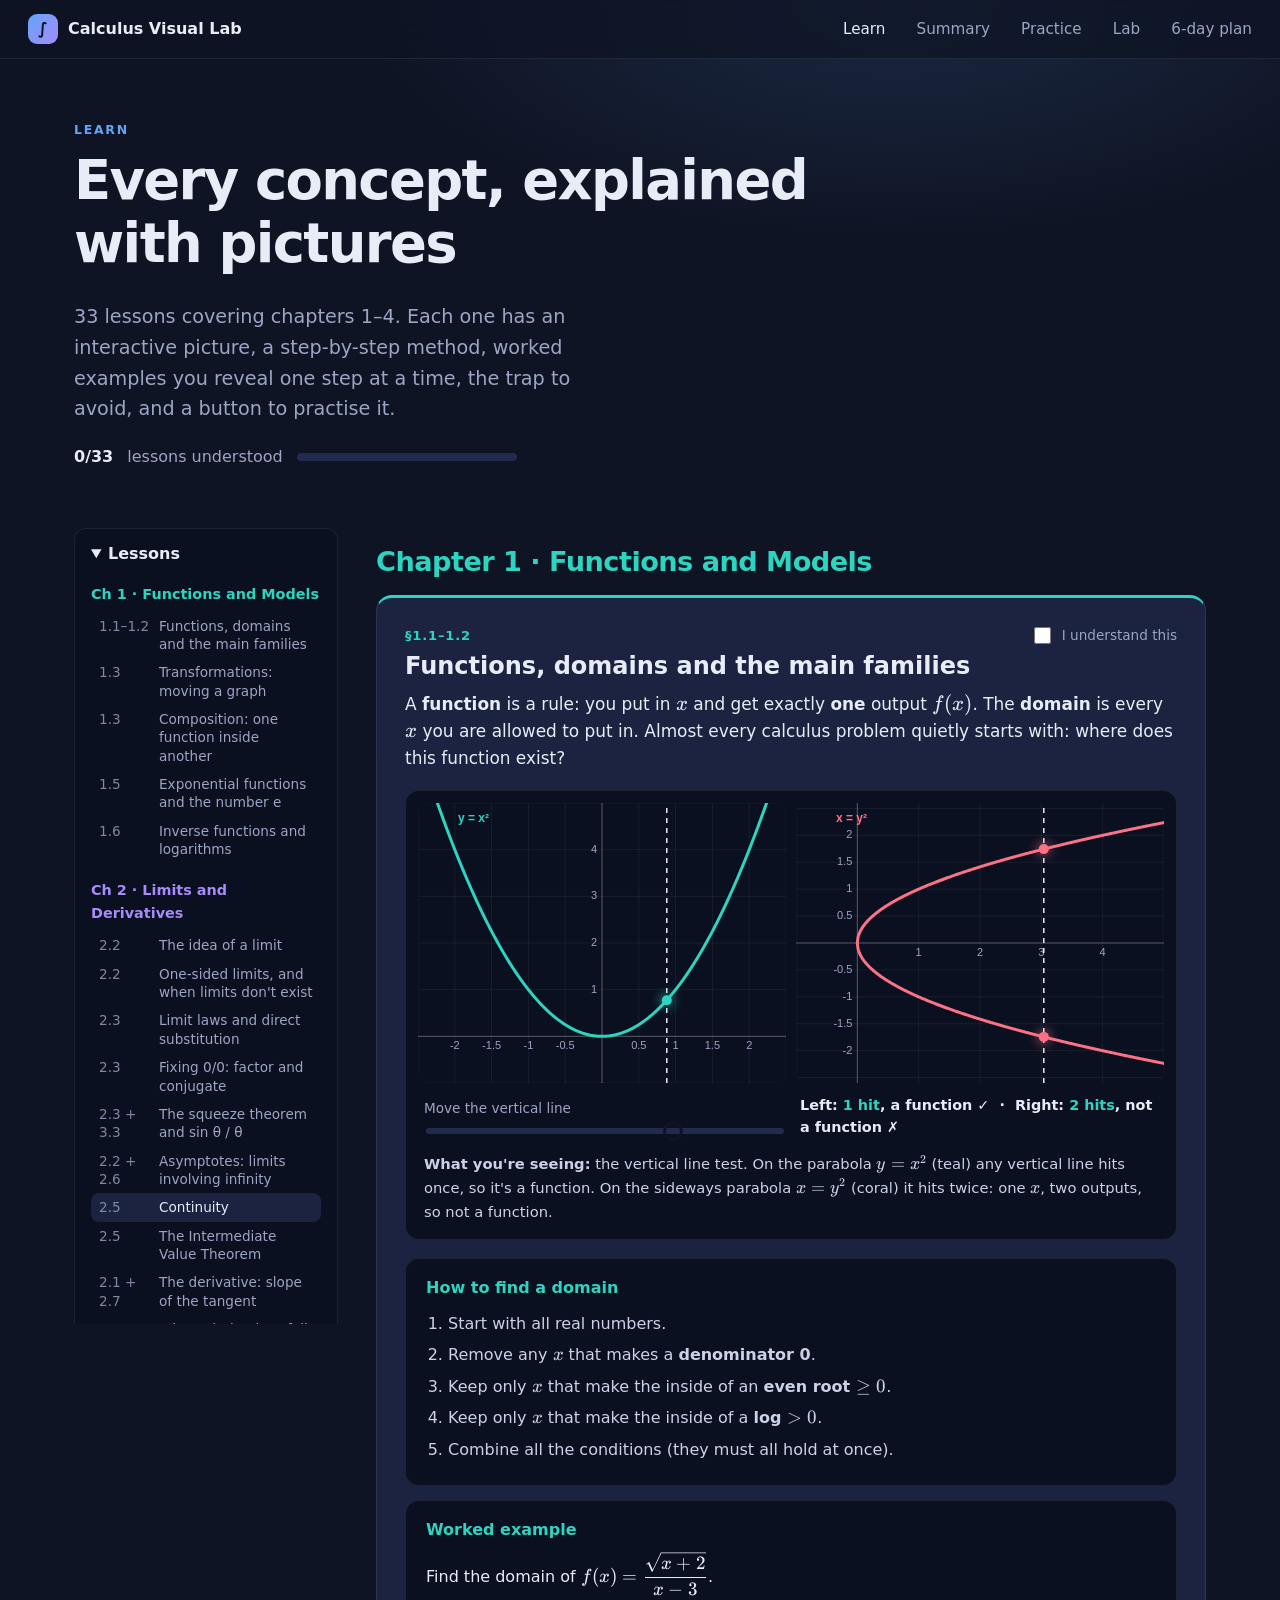
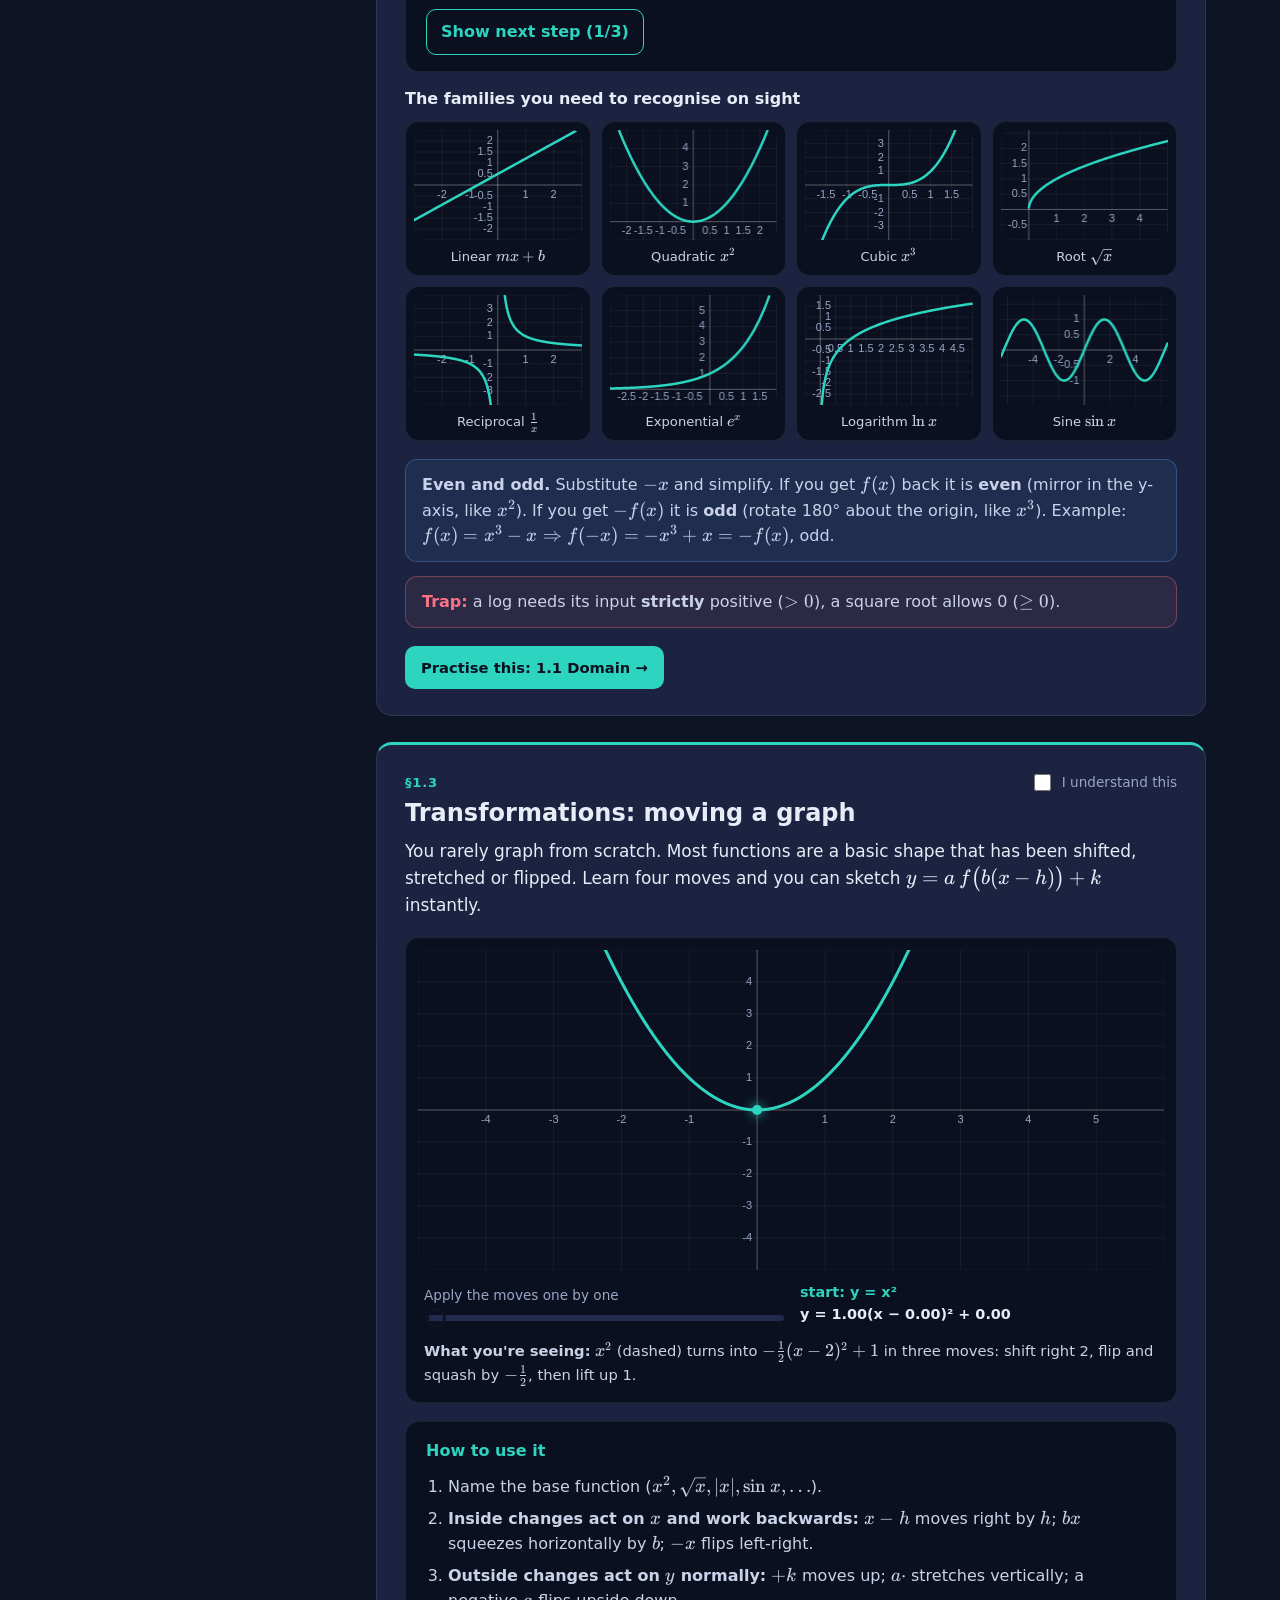
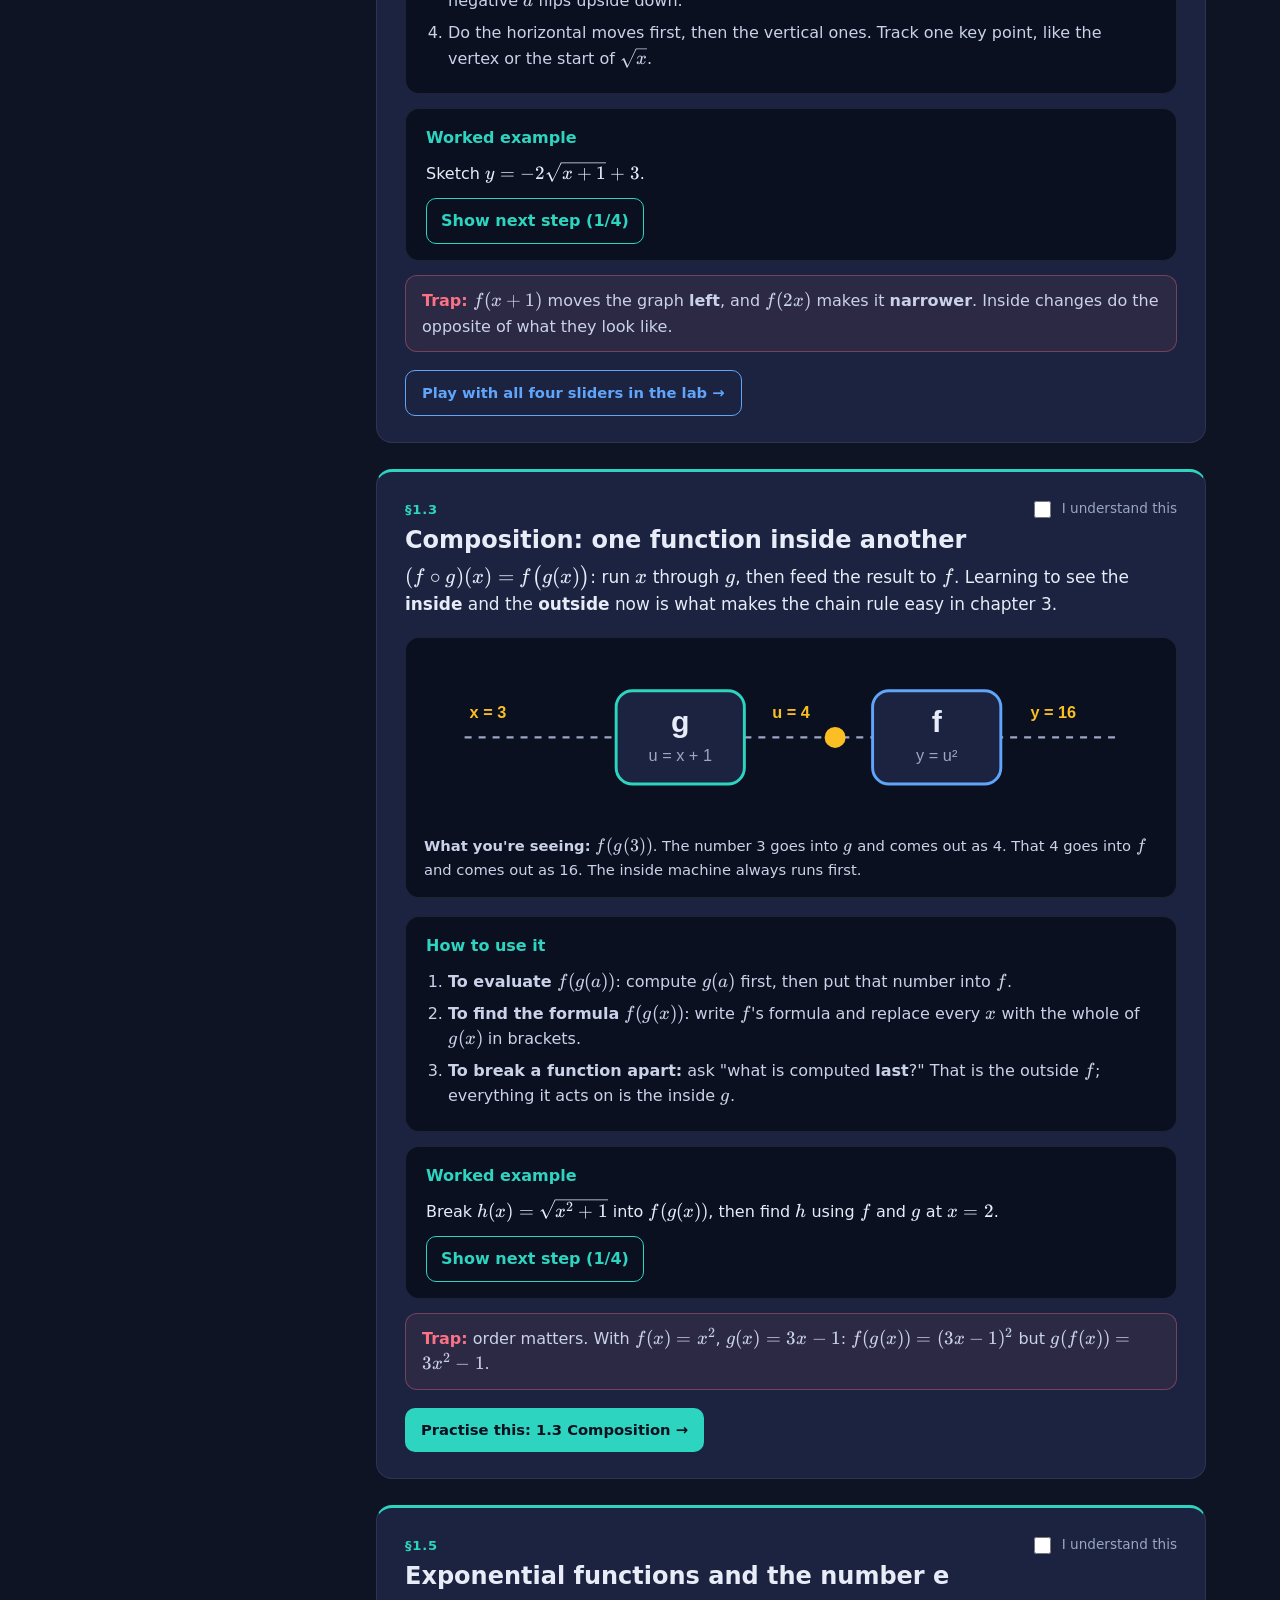
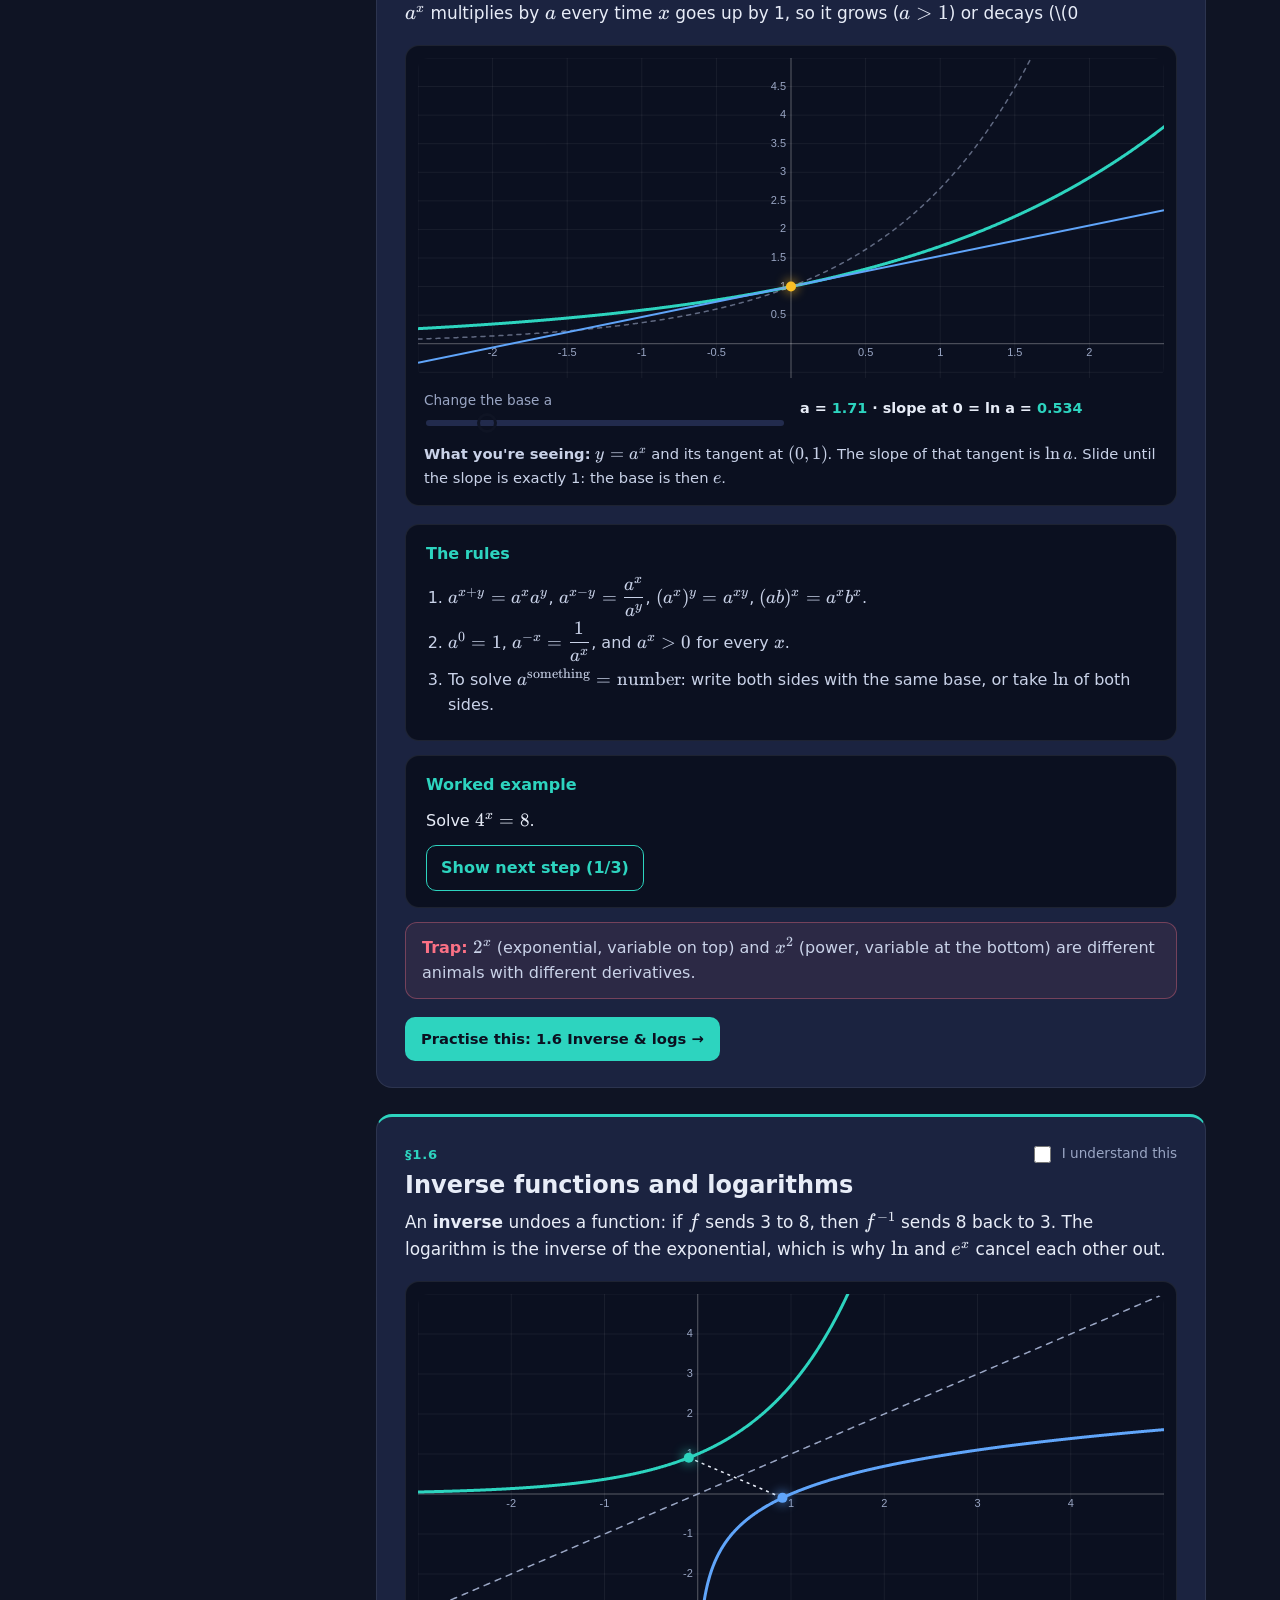
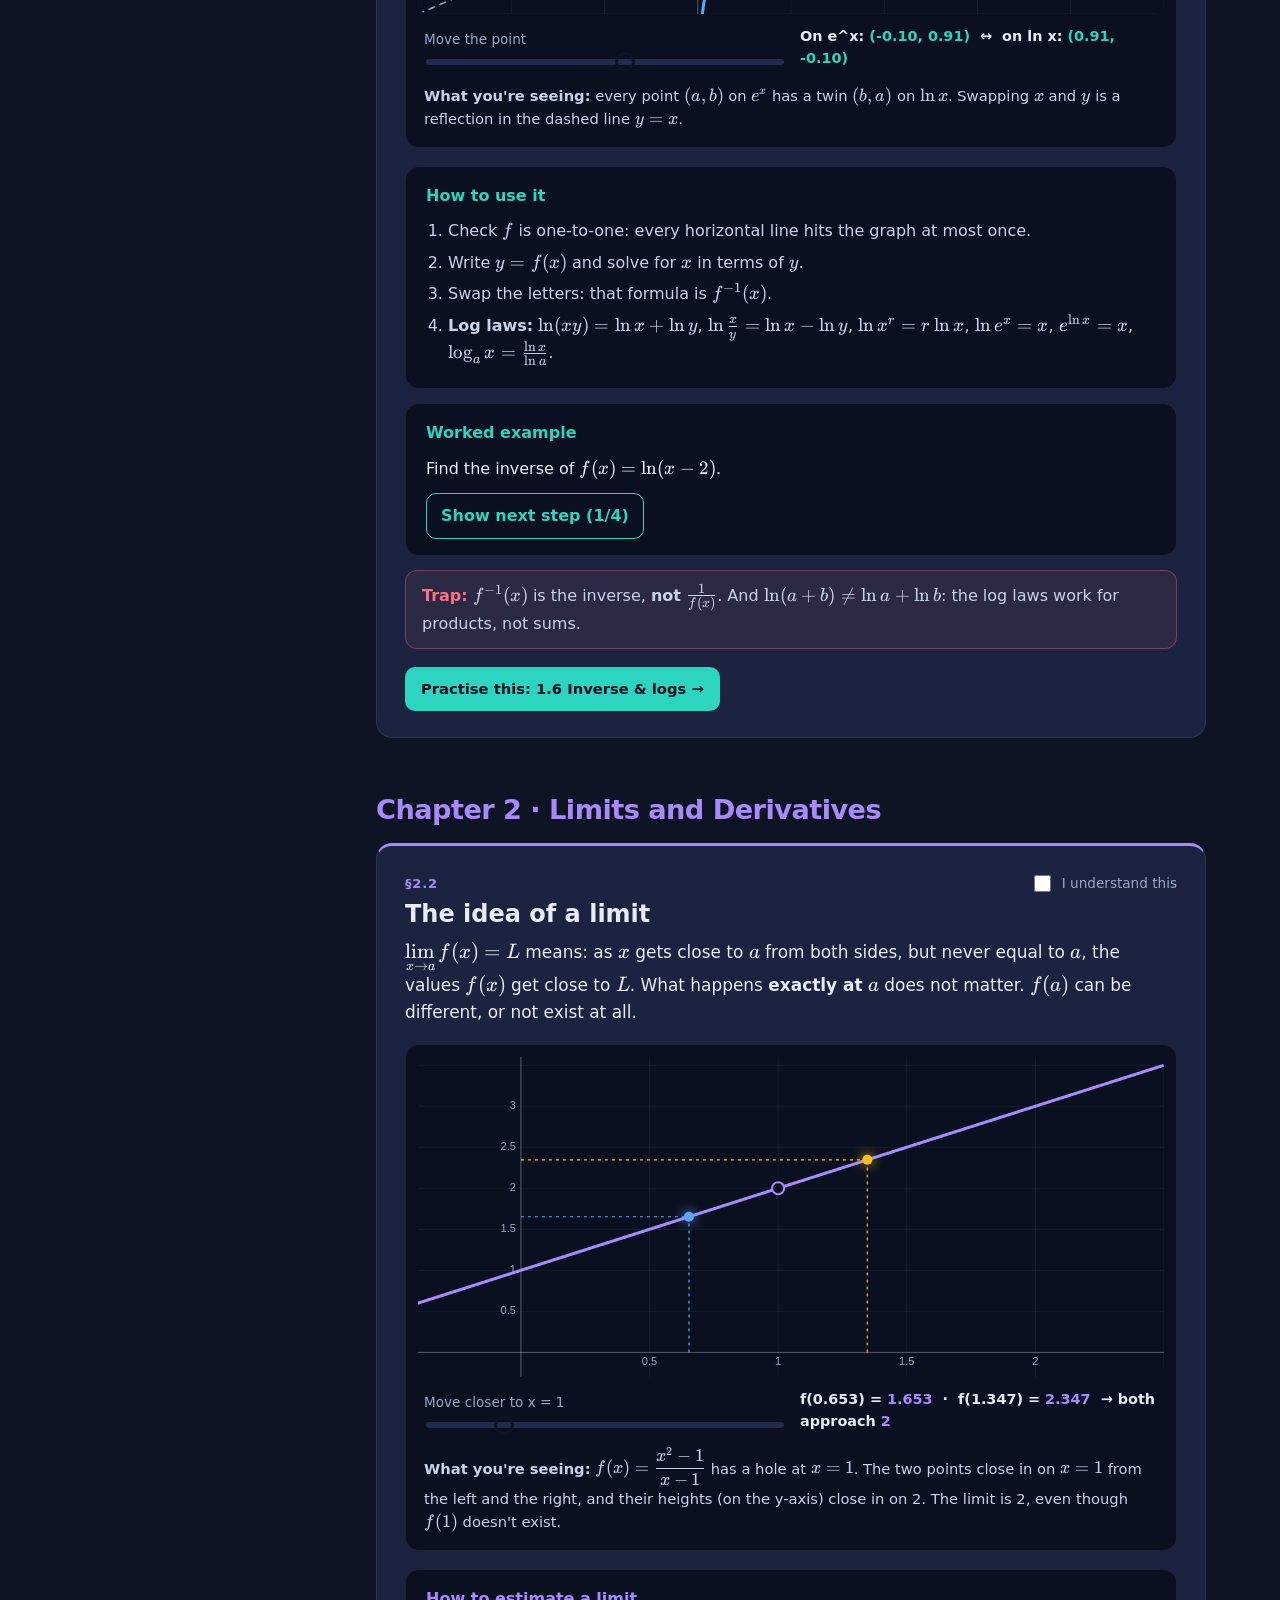
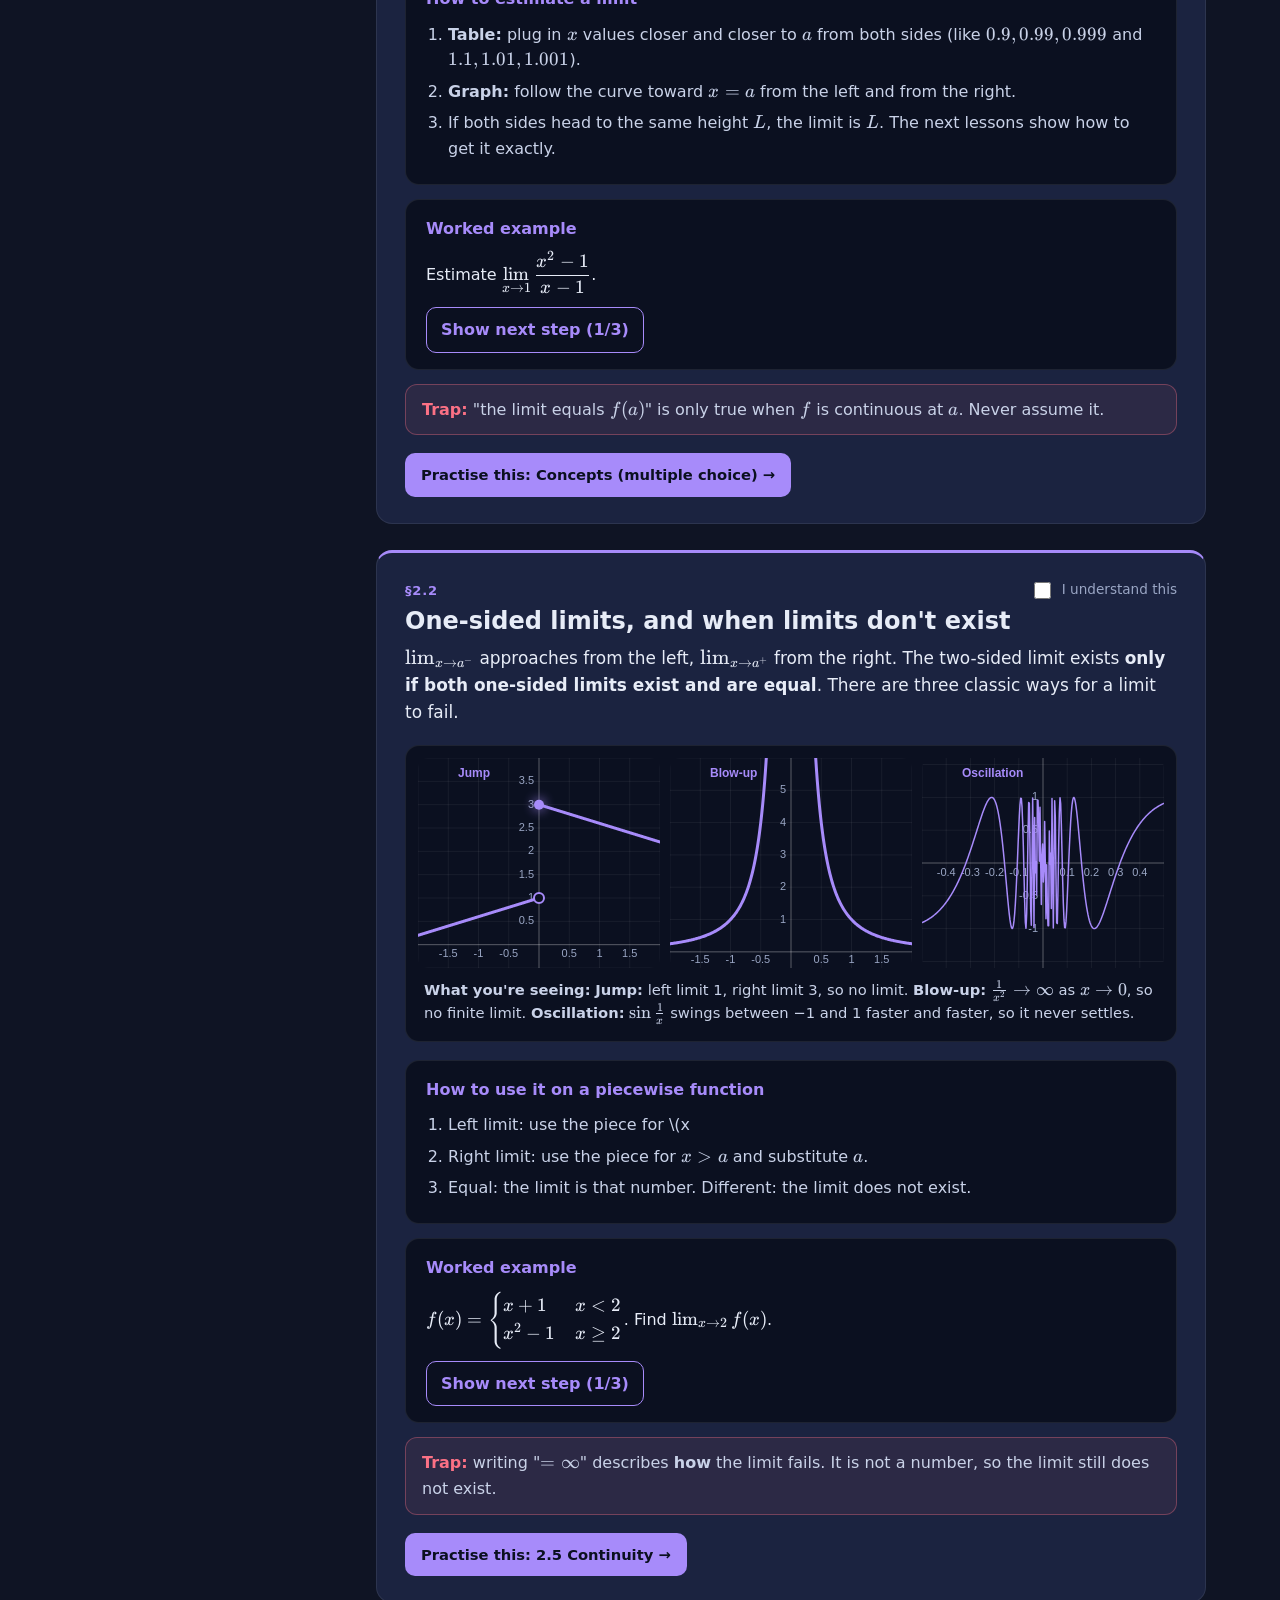
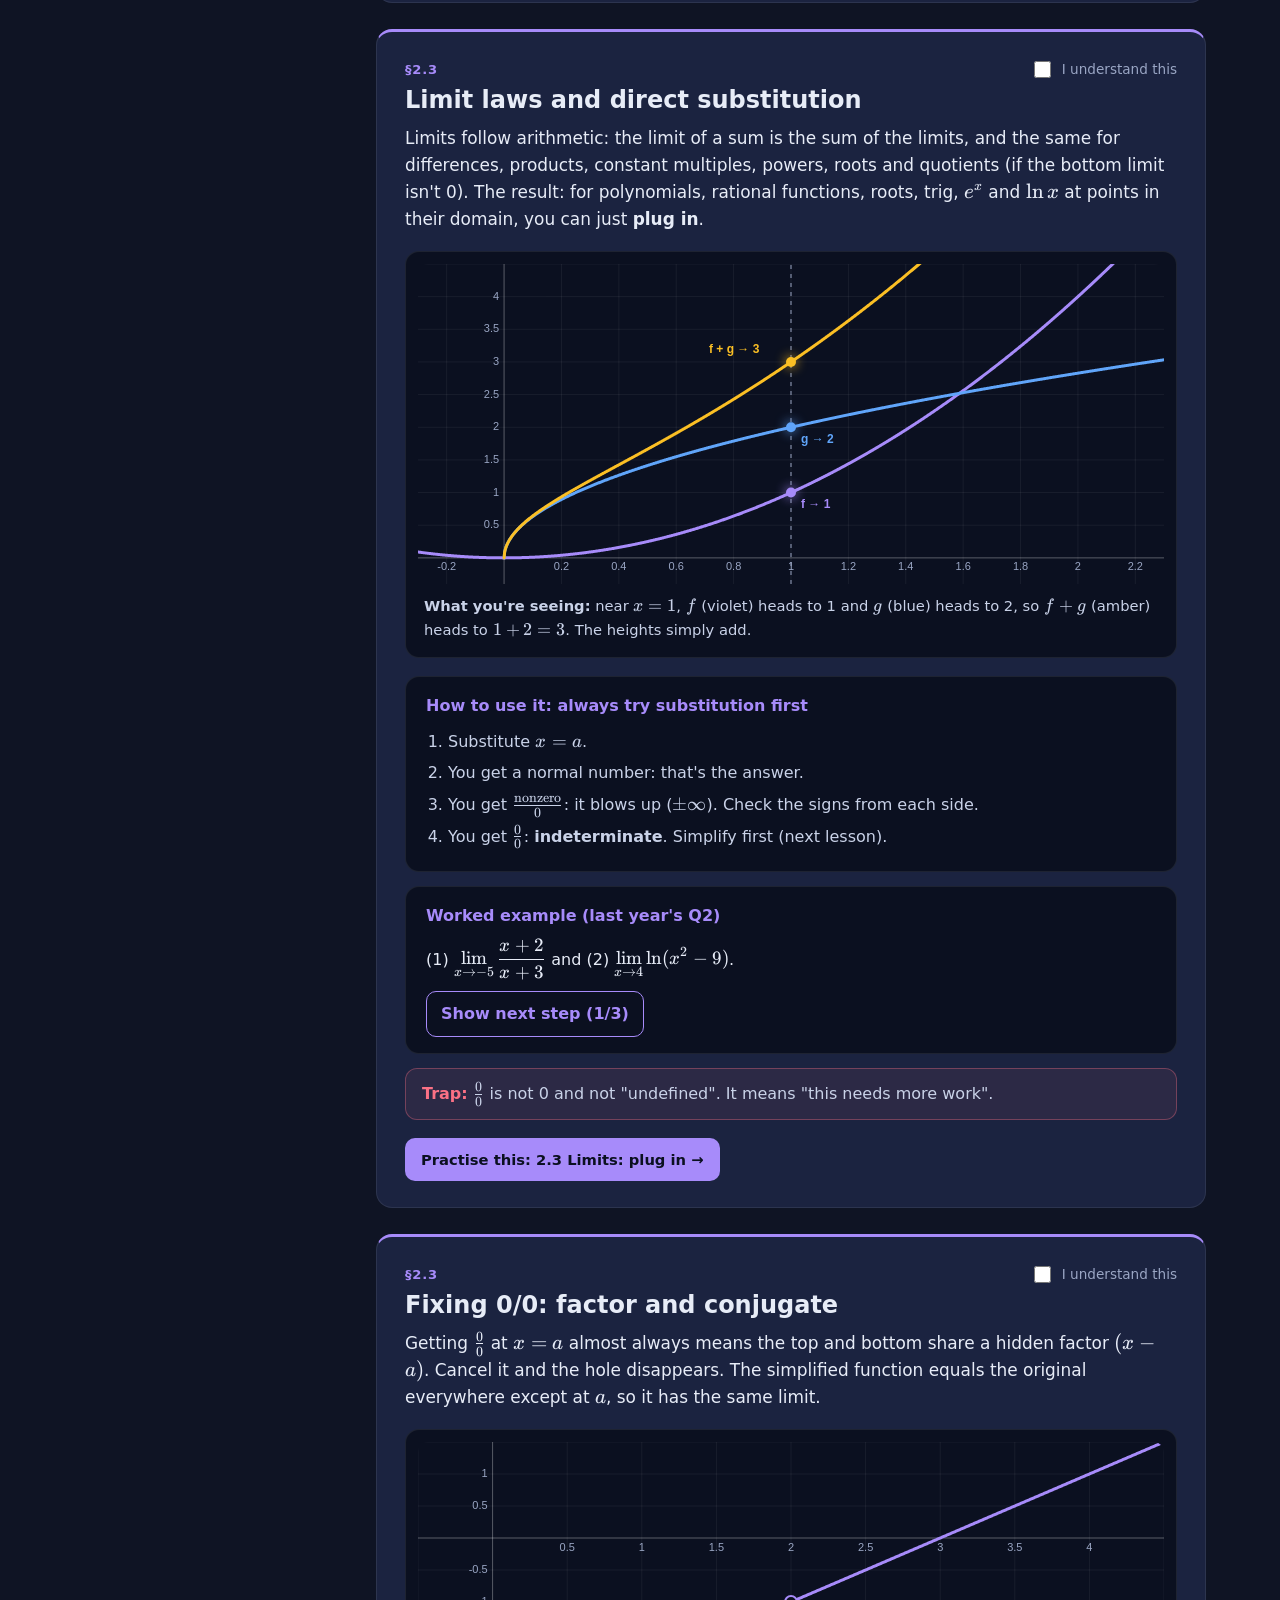
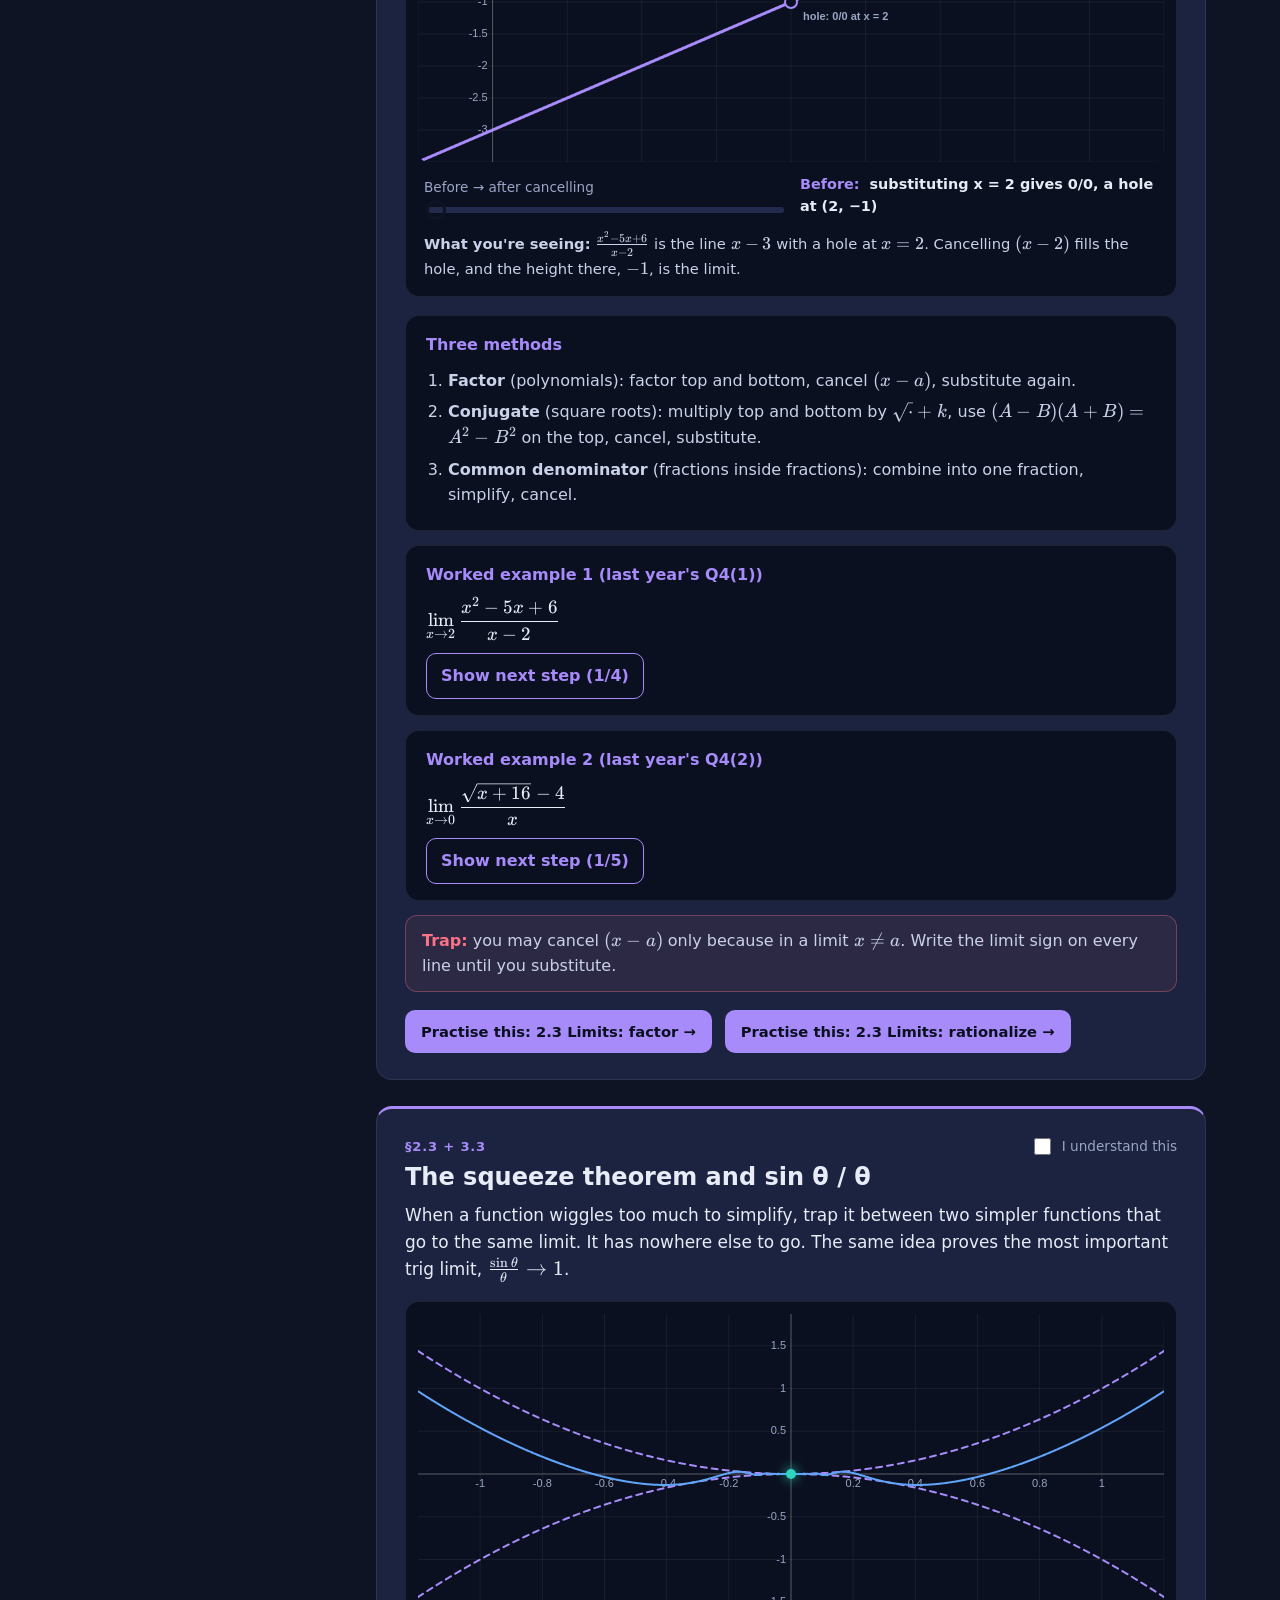
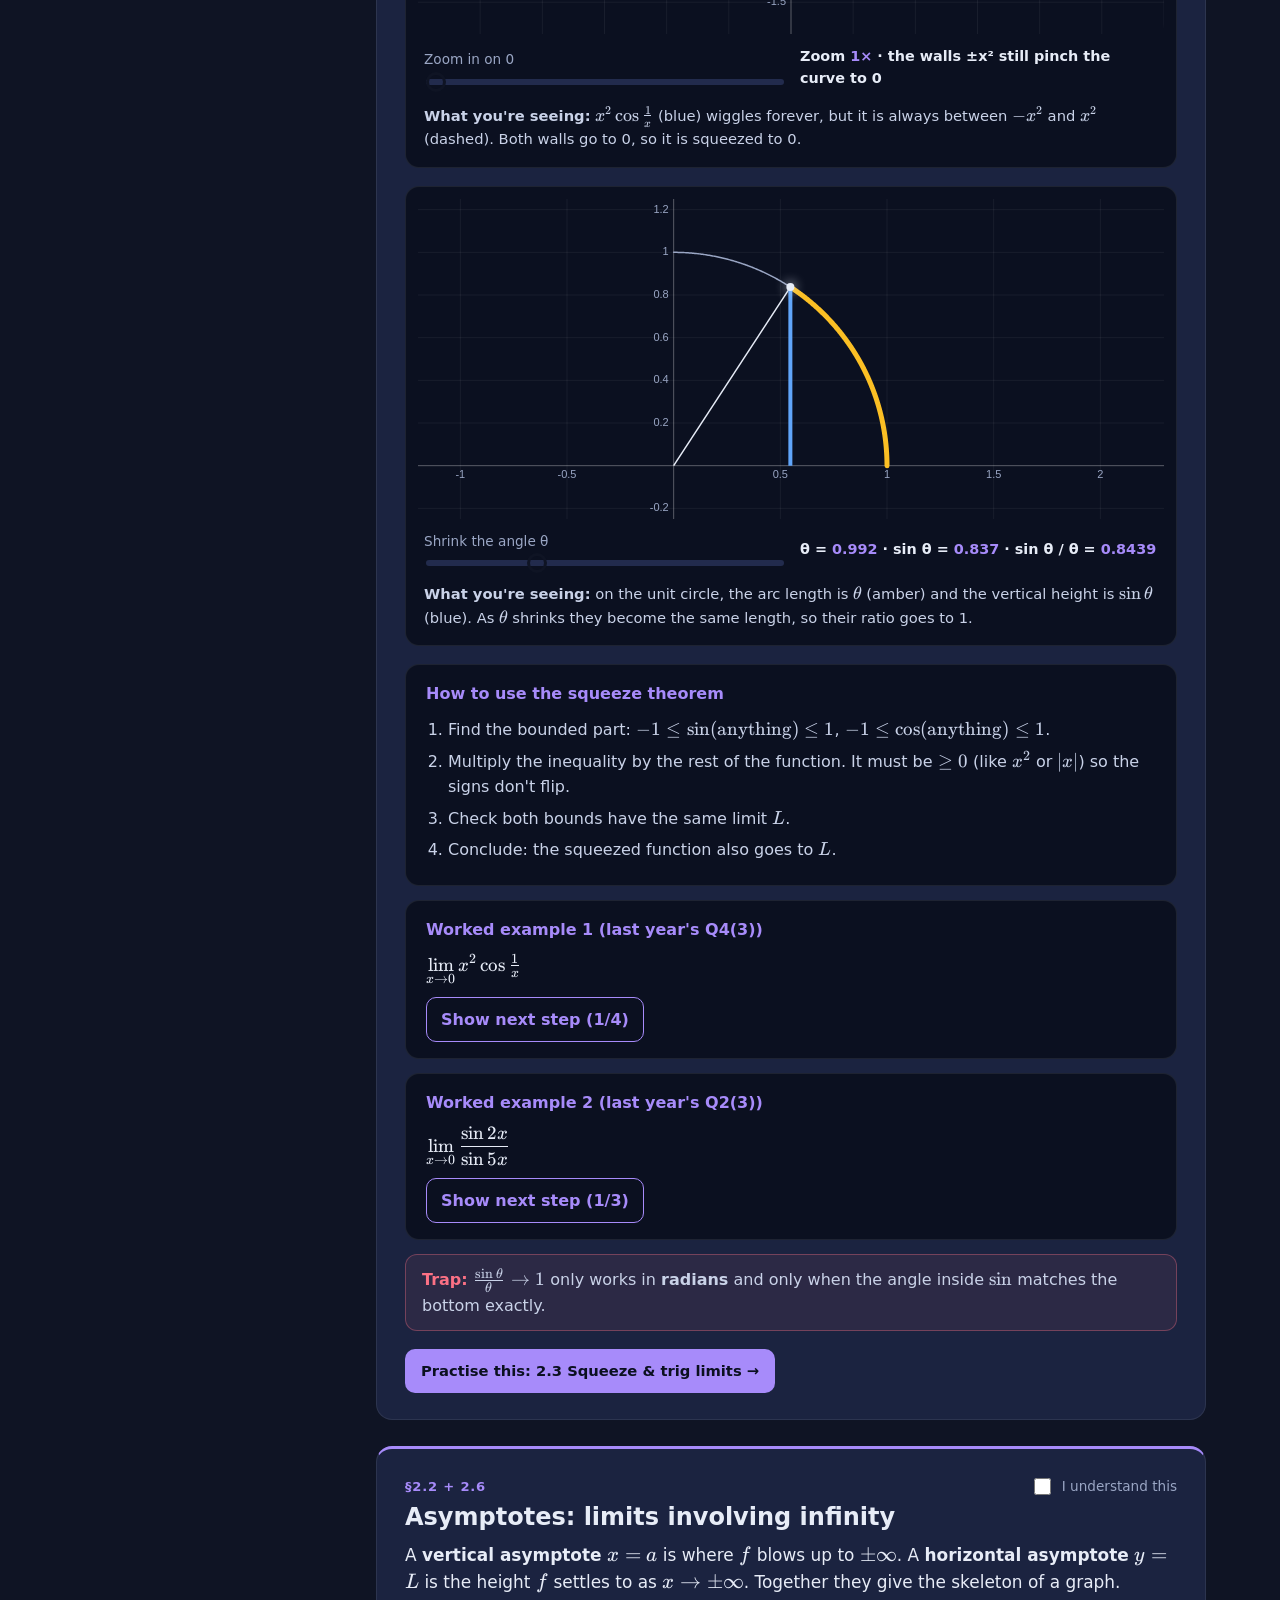
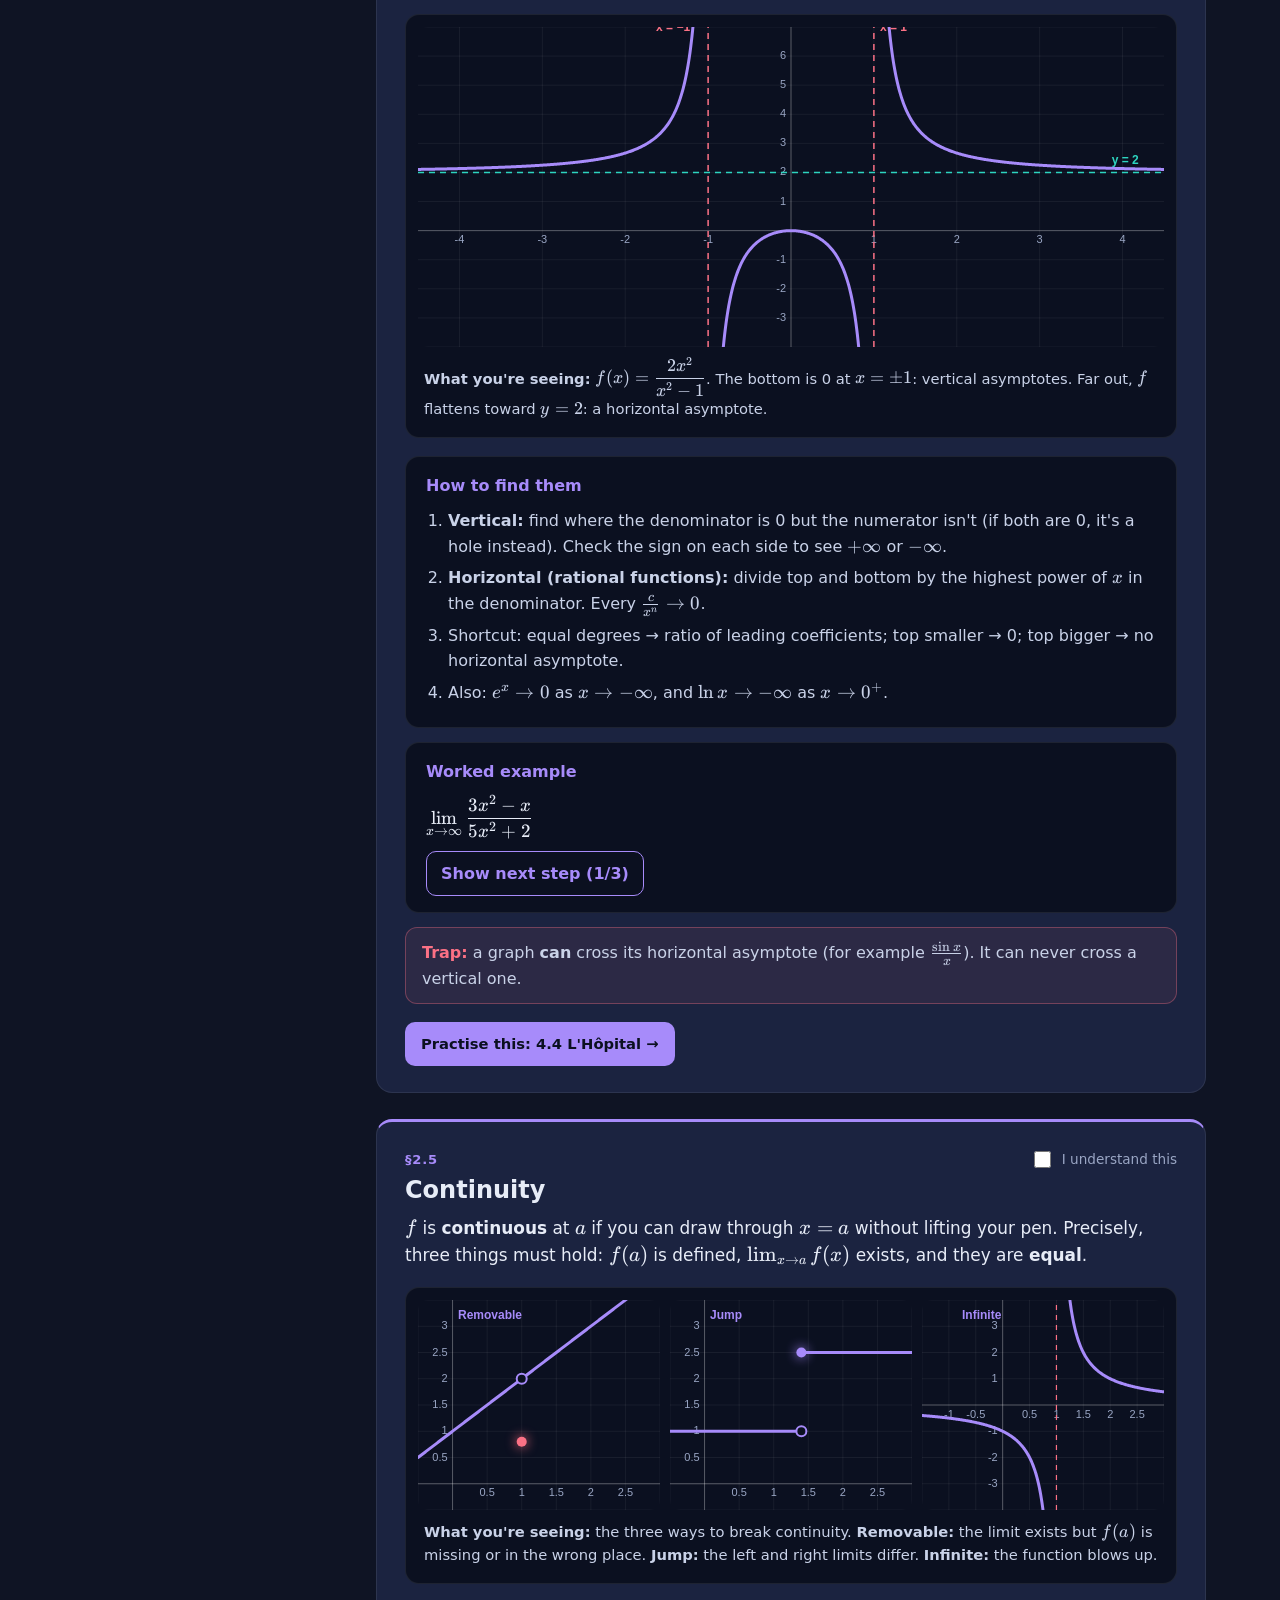
==== learn.html @ 1eda1a78 "Add Learn page: 33 visual lessons for chapters 1-4 with interactive figures, methods, step-by-step w" ====
<!DOCTYPE html>
<html lang="en">
<head>
<meta charset="utf-8">
<meta name="viewport" content="width=device-width, initial-scale=1">
<title>Calculus Lessons · Chapters 1–4</title>
<meta name="description" content="Every concept of Calculus chapters 1–4 explained visually, with methods, worked examples and practice.">
<link rel="icon" href="data:image/svg+xml,%3Csvg xmlns='http://www.w3.org/2000/svg' viewBox='0 0 32 32'%3E%3Crect width='32' height='32' rx='8' fill='%2360a5fa'/%3E%3Ctext x='16' y='23' font-size='20' text-anchor='middle' fill='%230f1424' font-family='serif' font-weight='bold'%3E%E2%88%AB%3C/text%3E%3C/svg%3E">
<link rel="stylesheet" href="vendor/katex/katex.min.css">
<link rel="stylesheet" href="styles.css">
</head>
<body class="learn-page">
<div class="progress" aria-hidden="true"><span id="progress-bar"></span></div>

<header class="topbar">
  <a class="brand" href="index.html"><span class="brand-mark">∫</span> Calculus Visual Lab</a>
  <button class="menu-btn" id="menu-btn" aria-label="Open menu" aria-expanded="false"><span></span><span></span><span></span></button>
  <nav id="nav" aria-label="Sections">
    <a href="learn.html" class="active">Learn</a>
    <a href="index.html#summary">Summary</a>
    <a href="index.html#practice">Practice</a>
    <a href="index.html#lab">Lab</a>
    <a href="index.html#plan">6-day plan</a>
  </nav>
</header>

<div class="learn-hero">
  <div class="wrap">
    <p class="eyebrow">Learn</p>
    <h1>Every concept, explained with pictures</h1>
    <p class="lead">33 lessons covering chapters 1–4. Each one has an interactive picture, a step-by-step method, worked examples you reveal one step at a time, the trap to avoid, and a button to practise it.</p>
    <p class="learn-progress" id="learn-progress"></p>
  </div>
</div>

<div class="learn-layout wrap">
  <aside class="toc" id="toc" aria-label="Lessons"></aside>

  <main class="lessons" id="lessons">

<!-- ===================== CHAPTER 1 ===================== -->
<h2 class="ch-title ch1" id="ch1">Chapter 1 · Functions and Models</h2>

<article class="lesson ch1" id="l-functions" data-num="1.1–1.2">
  <h3>Functions, domains and the main families</h3>
  <p class="lead2">A <b>function</b> is a rule: you put in \(x\) and get exactly <b>one</b> output \(f(x)\). The <b>domain</b> is every \(x\) you are allowed to put in. Almost every calculus problem quietly starts with: where does this function exist?</p>
  <figure class="lf double" data-fig="vlt"><div class="duo"><canvas></canvas><canvas></canvas></div>
    <div class="lf-ctl"><label>Move the vertical line <input type="range" class="lf-k" min="0" max="1000" value="700"></label><output class="lf-out"></output></div>
    <figcaption><b>What you're seeing:</b> the vertical line test. On the parabola \(y=x^2\) (teal) any vertical line hits once, so it's a function. On the sideways parabola \(x=y^2\) (coral) it hits twice: one \(x\), two outputs, so not a function.</figcaption>
  </figure>
  <div class="how"><h4>How to find a domain</h4><ol>
    <li>Start with all real numbers.</li>
    <li>Remove any \(x\) that makes a <b>denominator 0</b>.</li>
    <li>Keep only \(x\) that make the inside of an <b>even root \(\ge 0\)</b>.</li>
    <li>Keep only \(x\) that make the inside of a <b>log \(> 0\)</b>.</li>
    <li>Combine all the conditions (they must all hold at once).</li>
  </ol></div>
  <div class="ex"><h4>Worked example</h4><p>Find the domain of \(f(x)=\dfrac{\sqrt{x+2}}{x-3}\).</p><ol class="steps">
    <li>Root: \(x+2\ge0\Rightarrow x\ge-2\).</li>
    <li>Denominator: \(x-3\ne0\Rightarrow x\ne3\).</li>
    <li>Both together: \(x\ge-2\) but not 3, so the domain is \([-2,3)\cup(3,\infty)\).</li>
  </ol><button class="ghost next-step">Show next step</button></div>
  <p class="mini-title">The families you need to recognise on sight</p>
  <div class="catalog">
    <figure class="lf mini" data-fig="mini" data-fn="lin"><canvas></canvas><figcaption>Linear \(mx+b\)</figcaption></figure>
    <figure class="lf mini" data-fig="mini" data-fn="sq"><canvas></canvas><figcaption>Quadratic \(x^2\)</figcaption></figure>
    <figure class="lf mini" data-fig="mini" data-fn="cube"><canvas></canvas><figcaption>Cubic \(x^3\)</figcaption></figure>
    <figure class="lf mini" data-fig="mini" data-fn="sqrt"><canvas></canvas><figcaption>Root \(\sqrt x\)</figcaption></figure>
    <figure class="lf mini" data-fig="mini" data-fn="recip"><canvas></canvas><figcaption>Reciprocal \(\tfrac1x\)</figcaption></figure>
    <figure class="lf mini" data-fig="mini" data-fn="exp"><canvas></canvas><figcaption>Exponential \(e^x\)</figcaption></figure>
    <figure class="lf mini" data-fig="mini" data-fn="ln"><canvas></canvas><figcaption>Logarithm \(\ln x\)</figcaption></figure>
    <figure class="lf mini" data-fig="mini" data-fn="sin"><canvas></canvas><figcaption>Sine \(\sin x\)</figcaption></figure>
  </div>
  <div class="note-box"><b>Even and odd.</b> Substitute \(-x\) and simplify. If you get \(f(x)\) back it is <b>even</b> (mirror in the y-axis, like \(x^2\)). If you get \(-f(x)\) it is <b>odd</b> (rotate 180° about the origin, like \(x^3\)). Example: \(f(x)=x^3-x\Rightarrow f(-x)=-x^3+x=-f(x)\), odd.</div>
  <div class="trap"><b>Trap:</b> a log needs its input <b>strictly</b> positive (\(>0\)), a square root allows 0 (\(\ge0\)).</div>
  <a class="try" data-t="1.1 Domain"></a>
</article>

<article class="lesson ch1" id="l-transform" data-num="1.3">
  <h3>Transformations: moving a graph</h3>
  <p class="lead2">You rarely graph from scratch. Most functions are a basic shape that has been shifted, stretched or flipped. Learn four moves and you can sketch \(y=a\,f\big(b(x-h)\big)+k\) instantly.</p>
  <figure class="lf" data-fig="trans"><canvas></canvas>
    <div class="lf-ctl"><label>Apply the moves one by one <input type="range" class="lf-k" min="0" max="1000" value="0"></label><output class="lf-out"></output></div>
    <figcaption><b>What you're seeing:</b> \(x^2\) (dashed) turns into \(-\tfrac12(x-2)^2+1\) in three moves: shift right 2, flip and squash by \(-\tfrac12\), then lift up 1.</figcaption>
  </figure>
  <div class="how"><h4>How to use it</h4><ol>
    <li>Name the base function (\(x^2,\sqrt x,|x|,\sin x,\dots\)).</li>
    <li><b>Inside changes act on \(x\) and work backwards:</b> \(x-h\) moves right by \(h\); \(bx\) squeezes horizontally by \(b\); \(-x\) flips left-right.</li>
    <li><b>Outside changes act on \(y\) normally:</b> \(+k\) moves up; \(a\cdot\) stretches vertically; a negative \(a\) flips upside down.</li>
    <li>Do the horizontal moves first, then the vertical ones. Track one key point, like the vertex or the start of \(\sqrt x\).</li>
  </ol></div>
  <div class="ex"><h4>Worked example</h4><p>Sketch \(y=-2\sqrt{x+1}+3\).</p><ol class="steps">
    <li>Base \(\sqrt x\): starts at \((0,0)\), rises to the right.</li>
    <li>\(x+1\) inside: shift <b>left</b> 1. Start point \((-1,0)\).</li>
    <li>\(\times2\): twice as steep. The minus sign flips it, so it now falls to the right.</li>
    <li>\(+3\): lift up 3. Start point \((-1,3)\), heading down-right. Domain \(x\ge-1\), range \(y\le3\).</li>
  </ol><button class="ghost next-step">Show next step</button></div>
  <div class="trap"><b>Trap:</b> \(f(x+1)\) moves the graph <b>left</b>, and \(f(2x)\) makes it <b>narrower</b>. Inside changes do the opposite of what they look like.</div>
  <a class="try lab" href="index.html#lab">Play with all four sliders in the lab →</a>
</article>

<article class="lesson ch1" id="l-compose" data-num="1.3">
  <h3>Composition: one function inside another</h3>
  <p class="lead2">\((f\circ g)(x)=f\big(g(x)\big)\): run \(x\) through \(g\), then feed the result to \(f\). Learning to see the <b>inside</b> and the <b>outside</b> now is what makes the chain rule easy in chapter 3.</p>
  <figure class="lf svgfig">
    <svg viewBox="0 0 640 150" class="machine" role="img" aria-label="x equals 3 enters machine g which adds 1 giving 4, which enters machine f which squares giving 16">
      <line x1="40" y1="75" x2="600" y2="75" class="wire"/>
      <rect x="170" y="35" width="110" height="80" rx="14" class="box g"/><text x="225" y="70" class="bt">g</text><text x="225" y="95" class="bs">u = x + 1</text>
      <rect x="390" y="35" width="110" height="80" rx="14" class="box f"/><text x="445" y="70" class="bt">f</text><text x="445" y="95" class="bs">y = u²</text>
      <text x="60" y="58" class="lbl">x = 3</text><text x="320" y="58" class="lbl">u = 4</text><text x="545" y="58" class="lbl">y = 16</text>
      <circle r="9" class="ball"><animateMotion dur="3.2s" repeatCount="indefinite" path="M40,75 L600,75"/></circle>
    </svg>
    <figcaption><b>What you're seeing:</b> \(f(g(3))\). The number 3 goes into \(g\) and comes out as 4. That 4 goes into \(f\) and comes out as 16. The inside machine always runs first.</figcaption>
  </figure>
  <div class="how"><h4>How to use it</h4><ol>
    <li><b>To evaluate</b> \(f(g(a))\): compute \(g(a)\) first, then put that number into \(f\).</li>
    <li><b>To find the formula</b> \(f(g(x))\): write \(f\)'s formula and replace every \(x\) with the whole of \(g(x)\) in brackets.</li>
    <li><b>To break a function apart:</b> ask "what is computed <b>last</b>?" That is the outside \(f\); everything it acts on is the inside \(g\).</li>
  </ol></div>
  <div class="ex"><h4>Worked example</h4><p>Break \(h(x)=\sqrt{x^2+1}\) into \(f(g(x))\), then find \(h\) using \(f\) and \(g\) at \(x=2\).</p><ol class="steps">
    <li>The last operation is the square root, so the outside is \(f(u)=\sqrt u\).</li>
    <li>What the root acts on is the inside: \(g(x)=x^2+1\).</li>
    <li>Check: \(f(g(x))=\sqrt{x^2+1}\) ✓.</li>
    <li>At 2: \(g(2)=5\), then \(f(5)=\sqrt5\).</li>
  </ol><button class="ghost next-step">Show next step</button></div>
  <div class="trap"><b>Trap:</b> order matters. With \(f(x)=x^2\), \(g(x)=3x-1\): \(f(g(x))=(3x-1)^2\) but \(g(f(x))=3x^2-1\).</div>
  <a class="try" data-t="1.3 Composition"></a>
</article>

<article class="lesson ch1" id="l-exp" data-num="1.5">
  <h3>Exponential functions and the number e</h3>
  <p class="lead2">\(a^x\) multiplies by \(a\) every time \(x\) goes up by 1, so it grows (\(a>1\)) or decays (\(0<a<1\)) faster than any polynomial. Of all the bases, exactly one makes the slope at \(x=0\) equal to 1: \(e\approx2.71828\). That is why \(e\) is everywhere in calculus.</p>
  <figure class="lf" data-fig="expbase"><canvas></canvas>
    <div class="lf-ctl"><label>Change the base a <input type="range" class="lf-k" min="0" max="1000" value="150"></label><output class="lf-out"></output></div>
    <figcaption><b>What you're seeing:</b> \(y=a^x\) and its tangent at \((0,1)\). The slope of that tangent is \(\ln a\). Slide until the slope is exactly 1: the base is then \(e\).</figcaption>
  </figure>
  <div class="how"><h4>The rules</h4><ol>
    <li>\(a^{x+y}=a^xa^y\), \(a^{x-y}=\dfrac{a^x}{a^y}\), \((a^x)^y=a^{xy}\), \((ab)^x=a^xb^x\).</li>
    <li>\(a^0=1\), \(a^{-x}=\dfrac1{a^x}\), and \(a^x>0\) for every \(x\).</li>
    <li>To solve \(a^{\text{something}}=\text{number}\): write both sides with the same base, or take \(\ln\) of both sides.</li>
  </ol></div>
  <div class="ex"><h4>Worked example</h4><p>Solve \(4^x=8\).</p><ol class="steps">
    <li>Both are powers of 2: \(4=2^2\), \(8=2^3\).</li>
    <li>\((2^2)^x=2^3\Rightarrow 2^{2x}=2^3\).</li>
    <li>Same base, so the powers match: \(2x=3\Rightarrow x=\tfrac32\).</li>
  </ol><button class="ghost next-step">Show next step</button></div>
  <div class="trap"><b>Trap:</b> \(2^x\) (exponential, variable on top) and \(x^2\) (power, variable at the bottom) are different animals with different derivatives.</div>
  <a class="try" data-t="1.6 Inverse & logs"></a>
</article>

<article class="lesson ch1" id="l-inverse" data-num="1.6">
  <h3>Inverse functions and logarithms</h3>
  <p class="lead2">An <b>inverse</b> undoes a function: if \(f\) sends 3 to 8, then \(f^{-1}\) sends 8 back to 3. The logarithm is the inverse of the exponential, which is why \(\ln\) and \(e^x\) cancel each other out.</p>
  <figure class="lf" data-fig="inverse"><canvas></canvas>
    <div class="lf-ctl"><label>Move the point <input type="range" class="lf-k" min="0" max="1000" value="560"></label><output class="lf-out"></output></div>
    <figcaption><b>What you're seeing:</b> every point \((a,b)\) on \(e^x\) has a twin \((b,a)\) on \(\ln x\). Swapping \(x\) and \(y\) is a reflection in the dashed line \(y=x\).</figcaption>
  </figure>
  <div class="how"><h4>How to use it</h4><ol>
    <li>Check \(f\) is one-to-one: every horizontal line hits the graph at most once.</li>
    <li>Write \(y=f(x)\) and solve for \(x\) in terms of \(y\).</li>
    <li>Swap the letters: that formula is \(f^{-1}(x)\).</li>
    <li><b>Log laws:</b> \(\ln(xy)=\ln x+\ln y\), \(\ln\tfrac xy=\ln x-\ln y\), \(\ln x^r=r\ln x\), \(\ln e^x=x\), \(e^{\ln x}=x\), \(\log_ax=\tfrac{\ln x}{\ln a}\).</li>
  </ol></div>
  <div class="ex"><h4>Worked example</h4><p>Find the inverse of \(f(x)=\ln(x-2)\).</p><ol class="steps">
    <li>Write \(y=\ln(x-2)\).</li>
    <li>Undo the log by raising \(e\) to both sides: \(e^y=x-2\).</li>
    <li>Solve: \(x=e^y+2\).</li>
    <li>Swap: \(f^{-1}(x)=e^x+2\). Check: \(f(f^{-1}(x))=\ln(e^x)=x\) ✓.</li>
  </ol><button class="ghost next-step">Show next step</button></div>
  <div class="trap"><b>Trap:</b> \(f^{-1}(x)\) is the inverse, <b>not</b> \(\tfrac1{f(x)}\). And \(\ln(a+b)\ne\ln a+\ln b\): the log laws work for products, not sums.</div>
  <a class="try" data-t="1.6 Inverse & logs"></a>
</article>

<!-- ===================== CHAPTER 2 ===================== -->
<h2 class="ch-title ch2" id="ch2">Chapter 2 · Limits and Derivatives</h2>

<article class="lesson ch2" id="l-limit" data-num="2.2">
  <h3>The idea of a limit</h3>
  <p class="lead2">\(\displaystyle\lim_{x\to a}f(x)=L\) means: as \(x\) gets close to \(a\) from both sides, but never equal to \(a\), the values \(f(x)\) get close to \(L\). What happens <b>exactly at</b> \(a\) does not matter. \(f(a)\) can be different, or not exist at all.</p>
  <figure class="lf" data-fig="approach"><canvas></canvas>
    <div class="lf-ctl"><label>Move closer to x = 1 <input type="range" class="lf-k" min="0" max="1000" value="200"></label><output class="lf-out"></output></div>
    <figcaption><b>What you're seeing:</b> \(f(x)=\dfrac{x^2-1}{x-1}\) has a hole at \(x=1\). The two points close in on \(x=1\) from the left and the right, and their heights (on the y-axis) close in on 2. The limit is 2, even though \(f(1)\) doesn't exist.</figcaption>
  </figure>
  <div class="how"><h4>How to estimate a limit</h4><ol>
    <li><b>Table:</b> plug in \(x\) values closer and closer to \(a\) from both sides (like \(0.9, 0.99, 0.999\) and \(1.1, 1.01, 1.001\)).</li>
    <li><b>Graph:</b> follow the curve toward \(x=a\) from the left and from the right.</li>
    <li>If both sides head to the same height \(L\), the limit is \(L\). The next lessons show how to get it exactly.</li>
  </ol></div>
  <div class="ex"><h4>Worked example</h4><p>Estimate \(\displaystyle\lim_{x\to1}\frac{x^2-1}{x-1}\).</p><ol class="steps">
    <li>Left side: \(f(0.9)=1.9\), \(f(0.99)=1.99\), \(f(0.999)=1.999\).</li>
    <li>Right side: \(f(1.1)=2.1\), \(f(1.01)=2.01\), \(f(1.001)=2.001\).</li>
    <li>Both sides approach 2, so the limit is 2. (Exactly: \(\tfrac{(x-1)(x+1)}{x-1}=x+1\to2\).)</li>
  </ol><button class="ghost next-step">Show next step</button></div>
  <div class="trap"><b>Trap:</b> "the limit equals \(f(a)\)" is only true when \(f\) is continuous at \(a\). Never assume it.</div>
  <a class="try" data-t="Concepts (multiple choice)"></a>
</article>

<article class="lesson ch2" id="l-onesided" data-num="2.2">
  <h3>One-sided limits, and when limits don't exist</h3>
  <p class="lead2">\(\lim_{x\to a^-}\) approaches from the left, \(\lim_{x\to a^+}\) from the right. The two-sided limit exists <b>only if both one-sided limits exist and are equal</b>. There are three classic ways for a limit to fail.</p>
  <figure class="lf triple" data-fig="fail"><div class="tri"><canvas></canvas><canvas></canvas><canvas></canvas></div>
    <figcaption><b>What you're seeing:</b> <b>Jump:</b> left limit 1, right limit 3, so no limit. <b>Blow-up:</b> \(\tfrac1{x^2}\to\infty\) as \(x\to0\), so no finite limit. <b>Oscillation:</b> \(\sin\tfrac1x\) swings between −1 and 1 faster and faster, so it never settles.</figcaption>
  </figure>
  <div class="how"><h4>How to use it on a piecewise function</h4><ol>
    <li>Left limit: use the piece for \(x<a\) and substitute \(a\).</li>
    <li>Right limit: use the piece for \(x>a\) and substitute \(a\).</li>
    <li>Equal: the limit is that number. Different: the limit does not exist.</li>
  </ol></div>
  <div class="ex"><h4>Worked example</h4><p>\(f(x)=\begin{cases}x+1 & x<2\\ x^2-1 & x\ge2\end{cases}\). Find \(\lim_{x\to2}f(x)\).</p><ol class="steps">
    <li>Left: \(\lim_{x\to2^-}(x+1)=3\).</li>
    <li>Right: \(\lim_{x\to2^+}(x^2-1)=3\).</li>
    <li>Equal, so \(\lim_{x\to2}f(x)=3\). (If the right piece were \(x^2\), the right limit would be 4 and the limit would not exist.)</li>
  </ol><button class="ghost next-step">Show next step</button></div>
  <div class="trap"><b>Trap:</b> writing "\(=\infty\)" describes <b>how</b> the limit fails. It is not a number, so the limit still does not exist.</div>
  <a class="try" data-t="2.5 Continuity"></a>
</article>

<article class="lesson ch2" id="l-laws" data-num="2.3">
  <h3>Limit laws and direct substitution</h3>
  <p class="lead2">Limits follow arithmetic: the limit of a sum is the sum of the limits, and the same for differences, products, constant multiples, powers, roots and quotients (if the bottom limit isn't 0). The result: for polynomials, rational functions, roots, trig, \(e^x\) and \(\ln x\) at points in their domain, you can just <b>plug in</b>.</p>
  <figure class="lf" data-fig="laws"><canvas></canvas>
    <figcaption><b>What you're seeing:</b> near \(x=1\), \(f\) (violet) heads to 1 and \(g\) (blue) heads to 2, so \(f+g\) (amber) heads to \(1+2=3\). The heights simply add.</figcaption>
  </figure>
  <div class="how"><h4>How to use it: always try substitution first</h4><ol>
    <li>Substitute \(x=a\).</li>
    <li>You get a normal number: that's the answer.</li>
    <li>You get \(\tfrac{\text{nonzero}}{0}\): it blows up (\(\pm\infty\)). Check the signs from each side.</li>
    <li>You get \(\tfrac00\): <b>indeterminate</b>. Simplify first (next lesson).</li>
  </ol></div>
  <div class="ex"><h4>Worked example (last year's Q2)</h4><p>(1) \(\displaystyle\lim_{x\to-5}\frac{x+2}{x+3}\) and (2) \(\displaystyle\lim_{x\to4}\ln(x^2-9)\).</p><ol class="steps">
    <li>(1) Substitute: \(\dfrac{-5+2}{-5+3}=\dfrac{-3}{-2}=\dfrac32\). The denominator isn't 0, so done.</li>
    <li>(2) \(\ln\) is continuous where its input is positive: \(4^2-9=7>0\).</li>
    <li>So the limit is \(\ln7\).</li>
  </ol><button class="ghost next-step">Show next step</button></div>
  <div class="trap"><b>Trap:</b> \(\tfrac00\) is not 0 and not "undefined". It means "this needs more work".</div>
  <a class="try" data-t="2.3 Limits: plug in"></a>
</article>

<article class="lesson ch2" id="l-zerozero" data-num="2.3">
  <h3>Fixing 0/0: factor and conjugate</h3>
  <p class="lead2">Getting \(\tfrac00\) at \(x=a\) almost always means the top and bottom share a hidden factor \((x-a)\). Cancel it and the hole disappears. The simplified function equals the original everywhere except at \(a\), so it has the same limit.</p>
  <figure class="lf" data-fig="cancel"><canvas></canvas>
    <div class="lf-ctl"><label>Before → after cancelling <input type="range" class="lf-k" min="0" max="1000" value="0"></label><output class="lf-out"></output></div>
    <figcaption><b>What you're seeing:</b> \(\tfrac{x^2-5x+6}{x-2}\) is the line \(x-3\) with a hole at \(x=2\). Cancelling \((x-2)\) fills the hole, and the height there, \(-1\), is the limit.</figcaption>
  </figure>
  <div class="how"><h4>Three methods</h4><ol>
    <li><b>Factor</b> (polynomials): factor top and bottom, cancel \((x-a)\), substitute again.</li>
    <li><b>Conjugate</b> (square roots): multiply top and bottom by \(\sqrt{\cdot}+k\), use \((A-B)(A+B)=A^2-B^2\) on the top, cancel, substitute.</li>
    <li><b>Common denominator</b> (fractions inside fractions): combine into one fraction, simplify, cancel.</li>
  </ol></div>
  <div class="ex"><h4>Worked example 1 (last year's Q4(1))</h4><p>\(\displaystyle\lim_{x\to2}\frac{x^2-5x+6}{x-2}\)</p><ol class="steps">
    <li>Substitute: \(\tfrac{4-10+6}{0}=\tfrac00\). Simplify.</li>
    <li>Factor: \(x^2-5x+6=(x-2)(x-3)\).</li>
    <li>Cancel: \(\dfrac{(x-2)(x-3)}{x-2}=x-3\) for \(x\ne2\).</li>
    <li>Substitute: \(2-3=-1\).</li>
  </ol><button class="ghost next-step">Show next step</button></div>
  <div class="ex"><h4>Worked example 2 (last year's Q4(2))</h4><p>\(\displaystyle\lim_{x\to0}\frac{\sqrt{x+16}-4}{x}\)</p><ol class="steps">
    <li>Substitute: \(\tfrac{4-4}{0}=\tfrac00\).</li>
    <li>Multiply top and bottom by the conjugate \(\sqrt{x+16}+4\).</li>
    <li>Top: \((\sqrt{x+16})^2-4^2=x+16-16=x\).</li>
    <li>So \(\dfrac{x}{x(\sqrt{x+16}+4)}=\dfrac1{\sqrt{x+16}+4}\).</li>
    <li>Substitute: \(\dfrac1{4+4}=\dfrac18\).</li>
  </ol><button class="ghost next-step">Show next step</button></div>
  <div class="trap"><b>Trap:</b> you may cancel \((x-a)\) only because in a limit \(x\ne a\). Write the limit sign on every line until you substitute.</div>
  <a class="try" data-t="2.3 Limits: factor"></a> <a class="try" data-t="2.3 Limits: rationalize"></a>
</article>

<article class="lesson ch2" id="l-squeeze" data-num="2.3 + 3.3">
  <h3>The squeeze theorem and sin θ / θ</h3>
  <p class="lead2">When a function wiggles too much to simplify, trap it between two simpler functions that go to the same limit. It has nowhere else to go. The same idea proves the most important trig limit, \(\tfrac{\sin\theta}{\theta}\to1\).</p>
  <figure class="lf" data-fig="squeeze"><canvas></canvas>
    <div class="lf-ctl"><label>Zoom in on 0 <input type="range" class="lf-k" min="0" max="1000" value="0"></label><output class="lf-out"></output></div>
    <figcaption><b>What you're seeing:</b> \(x^2\cos\tfrac1x\) (blue) wiggles forever, but it is always between \(-x^2\) and \(x^2\) (dashed). Both walls go to 0, so it is squeezed to 0.</figcaption>
  </figure>
  <figure class="lf" data-fig="unit"><canvas></canvas>
    <div class="lf-ctl"><label>Shrink the angle θ <input type="range" class="lf-k" min="0" max="1000" value="300"></label><output class="lf-out"></output></div>
    <figcaption><b>What you're seeing:</b> on the unit circle, the arc length is \(\theta\) (amber) and the vertical height is \(\sin\theta\) (blue). As \(\theta\) shrinks they become the same length, so their ratio goes to 1.</figcaption>
  </figure>
  <div class="how"><h4>How to use the squeeze theorem</h4><ol>
    <li>Find the bounded part: \(-1\le\sin(\text{anything})\le1\), \(-1\le\cos(\text{anything})\le1\).</li>
    <li>Multiply the inequality by the rest of the function. It must be \(\ge0\) (like \(x^2\) or \(|x|\)) so the signs don't flip.</li>
    <li>Check both bounds have the same limit \(L\).</li>
    <li>Conclude: the squeezed function also goes to \(L\).</li>
  </ol></div>
  <div class="ex"><h4>Worked example 1 (last year's Q4(3))</h4><p>\(\displaystyle\lim_{x\to0}x^2\cos\tfrac1x\)</p><ol class="steps">
    <li>\(-1\le\cos\tfrac1x\le1\) for all \(x\ne0\).</li>
    <li>Multiply by \(x^2\ge0\): \(-x^2\le x^2\cos\tfrac1x\le x^2\).</li>
    <li>\(\lim_{x\to0}(-x^2)=0\) and \(\lim_{x\to0}x^2=0\).</li>
    <li>By the squeeze theorem the limit is \(0\).</li>
  </ol><button class="ghost next-step">Show next step</button></div>
  <div class="ex"><h4>Worked example 2 (last year's Q2(3))</h4><p>\(\displaystyle\lim_{x\to0}\frac{\sin2x}{\sin5x}\)</p><ol class="steps">
    <li>Make the pattern \(\tfrac{\sin u}{u}\) appear: \(\dfrac{\sin2x}{\sin5x}=\dfrac{\sin2x}{2x}\cdot\dfrac{5x}{\sin5x}\cdot\dfrac{2x}{5x}\).</li>
    <li>As \(x\to0\): \(\tfrac{\sin2x}{2x}\to1\) and \(\tfrac{5x}{\sin5x}\to1\).</li>
    <li>What's left: \(\tfrac{2x}{5x}=\tfrac25\). The limit is \(\tfrac25\).</li>
  </ol><button class="ghost next-step">Show next step</button></div>
  <div class="trap"><b>Trap:</b> \(\tfrac{\sin\theta}{\theta}\to1\) only works in <b>radians</b> and only when the angle inside \(\sin\) matches the bottom exactly.</div>
  <a class="try" data-t="2.3 Squeeze & trig limits"></a>
</article>

<article class="lesson ch2" id="l-asym" data-num="2.2 + 2.6">
  <h3>Asymptotes: limits involving infinity</h3>
  <p class="lead2">A <b>vertical asymptote</b> \(x=a\) is where \(f\) blows up to \(\pm\infty\). A <b>horizontal asymptote</b> \(y=L\) is the height \(f\) settles to as \(x\to\pm\infty\). Together they give the skeleton of a graph.</p>
  <figure class="lf" data-fig="asym"><canvas></canvas>
    <figcaption><b>What you're seeing:</b> \(f(x)=\dfrac{2x^2}{x^2-1}\). The bottom is 0 at \(x=\pm1\): vertical asymptotes. Far out, \(f\) flattens toward \(y=2\): a horizontal asymptote.</figcaption>
  </figure>
  <div class="how"><h4>How to find them</h4><ol>
    <li><b>Vertical:</b> find where the denominator is 0 but the numerator isn't (if both are 0, it's a hole instead). Check the sign on each side to see \(+\infty\) or \(-\infty\).</li>
    <li><b>Horizontal (rational functions):</b> divide top and bottom by the highest power of \(x\) in the denominator. Every \(\tfrac{c}{x^n}\to0\).</li>
    <li>Shortcut: equal degrees → ratio of leading coefficients; top smaller → 0; top bigger → no horizontal asymptote.</li>
    <li>Also: \(e^x\to0\) as \(x\to-\infty\), and \(\ln x\to-\infty\) as \(x\to0^+\).</li>
  </ol></div>
  <div class="ex"><h4>Worked example</h4><p>\(\displaystyle\lim_{x\to\infty}\frac{3x^2-x}{5x^2+2}\)</p><ol class="steps">
    <li>Divide every term by \(x^2\): \(\dfrac{3-\tfrac1x}{5+\tfrac2{x^2}}\).</li>
    <li>As \(x\to\infty\): \(\tfrac1x\to0\) and \(\tfrac2{x^2}\to0\).</li>
    <li>The limit is \(\tfrac35\), so \(y=\tfrac35\) is a horizontal asymptote.</li>
  </ol><button class="ghost next-step">Show next step</button></div>
  <div class="trap"><b>Trap:</b> a graph <b>can</b> cross its horizontal asymptote (for example \(\tfrac{\sin x}x\)). It can never cross a vertical one.</div>
  <a class="try" data-t="4.4 L'Hôpital"></a>
</article>

<article class="lesson ch2" id="l-cont" data-num="2.5">
  <h3>Continuity</h3>
  <p class="lead2">\(f\) is <b>continuous</b> at \(a\) if you can draw through \(x=a\) without lifting your pen. Precisely, three things must hold: \(f(a)\) is defined, \(\lim_{x\to a}f(x)\) exists, and they are <b>equal</b>.</p>
  <figure class="lf triple" data-fig="disc"><div class="tri"><canvas></canvas><canvas></canvas><canvas></canvas></div>
    <figcaption><b>What you're seeing:</b> the three ways to break continuity. <b>Removable:</b> the limit exists but \(f(a)\) is missing or in the wrong place. <b>Jump:</b> the left and right limits differ. <b>Infinite:</b> the function blows up.</figcaption>
  </figure>
  <div class="how"><h4>How to check continuity at a point</h4><ol>
    <li>Compute \(f(a)\) using the piece that includes \(x=a\).</li>
    <li>Compute the left limit and the right limit using the correct pieces.</li>
    <li>All three equal: continuous. Otherwise say which condition fails.</li>
    <li><b>To make it continuous</b> (find a constant \(k\)): set left limit = right limit and solve for \(k\).</li>
  </ol></div>
  <div class="ex"><h4>Worked example (last year's Q3)</h4><p>\(f(x)=\begin{cases}x-1 & x<0\\ -1 & x=0\\ \cos(\pi-x) & x>0\end{cases}\). Is \(f\) continuous at 0?</p><ol class="steps">
    <li>Value: \(f(0)=-1\).</li>
    <li>Left: \(\lim_{x\to0^-}(x-1)=-1\).</li>
    <li>Right: \(\lim_{x\to0^+}\cos(\pi-x)=\cos\pi=-1\).</li>
    <li>\(\lim_{x\to0}f(x)=-1=f(0)\), so \(f\) is continuous at 0 by the definition.</li>
  </ol><button class="ghost next-step">Show next step</button></div>
  <div class="trap"><b>Trap:</b> the question says "using the definition", so write all three checks. A correct answer with no justification loses marks.</div>
  <a class="try" data-t="2.5 Continuity"></a>
</article>

<article class="lesson ch2" id="l-ivt" data-num="2.5">
  <h3>The Intermediate Value Theorem</h3>
  <p class="lead2">A continuous function can't skip values. If it goes from \(f(a)\) to \(f(b)\), it passes through every value in between. This is how you prove an equation has a solution without solving it.</p>
  <figure class="lf" data-fig="ivt"><canvas></canvas>
    <div class="lf-ctl"><label>Choose a value N between f(a) and f(b) <input type="range" class="lf-k" min="0" max="1000" value="500"></label><output class="lf-out"></output></div>
    <figcaption><b>What you're seeing:</b> whatever height \(N\) you pick between \(f(a)\) and \(f(b)\), the unbroken curve must cross the line \(y=N\) somewhere: that's the \(c\).</figcaption>
  </figure>
  <div class="how"><h4>How to use it to prove a root exists</h4><ol>
    <li>Say why \(f\) is <b>continuous on \([a,b]\)</b> (polynomial, sum of continuous functions, …).</li>
    <li>Compute \(f(a)\) and \(f(b)\).</li>
    <li>Show \(N\) (usually 0) is between them. For roots this means a sign change.</li>
    <li>Conclude: by the IVT there is a \(c\in(a,b)\) with \(f(c)=N\).</li>
  </ol></div>
  <div class="ex"><h4>Worked example</h4><p>Show \(x^3+x-1=0\) has a solution in \((0,1)\).</p><ol class="steps">
    <li>\(f(x)=x^3+x-1\) is a polynomial, so it is continuous on \([0,1]\).</li>
    <li>\(f(0)=-1<0\) and \(f(1)=1>0\).</li>
    <li>0 is between \(-1\) and 1.</li>
    <li>By the IVT, some \(c\in(0,1)\) has \(f(c)=0\).</li>
  </ol><button class="ghost next-step">Show next step</button></div>
  <div class="trap"><b>Trap:</b> without continuity it fails: \(\tfrac1x\) is \(-1\) at \(x=-1\) and \(1\) at \(x=1\) but never 0. Last year's Q1(2) option A was the IVT.</div>
  <a class="try" data-t="Concepts (multiple choice)"></a>
</article>

<article class="lesson ch2" id="l-deriv" data-num="2.1 + 2.7">
  <h3>The derivative: slope of the tangent</h3>
  <p class="lead2">The derivative \(f'(a)\) is the slope of the curve at a single point. You get it as the limit of slopes of secant lines as the second point slides into the first. It is also the <b>instantaneous rate of change</b>, like a speedometer reading.</p>
  <figure class="lf" data-fig="secant"><canvas></canvas>
    <div class="lf-ctl"><label>Slide h toward 0 <input type="range" class="lf-k" min="0" max="1000" value="200"></label><output class="lf-out"></output></div>
    <figcaption><b>What you're seeing:</b> for \(f(x)=x^2\) at \(a=1\), the secant through \((1,1)\) and \((1+h,(1+h)^2)\) has slope \(2+h\). As \(h\to0\) it turns into the tangent, slope 2.</figcaption>
  </figure>
  <div class="how"><h4>How to use the definition</h4><ol>
    <li>Write \(f(a+h)\) and expand it.</li>
    <li>Subtract \(f(a)\) and simplify. Every remaining term should contain \(h\).</li>
    <li>Divide by \(h\) (cancel it).</li>
    <li>Let \(h\to0\). That number is \(f'(a)\).</li>
    <li>Tangent line: \(y-f(a)=f'(a)(x-a)\).</li>
  </ol></div>
  <div class="ex"><h4>Worked example</h4><p>Use the definition to find \(f'(3)\) for \(f(x)=x^2\), then the tangent line at \(x=3\).</p><ol class="steps">
    <li>\(f(3+h)=9+6h+h^2\).</li>
    <li>\(f(3+h)-f(3)=6h+h^2\).</li>
    <li>Divide by \(h\): \(6+h\).</li>
    <li>\(h\to0\): \(f'(3)=6\).</li>
    <li>Tangent: \(y-9=6(x-3)\), so \(y=6x-9\).</li>
  </ol><button class="ghost next-step">Show next step</button></div>
  <div class="trap"><b>Trap:</b> don't let \(h\to0\) before cancelling \(h\), or you get \(\tfrac00\) again.</div>
  <a class="try" data-t="2.7 Derivative definition"></a>
</article>

<article class="lesson ch2" id="l-diff" data-num="2.8">
  <h3>Where derivatives fail</h3>
  <p class="lead2">\(f'(x)\) is itself a function: the slope of \(f\) at every \(x\). <b>Differentiable implies continuous</b>, but not the other way round. A graph can be unbroken and still have no single slope at a point.</p>
  <figure class="lf triple" data-fig="nodiff"><div class="tri"><canvas></canvas><canvas></canvas><canvas></canvas></div>
    <figcaption><b>What you're seeing:</b> continuous but not differentiable at 0. <b>Corner</b> \(|x|\): the slope jumps from −1 to 1. <b>Cusp</b> \(x^{2/3}\): the slopes shoot to \(\pm\infty\). <b>Vertical tangent</b> \(x^{1/3}\): the slope is infinite.</figcaption>
  </figure>
  <div class="how"><h4>How to use it</h4><ol>
    <li><b>Reading \(f'\) from a graph of \(f\):</b> rising means \(f'>0\), falling means \(f'<0\), flat (peak or valley) means \(f'=0\).</li>
    <li><b>Checking differentiability at \(a\):</b> compute the slope limit from the left and from the right. They must be equal and finite.</li>
    <li>Not continuous at \(a\) means automatically not differentiable at \(a\).</li>
  </ol></div>
  <div class="ex"><h4>Worked example</h4><p>Is \(f(x)=|x|\) differentiable at 0?</p><ol class="steps">
    <li>Slope quotient: \(\dfrac{f(0+h)-f(0)}{h}=\dfrac{|h|}{h}\).</li>
    <li>For \(h>0\) it is 1; for \(h<0\) it is −1.</li>
    <li>The one-sided limits differ, so \(f'(0)\) does not exist, even though \(f\) is continuous at 0.</li>
  </ol><button class="ghost next-step">Show next step</button></div>
  <div class="trap"><b>Last year's Q1(1):</b> continuous does <b>not</b> imply differentiable, and a limit existing does not imply continuity. But differentiable ⇒ continuous ⇒ the limit exists, so the true statement was D.</div>
  <a class="try" data-t="Concepts (multiple choice)"></a>
</article>

<!-- ===================== CHAPTER 3 ===================== -->
<h2 class="ch-title ch3" id="ch3">Chapter 3 · Differentiation Rules</h2>

<article class="lesson ch3" id="l-power" data-num="3.1">
  <h3>Power, sum and exponential rules</h3>
  <p class="lead2">Instead of the limit definition, use rules. The <b>power rule</b> \((x^n)'=nx^{n-1}\) works for every power, including roots and negative powers once you rewrite them. And \(e^x\) is the function that is its own derivative.</p>
  <figure class="lf" data-fig="power"><canvas></canvas>
    <div class="lf-ctl"><label>Move along the curve <input type="range" class="lf-k" min="0" max="1000" value="700"></label><output class="lf-out"></output></div>
    <figcaption><b>What you're seeing:</b> the tangent to \(y=x^3\). The measured slope always equals the power rule's prediction \(3x^2\).</figcaption>
  </figure>
  <div class="how"><h4>How to use it</h4><ol>
    <li>Rewrite first: \(\sqrt x=x^{1/2}\), \(\tfrac1{x^3}=x^{-3}\), \(\tfrac{1}{\sqrt x}=x^{-1/2}\).</li>
    <li>Bring the power down in front, then subtract 1 from the power.</li>
    <li>Constants multiply through: \((5x^4)'=20x^3\). A lone constant has derivative 0.</li>
    <li>Sums: differentiate term by term.</li>
    <li>\((e^x)'=e^x\) and \((a^x)'=a^x\ln a\).</li>
  </ol></div>
  <div class="ex"><h4>Worked example (last year's Q2(4) and Q2(6))</h4><p>Differentiate \(g(t)=3t^{-1/4}\) and \(f(x)=2x+e^{3.6}\).</p><ol class="steps">
    <li>\(g'(t)=3\cdot\left(-\tfrac14\right)t^{-1/4-1}=-\tfrac34t^{-5/4}\).</li>
    <li>\(e^{3.6}\) has no \(x\) in it: it is just a number, so its derivative is 0.</li>
    <li>\(f'(x)=2\).</li>
  </ol><button class="ghost next-step">Show next step</button></div>
  <div class="trap"><b>Trap:</b> \(e^{3.6}\), \(\pi^2\), \(\ln5\) are constants. Their derivative is 0, not "themselves".</div>
  <a class="try" data-t="3.1 Power rule"></a>
</article>

<article class="lesson ch3" id="l-product" data-num="3.2">
  <h3>Product and quotient rules</h3>
  <p class="lead2">The derivative of a product is <b>not</b> the product of the derivatives. Picture a rectangle with sides \(u\) and \(v\). When both sides grow a little, the area grows by two strips, \(u\,dv\) and \(v\,du\), plus a tiny corner that vanishes in the limit.</p>
  <figure class="lf svgfig">
    <svg viewBox="0 0 560 300" class="prodrule" role="img" aria-label="Rectangle u by v with extra strips v du on the right and u dv on top and a tiny corner du dv">
      <rect x="60" y="80" width="300" height="180" class="pr-main"/>
      <rect x="360" y="80" width="70" height="180" class="pr-a"/>
      <rect x="60" y="40" width="300" height="40" class="pr-b"/>
      <rect x="360" y="40" width="70" height="40" class="pr-c"/>
      <text x="210" y="175" class="pt">u · v</text>
      <text x="395" y="175" class="pt small">v·du</text>
      <text x="210" y="66" class="pt small">u·dv</text>
      <text x="395" y="66" class="pt tiny">du·dv</text>
      <text x="210" y="285" class="pl">u</text><text x="395" y="285" class="pl">du</text>
      <text x="38" y="175" class="pl">v</text><text x="38" y="66" class="pl">dv</text>
    </svg>
    <figcaption><b>What you're seeing:</b> the change in area is \(v\,du+u\,dv+du\,dv\). Divide by \(dx\) and let the changes shrink: the tiny corner disappears, leaving \((uv)'=u'v+uv'\).</figcaption>
  </figure>
  <div class="how"><h4>How to use them</h4><ol>
    <li><b>Product:</b> \((uv)'=u'v+uv'\). Derivative of the first times the second, plus the first times the derivative of the second.</li>
    <li><b>Quotient:</b> \(\left(\dfrac uv\right)'=\dfrac{u'v-uv'}{v^2}\). "Low d-high minus high d-low, over low squared."</li>
    <li>Simplify first when you can: \(\tfrac{x^2+x}{x}=x+1\) needs no quotient rule.</li>
  </ol></div>
  <div class="ex"><h4>Worked example</h4><p>Differentiate \(f(x)=x^2e^x\) and \(g(x)=\dfrac{x}{x^2+1}\).</p><ol class="steps">
    <li>Product: \(u=x^2,\ v=e^x\), so \(f'=2x\,e^x+x^2e^x=xe^x(x+2)\).</li>
    <li>Quotient: \(u=x,\ u'=1,\ v=x^2+1,\ v'=2x\).</li>
    <li>\(g'=\dfrac{1\cdot(x^2+1)-x\cdot2x}{(x^2+1)^2}=\dfrac{1-x^2}{(x^2+1)^2}\).</li>
  </ol><button class="ghost next-step">Show next step</button></div>
  <div class="trap"><b>Trap:</b> in the quotient rule the order matters because of the minus sign: top's derivative comes <b>first</b>.</div>
  <a class="try" data-t="3.2 Product & quotient"></a>
</article>

<article class="lesson ch3" id="l-trig" data-num="3.3">
  <h3>Derivatives of trig functions</h3>
  <p class="lead2">Watch the slope of \(\sin x\) as you move along it: it traces out \(\cos x\) exactly. Where \(\sin\) peaks, its slope is 0, and that is where \(\cos\) crosses zero.</p>
  <figure class="lf" data-fig="sinslope"><canvas></canvas>
    <div class="lf-ctl"><label>Move along sin x <input type="range" class="lf-k" min="0" max="1000" value="350"></label><output class="lf-out"></output></div>
    <figcaption><b>What you're seeing:</b> the tangent to \(\sin x\) (amber) and its slope plotted as a dot (blue). The dots fill in the curve \(\cos x\).</figcaption>
  </figure>
  <div class="how"><h4>How to use them</h4><ol>
    <li>Memorise: \((\sin x)'=\cos x\), \((\cos x)'=-\sin x\), \((\tan x)'=\sec^2x\).</li>
    <li>And: \((\sec x)'=\sec x\tan x\), \((\csc x)'=-\csc x\cot x\), \((\cot x)'=-\csc^2x\). The "co" ones all get a minus.</li>
    <li>Repeated derivatives cycle every 4: \(\sin\to\cos\to-\sin\to-\cos\to\sin\). For the \(n\)th derivative, use \(n\bmod4\).</li>
    <li>These formulas only hold in <b>radians</b>.</li>
  </ol></div>
  <div class="ex"><h4>Worked example (last year's Q2(8))</h4><p>\(u(x)=\cos x\). Find \(u^{(17)}\!\left(\tfrac\pi3\right)\).</p><ol class="steps">
    <li>The cycle for \(\cos\): \(u'=-\sin x,\ u''=-\cos x,\ u'''=\sin x,\ u^{(4)}=\cos x\).</li>
    <li>\(17=4\cdot4+1\), so \(u^{(17)}=u'=-\sin x\).</li>
    <li>\(-\sin\tfrac\pi3=-\tfrac{\sqrt3}2\).</li>
  </ol><button class="ghost next-step">Show next step</button></div>
  <div class="ex"><h4>Worked example (last year's Q2(5))</h4><p>\(f(x)=\tfrac12\cot x\). Find \(f'(x)\).</p><ol class="steps">
    <li>Constant multiple: \(f'=\tfrac12(\cot x)'\).</li>
    <li>\((\cot x)'=-\csc^2x\), so \(f'(x)=-\tfrac12\csc^2x\).</li>
  </ol><button class="ghost next-step">Show next step</button></div>
  <div class="trap"><b>Trap:</b> the minus in \((\cos x)'=-\sin x\) is the most-lost sign in the whole course.</div>
  <a class="try" data-t="3.3 Trig derivatives"></a>
</article>

<article class="lesson ch3" id="l-chain" data-num="3.4">
  <h3>The chain rule</h3>
  <p class="lead2">For a composition \(y=f(g(x))\), <b>rates multiply</b>. If \(u\) changes 2 times as fast as \(x\), and \(y\) changes 3 times as fast as \(u\), then \(y\) changes \(2\times3=6\) times as fast as \(x\): \(\dfrac{dy}{dx}=\dfrac{dy}{du}\cdot\dfrac{du}{dx}\).</p>
  <figure class="lf svgfig">
    <svg viewBox="0 0 600 220" class="gears" role="img" aria-label="Three gears: x turns once, u turns twice as fast, y turns three times as fast as u">
      <g transform="translate(110,110)"><g class="gear g1"><circle r="70"/><line x1="0" y1="-70" x2="0" y2="70"/><line x1="-70" y1="0" x2="70" y2="0"/></g></g>
      <g transform="translate(290,110)"><g class="gear g2"><circle r="45"/><line x1="0" y1="-45" x2="0" y2="45"/><line x1="-45" y1="0" x2="45" y2="0"/></g></g>
      <g transform="translate(450,110)"><g class="gear g3"><circle r="22"/><line x1="0" y1="-22" x2="0" y2="22"/><line x1="-22" y1="0" x2="22" y2="0"/></g></g>
      <text x="110" y="205" class="gl">x: speed 1</text><text x="290" y="205" class="gl">u: 2 × faster</text><text x="450" y="205" class="gl">y: 3 × faster than u</text>
      <text x="200" y="30" class="gr">du/dx = 2</text><text x="370" y="30" class="gr">dy/du = 3</text><text x="540" y="110" class="gr big">dy/dx = 6</text>
    </svg>
    <figcaption><b>What you're seeing:</b> linked gears. The small gear turns 6 times for each turn of the big one. Each link multiplies the speed, just as the chain rule multiplies derivatives.</figcaption>
  </figure>
  <div class="how"><h4>How to use it</h4><ol>
    <li>Spot the outside function \(f\) and the inside \(g\) (lesson "Composition").</li>
    <li>Differentiate the <b>outside</b>, leaving the inside untouched: \(f'(g(x))\).</li>
    <li>Multiply by the derivative of the <b>inside</b>: \(\cdot\,g'(x)\).</li>
    <li>Several layers? Peel them one at a time, outside to inside, multiplying as you go.</li>
    <li>Useful forms: \((u^n)'=nu^{n-1}u'\), \((e^u)'=e^uu'\), \((\sin u)'=\cos u\cdot u'\), \((\ln u)'=\tfrac{u'}u\).</li>
  </ol></div>
  <div class="ex"><h4>Worked example 1</h4><p>\(y=(x^2+1)^5\)</p><ol class="steps">
    <li>Outside: \((\ )^5\). Inside: \(u=x^2+1\).</li>
    <li>Outside derivative: \(5(x^2+1)^4\).</li>
    <li>Times inside derivative \(2x\): \(y'=10x(x^2+1)^4\).</li>
  </ol><button class="ghost next-step">Show next step</button></div>
  <div class="ex"><h4>Worked example 2 (last year's Q5(2))</h4><p>\(f(x)=\sin\!\left(\dfrac{x-1}{x+1}\right)\)</p><ol class="steps">
    <li>Outside: \(\sin(\ )\). Inside: \(u=\dfrac{x-1}{x+1}\).</li>
    <li>Inside derivative (quotient rule): \(u'=\dfrac{(x+1)-(x-1)}{(x+1)^2}=\dfrac{2}{(x+1)^2}\).</li>
    <li>\(f'(x)=\cos\!\left(\dfrac{x-1}{x+1}\right)\cdot\dfrac{2}{(x+1)^2}\).</li>
  </ol><button class="ghost next-step">Show next step</button></div>
  <div class="trap"><b>Trap:</b> forgetting to multiply by the inside derivative. If there is something other than plain \(x\) inside, there is a chain rule.</div>
  <a class="try" data-t="3.4 Chain rule"></a>
</article>

<article class="lesson ch3" id="l-implicit" data-num="3.5">
  <h3>Implicit differentiation</h3>
  <p class="lead2">Some curves, like circles, can't be written as one \(y=f(x)\). Differentiate the equation as it stands, treating \(y\) as an unknown function of \(x\). Every \(y\)-term picks up a \(y'\) from the chain rule.</p>
  <figure class="lf" data-fig="circle"><canvas></canvas>
    <div class="lf-ctl"><label>Move around the circle <input type="range" class="lf-k" min="0" max="1000" value="150"></label><output class="lf-out"></output></div>
    <figcaption><b>What you're seeing:</b> the circle \(x^2+y^2=25\) and its tangent. Implicit differentiation gives \(y'=-\tfrac xy\) at any point, top or bottom half, without solving for \(y\).</figcaption>
  </figure>
  <div class="how"><h4>How to use it</h4><ol>
    <li>Apply \(\tfrac{d}{dx}\) to both sides.</li>
    <li>\(x\)-terms: as usual. \(y\)-terms: chain rule, \((y^n)'=ny^{n-1}\,y'\).</li>
    <li>Mixed terms like \(xy\): product rule, \((xy)'=y+xy'\).</li>
    <li>Move all \(y'\) terms to one side, factor out \(y'\), divide.</li>
    <li>Plug in the point to get the slope; then \(y-y_0=m(x-x_0)\).</li>
  </ol></div>
  <div class="ex"><h4>Worked example (last year's Q6)</h4><p>Tangent line to \(x^2+2y^3=3xy\) at \((1,1)\).</p><ol class="steps">
    <li>Differentiate: \(2x+6y^2y'=3y+3xy'\).</li>
    <li>Collect: \(6y^2y'-3xy'=3y-2x\).</li>
    <li>Factor: \(y'(6y^2-3x)=3y-2x\Rightarrow y'=\dfrac{3y-2x}{6y^2-3x}\).</li>
    <li>At \((1,1)\): \(y'=\dfrac{3-2}{6-3}=\dfrac13\).</li>
    <li>Tangent: \(y-1=\tfrac13(x-1)\), so \(y=\tfrac13x+\tfrac23\).</li>
  </ol><button class="ghost next-step">Show next step</button></div>
  <div class="trap"><b>Trap:</b> \((y^3)'\) is \(3y^2y'\), not \(3y^2\). And \(3xy\) needs the product rule.</div>
  <a class="try" data-t="3.5 Implicit"></a>
</article>

<article class="lesson ch3" id="l-log" data-num="3.6">
  <h3>Log derivatives and logarithmic differentiation</h3>
  <p class="lead2">The slope of \(\ln x\) at \(x\) is \(\tfrac1x\): steep near 0, flatter further out. Logs also turn products into sums and powers into multiplication. That is the trick behind <b>logarithmic differentiation</b>, the only way to handle \(x^{x}\)-type functions.</p>
  <figure class="lf" data-fig="lnslope"><canvas></canvas>
    <div class="lf-ctl"><label>Move along ln x <input type="range" class="lf-k" min="0" max="1000" value="200"></label><output class="lf-out"></output></div>
    <figcaption><b>What you're seeing:</b> the tangent to \(\ln x\). Its slope is always \(\tfrac1x\): 2 at \(x=\tfrac12\), 1 at \(x=1\), \(\tfrac14\) at \(x=4\).</figcaption>
  </figure>
  <div class="how"><h4>How to use it</h4><ol>
    <li>\((\ln u)'=\dfrac{u'}{u}\), \((\ln|x|)'=\dfrac1x\), \((\log_ax)'=\dfrac1{x\ln a}\).</li>
    <li>Simplify with log laws <b>before</b> differentiating: \(\ln(x^2\sqrt{x+1})=2\ln x+\tfrac12\ln(x+1)\).</li>
    <li><b>Logarithmic differentiation</b> for \(y=f(x)^{g(x)}\): take \(\ln\): \(\ln y=g(x)\ln f(x)\).</li>
    <li>Differentiate both sides: \(\tfrac{y'}y=\dots\) (product rule on the right).</li>
    <li>Multiply by \(y\), then substitute \(y\) back.</li>
  </ol></div>
  <div class="ex"><h4>Worked example (last year's Q5(3))</h4><p>\(y=x^{\cos x}\)</p><ol class="steps">
    <li>Take logs: \(\ln y=\cos x\,\ln x\).</li>
    <li>Differentiate (product rule): \(\dfrac{y'}{y}=-\sin x\,\ln x+\cos x\cdot\dfrac1x\).</li>
    <li>Multiply by \(y\): \(y'=x^{\cos x}\left(\dfrac{\cos x}{x}-\sin x\ln x\right)\).</li>
  </ol><button class="ghost next-step">Show next step</button></div>
  <div class="ex"><h4>Worked example (last year's Q5(1))</h4><p>\(f(x)=\sqrt x\,\ln(x^2+1)\)</p><ol class="steps">
    <li>Product rule with \(u=\sqrt x\), \(v=\ln(x^2+1)\).</li>
    <li>\(u'=\dfrac1{2\sqrt x}\); \(v'=\dfrac{2x}{x^2+1}\) (chain rule).</li>
    <li>\(f'(x)=\dfrac{\ln(x^2+1)}{2\sqrt x}+\dfrac{2x\sqrt x}{x^2+1}\).</li>
  </ol><button class="ghost next-step">Show next step</button></div>
  <div class="trap"><b>Trap:</b> \((x^x)'\ne x\cdot x^{x-1}\) (power rule) and \(\ne x^x\ln x\) (exponential rule). With \(x\) in both base and exponent you need logs.</div>
  <a class="try" data-t="3.6 Log differentiation"></a>
</article>

<article class="lesson ch3" id="l-related" data-num="3.9">
  <h3>Related rates</h3>
  <p class="lead2">When quantities are linked by an equation and they change over time, their rates of change are linked too. Differentiate the equation with respect to time \(t\), and the known rate gives you the unknown one.</p>
  <figure class="lf" data-fig="ladder"><canvas></canvas>
    <div class="lf-ctl"><label>Slide the ladder <input type="range" class="lf-k" min="0" max="1000" value="400"></label><output class="lf-out"></output></div>
    <figcaption><b>What you're seeing:</b> a 5 m ladder whose foot moves away at 1 m/s. \(x^2+y^2=25\) links the two ends. The top falls slowly at first, then faster and faster as it nears the ground.</figcaption>
  </figure>
  <div class="how"><h4>How to use it: 6 steps</h4><ol>
    <li>Draw the situation. Label changing quantities with letters, fixed ones with numbers.</li>
    <li>Write what you know and what you want as derivatives (\(\tfrac{dx}{dt}=1\), find \(\tfrac{dy}{dt}\)).</li>
    <li>Find an equation linking the variables (Pythagoras, area, volume, similar triangles).</li>
    <li>Differentiate with respect to \(t\), using the chain rule on every variable.</li>
    <li><b>Now</b> substitute the numbers for that instant.</li>
    <li>Solve, and give units and the meaning of the sign.</li>
  </ol></div>
  <div class="ex"><h4>Worked example</h4><p>The 5 m ladder's foot slides out at 1 m/s. How fast is the top falling when the foot is 3 m from the wall?</p><ol class="steps">
    <li>Equation: \(x^2+y^2=25\). Known: \(x'=1\).</li>
    <li>Differentiate in \(t\): \(2x\,x'+2y\,y'=0\).</li>
    <li>When \(x=3\): \(y=\sqrt{25-9}=4\).</li>
    <li>\(2(3)(1)+2(4)y'=0\Rightarrow y'=-\tfrac34\).</li>
    <li>The top is falling at \(0.75\) m/s (negative: \(y\) is decreasing).</li>
  </ol><button class="ghost next-step">Show next step</button></div>
  <div class="trap"><b>Trap:</b> substituting \(x=3\) <b>before</b> differentiating turns \(x\) into a constant with derivative 0, and the answer collapses.</div>
  <a class="try" data-t="3.9 Related rates"></a>
</article>

<article class="lesson ch3" id="l-linear" data-num="3.10">
  <h3>Linear approximation</h3>
  <p class="lead2">Zoom in far enough on any smooth curve and it looks like its tangent line. So near \(x=a\): \(f(x)\approx L(x)=f(a)+f'(a)(x-a)\). That turns hard values into easy arithmetic.</p>
  <figure class="lf" data-fig="linear"><canvas></canvas>
    <div class="lf-ctl"><label>Zoom in on x = 4 <input type="range" class="lf-k" min="0" max="1000" value="0"></label><output class="lf-out"></output></div>
    <figcaption><b>What you're seeing:</b> \(\sqrt x\) (amber) and its tangent at \(x=4\) (blue). Zoom in and the two become impossible to tell apart.</figcaption>
  </figure>
  <div class="how"><h4>How to use it</h4><ol>
    <li>Pick an easy point \(a\) near the value you want (a perfect square, 0, …).</li>
    <li>Compute \(f(a)\) and \(f'(a)\).</li>
    <li>Build \(L(x)=f(a)+f'(a)(x-a)\).</li>
    <li>Evaluate \(L\) at your \(x\). The differential version is \(dy=f'(x)\,dx\).</li>
  </ol></div>
  <div class="ex"><h4>Worked example</h4><p>Estimate \(\sqrt{4.1}\).</p><ol class="steps">
    <li>\(f(x)=\sqrt x\), \(a=4\): \(f(4)=2\).</li>
    <li>\(f'(x)=\dfrac1{2\sqrt x}\Rightarrow f'(4)=\dfrac14\).</li>
    <li>\(L(x)=2+\tfrac14(x-4)\).</li>
    <li>\(L(4.1)=2+\tfrac14(0.1)=2.025\). The true value is \(2.0248\dots\)</li>
  </ol><button class="ghost next-step">Show next step</button></div>
  <div class="trap"><b>Trap:</b> the approximation is only good <b>near</b> \(a\). Choose \(a\) as close as possible.</div>
</article>

<article class="lesson ch3" id="l-growth" data-num="3.7–3.8">
  <h3>Rates of change and exponential growth</h3>
  <p class="lead2">Derivatives measure change in the real world: position → velocity → acceleration. And when a quantity grows at a rate proportional to its size, \(\tfrac{dy}{dt}=ky\), the solution is always an exponential, \(y=y_0e^{kt}\).</p>
  <figure class="lf" data-fig="growth"><canvas></canvas>
    <div class="lf-ctl"><label>Change the rate k <input type="range" class="lf-k" min="0" max="1000" value="750"></label><output class="lf-out"></output></div>
    <figcaption><b>What you're seeing:</b> \(y=y_0e^{kt}\) with \(y_0=1\). Positive \(k\): growth that keeps speeding up. Negative \(k\): decay that slows down toward 0.</figcaption>
  </figure>
  <div class="how"><h4>How to use it</h4><ol>
    <li><b>Motion:</b> \(v(t)=s'(t)\), \(a(t)=v'(t)\). Speeding up when \(v\) and \(a\) have the same sign.</li>
    <li><b>Growth/decay:</b> write \(y=y_0e^{kt}\) with \(y_0\) the starting amount.</li>
    <li>Find \(k\) from a second data point: \(y_1=y_0e^{kt_1}\Rightarrow k=\dfrac{\ln(y_1/y_0)}{t_1}\).</li>
    <li>Half-life (decay): \(t_{1/2}=\dfrac{\ln2}{|k|}\).</li>
  </ol></div>
  <div class="ex"><h4>Worked example</h4><p>A culture grows from 100 to 300 bacteria in 2 hours. How many after 5 hours?</p><ol class="steps">
    <li>\(300=100e^{2k}\Rightarrow e^{2k}=3\Rightarrow k=\tfrac{\ln3}2\approx0.549\).</li>
    <li>\(y(5)=100e^{5k}=100\left(e^{2k}\right)^{5/2}=100\cdot3^{2.5}\).</li>
    <li>\(\approx 1559\) bacteria.</li>
  </ol><button class="ghost next-step">Show next step</button></div>
  <div class="trap"><b>Trap:</b> use the natural log \(\ln\) to solve for \(k\), and keep \(k\) in "per hour" (or whatever time unit the data uses).</div>
</article>

<!-- ===================== CHAPTER 4 ===================== -->
<h2 class="ch-title ch4" id="ch4">Chapter 4 · Applications of Differentiation</h2>

<article class="lesson ch4" id="l-extrema" data-num="4.1">
  <h3>Extreme values and critical numbers</h3>
  <p class="lead2">An <b>absolute</b> max is the highest point on the whole interval. A <b>local</b> max is just higher than its neighbours. Extrema can only happen at <b>critical numbers</b> (where \(f'=0\) or \(f'\) doesn't exist) or at the <b>endpoints</b>.</p>
  <figure class="lf" data-fig="extint"><canvas></canvas>
    <div class="lf-ctl"><label>Stretch the interval's right end b <input type="range" class="lf-k" min="0" max="1000" value="450"></label><output class="lf-out"></output></div>
    <figcaption><b>What you're seeing:</b> \(f(x)=x^3-3x\) on \([-2,b]\). The local max \((-1,2)\) and local min \((1,-2)\) never move, but which point is the <b>absolute</b> max or min changes as the interval grows. Sometimes it's an endpoint.</figcaption>
  </figure>
  <div class="how"><h4>How to use it</h4><ol>
    <li>Find \(f'(x)\).</li>
    <li>Solve \(f'(x)=0\).</li>
    <li>Also find where \(f'\) is undefined but \(f\) is defined (corners, cusps).</li>
    <li>Those \(x\) values are the critical numbers: the only places a local extremum can be.</li>
    <li><b>Extreme Value Theorem:</b> if \(f\) is continuous on a <b>closed</b> interval \([a,b]\), an absolute max and min are guaranteed.</li>
  </ol></div>
  <div class="ex"><h4>Worked example</h4><p>Find the critical numbers of \(f(x)=x^3-3x\) and of \(g(x)=|x|\).</p><ol class="steps">
    <li>\(f'(x)=3x^2-3=3(x-1)(x+1)\).</li>
    <li>\(f'=0\) at \(x=\pm1\). \(f'\) exists everywhere, so the critical numbers are \(-1\) and \(1\).</li>
    <li>\(g'(x)\) is \(-1\) for \(x<0\) and \(1\) for \(x>0\), and doesn't exist at 0.</li>
    <li>So \(x=0\) is a critical number of \(|x|\) (and it is the minimum).</li>
  </ol><button class="ghost next-step">Show next step</button></div>
  <div class="trap"><b>Trap:</b> \(f'(c)=0\) does not guarantee an extremum: \(x^3\) has \(f'(0)=0\) but keeps rising. And on an open interval like \((0,1)\), \(f(x)=x\) has no max at all.</div>
  <a class="try" data-t="4.3 Critical points & shape"></a>
</article>

<article class="lesson ch4" id="l-cim" data-num="4.1">
  <h3>The closed interval method</h3>
  <p class="lead2">On \([a,b]\), the absolute max and min are always among a short list: the endpoints and the critical numbers inside. Evaluate \(f\) at every one of them and compare. No guessing from the picture.</p>
  <figure class="lf" data-fig="cim"><canvas></canvas>
    <div class="lf-ctl"><label>Test a point x <input type="range" class="lf-k" min="0" max="1000" value="250"></label><output class="lf-out"></output></div>
    <figcaption><b>What you're seeing:</b> last year's Q7, \(f(x)=\tfrac{x^2+3}{1+x}\) on \([0,2]\). The three candidates are marked. The highest one, \(f(0)=3\), is the absolute max; the lowest, \(f(1)=2\), is the absolute min.</figcaption>
  </figure>
  <div class="how"><h4>How to use it</h4><ol>
    <li>Find \(f'(x)\) and the critical numbers.</li>
    <li>Throw away critical numbers <b>outside</b> \([a,b]\).</li>
    <li>Make a table: \(f\) at each remaining critical number <b>and</b> at \(a\) and \(b\).</li>
    <li>Biggest value = absolute max; smallest = absolute min. State both the value and where it happens.</li>
  </ol></div>
  <div class="ex"><h4>Worked example (last year's Q7)</h4><p>Absolute max and min of \(f(x)=\dfrac{x^2+3}{1+x}\) on \([0,2]\).</p><ol class="steps">
    <li>Quotient rule: \(f'(x)=\dfrac{2x(1+x)-(x^2+3)}{(1+x)^2}=\dfrac{x^2+2x-3}{(1+x)^2}\).</li>
    <li>Factor: \(\dfrac{(x+3)(x-1)}{(1+x)^2}=0\Rightarrow x=1\) or \(x=-3\). Only \(x=1\) is in \([0,2]\).</li>
    <li>Table: \(f(0)=3\), \(f(1)=\tfrac42=2\), \(f(2)=\tfrac73\approx2.33\).</li>
    <li>Absolute max \(3\) at \(x=0\); absolute min \(2\) at \(x=1\).</li>
  </ol><button class="ghost next-step">Show next step</button></div>
  <div class="trap"><b>Trap:</b> forgetting the endpoints. Here the maximum <b>is</b> an endpoint.</div>
  <a class="try" data-t="4.1 Absolute extrema"></a>
</article>

<article class="lesson ch4" id="l-mvt" data-num="4.2">
  <h3>Rolle's theorem and the Mean Value Theorem</h3>
  <p class="lead2">Somewhere between \(a\) and \(b\), the instantaneous slope equals the average slope. If you drive 120 km in 1.5 hours, at some moment your speedometer read exactly 80 km/h.</p>
  <figure class="lf" data-fig="mvt"><canvas></canvas>
    <div class="lf-ctl"><label>Move the right end b <input type="range" class="lf-k" min="0" max="1000" value="800"></label><output class="lf-out"></output></div>
    <figcaption><b>What you're seeing:</b> the secant from \(a\) to \(b\) (blue) and a tangent with the same slope (orange) at the point \(c\) the MVT promises.</figcaption>
  </figure>
  <div class="how"><h4>How to use it</h4><ol>
    <li>Check condition 1: \(f\) is continuous on \([a,b]\).</li>
    <li>Check condition 2: \(f\) is differentiable on \((a,b)\).</li>
    <li>Average slope: \(m=\dfrac{f(b)-f(a)}{b-a}\).</li>
    <li>Solve \(f'(c)=m\) and keep only \(c\) strictly between \(a\) and \(b\).</li>
    <li><b>Rolle</b> is the special case \(f(a)=f(b)\), which gives \(f'(c)=0\).</li>
  </ol></div>
  <div class="ex"><h4>Worked example</h4><p>Find the \(c\) for \(f(x)=x^3-2x^2+x\) on \([0,2]\).</p><ol class="steps">
    <li>A polynomial is continuous and differentiable everywhere, so the MVT applies.</li>
    <li>\(m=\dfrac{f(2)-f(0)}{2-0}=\dfrac{2-0}{2}=1\).</li>
    <li>\(f'(c)=3c^2-4c+1=1\Rightarrow c(3c-4)=0\).</li>
    <li>\(c=0\) is an endpoint, not inside, so \(c=\tfrac43\).</li>
  </ol><button class="ghost next-step">Show next step</button></div>
  <div class="trap"><b>Last year's Q1(2):</b> with \(f(0)=10\) and \(f(8)=30\) the MVT gives \(f'(c)=\tfrac{30-10}{8}=2.5\). Option B said 2, which is not guaranteed.</div>
  <a class="try" data-t="4.2 Mean Value Theorem"></a>
</article>

<article class="lesson ch4" id="l-shape" data-num="4.3">
  <h3>Increasing, decreasing and the first derivative test</h3>
  <p class="lead2">The sign of \(f'\) is the direction of the graph: positive means going up, negative means going down. A <b>local max</b> is where \(f'\) switches from + to −, and a <b>local min</b> where it switches from − to +.</p>
  <figure class="lf" data-fig="sign"><canvas></canvas>
    <div class="lf-ctl"><label>Move the test point <input type="range" class="lf-k" min="0" max="1000" value="150"></label><output class="lf-out"></output></div>
    <figcaption><b>What you're seeing:</b> last year's Q8, \(f(x)=x^3-2x^2+x\). Teal where it rises (\(f'>0\)), coral where it falls (\(f'<0\)). The colour changes exactly at the critical numbers \(\tfrac13\) and \(1\).</figcaption>
  </figure>
  <div class="how"><h4>How to use it</h4><ol>
    <li>Find \(f'\) and factor it.</li>
    <li>Find the critical numbers and mark them on a number line.</li>
    <li>Pick a test point in each interval and find the <b>sign</b> of \(f'\) there.</li>
    <li>\(+\): increasing on that interval; \(-\): decreasing.</li>
    <li>Sign change \(+\to-\): local max; \(-\to+\): local min; no change: neither.</li>
  </ol></div>
  <div class="ex"><h4>Worked example (last year's Q8)</h4><p>\(f(x)=x^3-2x^2+x\): critical points, increasing/decreasing, local extrema.</p><ol class="steps">
    <li>\(f'(x)=3x^2-4x+1=(3x-1)(x-1)\). Critical points: \(x=\tfrac13\), \(x=1\).</li>
    <li>Test \(x=0\): \((-1)(-1)=+\). Test \(x=\tfrac12\): \((\tfrac12)(-\tfrac12)=-\). Test \(x=2\): \((5)(1)=+\).</li>
    <li>Increasing on \((-\infty,\tfrac13)\) and \((1,\infty)\); decreasing on \((\tfrac13,1)\).</li>
    <li>Local max at \(x=\tfrac13\): \(f(\tfrac13)=\tfrac1{27}-\tfrac29+\tfrac13=\tfrac4{27}\).</li>
    <li>Local min at \(x=1\): \(f(1)=0\).</li>
  </ol><button class="ghost next-step">Show next step</button></div>
  <div class="trap"><b>Trap:</b> answer with <b>intervals</b> for increasing/decreasing and <b>points</b> (with the value) for extrema. Use test points, not guesses.</div>
  <a class="try" data-t="4.3 Critical points & shape"></a>
</article>

<article class="lesson ch4" id="l-concave" data-num="4.3">
  <h3>Concavity and the second derivative test</h3>
  <p class="lead2">\(f''\) tells you how the slope is changing. \(f''>0\): the slope increases, so the curve bends up like a cup ∪ and tangents lie <b>below</b> it. \(f''<0\): it bends down like a cap ∩. An <b>inflection point</b> is where the bending flips.</p>
  <figure class="lf" data-fig="concave"><canvas></canvas>
    <div class="lf-ctl"><label>Move the tangent <input type="range" class="lf-k" min="0" max="1000" value="250"></label><output class="lf-out"></output></div>
    <figcaption><b>What you're seeing:</b> \(f(x)=x^3-3x^2\). Violet part concave down (tangent above the curve), amber part concave up (tangent below). They meet at the inflection point \((1,-2)\).</figcaption>
  </figure>
  <div class="how"><h4>How to use it</h4><ol>
    <li>Find \(f''(x)\).</li>
    <li>Solve \(f''=0\) (and where \(f''\) is undefined).</li>
    <li>Sign chart of \(f''\): \(+\) concave up, \(-\) concave down.</li>
    <li>Inflection point where the sign of \(f''\) actually changes (and \(f\) is defined there).</li>
    <li><b>Second derivative test</b> at a critical point \(c\) (\(f'(c)=0\)): \(f''(c)>0\) local min, \(f''(c)<0\) local max, \(f''(c)=0\) no conclusion.</li>
  </ol></div>
  <div class="ex"><h4>Worked example</h4><p>\(f(x)=x^3-3x^2\): classify the critical points and find the inflection point.</p><ol class="steps">
    <li>\(f'=3x^2-6x=3x(x-2)\): critical points 0 and 2.</li>
    <li>\(f''=6x-6\).</li>
    <li>\(f''(0)=-6<0\): local max \(f(0)=0\). \(f''(2)=6>0\): local min \(f(2)=-4\).</li>
    <li>\(f''=0\) at \(x=1\), and the sign changes there: inflection point \((1,-2)\).</li>
  </ol><button class="ghost next-step">Show next step</button></div>
  <div class="trap"><b>Trap:</b> \(f''(c)=0\) does not mean inflection: \(x^4\) has \(f''(0)=0\) but is concave up on both sides.</div>
  <a class="try" data-t="4.3 Critical points & shape"></a>
</article>

<article class="lesson ch4" id="l-lhopital" data-num="4.4">
  <h3>L'Hôpital's rule</h3>
  <p class="lead2">When \(f\) and \(g\) are both 0 at a point, zoom in: each one looks like its tangent line, so \(\tfrac{f}{g}\) behaves like the ratio of their slopes, \(\tfrac{f'}{g'}\). That is L'Hôpital's rule.</p>
  <figure class="lf" data-fig="lhop"><canvas></canvas>
    <div class="lf-ctl"><label>Zoom in on 0 <input type="range" class="lf-k" min="0" max="1000" value="0"></label><output class="lf-out"></output></div>
    <figcaption><b>What you're seeing:</b> \(f(x)=\sin2x\) (coral) and \(g(x)=x\) (blue). Zoomed in, both are straight lines through 0 with slopes 2 and 1, so \(\tfrac{\sin2x}{x}\to\tfrac21=2\).</figcaption>
  </figure>
  <div class="how"><h4>How to use it</h4><ol>
    <li>Substitute first. It must be \(\tfrac00\) or \(\tfrac\infty\infty\); otherwise the rule does not apply.</li>
    <li>Differentiate the top and the bottom <b>separately</b>.</li>
    <li>Take the limit of \(\tfrac{f'}{g'}\). Still \(\tfrac00\)? Apply again.</li>
    <li>Other forms: \(0\cdot\infty\) → rewrite as a fraction; \(\infty-\infty\) → common denominator; \(1^\infty,0^0,\infty^0\) → take \(\ln\) first.</li>
  </ol></div>
  <div class="ex"><h4>Worked example 1</h4><p>\(\displaystyle\lim_{x\to0}\frac{1-\cos x}{x^2}\)</p><ol class="steps">
    <li>Substitute: \(\tfrac{0}{0}\). OK to use L'Hôpital.</li>
    <li>\(\dfrac{\sin x}{2x}\): still \(\tfrac00\).</li>
    <li>Again: \(\dfrac{\cos x}{2}\to\dfrac12\).</li>
  </ol><button class="ghost next-step">Show next step</button></div>
  <div class="ex"><h4>Worked example 2</h4><p>\(\displaystyle\lim_{x\to0^+}x\ln x\) (form \(0\cdot(-\infty)\))</p><ol class="steps">
    <li>Rewrite as a fraction: \(\dfrac{\ln x}{1/x}\), form \(\tfrac{-\infty}{\infty}\).</li>
    <li>Differentiate top and bottom: \(\dfrac{1/x}{-1/x^2}=-x\).</li>
    <li>\(-x\to0\). The limit is \(0\).</li>
  </ol><button class="ghost next-step">Show next step</button></div>
  <div class="trap"><b>Trap:</b> it is <b>not</b> the quotient rule. And using it on a limit that isn't \(\tfrac00\) or \(\tfrac\infty\infty\) gives wrong answers.</div>
  <a class="try" data-t="4.4 L'Hôpital"></a>
</article>

<article class="lesson ch4" id="l-sketch" data-num="4.5">
  <h3>Curve sketching</h3>
  <p class="lead2">Everything together. Each step adds one piece of information, and after the last step the shape of the graph is forced. Use the slider to build the sketch one layer at a time.</p>
  <figure class="lf" data-fig="sketch"><canvas></canvas>
    <div class="lf-ctl"><label>Add the next step <input type="range" class="lf-k" min="0" max="1000" value="0"></label><output class="lf-out"></output></div>
    <figcaption><b>What you're seeing:</b> sketching \(f(x)=x^3-3x^2\) from its intercepts, its increasing/decreasing pieces, its extrema and its concavity.</figcaption>
  </figure>
  <div class="how"><h4>The checklist</h4><ol>
    <li><b>Domain.</b> Where is \(f\) defined?</li>
    <li><b>Intercepts.</b> \(y\)-intercept \(f(0)\); \(x\)-intercepts solve \(f(x)=0\).</li>
    <li><b>Symmetry.</b> Even, odd, periodic?</li>
    <li><b>Asymptotes.</b> Vertical and horizontal.</li>
    <li><b>Increasing / decreasing</b> from the sign of \(f'\).</li>
    <li><b>Local max / min</b> from the sign changes.</li>
    <li><b>Concavity and inflection</b> from the sign of \(f''\).</li>
    <li><b>Sketch,</b> joining everything smoothly.</li>
  </ol></div>
  <div class="ex"><h4>Worked example</h4><p>Sketch \(f(x)=x^3-3x^2\).</p><ol class="steps">
    <li>Domain: all real numbers. No symmetry, no asymptotes (it's a polynomial).</li>
    <li>Intercepts: \(f(0)=0\); \(x^2(x-3)=0\Rightarrow x=0,3\).</li>
    <li>\(f'=3x(x-2)\): increasing on \((-\infty,0)\) and \((2,\infty)\), decreasing on \((0,2)\).</li>
    <li>Local max \((0,0)\), local min \((2,-4)\).</li>
    <li>\(f''=6x-6\): concave down for \(x<1\), up for \(x>1\); inflection \((1,-2)\).</li>
  </ol><button class="ghost next-step">Show next step</button></div>
  <a class="try" data-t="4.3 Critical points & shape"></a>
</article>

<article class="lesson ch4" id="l-optim" data-num="4.7">
  <h3>Optimization</h3>
  <p class="lead2">Real problems ask for the biggest or smallest something: area, volume, cost, time. Turn the words into a function of <b>one</b> variable, and it becomes the closed interval method again.</p>
  <figure class="lf double" data-fig="box"><div class="duo"><canvas></canvas><canvas></canvas></div>
    <div class="lf-ctl"><label>Cut size x (cm) <input type="range" class="lf-k" min="0" max="1000" value="200"></label><output class="lf-out"></output></div>
    <figcaption><b>What you're seeing:</b> cut \(x\times x\) squares from the corners of a 12 cm sheet and fold up the sides. Small cuts make a flat box, big cuts a narrow one. The volume curve \(V(x)\) peaks at \(x=2\).</figcaption>
  </figure>
  <div class="how"><h4>How to use it</h4><ol>
    <li>Read carefully and draw a picture.</li>
    <li>Name the variables. Write the quantity \(Q\) you want to maximize or minimize.</li>
    <li>Use the constraint (the fixed amount) to write \(Q\) using <b>one</b> variable.</li>
    <li>Find the domain (physical limits like \(0\le x\le6\)).</li>
    <li>Find critical numbers and compare with the endpoints (or use the first derivative test).</li>
    <li>Answer the question that was asked, with units.</li>
  </ol></div>
  <div class="ex"><h4>Worked example</h4><p>From a 12 cm × 12 cm sheet, cut equal squares from the corners and fold an open box. Find the largest volume.</p><ol class="steps">
    <li>Cut size \(x\). Base \((12-2x)\times(12-2x)\), height \(x\): \(V=x(12-2x)^2\), with \(0\le x\le6\).</li>
    <li>\(V'=(12-2x)^2+x\cdot2(12-2x)(-2)=(12-2x)(12-6x)\).</li>
    <li>\(V'=0\Rightarrow x=6\) or \(x=2\).</li>
    <li>Compare: \(V(0)=0\), \(V(6)=0\), \(V(2)=2\cdot8^2=128\).</li>
    <li>The largest volume is \(128\text{ cm}^3\), with \(2\) cm squares cut out.</li>
  </ol><button class="ghost next-step">Show next step</button></div>
  <div class="trap"><b>Trap:</b> answer what was asked (the volume, or the dimensions?) and remember the endpoints.</div>
  <a class="try" data-t="4.7 Optimization"></a>
</article>

<article class="lesson ch4" id="l-newton" data-num="4.8–4.9">
  <h3>Newton's method and antiderivatives</h3>
  <p class="lead2"><b>Newton's method</b> finds roots: follow the tangent line down to the x-axis to get a better guess, then repeat. <b>Antiderivatives</b> run differentiation backwards: find \(F\) with \(F'=f\). They lead straight into chapter 5.</p>
  <figure class="lf" data-fig="newton"><canvas></canvas>
    <div class="lf-ctl"><label>Run more steps <input type="range" class="lf-k" min="0" max="1000" value="250"></label><output class="lf-out"></output></div>
    <figcaption><b>What you're seeing:</b> Newton's method on \(f(x)=x^2-2\) starting at \(x_0=3\). Each tangent line hits the axis closer to \(\sqrt2\approx1.41421\).</figcaption>
  </figure>
  <div class="how"><h4>How to use them</h4><ol>
    <li><b>Newton:</b> \(x_{n+1}=x_n-\dfrac{f(x_n)}{f'(x_n)}\). Start near the root and repeat until the digits stop changing.</li>
    <li><b>Antiderivatives:</b> reverse each rule. \(x^n\to\dfrac{x^{n+1}}{n+1}\) (\(n\ne-1\)), \(\tfrac1x\to\ln|x|\), \(e^x\to e^x\), \(\cos x\to\sin x\), \(\sin x\to-\cos x\), \(\sec^2x\to\tan x\).</li>
    <li>Always add \(+C\). If you're given a value like \(f(0)=5\), use it to find \(C\).</li>
  </ol></div>
  <div class="ex"><h4>Worked example</h4><p>(1) Two Newton steps for \(x^2-2=0\) from \(x_0=3\). (2) Find \(f\) if \(f'(x)=3x^2+2\) and \(f(0)=5\).</p><ol class="steps">
    <li>\(f'(x)=2x\). \(x_1=3-\dfrac{7}{6}\approx1.8333\).</li>
    <li>\(x_2=1.8333-\dfrac{1.8333^2-2}{2(1.8333)}\approx1.4621\). Already close to \(1.4142\).</li>
    <li>(2) Reverse the power rule: \(f(x)=x^3+2x+C\).</li>
    <li>\(f(0)=C=5\), so \(f(x)=x^3+2x+5\).</li>
  </ol><button class="ghost next-step">Show next step</button></div>
  <div class="trap"><b>Trap:</b> forgetting \(+C\), and \(\int\sin x\,dx=-\cos x+C\) (the minus moves to the other side compared with derivatives).</div>
</article>

  </main>
</div>

<footer class="foot">
  <p>Lessons follow Stewart, <em>Calculus: Early Transcendentals</em>, 7th ed., chapters 1–4. <a href="index.html">Back to the lab</a>.</p>
</footer>

<script src="vendor/katex/katex.min.js" defer></script>
<script src="vendor/katex/auto-render.min.js" defer></script>
<script type="module" src="js/learn.js"></script>
</body>
</html>
---- styles.css ----
:root {
  --bg: #0f1424;
  --bg2: #0b1020;
  --panel: #1b2340;
  --panel2: #222b4d;
  --line: rgba(255, 255, 255, 0.08);
  --text: #e7ecf7;
  --muted: #9aa6c4;
  --brand: #60a5fa;
  --ch1: #2dd4bf;
  --ch2: #a78bfa;
  --ch3: #fbbf24;
  --ch4: #fb7185;
  --radius: 16px;
}

* { box-sizing: border-box; }
[hidden] { display: none !important; }
html { scroll-behavior: smooth; scroll-padding-top: 72px; }
body {
  margin: 0;
  background: var(--bg);
  color: var(--text);
  font: 16px/1.6 "Inter", "Segoe UI", system-ui, -apple-system, "PingFang SC", "Microsoft YaHei", sans-serif;
  -webkit-font-smoothing: antialiased;
}
a { color: var(--brand); }
h1, h2, h3 { line-height: 1.15; margin: 0 0 0.5em; }
h2 { font-size: clamp(1.8rem, 3.5vw, 2.6rem); font-weight: 800; letter-spacing: -0.02em; }
h3 { font-size: 1.1rem; font-weight: 700; }
.wrap { max-width: 1180px; margin: 0 auto; padding: 0 24px; }
.wrap.narrow { max-width: 820px; }
.section { padding: 110px 0 40px; }
.eyebrow { text-transform: uppercase; letter-spacing: 0.14em; font-size: 0.78rem; font-weight: 600; color: var(--brand); margin: 0 0 10px; }
.section-lead { color: var(--muted); max-width: 680px; font-size: 1.05rem; margin-bottom: 36px; }
.src { color: var(--muted); font-size: 0.8rem; margin: 10px 0 0; }

/* progress + top bar */
.progress { position: fixed; top: 0; left: 0; right: 0; height: 3px; z-index: 60; }
.progress span { display: block; height: 100%; width: 0; background: linear-gradient(90deg, var(--ch1), var(--ch2), var(--ch3), var(--ch4)); }
.topbar {
  position: fixed; top: 0; left: 0; right: 0; z-index: 50;
  display: flex; align-items: center; justify-content: space-between;
  padding: 14px 28px; background: rgba(15, 20, 36, 0.72);
  backdrop-filter: blur(14px); -webkit-backdrop-filter: blur(14px);
  border-bottom: 1px solid var(--line);
}
.brand { color: var(--text); text-decoration: none; font-weight: 700; display: flex; align-items: center; gap: 10px; }
.brand-mark { display: grid; place-items: center; width: 30px; height: 30px; border-radius: 9px; background: linear-gradient(135deg, var(--brand), var(--ch2)); color: #0f1424; font-weight: 800; }
nav a { color: var(--muted); text-decoration: none; margin-left: 26px; font-weight: 500; font-size: 0.95rem; transition: color 0.2s; }
nav a:hover, nav a.active { color: var(--text); }
.menu-btn { display: none; background: none; border: 0; padding: 6px; cursor: pointer; }
.menu-btn span { display: block; width: 22px; height: 2px; background: var(--text); margin: 5px 0; border-radius: 2px; transition: transform 0.25s, opacity 0.25s; }

/* hero */
.hero { position: relative; min-height: 100vh; display: flex; align-items: center; overflow: hidden;
  background: radial-gradient(1200px 600px at 70% 40%, rgba(96, 165, 250, 0.16), transparent 60%),
              radial-gradient(900px 500px at 15% 80%, rgba(167, 139, 250, 0.14), transparent 60%), var(--bg); }
#hero3d { position: absolute; inset: 0; width: 100%; height: 100%; }
.hero-inner { position: relative; max-width: 1180px; width: 100%; margin: 0 auto; padding: 120px 24px 80px; pointer-events: none; }
.hero-inner a, .hero-inner .countdown { pointer-events: auto; }
.hero h1 { font-size: clamp(2.6rem, 7vw, 5.2rem); font-weight: 800; letter-spacing: -0.035em; max-width: 760px; }
.grad { background: linear-gradient(90deg, var(--ch1), var(--brand) 45%, var(--ch2)); -webkit-background-clip: text; background-clip: text; color: transparent; }
.lead { color: var(--muted); font-size: 1.2rem; max-width: 520px; }
.hero-row { display: flex; align-items: center; gap: 28px; flex-wrap: wrap; margin-top: 30px; }
.btn { display: inline-block; padding: 14px 26px; border-radius: 12px; background: var(--brand); color: #0b1020; font-weight: 700; text-decoration: none; box-shadow: 0 10px 30px rgba(96, 165, 250, 0.35); transition: transform 0.2s, box-shadow 0.2s; }
.btn:hover { transform: translateY(-2px); box-shadow: 0 14px 36px rgba(96, 165, 250, 0.45); }
.countdown { display: flex; align-items: baseline; gap: 10px; color: var(--muted); }
.countdown b { font-size: 2.2rem; color: var(--text); font-weight: 800; }
.scroll-hint { position: absolute; bottom: 26px; left: 50%; transform: translateX(-50%); color: var(--muted); font-size: 0.75rem; letter-spacing: 0.2em; text-transform: uppercase; animation: bob 2s ease-in-out infinite; }
@keyframes bob { 50% { transform: translate(-50%, 6px); } }

/* strategy cards */
.cards { display: grid; grid-template-columns: repeat(auto-fill, minmax(260px, 1fr)); gap: 18px; }
.card { background: var(--panel); border: 1px solid var(--line); border-radius: var(--radius); padding: 22px; transition: transform 0.25s, border-color 0.25s; }
.card:hover { transform: translateY(-4px); border-color: rgba(96, 165, 250, 0.4); }
.card p { margin: 0 0 8px; color: #c9d2e8; font-size: 0.95rem; }
.card .today { background: rgba(96, 165, 250, 0.1); border-radius: 10px; padding: 10px 12px; color: var(--text); }
.icon { width: 48px; height: 48px; margin-bottom: 14px; }
.icon svg { width: 100%; height: 100%; fill: none; stroke: var(--brand); stroke-width: 2.2; stroke-linecap: round; stroke-linejoin: round; }
.icon .draw { stroke-dasharray: 80; animation: draw 3s ease-in-out infinite; }
@keyframes draw { 0% { stroke-dashoffset: 80; } 60%, 100% { stroke-dashoffset: 0; } }
.icon .fade { animation: fadeStep 3s infinite; }
@keyframes fadeStep { 0%, 30% { opacity: 1; } 60%, 100% { opacity: 0.15; } }
.icon .flip { animation: flip 3s ease-in-out infinite; transform-origin: 28px 28px; }
@keyframes flip { 0%, 40% { transform: none; } 60%, 100% { transform: translate(-6px, -6px); } }
.icon .pulse { fill: var(--brand); animation: pulse 2.4s infinite; }
.icon .d1 { animation-delay: 0.4s; } .icon .d2 { animation-delay: 0.8s; }
@keyframes pulse { 0%, 100% { opacity: 0.3; } 30% { opacity: 1; } }
.icon .c1 { stroke: var(--ch1); } .icon .c2 { stroke: var(--ch3); } .icon .c3 { stroke: var(--ch4); }
.icon rect.c1, .icon rect.c2, .icon rect.c3 { animation: shuffle 3s ease-in-out infinite; }
.icon .c2 { animation-delay: 0.3s !important; } .icon .c3 { animation-delay: 0.6s !important; }
@keyframes shuffle { 50% { transform: translateY(-5px); } }
.icon .type { stroke-dasharray: 20; animation: draw 2.5s infinite; }
.icon .check { stroke: var(--ch1); stroke-dasharray: 20; animation: draw 2.5s infinite; }
.note { margin-top: 28px; padding: 22px 24px; border-radius: var(--radius); border: 1px dashed rgba(167, 139, 250, 0.5); background: rgba(167, 139, 250, 0.07); }
.note p { margin: 0; color: #c9d2e8; }

/* lab */
.tag { display: inline-block; font-size: 0.7rem; font-weight: 700; letter-spacing: 0.05em; text-transform: uppercase; padding: 3px 8px; border-radius: 6px; background: rgba(251, 113, 133, 0.15); color: var(--ch4); vertical-align: middle; margin-left: 6px; }
.chapter-tabs { display: flex; gap: 10px; flex-wrap: wrap; margin-bottom: 26px; }
.tab { --c: var(--brand); background: var(--panel); color: var(--muted); border: 1px solid var(--line); padding: 10px 18px; border-radius: 999px; font: inherit; font-weight: 600; cursor: pointer; transition: all 0.2s; }
.tab.ch1 { --c: var(--ch1); } .tab.ch2 { --c: var(--ch2); } .tab.ch3 { --c: var(--ch3); } .tab.ch4 { --c: var(--ch4); }
.tab:hover { color: var(--text); }
.tab.active { color: #0b1020; background: var(--c); border-color: var(--c); }
.chapter { display: grid; gap: 22px; }
.chapter.show { animation: rise 0.45s ease both; }
.lab { --c: var(--brand); background: var(--panel); border: 1px solid var(--line); border-top: 3px solid var(--c); border-radius: var(--radius); padding: 22px; }
.lab.ch1 { --c: var(--ch1); } .lab.ch2 { --c: var(--ch2); } .lab.ch3 { --c: var(--ch3); } .lab.ch4 { --c: var(--ch4); }
.lab header { display: flex; justify-content: space-between; align-items: baseline; gap: 12px; flex-wrap: wrap; margin-bottom: 14px; }
.lab header h3 { margin: 0; font-size: 1.2rem; }
.ref { color: var(--muted); font-size: 0.82rem; }
.lab-body { display: grid; grid-template-columns: 1.6fr 1fr; gap: 22px; align-items: start; }
.lab canvas { width: 100%; height: 340px; display: block; border-radius: 12px; background: var(--bg2); border: 1px solid var(--line); touch-action: none; }
.stack { display: grid; gap: 10px; }
.stack canvas { height: 210px; }
.controls { display: flex; flex-direction: column; gap: 14px; }
.controls label { display: flex; flex-direction: column; gap: 6px; font-size: 0.9rem; color: var(--muted); }
.controls label:has(input[type="checkbox"]) { flex-direction: row; align-items: center; gap: 10px; color: var(--text); cursor: pointer; }
output { color: var(--text); font-weight: 600; font-variant-numeric: tabular-nums; }
select { background: var(--panel2); color: var(--text); border: 1px solid var(--line); border-radius: 10px; padding: 9px 10px; font: inherit; }
input[type="range"] { -webkit-appearance: none; appearance: none; width: 100%; height: 6px; border-radius: 6px; background: var(--panel2); outline: none; }
input[type="range"]::-webkit-slider-thumb { -webkit-appearance: none; width: 20px; height: 20px; border-radius: 50%; background: var(--c); border: 3px solid var(--bg); box-shadow: 0 0 0 2px var(--c); cursor: grab; }
input[type="range"]::-moz-range-thumb { width: 16px; height: 16px; border-radius: 50%; background: var(--c); border: 3px solid var(--bg); cursor: grab; }
input[type="checkbox"] { accent-color: var(--c); width: 18px; height: 18px; }
.formula { margin: 0; padding: 12px 14px; background: var(--bg2); border-radius: 10px; overflow-x: auto; }
.readout { margin: 0; font-size: 0.92rem; color: var(--text); background: rgba(255, 255, 255, 0.04); border-radius: 10px; padding: 10px 12px; font-variant-numeric: tabular-nums; }
.readout b { color: var(--c); }
.hint { margin: 0; font-size: 0.82rem; color: var(--muted); }
.ghost { background: transparent; color: var(--c); border: 1px solid var(--c); border-radius: 10px; padding: 9px 14px; font: inherit; font-weight: 600; cursor: pointer; }
.ghost:hover { background: rgba(255, 255, 255, 0.05); }
.mini { width: 100%; border-collapse: collapse; font-size: 0.85rem; font-variant-numeric: tabular-nums; }
.mini th, .mini td { padding: 5px 8px; text-align: right; border-bottom: 1px solid var(--line); }
.mini th { color: var(--muted); font-weight: 500; }
.meters { display: grid; gap: 10px; }
.meter { font-size: 0.85rem; color: var(--muted); }
.meter .bar { position: relative; height: 10px; background: var(--panel2); border-radius: 6px; margin-top: 4px; overflow: hidden; }
.meter .bar i { position: absolute; top: 0; bottom: 0; left: 50%; background: var(--c); border-radius: 6px; transition: all 0.08s; }
.meter .bar::after { content: ""; position: absolute; left: 50%; top: -2px; bottom: -2px; width: 1px; background: var(--muted); }
.signchart { display: grid; grid-template-columns: 1fr auto 1fr auto 1fr; align-items: center; text-align: center; font-size: 0.8rem; font-weight: 600; border-radius: 10px; overflow: hidden; }
.signchart span { padding: 10px 4px; }
.signchart .pos { background: rgba(45, 212, 191, 0.18); color: var(--ch1); }
.signchart .neg { background: rgba(251, 113, 133, 0.18); color: var(--ch4); }
.signchart i { font-style: normal; padding: 0 8px; color: var(--text); }
.notice { margin: 16px 0 0; color: #c9d2e8; font-size: 0.95rem; }
details { margin-top: 12px; background: var(--bg2); border-radius: 12px; padding: 12px 16px; border: 1px solid var(--line); }
summary { cursor: pointer; color: var(--c); font-weight: 600; }
details p { margin: 10px 0 2px; }

/* summary */
.sum-bar { display: flex; flex-wrap: wrap; gap: 10px; align-items: center; margin-bottom: 26px; }
.chip { --c: var(--brand); text-decoration: none; color: var(--c); border: 1px solid var(--c); padding: 8px 16px; border-radius: 999px; font-weight: 600; font-size: 0.92rem; }
.chip.ch1 { --c: var(--ch1); } .chip.ch2 { --c: var(--ch2); } .chip.ch3 { --c: var(--ch3); } .chip.ch4 { --c: var(--ch4); }
.chip:hover { background: rgba(255, 255, 255, 0.05); }
.sum-bar .ghost { --c: var(--brand); margin-left: auto; }
.sum { --c: var(--brand); background: var(--panel); border: 1px solid var(--line); border-left: 4px solid var(--c); border-radius: var(--radius); padding: 26px; margin-bottom: 24px; scroll-margin-top: 80px; }
.sum.ch1 { --c: var(--ch1); } .sum.ch2 { --c: var(--ch2); } .sum.ch3 { --c: var(--ch3); } .sum.ch4 { --c: var(--ch4); }
.sum header { display: flex; justify-content: space-between; align-items: baseline; flex-wrap: wrap; gap: 10px; margin-bottom: 10px; }
.sum header h3 { font-size: 1.45rem; margin: 0; color: var(--c); }
.sum-learn { font-size: 0.85rem; font-weight: 600; margin-left: 10px; color: var(--c); text-decoration: none; border: 1px solid var(--c); padding: 3px 10px; border-radius: 999px; vertical-align: middle; }
.sum-learn:hover { background: rgba(255, 255, 255, 0.05); }
.sum-big { font-size: 1.08rem; color: var(--text); max-width: 860px; margin: 0 0 20px; }
.sum-grid { display: grid; grid-template-columns: repeat(auto-fill, minmax(300px, 1fr)); gap: 14px; }
.sc { background: var(--bg2); border: 1px solid var(--line); border-radius: 12px; padding: 16px 18px; }
.sc h4 { margin: 0 0 8px; font-size: 1rem; color: var(--c); }
.sc p, .sc li { margin: 0 0 8px; color: #c9d2e8; font-size: 0.93rem; }
.sc ul, .sc ol { margin: 0; padding-left: 20px; }
.sc .f .katex { white-space: nowrap; display: inline-block; margin: 3px 0; }
.sc .f .gap { display: inline-block; width: 1.2em; }
.sc .f { line-height: 1.5; color: var(--text); background: rgba(255, 255, 255, 0.04); border-radius: 8px; padding: 8px 10px; overflow-x: auto; }
.sum-foot { display: grid; grid-template-columns: 1.3fr 1fr; gap: 14px; margin-top: 16px; }
.sum-foot h4 { margin: 0 0 8px; font-size: 0.95rem; }
.mist, .exam { border-radius: 12px; padding: 14px 18px; }
.mist { background: rgba(251, 113, 133, 0.08); border: 1px solid rgba(251, 113, 133, 0.3); }
.mist h4 { color: var(--ch4); }
.mist ul { margin: 0; padding-left: 20px; color: #c9d2e8; font-size: 0.93rem; }
.exam { background: rgba(96, 165, 250, 0.08); border: 1px solid rgba(96, 165, 250, 0.3); }
.exam h4 { color: var(--brand); }
.exam p { margin: 0; color: #c9d2e8; font-size: 0.93rem; }
.sum-next { text-align: center; color: var(--muted); }
.sum-next a { font-weight: 600; text-decoration: none; }

/* practice */
.btn-ghost { background: transparent; color: var(--text); border: 1px solid rgba(255, 255, 255, 0.25); box-shadow: none; }
.btn-ghost:hover { box-shadow: none; border-color: var(--brand); }
code { background: var(--panel2); padding: 1px 6px; border-radius: 6px; font-size: 0.9em; color: var(--text); }
.pr-modes { display: flex; flex-wrap: wrap; gap: 10px; margin-bottom: 20px; }
.pr-mode { background: var(--panel); color: var(--muted); border: 1px solid var(--line); padding: 10px 16px; border-radius: 999px; font: inherit; font-weight: 600; cursor: pointer; }
.pr-mode:hover { color: var(--text); }
.pr-mode.active { background: var(--brand); color: #0b1020; border-color: var(--brand); }
.pr-layout { display: grid; grid-template-columns: 1.7fr 1fr; gap: 20px; align-items: start; }
.pr-card { --c: var(--brand); background: var(--panel); border: 1px solid var(--line); border-top: 3px solid var(--brand); border-radius: var(--radius); padding: 26px; min-height: 360px; }
.pr-mock-bar { display: flex; justify-content: space-between; background: rgba(251, 113, 133, 0.12); color: var(--ch4); font-weight: 700; padding: 10px 14px; border-radius: 10px; margin-bottom: 14px; font-variant-numeric: tabular-nums; }
.pr-topic-label { margin: 0 0 6px; color: var(--brand); font-size: 0.8rem; font-weight: 700; text-transform: uppercase; letter-spacing: 0.08em; }
.pr-q { font-size: 1.2rem; line-height: 1.7; margin-bottom: 20px; }
.pr-q .katex { font-size: 1.12em; }
.pr-input-row { display: flex; gap: 10px; }
.pr-input-row input { flex: 1; min-width: 0; background: var(--bg2); color: var(--text); border: 1px solid rgba(255, 255, 255, 0.18); border-radius: 12px; padding: 13px 16px; font: inherit; font-size: 1.05rem; outline: none; }
.pr-input-row input:focus { border-color: var(--brand); box-shadow: 0 0 0 3px rgba(96, 165, 250, 0.2); }
.pr-input-row .btn { border: 0; cursor: pointer; font: inherit; font-weight: 700; padding: 13px 22px; }
.pr-choices { display: grid; gap: 10px; }
.pr-choice { text-align: left; background: var(--bg2); color: var(--text); border: 1px solid rgba(255, 255, 255, 0.14); border-radius: 12px; padding: 12px 16px; font: inherit; cursor: pointer; transition: border-color 0.2s; }
.pr-choice:hover:not(:disabled) { border-color: var(--brand); }
.pr-choice.right { border-color: var(--ch1); background: rgba(45, 212, 191, 0.12); }
.pr-choice.wrong { border-color: var(--ch4); background: rgba(251, 113, 133, 0.12); }
.pr-feedback { min-height: 26px; margin: 16px 0 6px; font-weight: 600; }
.pr-feedback.ok { color: var(--ch1); }
.pr-feedback.bad { color: var(--ch4); }
.pr-feedback.warn { color: var(--ch3); }
.pr-actions { display: flex; gap: 10px; flex-wrap: wrap; }
.ghost.primary { background: var(--brand); color: #0b1020; margin-left: auto; }
.pr-box { margin-top: 14px; padding: 14px 16px; border-radius: 12px; background: var(--bg2); border: 1px solid var(--line); line-height: 1.8; }
.pr-box.hint::before { content: "Hint · "; color: var(--ch3); font-weight: 700; }
.pr-box.steps::before { content: "Solution · "; color: var(--ch1); font-weight: 700; }
.pr-side { background: var(--panel); border: 1px solid var(--line); border-radius: var(--radius); padding: 18px; }
.pr-stats { display: flex; justify-content: space-between; align-items: baseline; margin-bottom: 8px; }
.pr-stats span { color: var(--muted); font-size: 0.85rem; }
.pr-side-title { color: var(--muted); font-size: 0.82rem; margin: 0 0 10px; }
.pr-topics { display: grid; gap: 6px; max-height: 470px; overflow-y: auto; padding-right: 4px; }
.pr-topic { --c: var(--brand); position: relative; overflow: hidden; display: flex; justify-content: space-between; gap: 8px; text-align: left; background: var(--bg2); color: var(--text); border: 1px solid var(--line); border-radius: 10px; padding: 9px 12px; font: inherit; font-size: 0.88rem; cursor: pointer; }
.pr-topic.ch1 { --c: var(--ch1); } .pr-topic.ch2 { --c: var(--ch2); } .pr-topic.ch3 { --c: var(--ch3); } .pr-topic.ch4 { --c: var(--ch4); }
.pr-topic:hover { border-color: var(--c); }
.pr-topic small { color: var(--muted); white-space: nowrap; }
.pr-topic i { position: absolute; left: 0; bottom: 0; height: 3px; background: var(--c); transition: width 0.4s; }
.pr-reset { margin-top: 12px; background: none; border: 0; color: var(--muted); font: inherit; font-size: 0.8rem; cursor: pointer; text-decoration: underline; }
.pr-bookwrap { margin-top: 40px; }
.pr-bookwrap h3 { font-size: 1.4rem; }
.pr-book-count { font-size: 0.85rem; color: var(--ch1); font-weight: 600; margin-left: 8px; }
.pr-book { display: grid; grid-template-columns: repeat(auto-fill, minmax(330px, 1fr)); gap: 10px; }
.bk { --c: var(--ch1); display: flex; gap: 12px; align-items: flex-start; background: var(--panel); border: 1px solid var(--line); border-radius: 12px; padding: 12px 14px; cursor: pointer; }
.bk input { margin-top: 3px; }
.bk span { display: flex; flex-direction: column; gap: 2px; }
.bk small { color: var(--muted); }
.bk.done { opacity: 0.55; }
.bk.done b { text-decoration: line-through; }

/* plan */
.days { display: grid; grid-template-columns: repeat(auto-fill, minmax(250px, 1fr)); gap: 16px; }
.day { background: var(--panel); border: 1px solid var(--line); border-radius: var(--radius); padding: 18px 20px; transition: border-color 0.3s, opacity 0.3s; }
.day.done { border-color: rgba(45, 212, 191, 0.5); opacity: 0.7; }
.day.today { box-shadow: 0 0 0 2px var(--brand); }
.day.exam { background: linear-gradient(135deg, rgba(251, 113, 133, 0.2), rgba(167, 139, 250, 0.2)); }
.day h3 { margin: 0 0 4px; }
.day .when { color: var(--muted); font-size: 0.82rem; margin: 0 0 10px; }
.day ul { margin: 0; padding-left: 18px; color: #c9d2e8; font-size: 0.92rem; }
.day label { display: flex; gap: 10px; align-items: center; margin-top: 12px; font-size: 0.9rem; cursor: pointer; --c: var(--ch1); }

/* resources */
.res-grid { display: grid; grid-template-columns: repeat(auto-fill, minmax(260px, 1fr)); gap: 16px; }
.res { display: block; text-decoration: none; color: var(--text); background: var(--panel); border: 1px solid var(--line); border-radius: var(--radius); padding: 20px; transition: transform 0.25s, border-color 0.25s; }
.res:hover { transform: translateY(-4px); border-color: rgba(96, 165, 250, 0.45); }
.res b { display: block; margin-bottom: 4px; }
.res span { font-size: 0.75rem; text-transform: uppercase; letter-spacing: 0.1em; color: var(--brand); }
.res p { color: var(--muted); font-size: 0.92rem; margin: 8px 0 0; }

/* design notes */
#design p:not(.eyebrow) { color: #c9d2e8; }
.wireframe { margin: 22px 0; padding: 16px; border-radius: var(--radius); background: var(--bg2); border: 1px solid var(--line); display: grid; gap: 8px; font-size: 0.78rem; color: var(--muted); }
.wireframe div { border: 1px dashed rgba(255, 255, 255, 0.2); border-radius: 8px; padding: 8px 10px; }
.wf-hero { padding: 26px 10px !important; text-align: center; }
.wf-row, .wf-lab { display: flex; gap: 8px; border: 0 !important; padding: 0 !important; }
.wf-row span, .wf-lab span { flex: 1; border: 1px dashed rgba(255, 255, 255, 0.2); border-radius: 8px; padding: 12px 8px; text-align: center; }
.wf-canvas { flex: 1.6 !important; padding: 30px 8px !important; }
.swatches { display: flex; flex-wrap: wrap; gap: 10px; margin: 18px 0 26px; }
.swatches span { display: flex; align-items: center; gap: 8px; font-size: 0.8rem; color: var(--muted); background: var(--panel); padding: 6px 12px 6px 6px; border-radius: 999px; border: 1px solid var(--line); }
.swatches span::before { content: ""; width: 22px; height: 22px; border-radius: 50%; background: var(--c); border: 1px solid rgba(255, 255, 255, 0.2); }

.foot { text-align: center; color: var(--muted); font-size: 0.85rem; padding: 60px 24px 50px; border-top: 1px solid var(--line); margin-top: 80px; }

/* reveal on scroll */
.reveal { opacity: 0; transform: translateY(18px); transition: opacity 0.6s ease, transform 0.6s ease; }
.reveal.in { opacity: 1; transform: none; }
@keyframes rise { from { opacity: 0; transform: translateY(14px); } to { opacity: 1; transform: none; } }

/* mobile */
@media (max-width: 860px) {
  .lab-body, .pr-layout, .sum-foot { grid-template-columns: 1fr; }
  .sum { padding: 18px; }
  .sum-bar .ghost { margin-left: 0; }
  .pr-card { padding: 20px; }
  .ghost.primary { margin-left: 0; }
  .lab canvas { height: 280px; }
  .stack canvas { height: 180px; }
  .menu-btn { display: block; }
  nav { position: fixed; top: 58px; left: 0; right: 0; background: rgba(15, 20, 36, 0.97); border-bottom: 1px solid var(--line); display: flex; flex-direction: column; padding: 8px 24px 18px; transform: translateY(-120%); transition: transform 0.3s ease; }
  nav.open { transform: none; }
  nav a { margin: 0; padding: 12px 0; border-bottom: 1px solid var(--line); }
  .menu-btn[aria-expanded="true"] span:nth-child(1) { transform: translateY(7px) rotate(45deg); }
  .menu-btn[aria-expanded="true"] span:nth-child(2) { opacity: 0; }
  .menu-btn[aria-expanded="true"] span:nth-child(3) { transform: translateY(-7px) rotate(-45deg); }
  .topbar { padding: 12px 18px; }
  .section { padding-top: 90px; }
}

/* learn page */
.learn-hero { padding: 120px 0 30px; background: radial-gradient(900px 400px at 70% 0%, rgba(96, 165, 250, 0.14), transparent 60%); }
.learn-hero h1 { font-size: clamp(2rem, 5vw, 3.4rem); font-weight: 800; letter-spacing: -0.03em; max-width: 820px; }
.learn-progress { display: flex; align-items: center; gap: 14px; color: var(--muted); margin-top: 16px; }
.learn-progress b { color: var(--text); }
.lp-bar { position: relative; width: 220px; height: 8px; background: var(--panel2); border-radius: 6px; overflow: hidden; }
.lp-bar i { position: absolute; inset: 0 auto 0 0; background: linear-gradient(90deg, var(--ch1), var(--ch2), var(--ch3), var(--ch4)); border-radius: 6px; }
.learn-layout { display: grid; grid-template-columns: 270px 1fr; gap: 32px; align-items: start; padding-bottom: 40px; }
.toc { position: sticky; top: 76px; max-height: calc(100vh - 92px); overflow-y: auto; padding-right: 6px; }
.toc summary { font-weight: 700; cursor: pointer; margin-bottom: 8px; color: var(--text); }
.toc-ch { margin: 16px 0 6px; font-weight: 700; font-size: 0.9rem; }
.toc-ch a { text-decoration: none; }
.toc-ch.ch1 a { color: var(--ch1); } .toc-ch.ch2 a { color: var(--ch2); } .toc-ch.ch3 a { color: var(--ch3); } .toc-ch.ch4 a { color: var(--ch4); }
.toc ul { list-style: none; margin: 0; padding: 0; }
.toc li a { display: flex; gap: 8px; padding: 5px 8px; border-radius: 8px; color: var(--muted); text-decoration: none; font-size: 0.85rem; line-height: 1.35; }
.toc li a:hover { color: var(--text); background: rgba(255, 255, 255, 0.04); }
.toc li a.active { color: var(--text); background: var(--panel); }
.toc li a.done::after { content: "✓"; margin-left: auto; color: var(--ch1); font-weight: 700; }
.toc-n { color: var(--muted); font-variant-numeric: tabular-nums; min-width: 52px; opacity: 0.8; }
.ch-title { font-size: 1.7rem; margin: 30px 0 18px; padding-top: 70px; margin-top: -40px; }
.ch-title.ch1 { color: var(--ch1); } .ch-title.ch2 { color: var(--ch2); } .ch-title.ch3 { color: var(--ch3); } .ch-title.ch4 { color: var(--ch4); }
.lesson { --c: var(--brand); background: var(--panel); border: 1px solid var(--line); border-top: 3px solid var(--c); border-radius: var(--radius); padding: 26px 28px; margin-bottom: 26px; scroll-margin-top: 80px; }
.lesson.ch1 { --c: var(--ch1); } .lesson.ch2 { --c: var(--ch2); } .lesson.ch3 { --c: var(--ch3); } .lesson.ch4 { --c: var(--ch4); }
.lesson-head { display: flex; justify-content: space-between; align-items: center; gap: 10px; margin-bottom: 6px; }
.lnum { color: var(--c); font-weight: 700; font-size: 0.82rem; letter-spacing: 0.06em; }
.got { display: flex; align-items: center; gap: 8px; font-size: 0.85rem; color: var(--muted); cursor: pointer; }
.got input { accent-color: var(--ch1); width: 17px; height: 17px; }
.lesson h3 { font-size: 1.5rem; margin-bottom: 10px; }
.lead2 { font-size: 1.06rem; color: var(--text); margin: 0 0 18px; }
.lf { margin: 0 0 18px; background: var(--bg2); border: 1px solid var(--line); border-radius: 14px; padding: 12px; }
.lf canvas { display: block; width: 100%; height: 320px; border-radius: 10px; }
.lf .duo, .lf .tri { display: grid; gap: 10px; }
.lf .duo { grid-template-columns: 1fr 1fr; }
.lf .tri { grid-template-columns: repeat(3, 1fr); }
.lf .duo canvas { height: 280px; } .lf .tri canvas { height: 210px; }
.lf-ctl { display: flex; flex-wrap: wrap; gap: 10px 18px; align-items: center; padding: 12px 6px 4px; }
.lf-ctl label { flex: 1 1 260px; display: flex; flex-direction: column; gap: 6px; font-size: 0.85rem; color: var(--muted); }
.lf-ctl input[type="range"] { --c: var(--c); }
.lf-out { flex: 1 1 260px; font-size: 0.9rem; color: var(--text); font-variant-numeric: tabular-nums; line-height: 1.5; }
.lf-out b { color: var(--c); }
.lf figcaption { padding: 10px 6px 4px; color: #c9d2e8; font-size: 0.92rem; }
.catalog { display: grid; grid-template-columns: repeat(4, 1fr); gap: 10px; margin-bottom: 18px; }
.lf.mini { padding: 8px; margin: 0; }
.lf.mini canvas { height: 110px; }
.lf.mini figcaption { text-align: center; padding: 6px 0 0; font-size: 0.82rem; }
.mini-title { font-weight: 700; margin: 6px 0 10px; color: var(--text); }
.how, .ex { background: var(--bg2); border: 1px solid var(--line); border-radius: 14px; padding: 16px 20px; margin-bottom: 14px; }
.how h4, .ex h4 { margin: 0 0 10px; color: var(--c); font-size: 1rem; }
.how ol { margin: 0; padding-left: 22px; color: #c9d2e8; }
.how li { margin-bottom: 6px; }
.ex > p { margin: 0 0 10px; color: var(--text); }
.ex .steps { margin: 0 0 12px; padding-left: 22px; color: var(--text); }
.ex .steps li { display: none; margin-bottom: 8px; padding: 8px 10px; background: rgba(255, 255, 255, 0.03); border-left: 3px solid var(--c); border-radius: 6px; }
.ex .steps li.shown { display: list-item; animation: rise 0.35s ease both; }
.ex .ghost { --c: inherit; }
.note-box { background: rgba(96, 165, 250, 0.08); border: 1px solid rgba(96, 165, 250, 0.3); border-radius: 12px; padding: 12px 16px; margin-bottom: 14px; color: #c9d2e8; }
.trap { background: rgba(251, 113, 133, 0.08); border: 1px solid rgba(251, 113, 133, 0.35); border-radius: 12px; padding: 12px 16px; margin-bottom: 14px; color: #c9d2e8; }
.trap b:first-child { color: var(--ch4); }
.try { display: inline-block; margin-top: 4px; margin-right: 8px; padding: 10px 16px; border-radius: 10px; background: var(--c); color: #0b1020; font-weight: 700; text-decoration: none; font-size: 0.92rem; }
.try:hover { filter: brightness(1.08); }
.try.lab { background: transparent; color: var(--c); border: 1px solid var(--c); }
.svgfig svg { display: block; width: 100%; height: auto; max-height: 300px; }
.machine .wire { stroke: var(--muted); stroke-width: 2; stroke-dasharray: 6 6; }
.machine .box { fill: var(--panel); stroke-width: 2.5; } .machine .box.g { stroke: var(--ch1); } .machine .box.f { stroke: var(--brand); }
.machine .bt { fill: var(--text); font: 700 26px Inter, sans-serif; text-anchor: middle; }
.machine .bs, .machine .lbl { fill: var(--muted); font: 500 14px Inter, sans-serif; text-anchor: middle; }
.machine .lbl { fill: var(--ch3); font-weight: 700; }
.machine .ball { fill: var(--ch3); }
.prodrule rect { stroke: var(--bg); stroke-width: 2; }
.prodrule .pr-main { fill: rgba(251, 191, 36, 0.25); } .prodrule .pr-a { fill: rgba(96, 165, 250, 0.4); } .prodrule .pr-b { fill: rgba(45, 212, 191, 0.4); } .prodrule .pr-c { fill: rgba(251, 113, 133, 0.5); }
.prodrule .pt { fill: var(--text); font: 700 22px Inter, sans-serif; text-anchor: middle; }
.prodrule .pt.small { font-size: 15px; } .prodrule .pt.tiny { font-size: 11px; }
.prodrule .pl { fill: var(--muted); font: 600 15px Inter, sans-serif; text-anchor: middle; }
.gears circle { fill: rgba(251, 191, 36, 0.12); stroke: var(--ch3); stroke-width: 4; stroke-dasharray: 7 5; }
.gears line { stroke: var(--ch3); stroke-width: 3; }
.gears .gear { transform-box: fill-box; transform-origin: center; animation: spin 6s linear infinite; }
.gears .g2 { animation-duration: 3s; animation-direction: reverse; }
.gears .g3 { animation-duration: 1s; }
@keyframes spin { to { transform: rotate(360deg); } }
.gears .gl { fill: var(--muted); font: 600 13px Inter, sans-serif; text-anchor: middle; }
.gears .gr { fill: var(--brand); font: 700 15px Inter, sans-serif; text-anchor: middle; }
.gears .gr.big { fill: var(--ch3); font-size: 17px; }

@media (max-width: 960px) {
  .learn-layout { grid-template-columns: 1fr; }
  .toc { position: static; max-height: none; background: var(--panel); border: 1px solid var(--line); border-radius: 14px; padding: 12px 16px; }
  .lesson { padding: 18px; }
  .lf canvas { height: 260px; }
  .lf .tri { grid-template-columns: 1fr; }
  .lf .duo canvas, .lf .tri canvas { height: 200px; }
  .catalog { grid-template-columns: repeat(2, 1fr); }
}

/* print: only the summary, as a black-on-white formula sheet */
@media print {
  @page { margin: 12mm; }
  body { background: #fff; color: #000; font-size: 10.5pt; }
  .progress, .topbar, .hero, .foot, main > section:not(#summary), .sum-bar, .sum-next, #summary .section-lead, #summary .eyebrow { display: none !important; }
  .section { padding: 0; }
  #summary h2 { font-size: 16pt; margin-bottom: 6pt; }
  .sum { background: #fff; border: 1px solid #999; border-left-width: 4px; padding: 10pt; margin-bottom: 10pt; break-inside: auto; }
  .sum header h3 { font-size: 13pt; }
  .sum-big, .sc p, .sc li, .mist ul, .exam p, .ref { color: #000 !important; font-size: 9.5pt; }
  .sum-grid { grid-template-columns: 1fr 1fr 1fr; gap: 6pt; }
  .sc { background: #fff; border: 1px solid #bbb; padding: 6pt 8pt; break-inside: avoid; }
  .sc .f { background: #f3f3f3; color: #000; }
  .sum-foot { grid-template-columns: 1fr 1fr; }
  .mist, .exam { background: #fff; break-inside: avoid; }
  .reveal { opacity: 1 !important; transform: none !important; }
}

@media (prefers-reduced-motion: reduce) {
  *, *::before, *::after { animation: none !important; transition: none !important; }
  html { scroll-behavior: auto; }
  .reveal { opacity: 1; transform: none; }
}
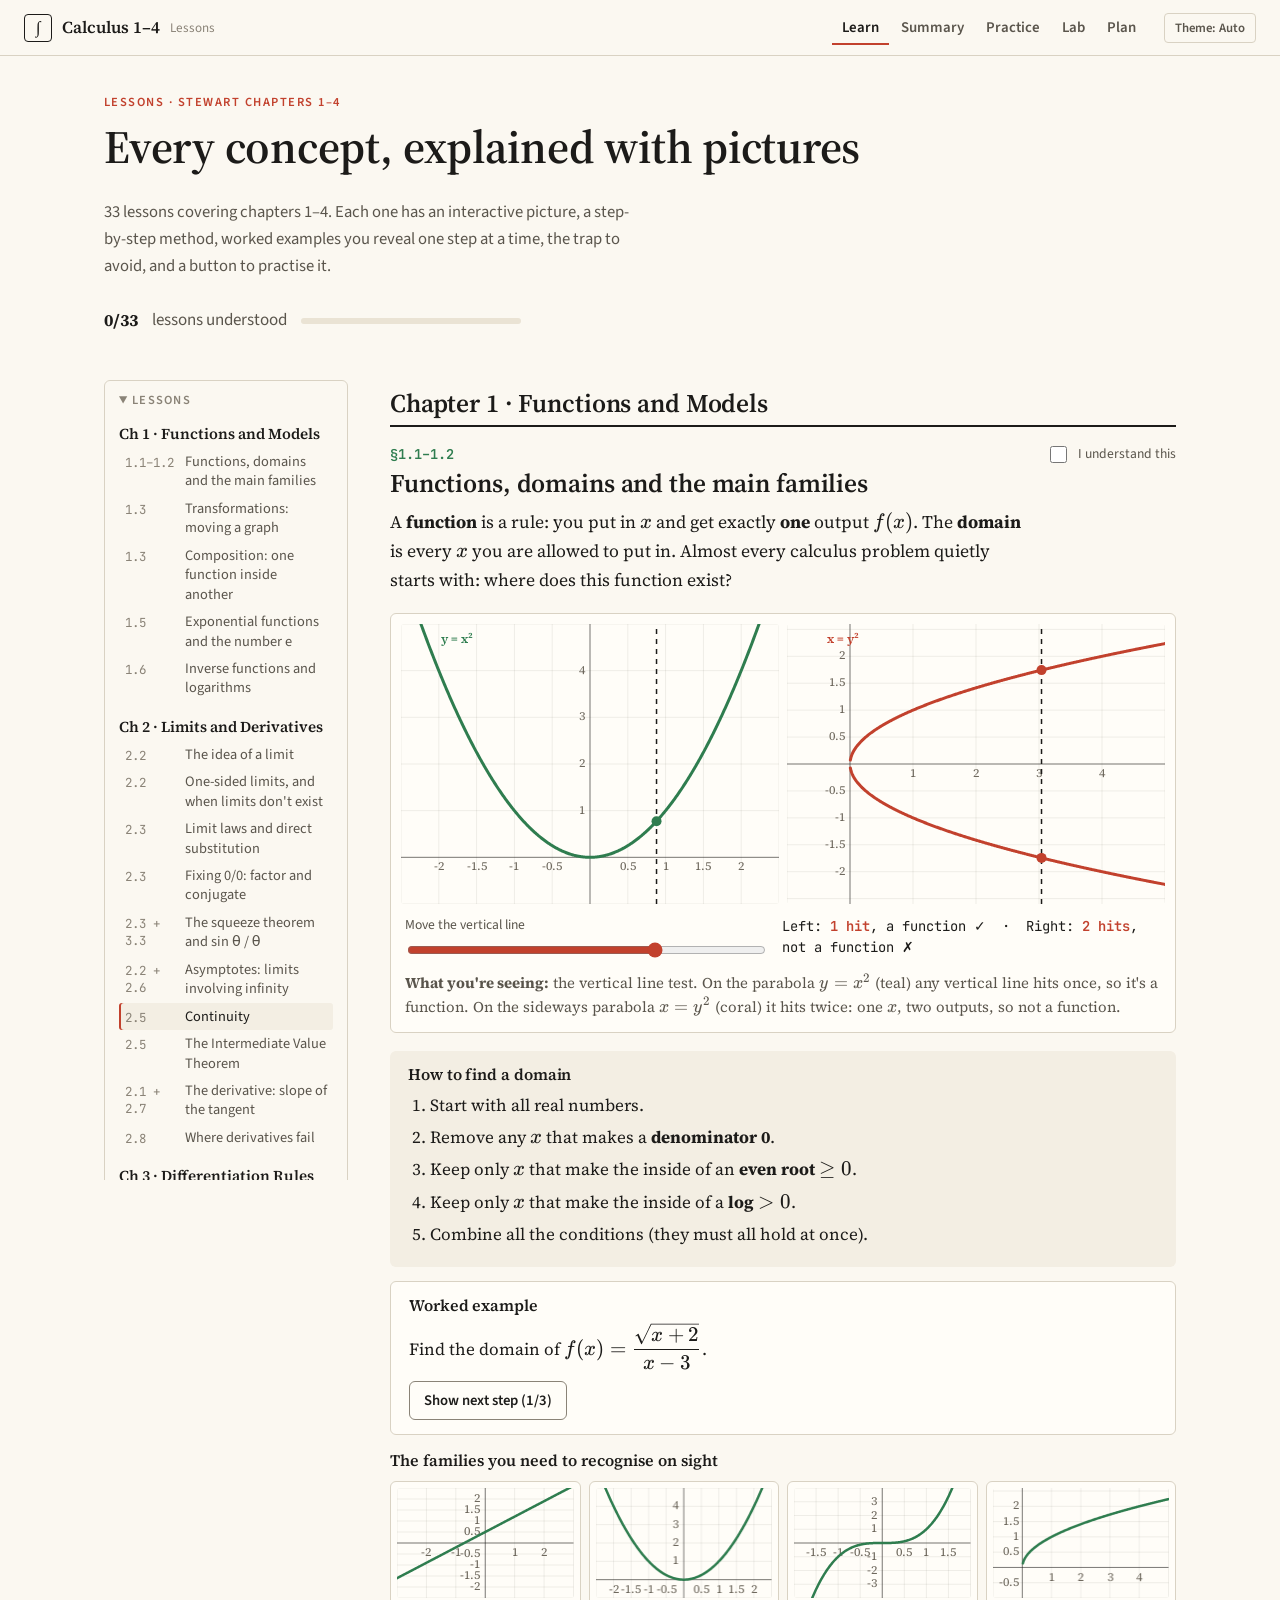
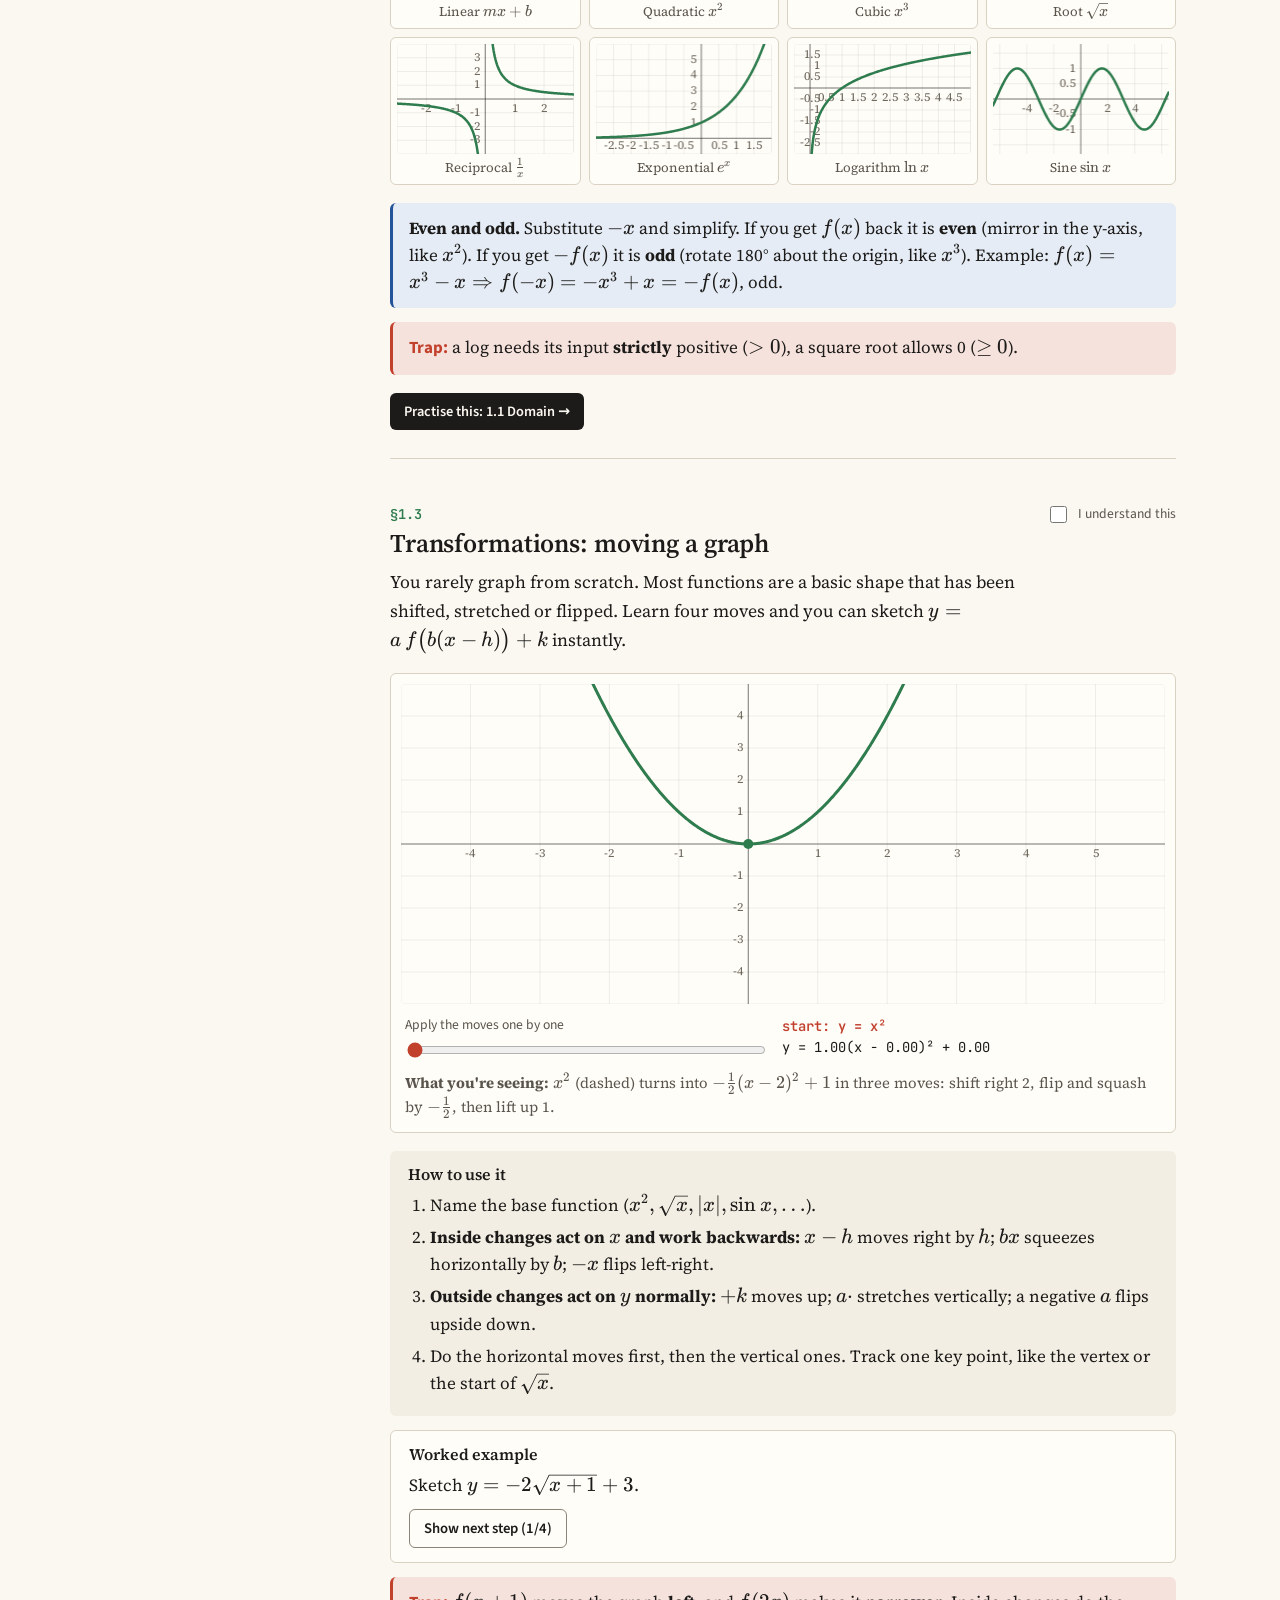
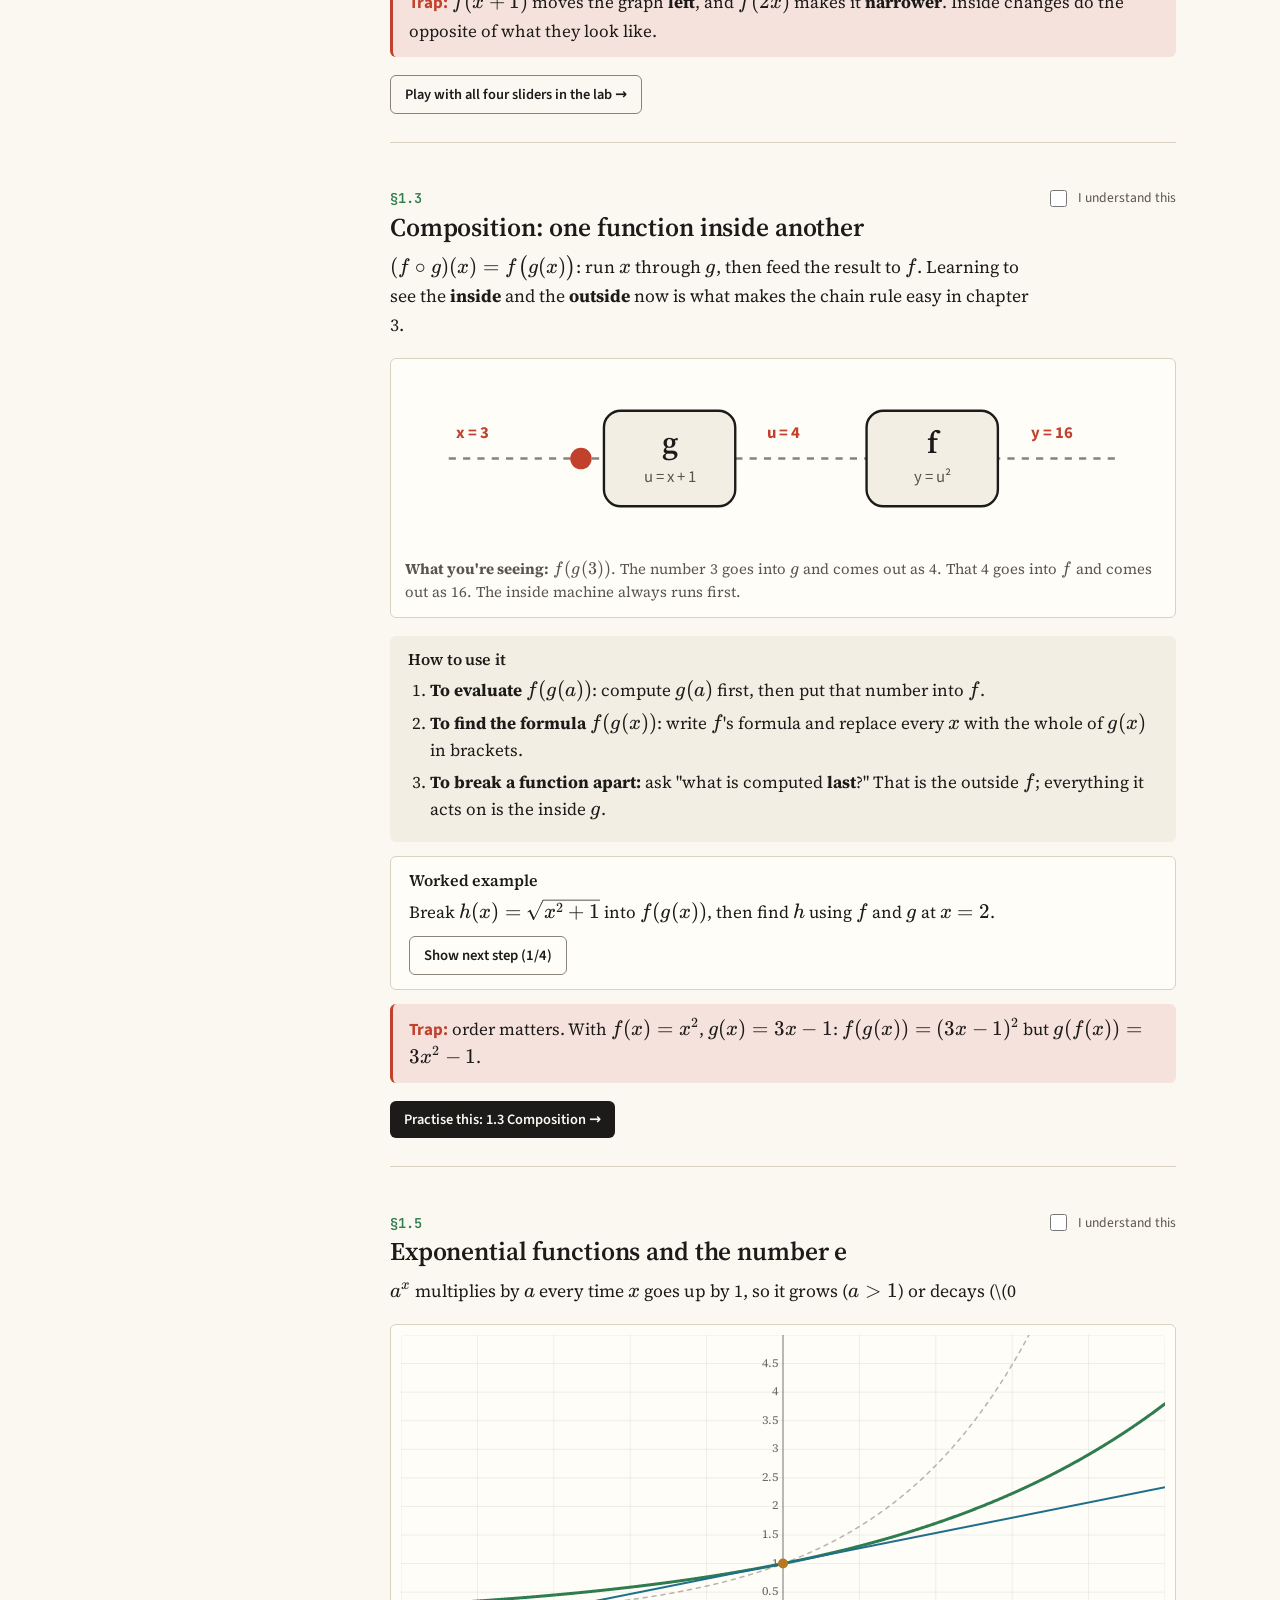
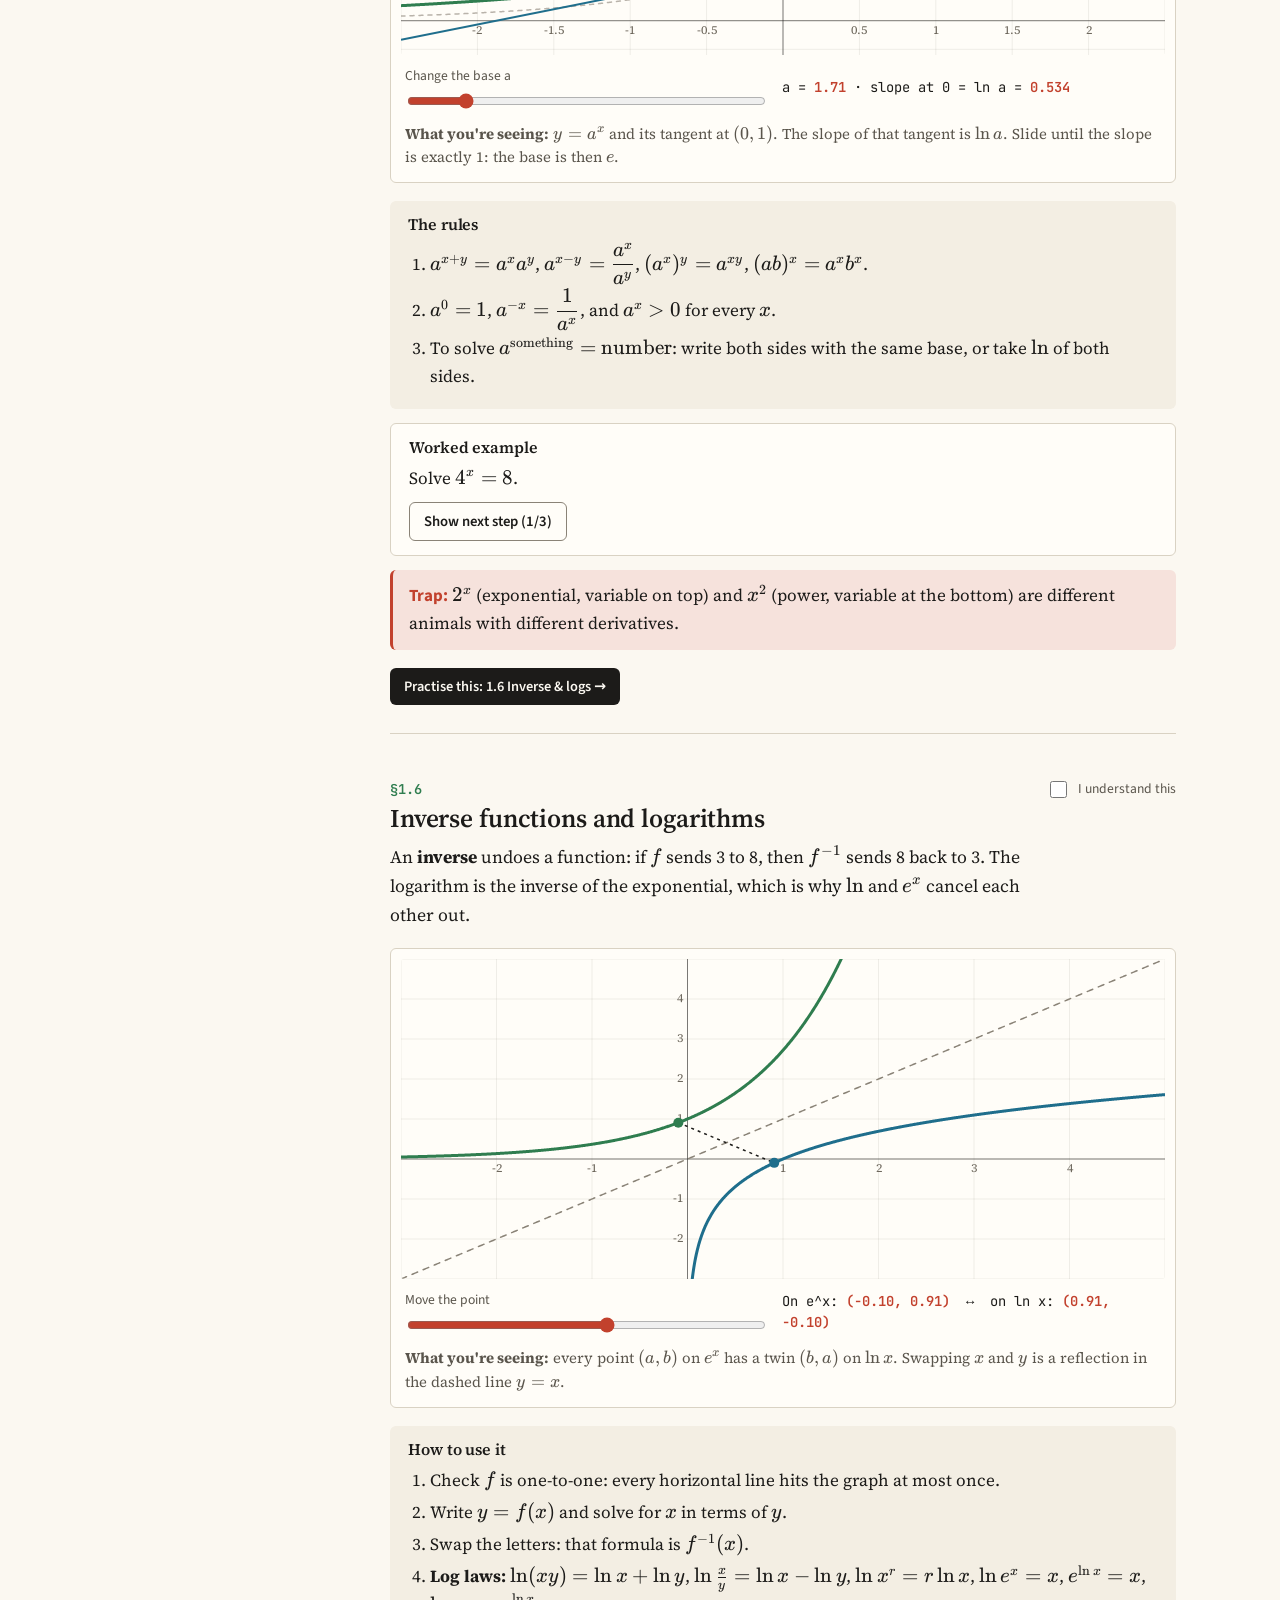
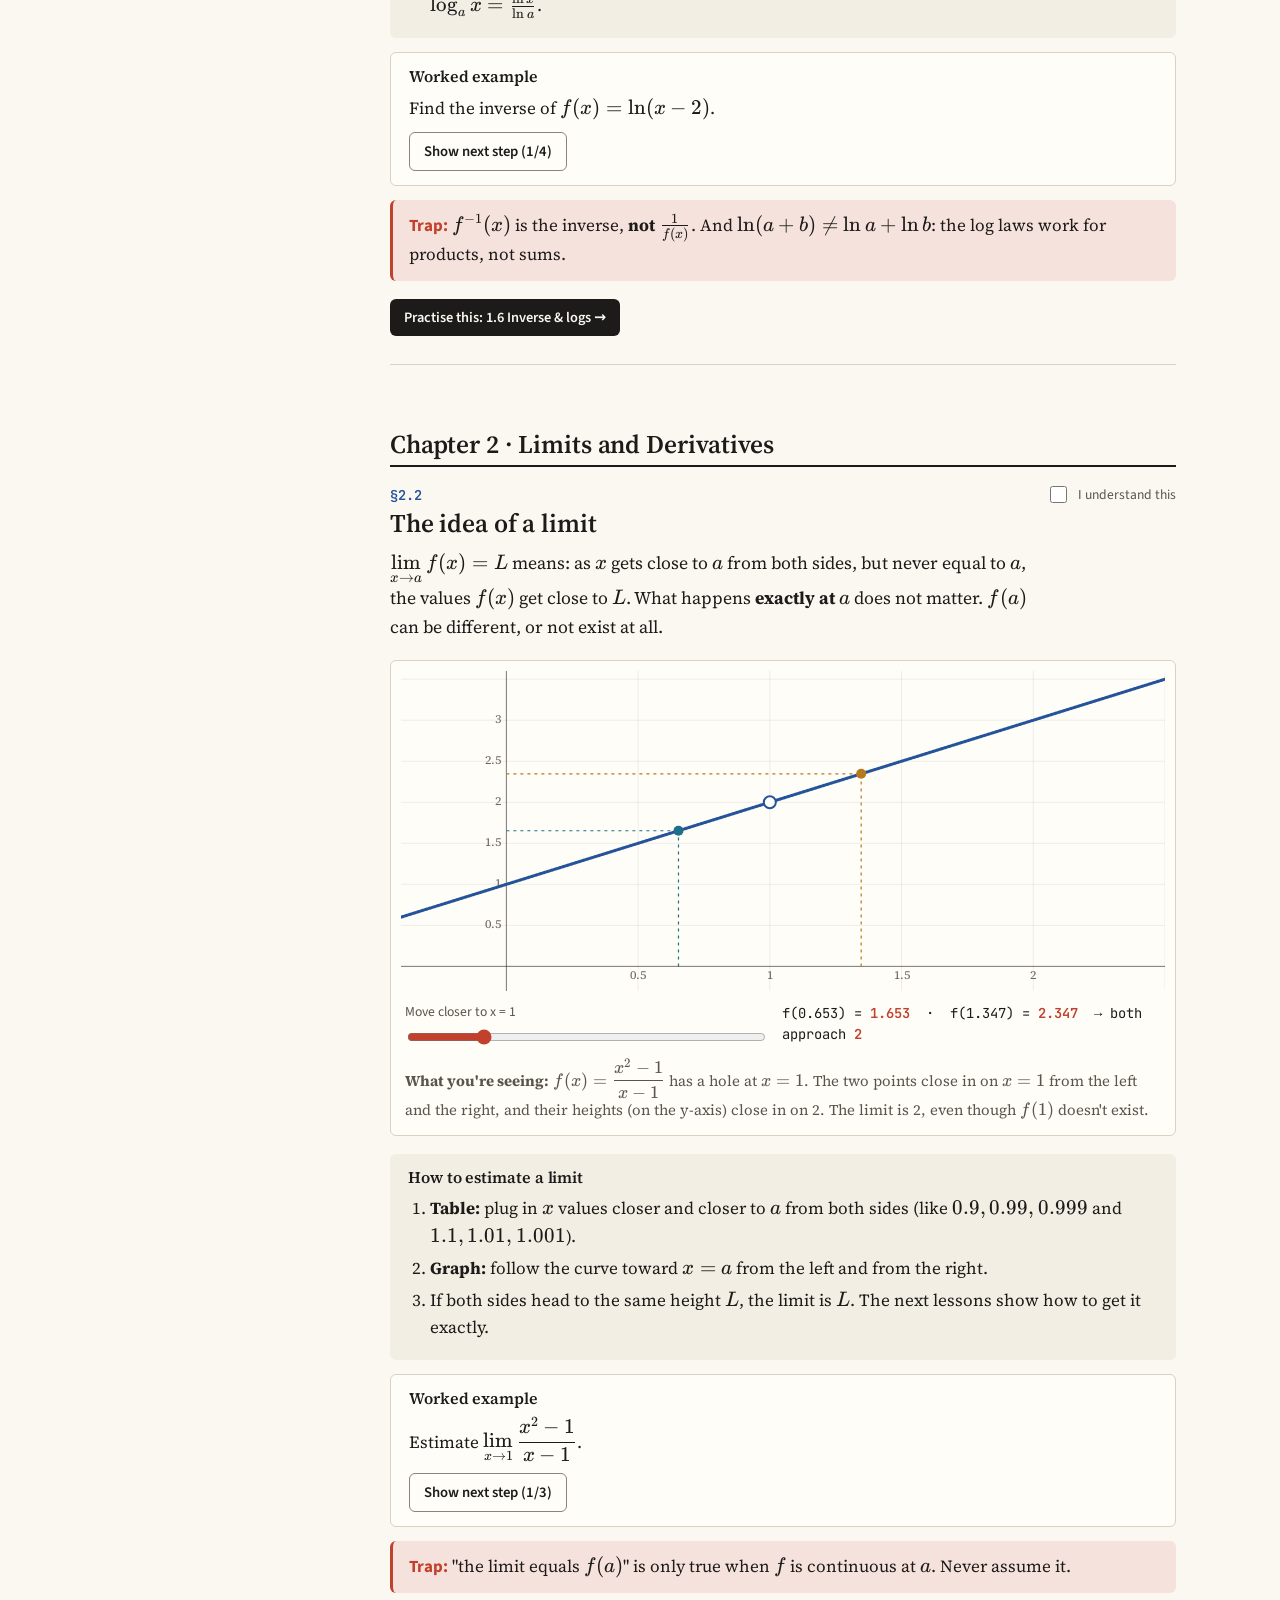
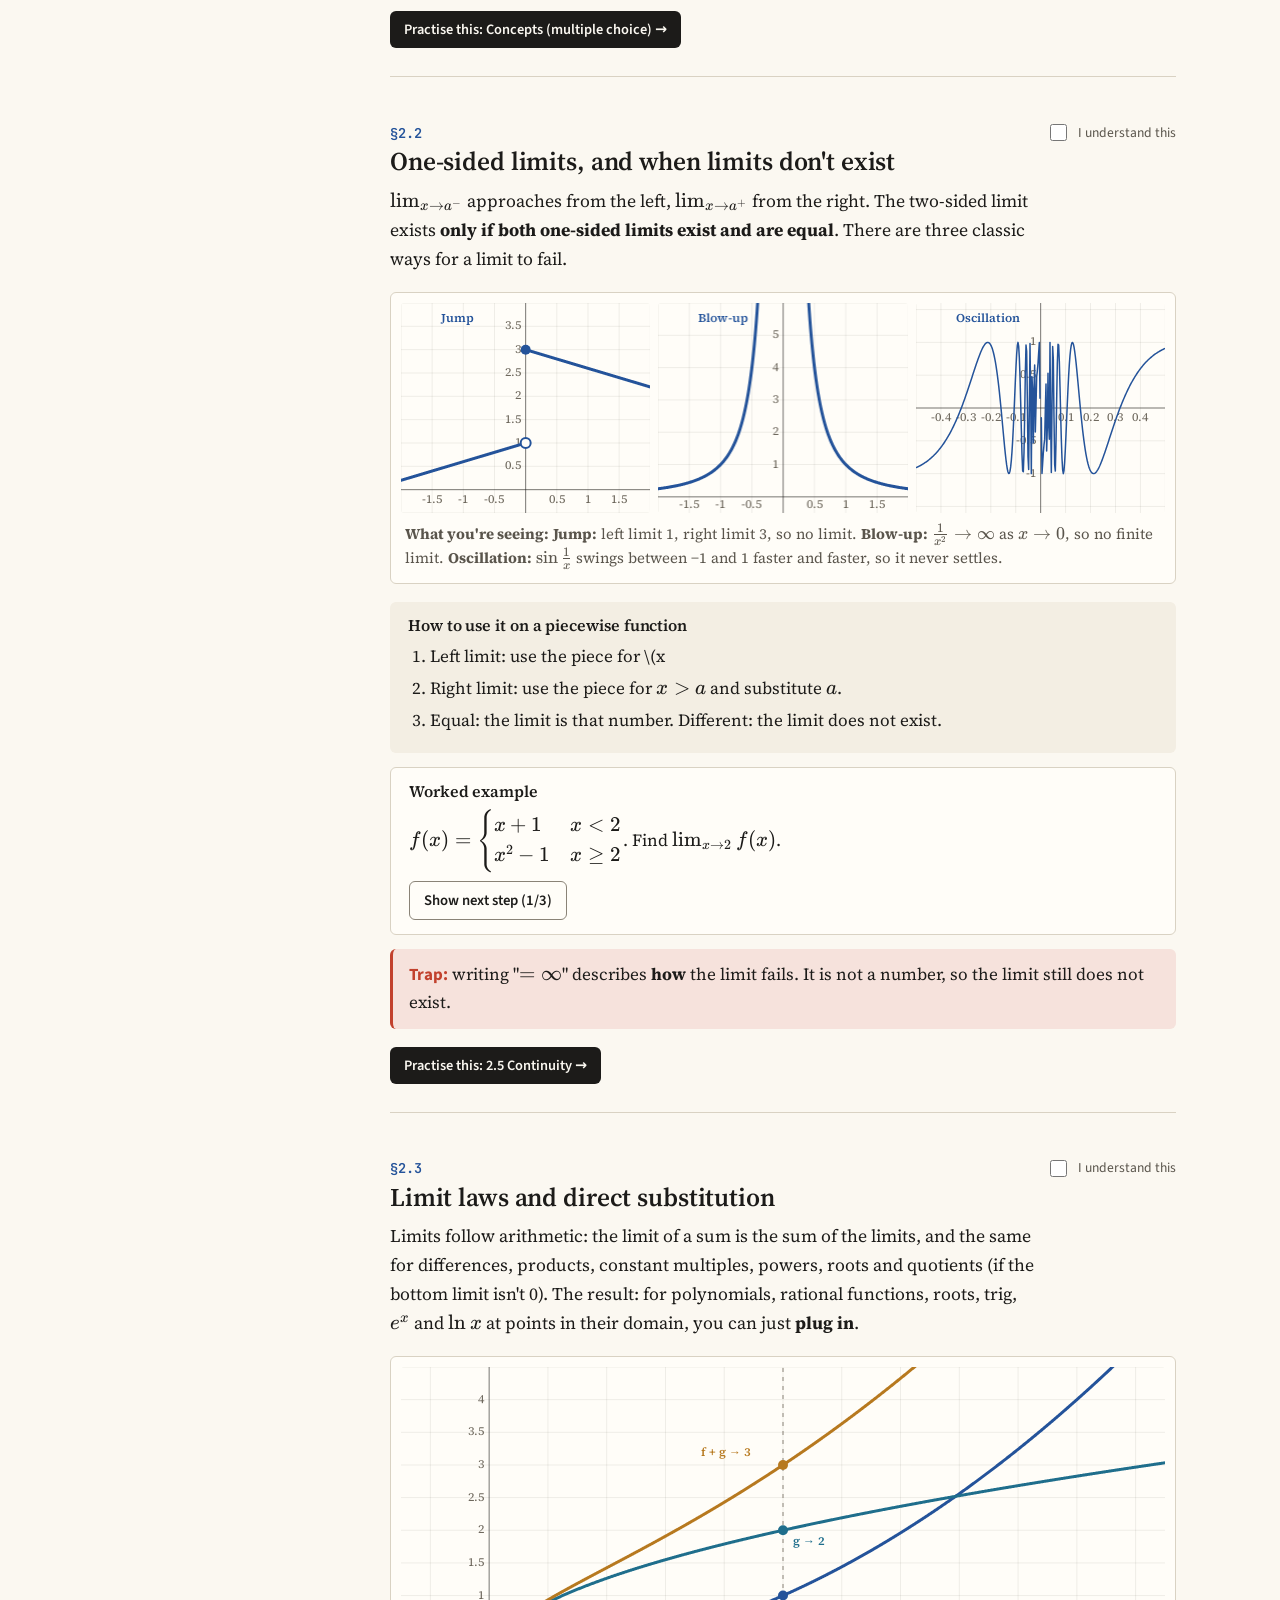
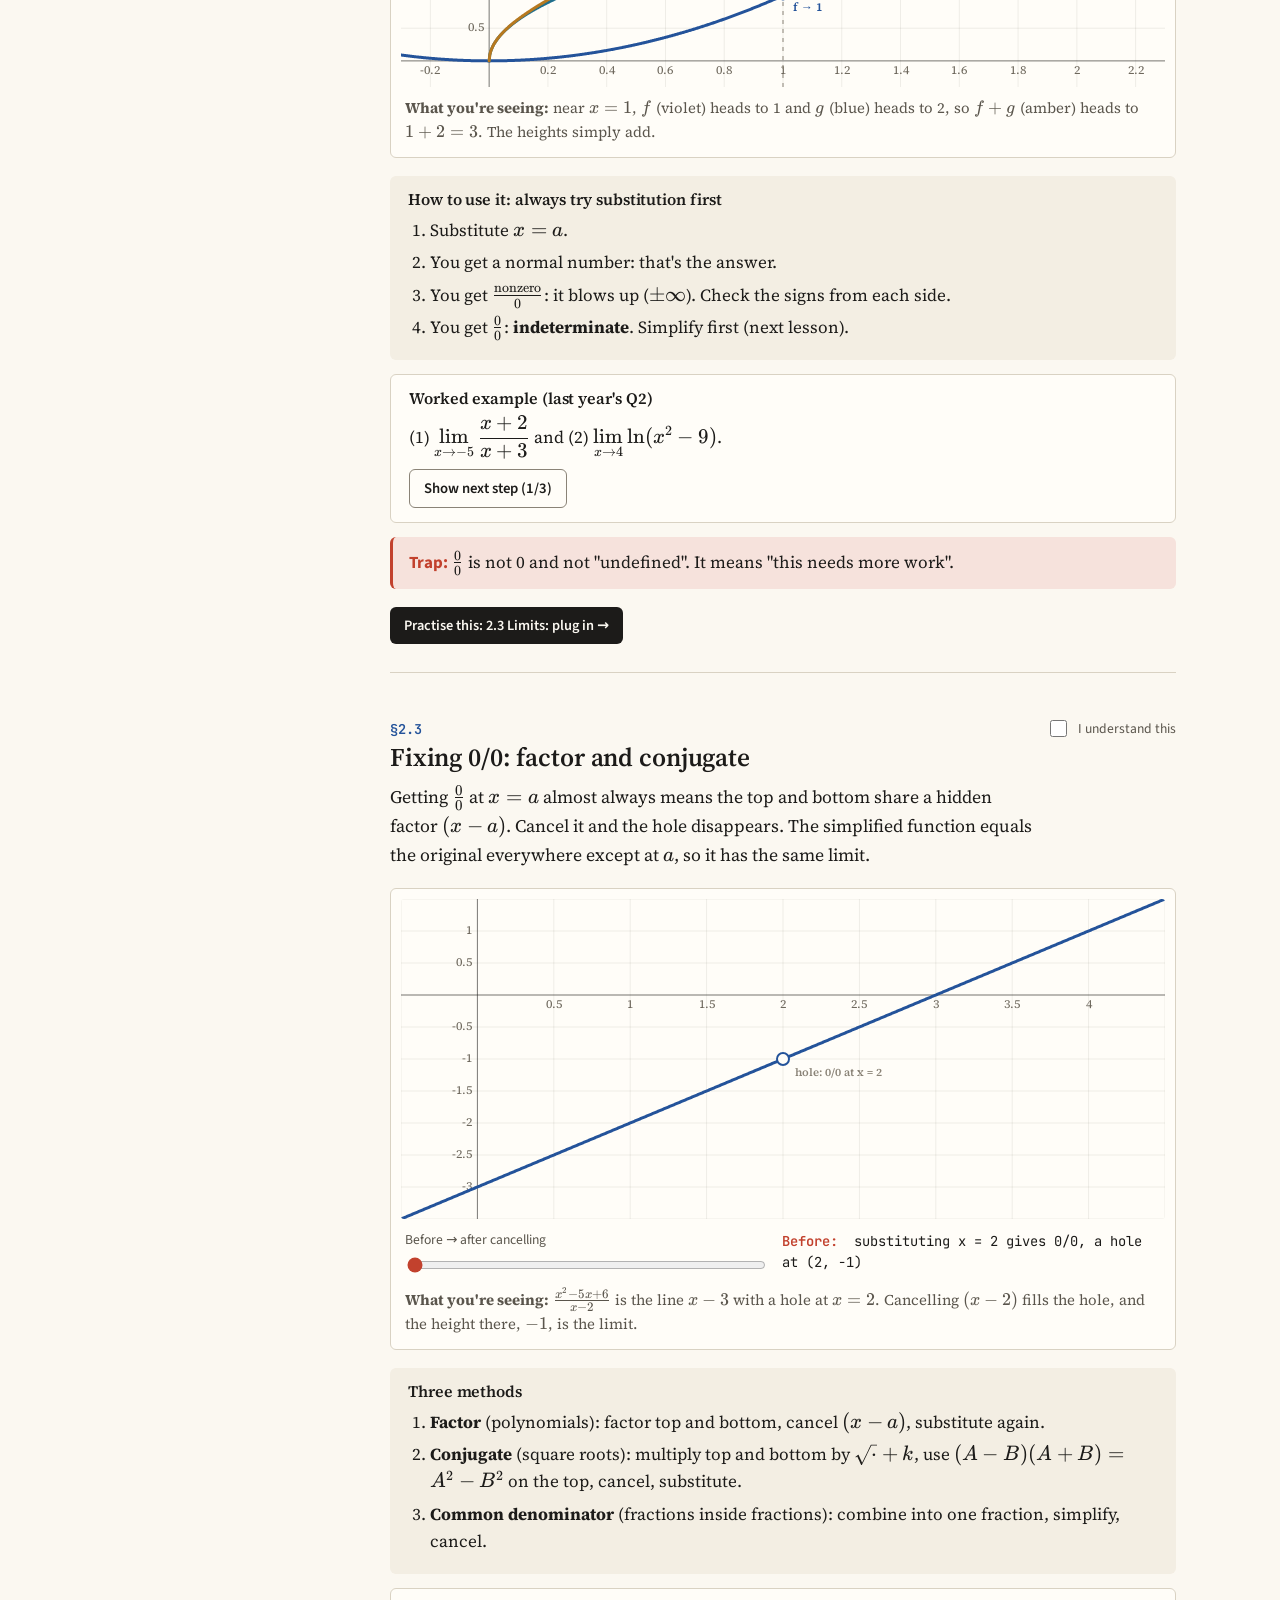
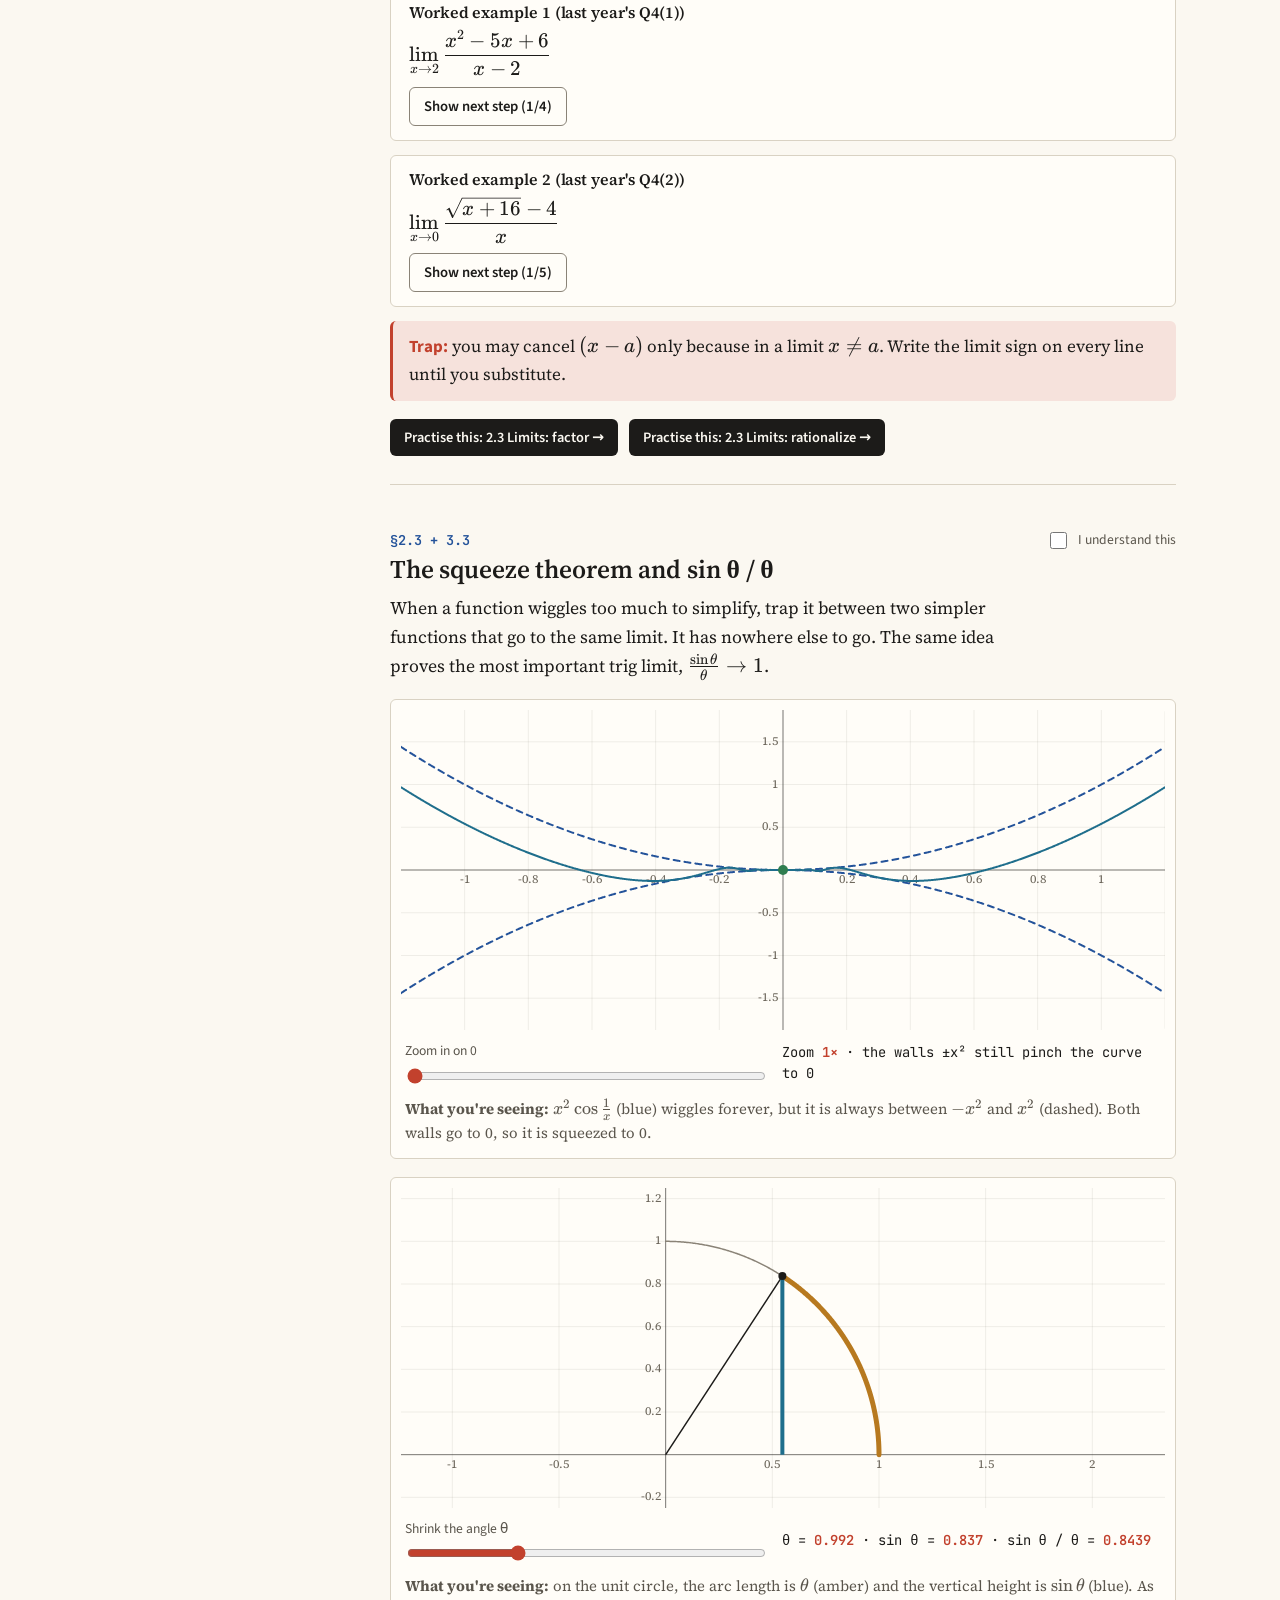
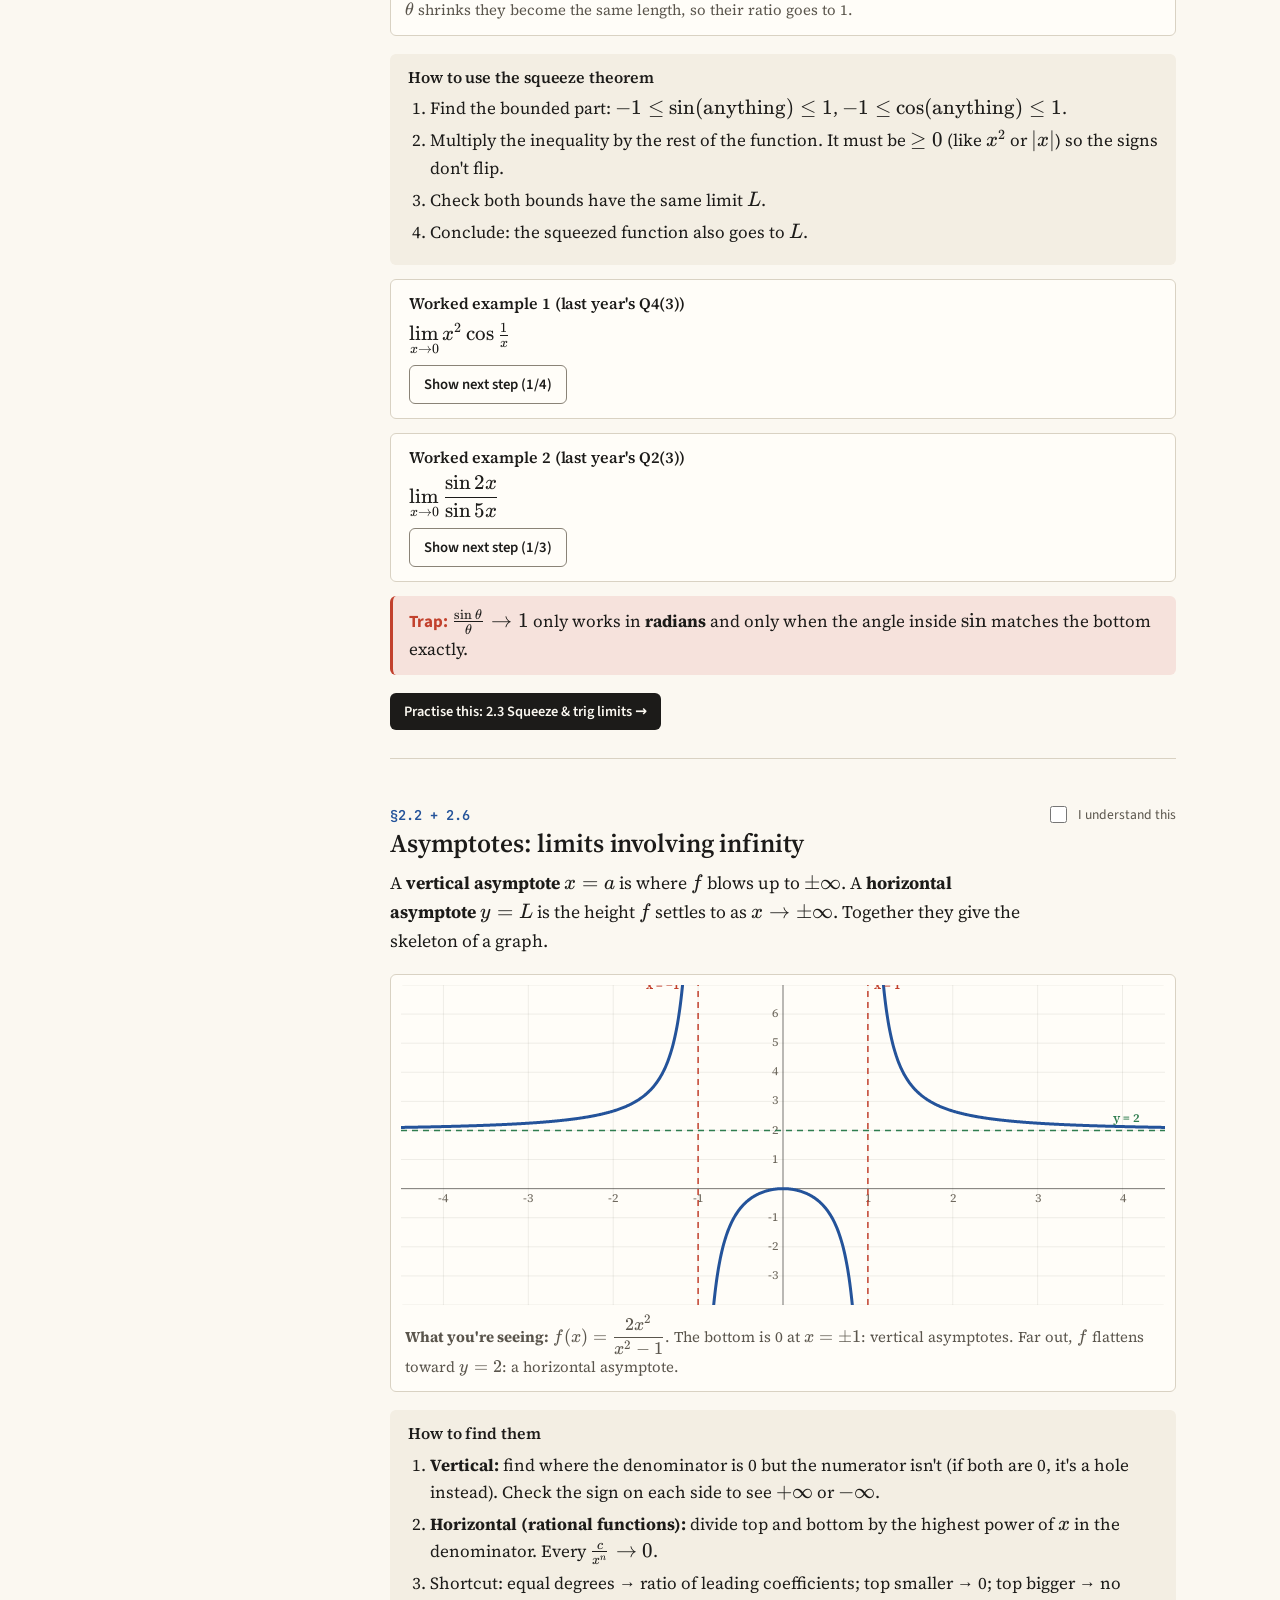
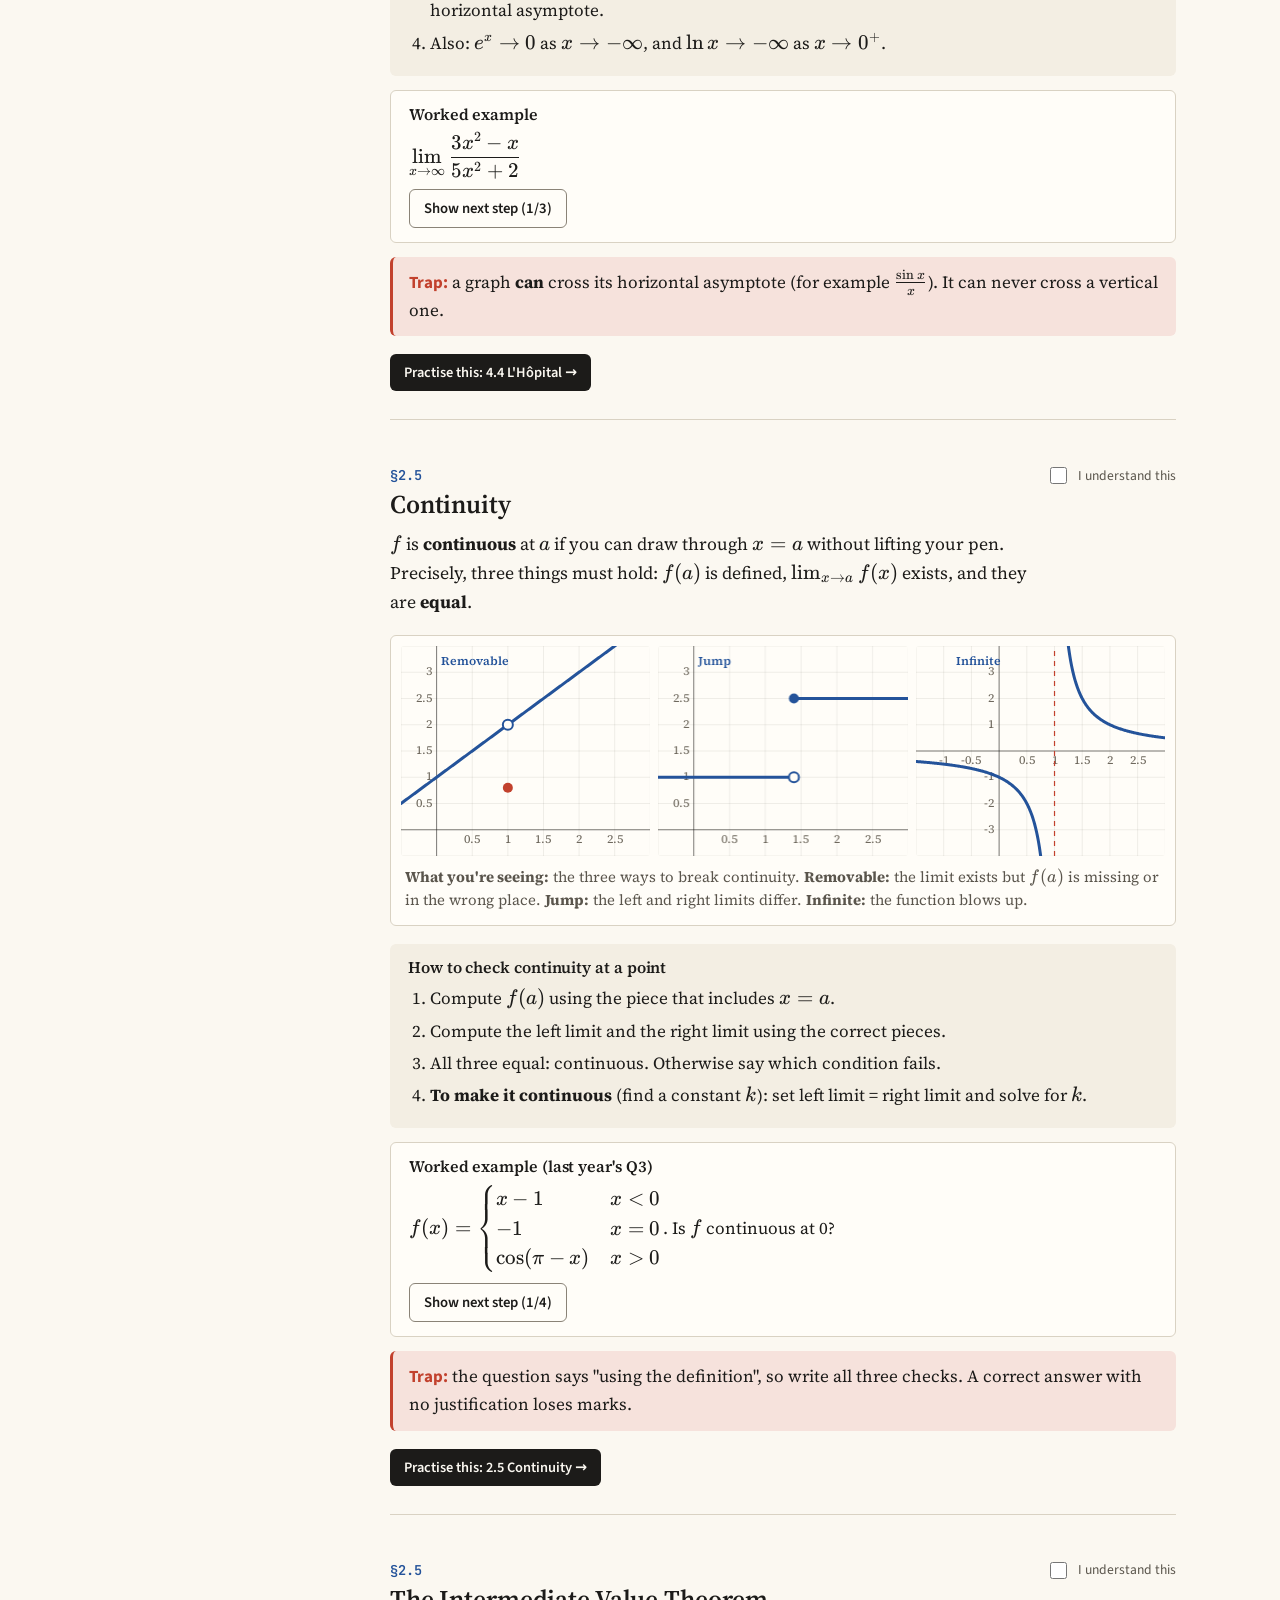
==== commit b0dbbee4: "Redesign as textbook paper + chalkboard theme; Today dashboard; MathLive formula answers; FSRS revie" ====
--- a/learn.html
+++ b/learn.html
@@ -1,886 +1,888 @@
-<!DOCTYPE html>
-<html lang="en">
-<head>
-<meta charset="utf-8">
-<meta name="viewport" content="width=device-width, initial-scale=1">
-<title>Calculus Lessons · Chapters 1–4</title>
-<meta name="description" content="Every concept of Calculus chapters 1–4 explained visually, with methods, worked examples and practice.">
-<link rel="icon" href="data:image/svg+xml,%3Csvg xmlns='http://www.w3.org/2000/svg' viewBox='0 0 32 32'%3E%3Crect width='32' height='32' rx='8' fill='%2360a5fa'/%3E%3Ctext x='16' y='23' font-size='20' text-anchor='middle' fill='%230f1424' font-family='serif' font-weight='bold'%3E%E2%88%AB%3C/text%3E%3C/svg%3E">
-<link rel="stylesheet" href="vendor/katex/katex.min.css">
-<link rel="stylesheet" href="styles.css">
-</head>
-<body class="learn-page">
-<div class="progress" aria-hidden="true"><span id="progress-bar"></span></div>
-
-<header class="topbar">
-  <a class="brand" href="index.html"><span class="brand-mark">∫</span> Calculus Visual Lab</a>
-  <button class="menu-btn" id="menu-btn" aria-label="Open menu" aria-expanded="false"><span></span><span></span><span></span></button>
-  <nav id="nav" aria-label="Sections">
-    <a href="learn.html" class="active">Learn</a>
-    <a href="index.html#summary">Summary</a>
-    <a href="index.html#practice">Practice</a>
-    <a href="index.html#lab">Lab</a>
-    <a href="index.html#plan">6-day plan</a>
-  </nav>
-</header>
-
-<div class="learn-hero">
-  <div class="wrap">
-    <p class="eyebrow">Learn</p>
-    <h1>Every concept, explained with pictures</h1>
-    <p class="lead">33 lessons covering chapters 1–4. Each one has an interactive picture, a step-by-step method, worked examples you reveal one step at a time, the trap to avoid, and a button to practise it.</p>
-    <p class="learn-progress" id="learn-progress"></p>
-  </div>
-</div>
-
-<div class="learn-layout wrap">
-  <aside class="toc" id="toc" aria-label="Lessons"></aside>
-
-  <main class="lessons" id="lessons">
-
-<!-- ===================== CHAPTER 1 ===================== -->
-<h2 class="ch-title ch1" id="ch1">Chapter 1 · Functions and Models</h2>
-
-<article class="lesson ch1" id="l-functions" data-num="1.1–1.2">
-  <h3>Functions, domains and the main families</h3>
-  <p class="lead2">A <b>function</b> is a rule: you put in \(x\) and get exactly <b>one</b> output \(f(x)\). The <b>domain</b> is every \(x\) you are allowed to put in. Almost every calculus problem quietly starts with: where does this function exist?</p>
-  <figure class="lf double" data-fig="vlt"><div class="duo"><canvas></canvas><canvas></canvas></div>
-    <div class="lf-ctl"><label>Move the vertical line <input type="range" class="lf-k" min="0" max="1000" value="700"></label><output class="lf-out"></output></div>
-    <figcaption><b>What you're seeing:</b> the vertical line test. On the parabola \(y=x^2\) (teal) any vertical line hits once, so it's a function. On the sideways parabola \(x=y^2\) (coral) it hits twice: one \(x\), two outputs, so not a function.</figcaption>
-  </figure>
-  <div class="how"><h4>How to find a domain</h4><ol>
-    <li>Start with all real numbers.</li>
-    <li>Remove any \(x\) that makes a <b>denominator 0</b>.</li>
-    <li>Keep only \(x\) that make the inside of an <b>even root \(\ge 0\)</b>.</li>
-    <li>Keep only \(x\) that make the inside of a <b>log \(> 0\)</b>.</li>
-    <li>Combine all the conditions (they must all hold at once).</li>
-  </ol></div>
-  <div class="ex"><h4>Worked example</h4><p>Find the domain of \(f(x)=\dfrac{\sqrt{x+2}}{x-3}\).</p><ol class="steps">
-    <li>Root: \(x+2\ge0\Rightarrow x\ge-2\).</li>
-    <li>Denominator: \(x-3\ne0\Rightarrow x\ne3\).</li>
-    <li>Both together: \(x\ge-2\) but not 3, so the domain is \([-2,3)\cup(3,\infty)\).</li>
-  </ol><button class="ghost next-step">Show next step</button></div>
-  <p class="mini-title">The families you need to recognise on sight</p>
-  <div class="catalog">
-    <figure class="lf mini" data-fig="mini" data-fn="lin"><canvas></canvas><figcaption>Linear \(mx+b\)</figcaption></figure>
-    <figure class="lf mini" data-fig="mini" data-fn="sq"><canvas></canvas><figcaption>Quadratic \(x^2\)</figcaption></figure>
-    <figure class="lf mini" data-fig="mini" data-fn="cube"><canvas></canvas><figcaption>Cubic \(x^3\)</figcaption></figure>
-    <figure class="lf mini" data-fig="mini" data-fn="sqrt"><canvas></canvas><figcaption>Root \(\sqrt x\)</figcaption></figure>
-    <figure class="lf mini" data-fig="mini" data-fn="recip"><canvas></canvas><figcaption>Reciprocal \(\tfrac1x\)</figcaption></figure>
-    <figure class="lf mini" data-fig="mini" data-fn="exp"><canvas></canvas><figcaption>Exponential \(e^x\)</figcaption></figure>
-    <figure class="lf mini" data-fig="mini" data-fn="ln"><canvas></canvas><figcaption>Logarithm \(\ln x\)</figcaption></figure>
-    <figure class="lf mini" data-fig="mini" data-fn="sin"><canvas></canvas><figcaption>Sine \(\sin x\)</figcaption></figure>
-  </div>
-  <div class="note-box"><b>Even and odd.</b> Substitute \(-x\) and simplify. If you get \(f(x)\) back it is <b>even</b> (mirror in the y-axis, like \(x^2\)). If you get \(-f(x)\) it is <b>odd</b> (rotate 180° about the origin, like \(x^3\)). Example: \(f(x)=x^3-x\Rightarrow f(-x)=-x^3+x=-f(x)\), odd.</div>
-  <div class="trap"><b>Trap:</b> a log needs its input <b>strictly</b> positive (\(>0\)), a square root allows 0 (\(\ge0\)).</div>
-  <a class="try" data-t="1.1 Domain"></a>
-</article>
-
-<article class="lesson ch1" id="l-transform" data-num="1.3">
-  <h3>Transformations: moving a graph</h3>
-  <p class="lead2">You rarely graph from scratch. Most functions are a basic shape that has been shifted, stretched or flipped. Learn four moves and you can sketch \(y=a\,f\big(b(x-h)\big)+k\) instantly.</p>
-  <figure class="lf" data-fig="trans"><canvas></canvas>
-    <div class="lf-ctl"><label>Apply the moves one by one <input type="range" class="lf-k" min="0" max="1000" value="0"></label><output class="lf-out"></output></div>
-    <figcaption><b>What you're seeing:</b> \(x^2\) (dashed) turns into \(-\tfrac12(x-2)^2+1\) in three moves: shift right 2, flip and squash by \(-\tfrac12\), then lift up 1.</figcaption>
-  </figure>
-  <div class="how"><h4>How to use it</h4><ol>
-    <li>Name the base function (\(x^2,\sqrt x,|x|,\sin x,\dots\)).</li>
-    <li><b>Inside changes act on \(x\) and work backwards:</b> \(x-h\) moves right by \(h\); \(bx\) squeezes horizontally by \(b\); \(-x\) flips left-right.</li>
-    <li><b>Outside changes act on \(y\) normally:</b> \(+k\) moves up; \(a\cdot\) stretches vertically; a negative \(a\) flips upside down.</li>
-    <li>Do the horizontal moves first, then the vertical ones. Track one key point, like the vertex or the start of \(\sqrt x\).</li>
-  </ol></div>
-  <div class="ex"><h4>Worked example</h4><p>Sketch \(y=-2\sqrt{x+1}+3\).</p><ol class="steps">
-    <li>Base \(\sqrt x\): starts at \((0,0)\), rises to the right.</li>
-    <li>\(x+1\) inside: shift <b>left</b> 1. Start point \((-1,0)\).</li>
-    <li>\(\times2\): twice as steep. The minus sign flips it, so it now falls to the right.</li>
-    <li>\(+3\): lift up 3. Start point \((-1,3)\), heading down-right. Domain \(x\ge-1\), range \(y\le3\).</li>
-  </ol><button class="ghost next-step">Show next step</button></div>
-  <div class="trap"><b>Trap:</b> \(f(x+1)\) moves the graph <b>left</b>, and \(f(2x)\) makes it <b>narrower</b>. Inside changes do the opposite of what they look like.</div>
-  <a class="try lab" href="index.html#lab">Play with all four sliders in the lab →</a>
-</article>
-
-<article class="lesson ch1" id="l-compose" data-num="1.3">
-  <h3>Composition: one function inside another</h3>
-  <p class="lead2">\((f\circ g)(x)=f\big(g(x)\big)\): run \(x\) through \(g\), then feed the result to \(f\). Learning to see the <b>inside</b> and the <b>outside</b> now is what makes the chain rule easy in chapter 3.</p>
-  <figure class="lf svgfig">
-    <svg viewBox="0 0 640 150" class="machine" role="img" aria-label="x equals 3 enters machine g which adds 1 giving 4, which enters machine f which squares giving 16">
-      <line x1="40" y1="75" x2="600" y2="75" class="wire"/>
-      <rect x="170" y="35" width="110" height="80" rx="14" class="box g"/><text x="225" y="70" class="bt">g</text><text x="225" y="95" class="bs">u = x + 1</text>
-      <rect x="390" y="35" width="110" height="80" rx="14" class="box f"/><text x="445" y="70" class="bt">f</text><text x="445" y="95" class="bs">y = u²</text>
-      <text x="60" y="58" class="lbl">x = 3</text><text x="320" y="58" class="lbl">u = 4</text><text x="545" y="58" class="lbl">y = 16</text>
-      <circle r="9" class="ball"><animateMotion dur="3.2s" repeatCount="indefinite" path="M40,75 L600,75"/></circle>
-    </svg>
-    <figcaption><b>What you're seeing:</b> \(f(g(3))\). The number 3 goes into \(g\) and comes out as 4. That 4 goes into \(f\) and comes out as 16. The inside machine always runs first.</figcaption>
-  </figure>
-  <div class="how"><h4>How to use it</h4><ol>
-    <li><b>To evaluate</b> \(f(g(a))\): compute \(g(a)\) first, then put that number into \(f\).</li>
-    <li><b>To find the formula</b> \(f(g(x))\): write \(f\)'s formula and replace every \(x\) with the whole of \(g(x)\) in brackets.</li>
-    <li><b>To break a function apart:</b> ask "what is computed <b>last</b>?" That is the outside \(f\); everything it acts on is the inside \(g\).</li>
-  </ol></div>
-  <div class="ex"><h4>Worked example</h4><p>Break \(h(x)=\sqrt{x^2+1}\) into \(f(g(x))\), then find \(h\) using \(f\) and \(g\) at \(x=2\).</p><ol class="steps">
-    <li>The last operation is the square root, so the outside is \(f(u)=\sqrt u\).</li>
-    <li>What the root acts on is the inside: \(g(x)=x^2+1\).</li>
-    <li>Check: \(f(g(x))=\sqrt{x^2+1}\) ✓.</li>
-    <li>At 2: \(g(2)=5\), then \(f(5)=\sqrt5\).</li>
-  </ol><button class="ghost next-step">Show next step</button></div>
-  <div class="trap"><b>Trap:</b> order matters. With \(f(x)=x^2\), \(g(x)=3x-1\): \(f(g(x))=(3x-1)^2\) but \(g(f(x))=3x^2-1\).</div>
-  <a class="try" data-t="1.3 Composition"></a>
-</article>
-
-<article class="lesson ch1" id="l-exp" data-num="1.5">
-  <h3>Exponential functions and the number e</h3>
-  <p class="lead2">\(a^x\) multiplies by \(a\) every time \(x\) goes up by 1, so it grows (\(a>1\)) or decays (\(0<a<1\)) faster than any polynomial. Of all the bases, exactly one makes the slope at \(x=0\) equal to 1: \(e\approx2.71828\). That is why \(e\) is everywhere in calculus.</p>
-  <figure class="lf" data-fig="expbase"><canvas></canvas>
-    <div class="lf-ctl"><label>Change the base a <input type="range" class="lf-k" min="0" max="1000" value="150"></label><output class="lf-out"></output></div>
-    <figcaption><b>What you're seeing:</b> \(y=a^x\) and its tangent at \((0,1)\). The slope of that tangent is \(\ln a\). Slide until the slope is exactly 1: the base is then \(e\).</figcaption>
-  </figure>
-  <div class="how"><h4>The rules</h4><ol>
-    <li>\(a^{x+y}=a^xa^y\), \(a^{x-y}=\dfrac{a^x}{a^y}\), \((a^x)^y=a^{xy}\), \((ab)^x=a^xb^x\).</li>
-    <li>\(a^0=1\), \(a^{-x}=\dfrac1{a^x}\), and \(a^x>0\) for every \(x\).</li>
-    <li>To solve \(a^{\text{something}}=\text{number}\): write both sides with the same base, or take \(\ln\) of both sides.</li>
-  </ol></div>
-  <div class="ex"><h4>Worked example</h4><p>Solve \(4^x=8\).</p><ol class="steps">
-    <li>Both are powers of 2: \(4=2^2\), \(8=2^3\).</li>
-    <li>\((2^2)^x=2^3\Rightarrow 2^{2x}=2^3\).</li>
-    <li>Same base, so the powers match: \(2x=3\Rightarrow x=\tfrac32\).</li>
-  </ol><button class="ghost next-step">Show next step</button></div>
-  <div class="trap"><b>Trap:</b> \(2^x\) (exponential, variable on top) and \(x^2\) (power, variable at the bottom) are different animals with different derivatives.</div>
-  <a class="try" data-t="1.6 Inverse & logs"></a>
-</article>
-
-<article class="lesson ch1" id="l-inverse" data-num="1.6">
-  <h3>Inverse functions and logarithms</h3>
-  <p class="lead2">An <b>inverse</b> undoes a function: if \(f\) sends 3 to 8, then \(f^{-1}\) sends 8 back to 3. The logarithm is the inverse of the exponential, which is why \(\ln\) and \(e^x\) cancel each other out.</p>
-  <figure class="lf" data-fig="inverse"><canvas></canvas>
-    <div class="lf-ctl"><label>Move the point <input type="range" class="lf-k" min="0" max="1000" value="560"></label><output class="lf-out"></output></div>
-    <figcaption><b>What you're seeing:</b> every point \((a,b)\) on \(e^x\) has a twin \((b,a)\) on \(\ln x\). Swapping \(x\) and \(y\) is a reflection in the dashed line \(y=x\).</figcaption>
-  </figure>
-  <div class="how"><h4>How to use it</h4><ol>
-    <li>Check \(f\) is one-to-one: every horizontal line hits the graph at most once.</li>
-    <li>Write \(y=f(x)\) and solve for \(x\) in terms of \(y\).</li>
-    <li>Swap the letters: that formula is \(f^{-1}(x)\).</li>
-    <li><b>Log laws:</b> \(\ln(xy)=\ln x+\ln y\), \(\ln\tfrac xy=\ln x-\ln y\), \(\ln x^r=r\ln x\), \(\ln e^x=x\), \(e^{\ln x}=x\), \(\log_ax=\tfrac{\ln x}{\ln a}\).</li>
-  </ol></div>
-  <div class="ex"><h4>Worked example</h4><p>Find the inverse of \(f(x)=\ln(x-2)\).</p><ol class="steps">
-    <li>Write \(y=\ln(x-2)\).</li>
-    <li>Undo the log by raising \(e\) to both sides: \(e^y=x-2\).</li>
-    <li>Solve: \(x=e^y+2\).</li>
-    <li>Swap: \(f^{-1}(x)=e^x+2\). Check: \(f(f^{-1}(x))=\ln(e^x)=x\) ✓.</li>
-  </ol><button class="ghost next-step">Show next step</button></div>
-  <div class="trap"><b>Trap:</b> \(f^{-1}(x)\) is the inverse, <b>not</b> \(\tfrac1{f(x)}\). And \(\ln(a+b)\ne\ln a+\ln b\): the log laws work for products, not sums.</div>
-  <a class="try" data-t="1.6 Inverse & logs"></a>
-</article>
-
-<!-- ===================== CHAPTER 2 ===================== -->
-<h2 class="ch-title ch2" id="ch2">Chapter 2 · Limits and Derivatives</h2>
-
-<article class="lesson ch2" id="l-limit" data-num="2.2">
-  <h3>The idea of a limit</h3>
-  <p class="lead2">\(\displaystyle\lim_{x\to a}f(x)=L\) means: as \(x\) gets close to \(a\) from both sides, but never equal to \(a\), the values \(f(x)\) get close to \(L\). What happens <b>exactly at</b> \(a\) does not matter. \(f(a)\) can be different, or not exist at all.</p>
-  <figure class="lf" data-fig="approach"><canvas></canvas>
-    <div class="lf-ctl"><label>Move closer to x = 1 <input type="range" class="lf-k" min="0" max="1000" value="200"></label><output class="lf-out"></output></div>
-    <figcaption><b>What you're seeing:</b> \(f(x)=\dfrac{x^2-1}{x-1}\) has a hole at \(x=1\). The two points close in on \(x=1\) from the left and the right, and their heights (on the y-axis) close in on 2. The limit is 2, even though \(f(1)\) doesn't exist.</figcaption>
-  </figure>
-  <div class="how"><h4>How to estimate a limit</h4><ol>
-    <li><b>Table:</b> plug in \(x\) values closer and closer to \(a\) from both sides (like \(0.9, 0.99, 0.999\) and \(1.1, 1.01, 1.001\)).</li>
-    <li><b>Graph:</b> follow the curve toward \(x=a\) from the left and from the right.</li>
-    <li>If both sides head to the same height \(L\), the limit is \(L\). The next lessons show how to get it exactly.</li>
-  </ol></div>
-  <div class="ex"><h4>Worked example</h4><p>Estimate \(\displaystyle\lim_{x\to1}\frac{x^2-1}{x-1}\).</p><ol class="steps">
-    <li>Left side: \(f(0.9)=1.9\), \(f(0.99)=1.99\), \(f(0.999)=1.999\).</li>
-    <li>Right side: \(f(1.1)=2.1\), \(f(1.01)=2.01\), \(f(1.001)=2.001\).</li>
-    <li>Both sides approach 2, so the limit is 2. (Exactly: \(\tfrac{(x-1)(x+1)}{x-1}=x+1\to2\).)</li>
-  </ol><button class="ghost next-step">Show next step</button></div>
-  <div class="trap"><b>Trap:</b> "the limit equals \(f(a)\)" is only true when \(f\) is continuous at \(a\). Never assume it.</div>
-  <a class="try" data-t="Concepts (multiple choice)"></a>
-</article>
-
-<article class="lesson ch2" id="l-onesided" data-num="2.2">
-  <h3>One-sided limits, and when limits don't exist</h3>
-  <p class="lead2">\(\lim_{x\to a^-}\) approaches from the left, \(\lim_{x\to a^+}\) from the right. The two-sided limit exists <b>only if both one-sided limits exist and are equal</b>. There are three classic ways for a limit to fail.</p>
-  <figure class="lf triple" data-fig="fail"><div class="tri"><canvas></canvas><canvas></canvas><canvas></canvas></div>
-    <figcaption><b>What you're seeing:</b> <b>Jump:</b> left limit 1, right limit 3, so no limit. <b>Blow-up:</b> \(\tfrac1{x^2}\to\infty\) as \(x\to0\), so no finite limit. <b>Oscillation:</b> \(\sin\tfrac1x\) swings between −1 and 1 faster and faster, so it never settles.</figcaption>
-  </figure>
-  <div class="how"><h4>How to use it on a piecewise function</h4><ol>
-    <li>Left limit: use the piece for \(x<a\) and substitute \(a\).</li>
-    <li>Right limit: use the piece for \(x>a\) and substitute \(a\).</li>
-    <li>Equal: the limit is that number. Different: the limit does not exist.</li>
-  </ol></div>
-  <div class="ex"><h4>Worked example</h4><p>\(f(x)=\begin{cases}x+1 & x<2\\ x^2-1 & x\ge2\end{cases}\). Find \(\lim_{x\to2}f(x)\).</p><ol class="steps">
-    <li>Left: \(\lim_{x\to2^-}(x+1)=3\).</li>
-    <li>Right: \(\lim_{x\to2^+}(x^2-1)=3\).</li>
-    <li>Equal, so \(\lim_{x\to2}f(x)=3\). (If the right piece were \(x^2\), the right limit would be 4 and the limit would not exist.)</li>
-  </ol><button class="ghost next-step">Show next step</button></div>
-  <div class="trap"><b>Trap:</b> writing "\(=\infty\)" describes <b>how</b> the limit fails. It is not a number, so the limit still does not exist.</div>
-  <a class="try" data-t="2.5 Continuity"></a>
-</article>
-
-<article class="lesson ch2" id="l-laws" data-num="2.3">
-  <h3>Limit laws and direct substitution</h3>
-  <p class="lead2">Limits follow arithmetic: the limit of a sum is the sum of the limits, and the same for differences, products, constant multiples, powers, roots and quotients (if the bottom limit isn't 0). The result: for polynomials, rational functions, roots, trig, \(e^x\) and \(\ln x\) at points in their domain, you can just <b>plug in</b>.</p>
-  <figure class="lf" data-fig="laws"><canvas></canvas>
-    <figcaption><b>What you're seeing:</b> near \(x=1\), \(f\) (violet) heads to 1 and \(g\) (blue) heads to 2, so \(f+g\) (amber) heads to \(1+2=3\). The heights simply add.</figcaption>
-  </figure>
-  <div class="how"><h4>How to use it: always try substitution first</h4><ol>
-    <li>Substitute \(x=a\).</li>
-    <li>You get a normal number: that's the answer.</li>
-    <li>You get \(\tfrac{\text{nonzero}}{0}\): it blows up (\(\pm\infty\)). Check the signs from each side.</li>
-    <li>You get \(\tfrac00\): <b>indeterminate</b>. Simplify first (next lesson).</li>
-  </ol></div>
-  <div class="ex"><h4>Worked example (last year's Q2)</h4><p>(1) \(\displaystyle\lim_{x\to-5}\frac{x+2}{x+3}\) and (2) \(\displaystyle\lim_{x\to4}\ln(x^2-9)\).</p><ol class="steps">
-    <li>(1) Substitute: \(\dfrac{-5+2}{-5+3}=\dfrac{-3}{-2}=\dfrac32\). The denominator isn't 0, so done.</li>
-    <li>(2) \(\ln\) is continuous where its input is positive: \(4^2-9=7>0\).</li>
-    <li>So the limit is \(\ln7\).</li>
-  </ol><button class="ghost next-step">Show next step</button></div>
-  <div class="trap"><b>Trap:</b> \(\tfrac00\) is not 0 and not "undefined". It means "this needs more work".</div>
-  <a class="try" data-t="2.3 Limits: plug in"></a>
-</article>
-
-<article class="lesson ch2" id="l-zerozero" data-num="2.3">
-  <h3>Fixing 0/0: factor and conjugate</h3>
-  <p class="lead2">Getting \(\tfrac00\) at \(x=a\) almost always means the top and bottom share a hidden factor \((x-a)\). Cancel it and the hole disappears. The simplified function equals the original everywhere except at \(a\), so it has the same limit.</p>
-  <figure class="lf" data-fig="cancel"><canvas></canvas>
-    <div class="lf-ctl"><label>Before → after cancelling <input type="range" class="lf-k" min="0" max="1000" value="0"></label><output class="lf-out"></output></div>
-    <figcaption><b>What you're seeing:</b> \(\tfrac{x^2-5x+6}{x-2}\) is the line \(x-3\) with a hole at \(x=2\). Cancelling \((x-2)\) fills the hole, and the height there, \(-1\), is the limit.</figcaption>
-  </figure>
-  <div class="how"><h4>Three methods</h4><ol>
-    <li><b>Factor</b> (polynomials): factor top and bottom, cancel \((x-a)\), substitute again.</li>
-    <li><b>Conjugate</b> (square roots): multiply top and bottom by \(\sqrt{\cdot}+k\), use \((A-B)(A+B)=A^2-B^2\) on the top, cancel, substitute.</li>
-    <li><b>Common denominator</b> (fractions inside fractions): combine into one fraction, simplify, cancel.</li>
-  </ol></div>
-  <div class="ex"><h4>Worked example 1 (last year's Q4(1))</h4><p>\(\displaystyle\lim_{x\to2}\frac{x^2-5x+6}{x-2}\)</p><ol class="steps">
-    <li>Substitute: \(\tfrac{4-10+6}{0}=\tfrac00\). Simplify.</li>
-    <li>Factor: \(x^2-5x+6=(x-2)(x-3)\).</li>
-    <li>Cancel: \(\dfrac{(x-2)(x-3)}{x-2}=x-3\) for \(x\ne2\).</li>
-    <li>Substitute: \(2-3=-1\).</li>
-  </ol><button class="ghost next-step">Show next step</button></div>
-  <div class="ex"><h4>Worked example 2 (last year's Q4(2))</h4><p>\(\displaystyle\lim_{x\to0}\frac{\sqrt{x+16}-4}{x}\)</p><ol class="steps">
-    <li>Substitute: \(\tfrac{4-4}{0}=\tfrac00\).</li>
-    <li>Multiply top and bottom by the conjugate \(\sqrt{x+16}+4\).</li>
-    <li>Top: \((\sqrt{x+16})^2-4^2=x+16-16=x\).</li>
-    <li>So \(\dfrac{x}{x(\sqrt{x+16}+4)}=\dfrac1{\sqrt{x+16}+4}\).</li>
-    <li>Substitute: \(\dfrac1{4+4}=\dfrac18\).</li>
-  </ol><button class="ghost next-step">Show next step</button></div>
-  <div class="trap"><b>Trap:</b> you may cancel \((x-a)\) only because in a limit \(x\ne a\). Write the limit sign on every line until you substitute.</div>
-  <a class="try" data-t="2.3 Limits: factor"></a> <a class="try" data-t="2.3 Limits: rationalize"></a>
-</article>
-
-<article class="lesson ch2" id="l-squeeze" data-num="2.3 + 3.3">
-  <h3>The squeeze theorem and sin θ / θ</h3>
-  <p class="lead2">When a function wiggles too much to simplify, trap it between two simpler functions that go to the same limit. It has nowhere else to go. The same idea proves the most important trig limit, \(\tfrac{\sin\theta}{\theta}\to1\).</p>
-  <figure class="lf" data-fig="squeeze"><canvas></canvas>
-    <div class="lf-ctl"><label>Zoom in on 0 <input type="range" class="lf-k" min="0" max="1000" value="0"></label><output class="lf-out"></output></div>
-    <figcaption><b>What you're seeing:</b> \(x^2\cos\tfrac1x\) (blue) wiggles forever, but it is always between \(-x^2\) and \(x^2\) (dashed). Both walls go to 0, so it is squeezed to 0.</figcaption>
-  </figure>
-  <figure class="lf" data-fig="unit"><canvas></canvas>
-    <div class="lf-ctl"><label>Shrink the angle θ <input type="range" class="lf-k" min="0" max="1000" value="300"></label><output class="lf-out"></output></div>
-    <figcaption><b>What you're seeing:</b> on the unit circle, the arc length is \(\theta\) (amber) and the vertical height is \(\sin\theta\) (blue). As \(\theta\) shrinks they become the same length, so their ratio goes to 1.</figcaption>
-  </figure>
-  <div class="how"><h4>How to use the squeeze theorem</h4><ol>
-    <li>Find the bounded part: \(-1\le\sin(\text{anything})\le1\), \(-1\le\cos(\text{anything})\le1\).</li>
-    <li>Multiply the inequality by the rest of the function. It must be \(\ge0\) (like \(x^2\) or \(|x|\)) so the signs don't flip.</li>
-    <li>Check both bounds have the same limit \(L\).</li>
-    <li>Conclude: the squeezed function also goes to \(L\).</li>
-  </ol></div>
-  <div class="ex"><h4>Worked example 1 (last year's Q4(3))</h4><p>\(\displaystyle\lim_{x\to0}x^2\cos\tfrac1x\)</p><ol class="steps">
-    <li>\(-1\le\cos\tfrac1x\le1\) for all \(x\ne0\).</li>
-    <li>Multiply by \(x^2\ge0\): \(-x^2\le x^2\cos\tfrac1x\le x^2\).</li>
-    <li>\(\lim_{x\to0}(-x^2)=0\) and \(\lim_{x\to0}x^2=0\).</li>
-    <li>By the squeeze theorem the limit is \(0\).</li>
-  </ol><button class="ghost next-step">Show next step</button></div>
-  <div class="ex"><h4>Worked example 2 (last year's Q2(3))</h4><p>\(\displaystyle\lim_{x\to0}\frac{\sin2x}{\sin5x}\)</p><ol class="steps">
-    <li>Make the pattern \(\tfrac{\sin u}{u}\) appear: \(\dfrac{\sin2x}{\sin5x}=\dfrac{\sin2x}{2x}\cdot\dfrac{5x}{\sin5x}\cdot\dfrac{2x}{5x}\).</li>
-    <li>As \(x\to0\): \(\tfrac{\sin2x}{2x}\to1\) and \(\tfrac{5x}{\sin5x}\to1\).</li>
-    <li>What's left: \(\tfrac{2x}{5x}=\tfrac25\). The limit is \(\tfrac25\).</li>
-  </ol><button class="ghost next-step">Show next step</button></div>
-  <div class="trap"><b>Trap:</b> \(\tfrac{\sin\theta}{\theta}\to1\) only works in <b>radians</b> and only when the angle inside \(\sin\) matches the bottom exactly.</div>
-  <a class="try" data-t="2.3 Squeeze & trig limits"></a>
-</article>
-
-<article class="lesson ch2" id="l-asym" data-num="2.2 + 2.6">
-  <h3>Asymptotes: limits involving infinity</h3>
-  <p class="lead2">A <b>vertical asymptote</b> \(x=a\) is where \(f\) blows up to \(\pm\infty\). A <b>horizontal asymptote</b> \(y=L\) is the height \(f\) settles to as \(x\to\pm\infty\). Together they give the skeleton of a graph.</p>
-  <figure class="lf" data-fig="asym"><canvas></canvas>
-    <figcaption><b>What you're seeing:</b> \(f(x)=\dfrac{2x^2}{x^2-1}\). The bottom is 0 at \(x=\pm1\): vertical asymptotes. Far out, \(f\) flattens toward \(y=2\): a horizontal asymptote.</figcaption>
-  </figure>
-  <div class="how"><h4>How to find them</h4><ol>
-    <li><b>Vertical:</b> find where the denominator is 0 but the numerator isn't (if both are 0, it's a hole instead). Check the sign on each side to see \(+\infty\) or \(-\infty\).</li>
-    <li><b>Horizontal (rational functions):</b> divide top and bottom by the highest power of \(x\) in the denominator. Every \(\tfrac{c}{x^n}\to0\).</li>
-    <li>Shortcut: equal degrees → ratio of leading coefficients; top smaller → 0; top bigger → no horizontal asymptote.</li>
-    <li>Also: \(e^x\to0\) as \(x\to-\infty\), and \(\ln x\to-\infty\) as \(x\to0^+\).</li>
-  </ol></div>
-  <div class="ex"><h4>Worked example</h4><p>\(\displaystyle\lim_{x\to\infty}\frac{3x^2-x}{5x^2+2}\)</p><ol class="steps">
-    <li>Divide every term by \(x^2\): \(\dfrac{3-\tfrac1x}{5+\tfrac2{x^2}}\).</li>
-    <li>As \(x\to\infty\): \(\tfrac1x\to0\) and \(\tfrac2{x^2}\to0\).</li>
-    <li>The limit is \(\tfrac35\), so \(y=\tfrac35\) is a horizontal asymptote.</li>
-  </ol><button class="ghost next-step">Show next step</button></div>
-  <div class="trap"><b>Trap:</b> a graph <b>can</b> cross its horizontal asymptote (for example \(\tfrac{\sin x}x\)). It can never cross a vertical one.</div>
-  <a class="try" data-t="4.4 L'Hôpital"></a>
-</article>
-
-<article class="lesson ch2" id="l-cont" data-num="2.5">
-  <h3>Continuity</h3>
-  <p class="lead2">\(f\) is <b>continuous</b> at \(a\) if you can draw through \(x=a\) without lifting your pen. Precisely, three things must hold: \(f(a)\) is defined, \(\lim_{x\to a}f(x)\) exists, and they are <b>equal</b>.</p>
-  <figure class="lf triple" data-fig="disc"><div class="tri"><canvas></canvas><canvas></canvas><canvas></canvas></div>
-    <figcaption><b>What you're seeing:</b> the three ways to break continuity. <b>Removable:</b> the limit exists but \(f(a)\) is missing or in the wrong place. <b>Jump:</b> the left and right limits differ. <b>Infinite:</b> the function blows up.</figcaption>
-  </figure>
-  <div class="how"><h4>How to check continuity at a point</h4><ol>
-    <li>Compute \(f(a)\) using the piece that includes \(x=a\).</li>
-    <li>Compute the left limit and the right limit using the correct pieces.</li>
-    <li>All three equal: continuous. Otherwise say which condition fails.</li>
-    <li><b>To make it continuous</b> (find a constant \(k\)): set left limit = right limit and solve for \(k\).</li>
-  </ol></div>
-  <div class="ex"><h4>Worked example (last year's Q3)</h4><p>\(f(x)=\begin{cases}x-1 & x<0\\ -1 & x=0\\ \cos(\pi-x) & x>0\end{cases}\). Is \(f\) continuous at 0?</p><ol class="steps">
-    <li>Value: \(f(0)=-1\).</li>
-    <li>Left: \(\lim_{x\to0^-}(x-1)=-1\).</li>
-    <li>Right: \(\lim_{x\to0^+}\cos(\pi-x)=\cos\pi=-1\).</li>
-    <li>\(\lim_{x\to0}f(x)=-1=f(0)\), so \(f\) is continuous at 0 by the definition.</li>
-  </ol><button class="ghost next-step">Show next step</button></div>
-  <div class="trap"><b>Trap:</b> the question says "using the definition", so write all three checks. A correct answer with no justification loses marks.</div>
-  <a class="try" data-t="2.5 Continuity"></a>
-</article>
-
-<article class="lesson ch2" id="l-ivt" data-num="2.5">
-  <h3>The Intermediate Value Theorem</h3>
-  <p class="lead2">A continuous function can't skip values. If it goes from \(f(a)\) to \(f(b)\), it passes through every value in between. This is how you prove an equation has a solution without solving it.</p>
-  <figure class="lf" data-fig="ivt"><canvas></canvas>
-    <div class="lf-ctl"><label>Choose a value N between f(a) and f(b) <input type="range" class="lf-k" min="0" max="1000" value="500"></label><output class="lf-out"></output></div>
-    <figcaption><b>What you're seeing:</b> whatever height \(N\) you pick between \(f(a)\) and \(f(b)\), the unbroken curve must cross the line \(y=N\) somewhere: that's the \(c\).</figcaption>
-  </figure>
-  <div class="how"><h4>How to use it to prove a root exists</h4><ol>
-    <li>Say why \(f\) is <b>continuous on \([a,b]\)</b> (polynomial, sum of continuous functions, …).</li>
-    <li>Compute \(f(a)\) and \(f(b)\).</li>
-    <li>Show \(N\) (usually 0) is between them. For roots this means a sign change.</li>
-    <li>Conclude: by the IVT there is a \(c\in(a,b)\) with \(f(c)=N\).</li>
-  </ol></div>
-  <div class="ex"><h4>Worked example</h4><p>Show \(x^3+x-1=0\) has a solution in \((0,1)\).</p><ol class="steps">
-    <li>\(f(x)=x^3+x-1\) is a polynomial, so it is continuous on \([0,1]\).</li>
-    <li>\(f(0)=-1<0\) and \(f(1)=1>0\).</li>
-    <li>0 is between \(-1\) and 1.</li>
-    <li>By the IVT, some \(c\in(0,1)\) has \(f(c)=0\).</li>
-  </ol><button class="ghost next-step">Show next step</button></div>
-  <div class="trap"><b>Trap:</b> without continuity it fails: \(\tfrac1x\) is \(-1\) at \(x=-1\) and \(1\) at \(x=1\) but never 0. Last year's Q1(2) option A was the IVT.</div>
-  <a class="try" data-t="Concepts (multiple choice)"></a>
-</article>
-
-<article class="lesson ch2" id="l-deriv" data-num="2.1 + 2.7">
-  <h3>The derivative: slope of the tangent</h3>
-  <p class="lead2">The derivative \(f'(a)\) is the slope of the curve at a single point. You get it as the limit of slopes of secant lines as the second point slides into the first. It is also the <b>instantaneous rate of change</b>, like a speedometer reading.</p>
-  <figure class="lf" data-fig="secant"><canvas></canvas>
-    <div class="lf-ctl"><label>Slide h toward 0 <input type="range" class="lf-k" min="0" max="1000" value="200"></label><output class="lf-out"></output></div>
-    <figcaption><b>What you're seeing:</b> for \(f(x)=x^2\) at \(a=1\), the secant through \((1,1)\) and \((1+h,(1+h)^2)\) has slope \(2+h\). As \(h\to0\) it turns into the tangent, slope 2.</figcaption>
-  </figure>
-  <div class="how"><h4>How to use the definition</h4><ol>
-    <li>Write \(f(a+h)\) and expand it.</li>
-    <li>Subtract \(f(a)\) and simplify. Every remaining term should contain \(h\).</li>
-    <li>Divide by \(h\) (cancel it).</li>
-    <li>Let \(h\to0\). That number is \(f'(a)\).</li>
-    <li>Tangent line: \(y-f(a)=f'(a)(x-a)\).</li>
-  </ol></div>
-  <div class="ex"><h4>Worked example</h4><p>Use the definition to find \(f'(3)\) for \(f(x)=x^2\), then the tangent line at \(x=3\).</p><ol class="steps">
-    <li>\(f(3+h)=9+6h+h^2\).</li>
-    <li>\(f(3+h)-f(3)=6h+h^2\).</li>
-    <li>Divide by \(h\): \(6+h\).</li>
-    <li>\(h\to0\): \(f'(3)=6\).</li>
-    <li>Tangent: \(y-9=6(x-3)\), so \(y=6x-9\).</li>
-  </ol><button class="ghost next-step">Show next step</button></div>
-  <div class="trap"><b>Trap:</b> don't let \(h\to0\) before cancelling \(h\), or you get \(\tfrac00\) again.</div>
-  <a class="try" data-t="2.7 Derivative definition"></a>
-</article>
-
-<article class="lesson ch2" id="l-diff" data-num="2.8">
-  <h3>Where derivatives fail</h3>
-  <p class="lead2">\(f'(x)\) is itself a function: the slope of \(f\) at every \(x\). <b>Differentiable implies continuous</b>, but not the other way round. A graph can be unbroken and still have no single slope at a point.</p>
-  <figure class="lf triple" data-fig="nodiff"><div class="tri"><canvas></canvas><canvas></canvas><canvas></canvas></div>
-    <figcaption><b>What you're seeing:</b> continuous but not differentiable at 0. <b>Corner</b> \(|x|\): the slope jumps from −1 to 1. <b>Cusp</b> \(x^{2/3}\): the slopes shoot to \(\pm\infty\). <b>Vertical tangent</b> \(x^{1/3}\): the slope is infinite.</figcaption>
-  </figure>
-  <div class="how"><h4>How to use it</h4><ol>
-    <li><b>Reading \(f'\) from a graph of \(f\):</b> rising means \(f'>0\), falling means \(f'<0\), flat (peak or valley) means \(f'=0\).</li>
-    <li><b>Checking differentiability at \(a\):</b> compute the slope limit from the left and from the right. They must be equal and finite.</li>
-    <li>Not continuous at \(a\) means automatically not differentiable at \(a\).</li>
-  </ol></div>
-  <div class="ex"><h4>Worked example</h4><p>Is \(f(x)=|x|\) differentiable at 0?</p><ol class="steps">
-    <li>Slope quotient: \(\dfrac{f(0+h)-f(0)}{h}=\dfrac{|h|}{h}\).</li>
-    <li>For \(h>0\) it is 1; for \(h<0\) it is −1.</li>
-    <li>The one-sided limits differ, so \(f'(0)\) does not exist, even though \(f\) is continuous at 0.</li>
-  </ol><button class="ghost next-step">Show next step</button></div>
-  <div class="trap"><b>Last year's Q1(1):</b> continuous does <b>not</b> imply differentiable, and a limit existing does not imply continuity. But differentiable ⇒ continuous ⇒ the limit exists, so the true statement was D.</div>
-  <a class="try" data-t="Concepts (multiple choice)"></a>
-</article>
-
-<!-- ===================== CHAPTER 3 ===================== -->
-<h2 class="ch-title ch3" id="ch3">Chapter 3 · Differentiation Rules</h2>
-
-<article class="lesson ch3" id="l-power" data-num="3.1">
-  <h3>Power, sum and exponential rules</h3>
-  <p class="lead2">Instead of the limit definition, use rules. The <b>power rule</b> \((x^n)'=nx^{n-1}\) works for every power, including roots and negative powers once you rewrite them. And \(e^x\) is the function that is its own derivative.</p>
-  <figure class="lf" data-fig="power"><canvas></canvas>
-    <div class="lf-ctl"><label>Move along the curve <input type="range" class="lf-k" min="0" max="1000" value="700"></label><output class="lf-out"></output></div>
-    <figcaption><b>What you're seeing:</b> the tangent to \(y=x^3\). The measured slope always equals the power rule's prediction \(3x^2\).</figcaption>
-  </figure>
-  <div class="how"><h4>How to use it</h4><ol>
-    <li>Rewrite first: \(\sqrt x=x^{1/2}\), \(\tfrac1{x^3}=x^{-3}\), \(\tfrac{1}{\sqrt x}=x^{-1/2}\).</li>
-    <li>Bring the power down in front, then subtract 1 from the power.</li>
-    <li>Constants multiply through: \((5x^4)'=20x^3\). A lone constant has derivative 0.</li>
-    <li>Sums: differentiate term by term.</li>
-    <li>\((e^x)'=e^x\) and \((a^x)'=a^x\ln a\).</li>
-  </ol></div>
-  <div class="ex"><h4>Worked example (last year's Q2(4) and Q2(6))</h4><p>Differentiate \(g(t)=3t^{-1/4}\) and \(f(x)=2x+e^{3.6}\).</p><ol class="steps">
-    <li>\(g'(t)=3\cdot\left(-\tfrac14\right)t^{-1/4-1}=-\tfrac34t^{-5/4}\).</li>
-    <li>\(e^{3.6}\) has no \(x\) in it: it is just a number, so its derivative is 0.</li>
-    <li>\(f'(x)=2\).</li>
-  </ol><button class="ghost next-step">Show next step</button></div>
-  <div class="trap"><b>Trap:</b> \(e^{3.6}\), \(\pi^2\), \(\ln5\) are constants. Their derivative is 0, not "themselves".</div>
-  <a class="try" data-t="3.1 Power rule"></a>
-</article>
-
-<article class="lesson ch3" id="l-product" data-num="3.2">
-  <h3>Product and quotient rules</h3>
-  <p class="lead2">The derivative of a product is <b>not</b> the product of the derivatives. Picture a rectangle with sides \(u\) and \(v\). When both sides grow a little, the area grows by two strips, \(u\,dv\) and \(v\,du\), plus a tiny corner that vanishes in the limit.</p>
-  <figure class="lf svgfig">
-    <svg viewBox="0 0 560 300" class="prodrule" role="img" aria-label="Rectangle u by v with extra strips v du on the right and u dv on top and a tiny corner du dv">
-      <rect x="60" y="80" width="300" height="180" class="pr-main"/>
-      <rect x="360" y="80" width="70" height="180" class="pr-a"/>
-      <rect x="60" y="40" width="300" height="40" class="pr-b"/>
-      <rect x="360" y="40" width="70" height="40" class="pr-c"/>
-      <text x="210" y="175" class="pt">u · v</text>
-      <text x="395" y="175" class="pt small">v·du</text>
-      <text x="210" y="66" class="pt small">u·dv</text>
-      <text x="395" y="66" class="pt tiny">du·dv</text>
-      <text x="210" y="285" class="pl">u</text><text x="395" y="285" class="pl">du</text>
-      <text x="38" y="175" class="pl">v</text><text x="38" y="66" class="pl">dv</text>
-    </svg>
-    <figcaption><b>What you're seeing:</b> the change in area is \(v\,du+u\,dv+du\,dv\). Divide by \(dx\) and let the changes shrink: the tiny corner disappears, leaving \((uv)'=u'v+uv'\).</figcaption>
-  </figure>
-  <div class="how"><h4>How to use them</h4><ol>
-    <li><b>Product:</b> \((uv)'=u'v+uv'\). Derivative of the first times the second, plus the first times the derivative of the second.</li>
-    <li><b>Quotient:</b> \(\left(\dfrac uv\right)'=\dfrac{u'v-uv'}{v^2}\). "Low d-high minus high d-low, over low squared."</li>
-    <li>Simplify first when you can: \(\tfrac{x^2+x}{x}=x+1\) needs no quotient rule.</li>
-  </ol></div>
-  <div class="ex"><h4>Worked example</h4><p>Differentiate \(f(x)=x^2e^x\) and \(g(x)=\dfrac{x}{x^2+1}\).</p><ol class="steps">
-    <li>Product: \(u=x^2,\ v=e^x\), so \(f'=2x\,e^x+x^2e^x=xe^x(x+2)\).</li>
-    <li>Quotient: \(u=x,\ u'=1,\ v=x^2+1,\ v'=2x\).</li>
-    <li>\(g'=\dfrac{1\cdot(x^2+1)-x\cdot2x}{(x^2+1)^2}=\dfrac{1-x^2}{(x^2+1)^2}\).</li>
-  </ol><button class="ghost next-step">Show next step</button></div>
-  <div class="trap"><b>Trap:</b> in the quotient rule the order matters because of the minus sign: top's derivative comes <b>first</b>.</div>
-  <a class="try" data-t="3.2 Product & quotient"></a>
-</article>
-
-<article class="lesson ch3" id="l-trig" data-num="3.3">
-  <h3>Derivatives of trig functions</h3>
-  <p class="lead2">Watch the slope of \(\sin x\) as you move along it: it traces out \(\cos x\) exactly. Where \(\sin\) peaks, its slope is 0, and that is where \(\cos\) crosses zero.</p>
-  <figure class="lf" data-fig="sinslope"><canvas></canvas>
-    <div class="lf-ctl"><label>Move along sin x <input type="range" class="lf-k" min="0" max="1000" value="350"></label><output class="lf-out"></output></div>
-    <figcaption><b>What you're seeing:</b> the tangent to \(\sin x\) (amber) and its slope plotted as a dot (blue). The dots fill in the curve \(\cos x\).</figcaption>
-  </figure>
-  <div class="how"><h4>How to use them</h4><ol>
-    <li>Memorise: \((\sin x)'=\cos x\), \((\cos x)'=-\sin x\), \((\tan x)'=\sec^2x\).</li>
-    <li>And: \((\sec x)'=\sec x\tan x\), \((\csc x)'=-\csc x\cot x\), \((\cot x)'=-\csc^2x\). The "co" ones all get a minus.</li>
-    <li>Repeated derivatives cycle every 4: \(\sin\to\cos\to-\sin\to-\cos\to\sin\). For the \(n\)th derivative, use \(n\bmod4\).</li>
-    <li>These formulas only hold in <b>radians</b>.</li>
-  </ol></div>
-  <div class="ex"><h4>Worked example (last year's Q2(8))</h4><p>\(u(x)=\cos x\). Find \(u^{(17)}\!\left(\tfrac\pi3\right)\).</p><ol class="steps">
-    <li>The cycle for \(\cos\): \(u'=-\sin x,\ u''=-\cos x,\ u'''=\sin x,\ u^{(4)}=\cos x\).</li>
-    <li>\(17=4\cdot4+1\), so \(u^{(17)}=u'=-\sin x\).</li>
-    <li>\(-\sin\tfrac\pi3=-\tfrac{\sqrt3}2\).</li>
-  </ol><button class="ghost next-step">Show next step</button></div>
-  <div class="ex"><h4>Worked example (last year's Q2(5))</h4><p>\(f(x)=\tfrac12\cot x\). Find \(f'(x)\).</p><ol class="steps">
-    <li>Constant multiple: \(f'=\tfrac12(\cot x)'\).</li>
-    <li>\((\cot x)'=-\csc^2x\), so \(f'(x)=-\tfrac12\csc^2x\).</li>
-  </ol><button class="ghost next-step">Show next step</button></div>
-  <div class="trap"><b>Trap:</b> the minus in \((\cos x)'=-\sin x\) is the most-lost sign in the whole course.</div>
-  <a class="try" data-t="3.3 Trig derivatives"></a>
-</article>
-
-<article class="lesson ch3" id="l-chain" data-num="3.4">
-  <h3>The chain rule</h3>
-  <p class="lead2">For a composition \(y=f(g(x))\), <b>rates multiply</b>. If \(u\) changes 2 times as fast as \(x\), and \(y\) changes 3 times as fast as \(u\), then \(y\) changes \(2\times3=6\) times as fast as \(x\): \(\dfrac{dy}{dx}=\dfrac{dy}{du}\cdot\dfrac{du}{dx}\).</p>
-  <figure class="lf svgfig">
-    <svg viewBox="0 0 600 220" class="gears" role="img" aria-label="Three gears: x turns once, u turns twice as fast, y turns three times as fast as u">
-      <g transform="translate(110,110)"><g class="gear g1"><circle r="70"/><line x1="0" y1="-70" x2="0" y2="70"/><line x1="-70" y1="0" x2="70" y2="0"/></g></g>
-      <g transform="translate(290,110)"><g class="gear g2"><circle r="45"/><line x1="0" y1="-45" x2="0" y2="45"/><line x1="-45" y1="0" x2="45" y2="0"/></g></g>
-      <g transform="translate(450,110)"><g class="gear g3"><circle r="22"/><line x1="0" y1="-22" x2="0" y2="22"/><line x1="-22" y1="0" x2="22" y2="0"/></g></g>
-      <text x="110" y="205" class="gl">x: speed 1</text><text x="290" y="205" class="gl">u: 2 × faster</text><text x="450" y="205" class="gl">y: 3 × faster than u</text>
-      <text x="200" y="30" class="gr">du/dx = 2</text><text x="370" y="30" class="gr">dy/du = 3</text><text x="540" y="110" class="gr big">dy/dx = 6</text>
-    </svg>
-    <figcaption><b>What you're seeing:</b> linked gears. The small gear turns 6 times for each turn of the big one. Each link multiplies the speed, just as the chain rule multiplies derivatives.</figcaption>
-  </figure>
-  <div class="how"><h4>How to use it</h4><ol>
-    <li>Spot the outside function \(f\) and the inside \(g\) (lesson "Composition").</li>
-    <li>Differentiate the <b>outside</b>, leaving the inside untouched: \(f'(g(x))\).</li>
-    <li>Multiply by the derivative of the <b>inside</b>: \(\cdot\,g'(x)\).</li>
-    <li>Several layers? Peel them one at a time, outside to inside, multiplying as you go.</li>
-    <li>Useful forms: \((u^n)'=nu^{n-1}u'\), \((e^u)'=e^uu'\), \((\sin u)'=\cos u\cdot u'\), \((\ln u)'=\tfrac{u'}u\).</li>
-  </ol></div>
-  <div class="ex"><h4>Worked example 1</h4><p>\(y=(x^2+1)^5\)</p><ol class="steps">
-    <li>Outside: \((\ )^5\). Inside: \(u=x^2+1\).</li>
-    <li>Outside derivative: \(5(x^2+1)^4\).</li>
-    <li>Times inside derivative \(2x\): \(y'=10x(x^2+1)^4\).</li>
-  </ol><button class="ghost next-step">Show next step</button></div>
-  <div class="ex"><h4>Worked example 2 (last year's Q5(2))</h4><p>\(f(x)=\sin\!\left(\dfrac{x-1}{x+1}\right)\)</p><ol class="steps">
-    <li>Outside: \(\sin(\ )\). Inside: \(u=\dfrac{x-1}{x+1}\).</li>
-    <li>Inside derivative (quotient rule): \(u'=\dfrac{(x+1)-(x-1)}{(x+1)^2}=\dfrac{2}{(x+1)^2}\).</li>
-    <li>\(f'(x)=\cos\!\left(\dfrac{x-1}{x+1}\right)\cdot\dfrac{2}{(x+1)^2}\).</li>
-  </ol><button class="ghost next-step">Show next step</button></div>
-  <div class="trap"><b>Trap:</b> forgetting to multiply by the inside derivative. If there is something other than plain \(x\) inside, there is a chain rule.</div>
-  <a class="try" data-t="3.4 Chain rule"></a>
-</article>
-
-<article class="lesson ch3" id="l-implicit" data-num="3.5">
-  <h3>Implicit differentiation</h3>
-  <p class="lead2">Some curves, like circles, can't be written as one \(y=f(x)\). Differentiate the equation as it stands, treating \(y\) as an unknown function of \(x\). Every \(y\)-term picks up a \(y'\) from the chain rule.</p>
-  <figure class="lf" data-fig="circle"><canvas></canvas>
-    <div class="lf-ctl"><label>Move around the circle <input type="range" class="lf-k" min="0" max="1000" value="150"></label><output class="lf-out"></output></div>
-    <figcaption><b>What you're seeing:</b> the circle \(x^2+y^2=25\) and its tangent. Implicit differentiation gives \(y'=-\tfrac xy\) at any point, top or bottom half, without solving for \(y\).</figcaption>
-  </figure>
-  <div class="how"><h4>How to use it</h4><ol>
-    <li>Apply \(\tfrac{d}{dx}\) to both sides.</li>
-    <li>\(x\)-terms: as usual. \(y\)-terms: chain rule, \((y^n)'=ny^{n-1}\,y'\).</li>
-    <li>Mixed terms like \(xy\): product rule, \((xy)'=y+xy'\).</li>
-    <li>Move all \(y'\) terms to one side, factor out \(y'\), divide.</li>
-    <li>Plug in the point to get the slope; then \(y-y_0=m(x-x_0)\).</li>
-  </ol></div>
-  <div class="ex"><h4>Worked example (last year's Q6)</h4><p>Tangent line to \(x^2+2y^3=3xy\) at \((1,1)\).</p><ol class="steps">
-    <li>Differentiate: \(2x+6y^2y'=3y+3xy'\).</li>
-    <li>Collect: \(6y^2y'-3xy'=3y-2x\).</li>
-    <li>Factor: \(y'(6y^2-3x)=3y-2x\Rightarrow y'=\dfrac{3y-2x}{6y^2-3x}\).</li>
-    <li>At \((1,1)\): \(y'=\dfrac{3-2}{6-3}=\dfrac13\).</li>
-    <li>Tangent: \(y-1=\tfrac13(x-1)\), so \(y=\tfrac13x+\tfrac23\).</li>
-  </ol><button class="ghost next-step">Show next step</button></div>
-  <div class="trap"><b>Trap:</b> \((y^3)'\) is \(3y^2y'\), not \(3y^2\). And \(3xy\) needs the product rule.</div>
-  <a class="try" data-t="3.5 Implicit"></a>
-</article>
-
-<article class="lesson ch3" id="l-log" data-num="3.6">
-  <h3>Log derivatives and logarithmic differentiation</h3>
-  <p class="lead2">The slope of \(\ln x\) at \(x\) is \(\tfrac1x\): steep near 0, flatter further out. Logs also turn products into sums and powers into multiplication. That is the trick behind <b>logarithmic differentiation</b>, the only way to handle \(x^{x}\)-type functions.</p>
-  <figure class="lf" data-fig="lnslope"><canvas></canvas>
-    <div class="lf-ctl"><label>Move along ln x <input type="range" class="lf-k" min="0" max="1000" value="200"></label><output class="lf-out"></output></div>
-    <figcaption><b>What you're seeing:</b> the tangent to \(\ln x\). Its slope is always \(\tfrac1x\): 2 at \(x=\tfrac12\), 1 at \(x=1\), \(\tfrac14\) at \(x=4\).</figcaption>
-  </figure>
-  <div class="how"><h4>How to use it</h4><ol>
-    <li>\((\ln u)'=\dfrac{u'}{u}\), \((\ln|x|)'=\dfrac1x\), \((\log_ax)'=\dfrac1{x\ln a}\).</li>
-    <li>Simplify with log laws <b>before</b> differentiating: \(\ln(x^2\sqrt{x+1})=2\ln x+\tfrac12\ln(x+1)\).</li>
-    <li><b>Logarithmic differentiation</b> for \(y=f(x)^{g(x)}\): take \(\ln\): \(\ln y=g(x)\ln f(x)\).</li>
-    <li>Differentiate both sides: \(\tfrac{y'}y=\dots\) (product rule on the right).</li>
-    <li>Multiply by \(y\), then substitute \(y\) back.</li>
-  </ol></div>
-  <div class="ex"><h4>Worked example (last year's Q5(3))</h4><p>\(y=x^{\cos x}\)</p><ol class="steps">
-    <li>Take logs: \(\ln y=\cos x\,\ln x\).</li>
-    <li>Differentiate (product rule): \(\dfrac{y'}{y}=-\sin x\,\ln x+\cos x\cdot\dfrac1x\).</li>
-    <li>Multiply by \(y\): \(y'=x^{\cos x}\left(\dfrac{\cos x}{x}-\sin x\ln x\right)\).</li>
-  </ol><button class="ghost next-step">Show next step</button></div>
-  <div class="ex"><h4>Worked example (last year's Q5(1))</h4><p>\(f(x)=\sqrt x\,\ln(x^2+1)\)</p><ol class="steps">
-    <li>Product rule with \(u=\sqrt x\), \(v=\ln(x^2+1)\).</li>
-    <li>\(u'=\dfrac1{2\sqrt x}\); \(v'=\dfrac{2x}{x^2+1}\) (chain rule).</li>
-    <li>\(f'(x)=\dfrac{\ln(x^2+1)}{2\sqrt x}+\dfrac{2x\sqrt x}{x^2+1}\).</li>
-  </ol><button class="ghost next-step">Show next step</button></div>
-  <div class="trap"><b>Trap:</b> \((x^x)'\ne x\cdot x^{x-1}\) (power rule) and \(\ne x^x\ln x\) (exponential rule). With \(x\) in both base and exponent you need logs.</div>
-  <a class="try" data-t="3.6 Log differentiation"></a>
-</article>
-
-<article class="lesson ch3" id="l-related" data-num="3.9">
-  <h3>Related rates</h3>
-  <p class="lead2">When quantities are linked by an equation and they change over time, their rates of change are linked too. Differentiate the equation with respect to time \(t\), and the known rate gives you the unknown one.</p>
-  <figure class="lf" data-fig="ladder"><canvas></canvas>
-    <div class="lf-ctl"><label>Slide the ladder <input type="range" class="lf-k" min="0" max="1000" value="400"></label><output class="lf-out"></output></div>
-    <figcaption><b>What you're seeing:</b> a 5 m ladder whose foot moves away at 1 m/s. \(x^2+y^2=25\) links the two ends. The top falls slowly at first, then faster and faster as it nears the ground.</figcaption>
-  </figure>
-  <div class="how"><h4>How to use it: 6 steps</h4><ol>
-    <li>Draw the situation. Label changing quantities with letters, fixed ones with numbers.</li>
-    <li>Write what you know and what you want as derivatives (\(\tfrac{dx}{dt}=1\), find \(\tfrac{dy}{dt}\)).</li>
-    <li>Find an equation linking the variables (Pythagoras, area, volume, similar triangles).</li>
-    <li>Differentiate with respect to \(t\), using the chain rule on every variable.</li>
-    <li><b>Now</b> substitute the numbers for that instant.</li>
-    <li>Solve, and give units and the meaning of the sign.</li>
-  </ol></div>
-  <div class="ex"><h4>Worked example</h4><p>The 5 m ladder's foot slides out at 1 m/s. How fast is the top falling when the foot is 3 m from the wall?</p><ol class="steps">
-    <li>Equation: \(x^2+y^2=25\). Known: \(x'=1\).</li>
-    <li>Differentiate in \(t\): \(2x\,x'+2y\,y'=0\).</li>
-    <li>When \(x=3\): \(y=\sqrt{25-9}=4\).</li>
-    <li>\(2(3)(1)+2(4)y'=0\Rightarrow y'=-\tfrac34\).</li>
-    <li>The top is falling at \(0.75\) m/s (negative: \(y\) is decreasing).</li>
-  </ol><button class="ghost next-step">Show next step</button></div>
-  <div class="trap"><b>Trap:</b> substituting \(x=3\) <b>before</b> differentiating turns \(x\) into a constant with derivative 0, and the answer collapses.</div>
-  <a class="try" data-t="3.9 Related rates"></a>
-</article>
-
-<article class="lesson ch3" id="l-linear" data-num="3.10">
-  <h3>Linear approximation</h3>
-  <p class="lead2">Zoom in far enough on any smooth curve and it looks like its tangent line. So near \(x=a\): \(f(x)\approx L(x)=f(a)+f'(a)(x-a)\). That turns hard values into easy arithmetic.</p>
-  <figure class="lf" data-fig="linear"><canvas></canvas>
-    <div class="lf-ctl"><label>Zoom in on x = 4 <input type="range" class="lf-k" min="0" max="1000" value="0"></label><output class="lf-out"></output></div>
-    <figcaption><b>What you're seeing:</b> \(\sqrt x\) (amber) and its tangent at \(x=4\) (blue). Zoom in and the two become impossible to tell apart.</figcaption>
-  </figure>
-  <div class="how"><h4>How to use it</h4><ol>
-    <li>Pick an easy point \(a\) near the value you want (a perfect square, 0, …).</li>
-    <li>Compute \(f(a)\) and \(f'(a)\).</li>
-    <li>Build \(L(x)=f(a)+f'(a)(x-a)\).</li>
-    <li>Evaluate \(L\) at your \(x\). The differential version is \(dy=f'(x)\,dx\).</li>
-  </ol></div>
-  <div class="ex"><h4>Worked example</h4><p>Estimate \(\sqrt{4.1}\).</p><ol class="steps">
-    <li>\(f(x)=\sqrt x\), \(a=4\): \(f(4)=2\).</li>
-    <li>\(f'(x)=\dfrac1{2\sqrt x}\Rightarrow f'(4)=\dfrac14\).</li>
-    <li>\(L(x)=2+\tfrac14(x-4)\).</li>
-    <li>\(L(4.1)=2+\tfrac14(0.1)=2.025\). The true value is \(2.0248\dots\)</li>
-  </ol><button class="ghost next-step">Show next step</button></div>
-  <div class="trap"><b>Trap:</b> the approximation is only good <b>near</b> \(a\). Choose \(a\) as close as possible.</div>
-</article>
-
-<article class="lesson ch3" id="l-growth" data-num="3.7–3.8">
-  <h3>Rates of change and exponential growth</h3>
-  <p class="lead2">Derivatives measure change in the real world: position → velocity → acceleration. And when a quantity grows at a rate proportional to its size, \(\tfrac{dy}{dt}=ky\), the solution is always an exponential, \(y=y_0e^{kt}\).</p>
-  <figure class="lf" data-fig="growth"><canvas></canvas>
-    <div class="lf-ctl"><label>Change the rate k <input type="range" class="lf-k" min="0" max="1000" value="750"></label><output class="lf-out"></output></div>
-    <figcaption><b>What you're seeing:</b> \(y=y_0e^{kt}\) with \(y_0=1\). Positive \(k\): growth that keeps speeding up. Negative \(k\): decay that slows down toward 0.</figcaption>
-  </figure>
-  <div class="how"><h4>How to use it</h4><ol>
-    <li><b>Motion:</b> \(v(t)=s'(t)\), \(a(t)=v'(t)\). Speeding up when \(v\) and \(a\) have the same sign.</li>
-    <li><b>Growth/decay:</b> write \(y=y_0e^{kt}\) with \(y_0\) the starting amount.</li>
-    <li>Find \(k\) from a second data point: \(y_1=y_0e^{kt_1}\Rightarrow k=\dfrac{\ln(y_1/y_0)}{t_1}\).</li>
-    <li>Half-life (decay): \(t_{1/2}=\dfrac{\ln2}{|k|}\).</li>
-  </ol></div>
-  <div class="ex"><h4>Worked example</h4><p>A culture grows from 100 to 300 bacteria in 2 hours. How many after 5 hours?</p><ol class="steps">
-    <li>\(300=100e^{2k}\Rightarrow e^{2k}=3\Rightarrow k=\tfrac{\ln3}2\approx0.549\).</li>
-    <li>\(y(5)=100e^{5k}=100\left(e^{2k}\right)^{5/2}=100\cdot3^{2.5}\).</li>
-    <li>\(\approx 1559\) bacteria.</li>
-  </ol><button class="ghost next-step">Show next step</button></div>
-  <div class="trap"><b>Trap:</b> use the natural log \(\ln\) to solve for \(k\), and keep \(k\) in "per hour" (or whatever time unit the data uses).</div>
-</article>
-
-<!-- ===================== CHAPTER 4 ===================== -->
-<h2 class="ch-title ch4" id="ch4">Chapter 4 · Applications of Differentiation</h2>
-
-<article class="lesson ch4" id="l-extrema" data-num="4.1">
-  <h3>Extreme values and critical numbers</h3>
-  <p class="lead2">An <b>absolute</b> max is the highest point on the whole interval. A <b>local</b> max is just higher than its neighbours. Extrema can only happen at <b>critical numbers</b> (where \(f'=0\) or \(f'\) doesn't exist) or at the <b>endpoints</b>.</p>
-  <figure class="lf" data-fig="extint"><canvas></canvas>
-    <div class="lf-ctl"><label>Stretch the interval's right end b <input type="range" class="lf-k" min="0" max="1000" value="450"></label><output class="lf-out"></output></div>
-    <figcaption><b>What you're seeing:</b> \(f(x)=x^3-3x\) on \([-2,b]\). The local max \((-1,2)\) and local min \((1,-2)\) never move, but which point is the <b>absolute</b> max or min changes as the interval grows. Sometimes it's an endpoint.</figcaption>
-  </figure>
-  <div class="how"><h4>How to use it</h4><ol>
-    <li>Find \(f'(x)\).</li>
-    <li>Solve \(f'(x)=0\).</li>
-    <li>Also find where \(f'\) is undefined but \(f\) is defined (corners, cusps).</li>
-    <li>Those \(x\) values are the critical numbers: the only places a local extremum can be.</li>
-    <li><b>Extreme Value Theorem:</b> if \(f\) is continuous on a <b>closed</b> interval \([a,b]\), an absolute max and min are guaranteed.</li>
-  </ol></div>
-  <div class="ex"><h4>Worked example</h4><p>Find the critical numbers of \(f(x)=x^3-3x\) and of \(g(x)=|x|\).</p><ol class="steps">
-    <li>\(f'(x)=3x^2-3=3(x-1)(x+1)\).</li>
-    <li>\(f'=0\) at \(x=\pm1\). \(f'\) exists everywhere, so the critical numbers are \(-1\) and \(1\).</li>
-    <li>\(g'(x)\) is \(-1\) for \(x<0\) and \(1\) for \(x>0\), and doesn't exist at 0.</li>
-    <li>So \(x=0\) is a critical number of \(|x|\) (and it is the minimum).</li>
-  </ol><button class="ghost next-step">Show next step</button></div>
-  <div class="trap"><b>Trap:</b> \(f'(c)=0\) does not guarantee an extremum: \(x^3\) has \(f'(0)=0\) but keeps rising. And on an open interval like \((0,1)\), \(f(x)=x\) has no max at all.</div>
-  <a class="try" data-t="4.3 Critical points & shape"></a>
-</article>
-
-<article class="lesson ch4" id="l-cim" data-num="4.1">
-  <h3>The closed interval method</h3>
-  <p class="lead2">On \([a,b]\), the absolute max and min are always among a short list: the endpoints and the critical numbers inside. Evaluate \(f\) at every one of them and compare. No guessing from the picture.</p>
-  <figure class="lf" data-fig="cim"><canvas></canvas>
-    <div class="lf-ctl"><label>Test a point x <input type="range" class="lf-k" min="0" max="1000" value="250"></label><output class="lf-out"></output></div>
-    <figcaption><b>What you're seeing:</b> last year's Q7, \(f(x)=\tfrac{x^2+3}{1+x}\) on \([0,2]\). The three candidates are marked. The highest one, \(f(0)=3\), is the absolute max; the lowest, \(f(1)=2\), is the absolute min.</figcaption>
-  </figure>
-  <div class="how"><h4>How to use it</h4><ol>
-    <li>Find \(f'(x)\) and the critical numbers.</li>
-    <li>Throw away critical numbers <b>outside</b> \([a,b]\).</li>
-    <li>Make a table: \(f\) at each remaining critical number <b>and</b> at \(a\) and \(b\).</li>
-    <li>Biggest value = absolute max; smallest = absolute min. State both the value and where it happens.</li>
-  </ol></div>
-  <div class="ex"><h4>Worked example (last year's Q7)</h4><p>Absolute max and min of \(f(x)=\dfrac{x^2+3}{1+x}\) on \([0,2]\).</p><ol class="steps">
-    <li>Quotient rule: \(f'(x)=\dfrac{2x(1+x)-(x^2+3)}{(1+x)^2}=\dfrac{x^2+2x-3}{(1+x)^2}\).</li>
-    <li>Factor: \(\dfrac{(x+3)(x-1)}{(1+x)^2}=0\Rightarrow x=1\) or \(x=-3\). Only \(x=1\) is in \([0,2]\).</li>
-    <li>Table: \(f(0)=3\), \(f(1)=\tfrac42=2\), \(f(2)=\tfrac73\approx2.33\).</li>
-    <li>Absolute max \(3\) at \(x=0\); absolute min \(2\) at \(x=1\).</li>
-  </ol><button class="ghost next-step">Show next step</button></div>
-  <div class="trap"><b>Trap:</b> forgetting the endpoints. Here the maximum <b>is</b> an endpoint.</div>
-  <a class="try" data-t="4.1 Absolute extrema"></a>
-</article>
-
-<article class="lesson ch4" id="l-mvt" data-num="4.2">
-  <h3>Rolle's theorem and the Mean Value Theorem</h3>
-  <p class="lead2">Somewhere between \(a\) and \(b\), the instantaneous slope equals the average slope. If you drive 120 km in 1.5 hours, at some moment your speedometer read exactly 80 km/h.</p>
-  <figure class="lf" data-fig="mvt"><canvas></canvas>
-    <div class="lf-ctl"><label>Move the right end b <input type="range" class="lf-k" min="0" max="1000" value="800"></label><output class="lf-out"></output></div>
-    <figcaption><b>What you're seeing:</b> the secant from \(a\) to \(b\) (blue) and a tangent with the same slope (orange) at the point \(c\) the MVT promises.</figcaption>
-  </figure>
-  <div class="how"><h4>How to use it</h4><ol>
-    <li>Check condition 1: \(f\) is continuous on \([a,b]\).</li>
-    <li>Check condition 2: \(f\) is differentiable on \((a,b)\).</li>
-    <li>Average slope: \(m=\dfrac{f(b)-f(a)}{b-a}\).</li>
-    <li>Solve \(f'(c)=m\) and keep only \(c\) strictly between \(a\) and \(b\).</li>
-    <li><b>Rolle</b> is the special case \(f(a)=f(b)\), which gives \(f'(c)=0\).</li>
-  </ol></div>
-  <div class="ex"><h4>Worked example</h4><p>Find the \(c\) for \(f(x)=x^3-2x^2+x\) on \([0,2]\).</p><ol class="steps">
-    <li>A polynomial is continuous and differentiable everywhere, so the MVT applies.</li>
-    <li>\(m=\dfrac{f(2)-f(0)}{2-0}=\dfrac{2-0}{2}=1\).</li>
-    <li>\(f'(c)=3c^2-4c+1=1\Rightarrow c(3c-4)=0\).</li>
-    <li>\(c=0\) is an endpoint, not inside, so \(c=\tfrac43\).</li>
-  </ol><button class="ghost next-step">Show next step</button></div>
-  <div class="trap"><b>Last year's Q1(2):</b> with \(f(0)=10\) and \(f(8)=30\) the MVT gives \(f'(c)=\tfrac{30-10}{8}=2.5\). Option B said 2, which is not guaranteed.</div>
-  <a class="try" data-t="4.2 Mean Value Theorem"></a>
-</article>
-
-<article class="lesson ch4" id="l-shape" data-num="4.3">
-  <h3>Increasing, decreasing and the first derivative test</h3>
-  <p class="lead2">The sign of \(f'\) is the direction of the graph: positive means going up, negative means going down. A <b>local max</b> is where \(f'\) switches from + to −, and a <b>local min</b> where it switches from − to +.</p>
-  <figure class="lf" data-fig="sign"><canvas></canvas>
-    <div class="lf-ctl"><label>Move the test point <input type="range" class="lf-k" min="0" max="1000" value="150"></label><output class="lf-out"></output></div>
-    <figcaption><b>What you're seeing:</b> last year's Q8, \(f(x)=x^3-2x^2+x\). Teal where it rises (\(f'>0\)), coral where it falls (\(f'<0\)). The colour changes exactly at the critical numbers \(\tfrac13\) and \(1\).</figcaption>
-  </figure>
-  <div class="how"><h4>How to use it</h4><ol>
-    <li>Find \(f'\) and factor it.</li>
-    <li>Find the critical numbers and mark them on a number line.</li>
-    <li>Pick a test point in each interval and find the <b>sign</b> of \(f'\) there.</li>
-    <li>\(+\): increasing on that interval; \(-\): decreasing.</li>
-    <li>Sign change \(+\to-\): local max; \(-\to+\): local min; no change: neither.</li>
-  </ol></div>
-  <div class="ex"><h4>Worked example (last year's Q8)</h4><p>\(f(x)=x^3-2x^2+x\): critical points, increasing/decreasing, local extrema.</p><ol class="steps">
-    <li>\(f'(x)=3x^2-4x+1=(3x-1)(x-1)\). Critical points: \(x=\tfrac13\), \(x=1\).</li>
-    <li>Test \(x=0\): \((-1)(-1)=+\). Test \(x=\tfrac12\): \((\tfrac12)(-\tfrac12)=-\). Test \(x=2\): \((5)(1)=+\).</li>
-    <li>Increasing on \((-\infty,\tfrac13)\) and \((1,\infty)\); decreasing on \((\tfrac13,1)\).</li>
-    <li>Local max at \(x=\tfrac13\): \(f(\tfrac13)=\tfrac1{27}-\tfrac29+\tfrac13=\tfrac4{27}\).</li>
-    <li>Local min at \(x=1\): \(f(1)=0\).</li>
-  </ol><button class="ghost next-step">Show next step</button></div>
-  <div class="trap"><b>Trap:</b> answer with <b>intervals</b> for increasing/decreasing and <b>points</b> (with the value) for extrema. Use test points, not guesses.</div>
-  <a class="try" data-t="4.3 Critical points & shape"></a>
-</article>
-
-<article class="lesson ch4" id="l-concave" data-num="4.3">
-  <h3>Concavity and the second derivative test</h3>
-  <p class="lead2">\(f''\) tells you how the slope is changing. \(f''>0\): the slope increases, so the curve bends up like a cup ∪ and tangents lie <b>below</b> it. \(f''<0\): it bends down like a cap ∩. An <b>inflection point</b> is where the bending flips.</p>
-  <figure class="lf" data-fig="concave"><canvas></canvas>
-    <div class="lf-ctl"><label>Move the tangent <input type="range" class="lf-k" min="0" max="1000" value="250"></label><output class="lf-out"></output></div>
-    <figcaption><b>What you're seeing:</b> \(f(x)=x^3-3x^2\). Violet part concave down (tangent above the curve), amber part concave up (tangent below). They meet at the inflection point \((1,-2)\).</figcaption>
-  </figure>
-  <div class="how"><h4>How to use it</h4><ol>
-    <li>Find \(f''(x)\).</li>
-    <li>Solve \(f''=0\) (and where \(f''\) is undefined).</li>
-    <li>Sign chart of \(f''\): \(+\) concave up, \(-\) concave down.</li>
-    <li>Inflection point where the sign of \(f''\) actually changes (and \(f\) is defined there).</li>
-    <li><b>Second derivative test</b> at a critical point \(c\) (\(f'(c)=0\)): \(f''(c)>0\) local min, \(f''(c)<0\) local max, \(f''(c)=0\) no conclusion.</li>
-  </ol></div>
-  <div class="ex"><h4>Worked example</h4><p>\(f(x)=x^3-3x^2\): classify the critical points and find the inflection point.</p><ol class="steps">
-    <li>\(f'=3x^2-6x=3x(x-2)\): critical points 0 and 2.</li>
-    <li>\(f''=6x-6\).</li>
-    <li>\(f''(0)=-6<0\): local max \(f(0)=0\). \(f''(2)=6>0\): local min \(f(2)=-4\).</li>
-    <li>\(f''=0\) at \(x=1\), and the sign changes there: inflection point \((1,-2)\).</li>
-  </ol><button class="ghost next-step">Show next step</button></div>
-  <div class="trap"><b>Trap:</b> \(f''(c)=0\) does not mean inflection: \(x^4\) has \(f''(0)=0\) but is concave up on both sides.</div>
-  <a class="try" data-t="4.3 Critical points & shape"></a>
-</article>
-
-<article class="lesson ch4" id="l-lhopital" data-num="4.4">
-  <h3>L'Hôpital's rule</h3>
-  <p class="lead2">When \(f\) and \(g\) are both 0 at a point, zoom in: each one looks like its tangent line, so \(\tfrac{f}{g}\) behaves like the ratio of their slopes, \(\tfrac{f'}{g'}\). That is L'Hôpital's rule.</p>
-  <figure class="lf" data-fig="lhop"><canvas></canvas>
-    <div class="lf-ctl"><label>Zoom in on 0 <input type="range" class="lf-k" min="0" max="1000" value="0"></label><output class="lf-out"></output></div>
-    <figcaption><b>What you're seeing:</b> \(f(x)=\sin2x\) (coral) and \(g(x)=x\) (blue). Zoomed in, both are straight lines through 0 with slopes 2 and 1, so \(\tfrac{\sin2x}{x}\to\tfrac21=2\).</figcaption>
-  </figure>
-  <div class="how"><h4>How to use it</h4><ol>
-    <li>Substitute first. It must be \(\tfrac00\) or \(\tfrac\infty\infty\); otherwise the rule does not apply.</li>
-    <li>Differentiate the top and the bottom <b>separately</b>.</li>
-    <li>Take the limit of \(\tfrac{f'}{g'}\). Still \(\tfrac00\)? Apply again.</li>
-    <li>Other forms: \(0\cdot\infty\) → rewrite as a fraction; \(\infty-\infty\) → common denominator; \(1^\infty,0^0,\infty^0\) → take \(\ln\) first.</li>
-  </ol></div>
-  <div class="ex"><h4>Worked example 1</h4><p>\(\displaystyle\lim_{x\to0}\frac{1-\cos x}{x^2}\)</p><ol class="steps">
-    <li>Substitute: \(\tfrac{0}{0}\). OK to use L'Hôpital.</li>
-    <li>\(\dfrac{\sin x}{2x}\): still \(\tfrac00\).</li>
-    <li>Again: \(\dfrac{\cos x}{2}\to\dfrac12\).</li>
-  </ol><button class="ghost next-step">Show next step</button></div>
-  <div class="ex"><h4>Worked example 2</h4><p>\(\displaystyle\lim_{x\to0^+}x\ln x\) (form \(0\cdot(-\infty)\))</p><ol class="steps">
-    <li>Rewrite as a fraction: \(\dfrac{\ln x}{1/x}\), form \(\tfrac{-\infty}{\infty}\).</li>
-    <li>Differentiate top and bottom: \(\dfrac{1/x}{-1/x^2}=-x\).</li>
-    <li>\(-x\to0\). The limit is \(0\).</li>
-  </ol><button class="ghost next-step">Show next step</button></div>
-  <div class="trap"><b>Trap:</b> it is <b>not</b> the quotient rule. And using it on a limit that isn't \(\tfrac00\) or \(\tfrac\infty\infty\) gives wrong answers.</div>
-  <a class="try" data-t="4.4 L'Hôpital"></a>
-</article>
-
-<article class="lesson ch4" id="l-sketch" data-num="4.5">
-  <h3>Curve sketching</h3>
-  <p class="lead2">Everything together. Each step adds one piece of information, and after the last step the shape of the graph is forced. Use the slider to build the sketch one layer at a time.</p>
-  <figure class="lf" data-fig="sketch"><canvas></canvas>
-    <div class="lf-ctl"><label>Add the next step <input type="range" class="lf-k" min="0" max="1000" value="0"></label><output class="lf-out"></output></div>
-    <figcaption><b>What you're seeing:</b> sketching \(f(x)=x^3-3x^2\) from its intercepts, its increasing/decreasing pieces, its extrema and its concavity.</figcaption>
-  </figure>
-  <div class="how"><h4>The checklist</h4><ol>
-    <li><b>Domain.</b> Where is \(f\) defined?</li>
-    <li><b>Intercepts.</b> \(y\)-intercept \(f(0)\); \(x\)-intercepts solve \(f(x)=0\).</li>
-    <li><b>Symmetry.</b> Even, odd, periodic?</li>
-    <li><b>Asymptotes.</b> Vertical and horizontal.</li>
-    <li><b>Increasing / decreasing</b> from the sign of \(f'\).</li>
-    <li><b>Local max / min</b> from the sign changes.</li>
-    <li><b>Concavity and inflection</b> from the sign of \(f''\).</li>
-    <li><b>Sketch,</b> joining everything smoothly.</li>
-  </ol></div>
-  <div class="ex"><h4>Worked example</h4><p>Sketch \(f(x)=x^3-3x^2\).</p><ol class="steps">
-    <li>Domain: all real numbers. No symmetry, no asymptotes (it's a polynomial).</li>
-    <li>Intercepts: \(f(0)=0\); \(x^2(x-3)=0\Rightarrow x=0,3\).</li>
-    <li>\(f'=3x(x-2)\): increasing on \((-\infty,0)\) and \((2,\infty)\), decreasing on \((0,2)\).</li>
-    <li>Local max \((0,0)\), local min \((2,-4)\).</li>
-    <li>\(f''=6x-6\): concave down for \(x<1\), up for \(x>1\); inflection \((1,-2)\).</li>
-  </ol><button class="ghost next-step">Show next step</button></div>
-  <a class="try" data-t="4.3 Critical points & shape"></a>
-</article>
-
-<article class="lesson ch4" id="l-optim" data-num="4.7">
-  <h3>Optimization</h3>
-  <p class="lead2">Real problems ask for the biggest or smallest something: area, volume, cost, time. Turn the words into a function of <b>one</b> variable, and it becomes the closed interval method again.</p>
-  <figure class="lf double" data-fig="box"><div class="duo"><canvas></canvas><canvas></canvas></div>
-    <div class="lf-ctl"><label>Cut size x (cm) <input type="range" class="lf-k" min="0" max="1000" value="200"></label><output class="lf-out"></output></div>
-    <figcaption><b>What you're seeing:</b> cut \(x\times x\) squares from the corners of a 12 cm sheet and fold up the sides. Small cuts make a flat box, big cuts a narrow one. The volume curve \(V(x)\) peaks at \(x=2\).</figcaption>
-  </figure>
-  <div class="how"><h4>How to use it</h4><ol>
-    <li>Read carefully and draw a picture.</li>
-    <li>Name the variables. Write the quantity \(Q\) you want to maximize or minimize.</li>
-    <li>Use the constraint (the fixed amount) to write \(Q\) using <b>one</b> variable.</li>
-    <li>Find the domain (physical limits like \(0\le x\le6\)).</li>
-    <li>Find critical numbers and compare with the endpoints (or use the first derivative test).</li>
-    <li>Answer the question that was asked, with units.</li>
-  </ol></div>
-  <div class="ex"><h4>Worked example</h4><p>From a 12 cm × 12 cm sheet, cut equal squares from the corners and fold an open box. Find the largest volume.</p><ol class="steps">
-    <li>Cut size \(x\). Base \((12-2x)\times(12-2x)\), height \(x\): \(V=x(12-2x)^2\), with \(0\le x\le6\).</li>
-    <li>\(V'=(12-2x)^2+x\cdot2(12-2x)(-2)=(12-2x)(12-6x)\).</li>
-    <li>\(V'=0\Rightarrow x=6\) or \(x=2\).</li>
-    <li>Compare: \(V(0)=0\), \(V(6)=0\), \(V(2)=2\cdot8^2=128\).</li>
-    <li>The largest volume is \(128\text{ cm}^3\), with \(2\) cm squares cut out.</li>
-  </ol><button class="ghost next-step">Show next step</button></div>
-  <div class="trap"><b>Trap:</b> answer what was asked (the volume, or the dimensions?) and remember the endpoints.</div>
-  <a class="try" data-t="4.7 Optimization"></a>
-</article>
-
-<article class="lesson ch4" id="l-newton" data-num="4.8–4.9">
-  <h3>Newton's method and antiderivatives</h3>
-  <p class="lead2"><b>Newton's method</b> finds roots: follow the tangent line down to the x-axis to get a better guess, then repeat. <b>Antiderivatives</b> run differentiation backwards: find \(F\) with \(F'=f\). They lead straight into chapter 5.</p>
-  <figure class="lf" data-fig="newton"><canvas></canvas>
-    <div class="lf-ctl"><label>Run more steps <input type="range" class="lf-k" min="0" max="1000" value="250"></label><output class="lf-out"></output></div>
-    <figcaption><b>What you're seeing:</b> Newton's method on \(f(x)=x^2-2\) starting at \(x_0=3\). Each tangent line hits the axis closer to \(\sqrt2\approx1.41421\).</figcaption>
-  </figure>
-  <div class="how"><h4>How to use them</h4><ol>
-    <li><b>Newton:</b> \(x_{n+1}=x_n-\dfrac{f(x_n)}{f'(x_n)}\). Start near the root and repeat until the digits stop changing.</li>
-    <li><b>Antiderivatives:</b> reverse each rule. \(x^n\to\dfrac{x^{n+1}}{n+1}\) (\(n\ne-1\)), \(\tfrac1x\to\ln|x|\), \(e^x\to e^x\), \(\cos x\to\sin x\), \(\sin x\to-\cos x\), \(\sec^2x\to\tan x\).</li>
-    <li>Always add \(+C\). If you're given a value like \(f(0)=5\), use it to find \(C\).</li>
-  </ol></div>
-  <div class="ex"><h4>Worked example</h4><p>(1) Two Newton steps for \(x^2-2=0\) from \(x_0=3\). (2) Find \(f\) if \(f'(x)=3x^2+2\) and \(f(0)=5\).</p><ol class="steps">
-    <li>\(f'(x)=2x\). \(x_1=3-\dfrac{7}{6}\approx1.8333\).</li>
-    <li>\(x_2=1.8333-\dfrac{1.8333^2-2}{2(1.8333)}\approx1.4621\). Already close to \(1.4142\).</li>
-    <li>(2) Reverse the power rule: \(f(x)=x^3+2x+C\).</li>
-    <li>\(f(0)=C=5\), so \(f(x)=x^3+2x+5\).</li>
-  </ol><button class="ghost next-step">Show next step</button></div>
-  <div class="trap"><b>Trap:</b> forgetting \(+C\), and \(\int\sin x\,dx=-\cos x+C\) (the minus moves to the other side compared with derivatives).</div>
-</article>
-
-  </main>
-</div>
-
-<footer class="foot">
-  <p>Lessons follow Stewart, <em>Calculus: Early Transcendentals</em>, 7th ed., chapters 1–4. <a href="index.html">Back to the lab</a>.</p>
-</footer>
-
-<script src="vendor/katex/katex.min.js" defer></script>
-<script src="vendor/katex/auto-render.min.js" defer></script>
-<script type="module" src="js/learn.js"></script>
-</body>
-</html>
+<!DOCTYPE html>
+<html lang="en">
+<head>
+<meta charset="utf-8">
+<meta name="viewport" content="width=device-width, initial-scale=1">
+<title>Calculus Lessons · Chapters 1–4</title>
+<meta name="description" content="Every concept of Calculus chapters 1–4 explained visually, with methods, worked examples and practice.">
+<link rel="icon" href="data:image/svg+xml,%3Csvg xmlns='http://www.w3.org/2000/svg' viewBox='0 0 32 32'%3E%3Crect width='32' height='32' rx='8' fill='%23FBF8F1'/%3E%3Ctext x='16' y='23' font-size='20' text-anchor='middle' fill='%23C2412D' font-family='serif' font-weight='bold'%3E%E2%88%AB%3C/text%3E%3C/svg%3E">
+<script>try{const t=localStorage.getItem("cvl-theme");if(t&&t!=="auto")document.documentElement.dataset.theme=t;}catch(e){}</script>
+<link rel="stylesheet" href="vendor/katex/katex.min.css">
+<link rel="stylesheet" href="styles.css">
+</head>
+<body class="learn-page">
+<div class="progress" aria-hidden="true"><span id="progress-bar"></span></div>
+
+<header class="topbar">
+  <a class="brand" href="index.html"><span class="brand-mark">∫</span> Calculus 1–4 <small>Lessons</small></a>
+  <nav id="nav" aria-label="Sections">
+    <a href="learn.html" class="active">Learn</a>
+    <a href="index.html#summary">Summary</a>
+    <a href="index.html#practice">Practice</a>
+    <a href="index.html#lab">Lab</a>
+    <a href="index.html#plan">Plan</a>
+  </nav>
+  <button class="theme-btn" id="theme-btn" type="button" title="Switch paper / chalkboard">Theme: Auto</button>
+  <button class="menu-btn" id="menu-btn" aria-label="Open menu" aria-expanded="false"><span></span><span></span><span></span></button>
+</header>
+
+<div class="learn-hero">
+  <div class="wrap">
+    <p class="eyebrow">Lessons · Stewart chapters 1–4</p>
+    <h1>Every concept, explained with pictures</h1>
+    <p class="section-lead">33 lessons covering chapters 1–4. Each one has an interactive picture, a step-by-step method, worked examples you reveal one step at a time, the trap to avoid, and a button to practise it.</p>
+    <p class="learn-progress" id="learn-progress"></p>
+  </div>
+</div>
+
+<div class="learn-layout wrap">
+  <aside class="toc" id="toc" aria-label="Lessons"></aside>
+
+  <main class="lessons" id="lessons">
+
+<!-- ===================== CHAPTER 1 ===================== -->
+<h2 class="ch-title ch1" id="ch1">Chapter 1 · Functions and Models</h2>
+
+<article class="lesson ch1" id="l-functions" data-num="1.1–1.2">
+  <h3>Functions, domains and the main families</h3>
+  <p class="lead2">A <b>function</b> is a rule: you put in \(x\) and get exactly <b>one</b> output \(f(x)\). The <b>domain</b> is every \(x\) you are allowed to put in. Almost every calculus problem quietly starts with: where does this function exist?</p>
+  <figure class="lf double" data-fig="vlt"><div class="duo"><canvas></canvas><canvas></canvas></div>
+    <div class="lf-ctl"><label>Move the vertical line <input type="range" class="lf-k" min="0" max="1000" value="700"></label><output class="lf-out"></output></div>
+    <figcaption><b>What you're seeing:</b> the vertical line test. On the parabola \(y=x^2\) (teal) any vertical line hits once, so it's a function. On the sideways parabola \(x=y^2\) (coral) it hits twice: one \(x\), two outputs, so not a function.</figcaption>
+  </figure>
+  <div class="how"><h4>How to find a domain</h4><ol>
+    <li>Start with all real numbers.</li>
+    <li>Remove any \(x\) that makes a <b>denominator 0</b>.</li>
+    <li>Keep only \(x\) that make the inside of an <b>even root \(\ge 0\)</b>.</li>
+    <li>Keep only \(x\) that make the inside of a <b>log \(> 0\)</b>.</li>
+    <li>Combine all the conditions (they must all hold at once).</li>
+  </ol></div>
+  <div class="ex"><h4>Worked example</h4><p>Find the domain of \(f(x)=\dfrac{\sqrt{x+2}}{x-3}\).</p><ol class="steps">
+    <li>Root: \(x+2\ge0\Rightarrow x\ge-2\).</li>
+    <li>Denominator: \(x-3\ne0\Rightarrow x\ne3\).</li>
+    <li>Both together: \(x\ge-2\) but not 3, so the domain is \([-2,3)\cup(3,\infty)\).</li>
+  </ol><button class="ghost next-step">Show next step</button></div>
+  <p class="mini-title">The families you need to recognise on sight</p>
+  <div class="catalog">
+    <figure class="lf mini" data-fig="mini" data-fn="lin"><canvas></canvas><figcaption>Linear \(mx+b\)</figcaption></figure>
+    <figure class="lf mini" data-fig="mini" data-fn="sq"><canvas></canvas><figcaption>Quadratic \(x^2\)</figcaption></figure>
+    <figure class="lf mini" data-fig="mini" data-fn="cube"><canvas></canvas><figcaption>Cubic \(x^3\)</figcaption></figure>
+    <figure class="lf mini" data-fig="mini" data-fn="sqrt"><canvas></canvas><figcaption>Root \(\sqrt x\)</figcaption></figure>
+    <figure class="lf mini" data-fig="mini" data-fn="recip"><canvas></canvas><figcaption>Reciprocal \(\tfrac1x\)</figcaption></figure>
+    <figure class="lf mini" data-fig="mini" data-fn="exp"><canvas></canvas><figcaption>Exponential \(e^x\)</figcaption></figure>
+    <figure class="lf mini" data-fig="mini" data-fn="ln"><canvas></canvas><figcaption>Logarithm \(\ln x\)</figcaption></figure>
+    <figure class="lf mini" data-fig="mini" data-fn="sin"><canvas></canvas><figcaption>Sine \(\sin x\)</figcaption></figure>
+  </div>
+  <div class="note-box"><b>Even and odd.</b> Substitute \(-x\) and simplify. If you get \(f(x)\) back it is <b>even</b> (mirror in the y-axis, like \(x^2\)). If you get \(-f(x)\) it is <b>odd</b> (rotate 180° about the origin, like \(x^3\)). Example: \(f(x)=x^3-x\Rightarrow f(-x)=-x^3+x=-f(x)\), odd.</div>
+  <div class="trap"><b>Trap:</b> a log needs its input <b>strictly</b> positive (\(>0\)), a square root allows 0 (\(\ge0\)).</div>
+  <a class="try" data-t="1.1 Domain"></a>
+</article>
+
+<article class="lesson ch1" id="l-transform" data-num="1.3">
+  <h3>Transformations: moving a graph</h3>
+  <p class="lead2">You rarely graph from scratch. Most functions are a basic shape that has been shifted, stretched or flipped. Learn four moves and you can sketch \(y=a\,f\big(b(x-h)\big)+k\) instantly.</p>
+  <figure class="lf" data-fig="trans"><canvas></canvas>
+    <div class="lf-ctl"><label>Apply the moves one by one <input type="range" class="lf-k" min="0" max="1000" value="0"></label><output class="lf-out"></output></div>
+    <figcaption><b>What you're seeing:</b> \(x^2\) (dashed) turns into \(-\tfrac12(x-2)^2+1\) in three moves: shift right 2, flip and squash by \(-\tfrac12\), then lift up 1.</figcaption>
+  </figure>
+  <div class="how"><h4>How to use it</h4><ol>
+    <li>Name the base function (\(x^2,\sqrt x,|x|,\sin x,\dots\)).</li>
+    <li><b>Inside changes act on \(x\) and work backwards:</b> \(x-h\) moves right by \(h\); \(bx\) squeezes horizontally by \(b\); \(-x\) flips left-right.</li>
+    <li><b>Outside changes act on \(y\) normally:</b> \(+k\) moves up; \(a\cdot\) stretches vertically; a negative \(a\) flips upside down.</li>
+    <li>Do the horizontal moves first, then the vertical ones. Track one key point, like the vertex or the start of \(\sqrt x\).</li>
+  </ol></div>
+  <div class="ex"><h4>Worked example</h4><p>Sketch \(y=-2\sqrt{x+1}+3\).</p><ol class="steps">
+    <li>Base \(\sqrt x\): starts at \((0,0)\), rises to the right.</li>
+    <li>\(x+1\) inside: shift <b>left</b> 1. Start point \((-1,0)\).</li>
+    <li>\(\times2\): twice as steep. The minus sign flips it, so it now falls to the right.</li>
+    <li>\(+3\): lift up 3. Start point \((-1,3)\), heading down-right. Domain \(x\ge-1\), range \(y\le3\).</li>
+  </ol><button class="ghost next-step">Show next step</button></div>
+  <div class="trap"><b>Trap:</b> \(f(x+1)\) moves the graph <b>left</b>, and \(f(2x)\) makes it <b>narrower</b>. Inside changes do the opposite of what they look like.</div>
+  <a class="try lab" href="index.html#lab">Play with all four sliders in the lab →</a>
+</article>
+
+<article class="lesson ch1" id="l-compose" data-num="1.3">
+  <h3>Composition: one function inside another</h3>
+  <p class="lead2">\((f\circ g)(x)=f\big(g(x)\big)\): run \(x\) through \(g\), then feed the result to \(f\). Learning to see the <b>inside</b> and the <b>outside</b> now is what makes the chain rule easy in chapter 3.</p>
+  <figure class="lf svgfig">
+    <svg viewBox="0 0 640 150" class="machine" role="img" aria-label="x equals 3 enters machine g which adds 1 giving 4, which enters machine f which squares giving 16">
+      <line x1="40" y1="75" x2="600" y2="75" class="wire"/>
+      <rect x="170" y="35" width="110" height="80" rx="14" class="box g"/><text x="225" y="70" class="bt">g</text><text x="225" y="95" class="bs">u = x + 1</text>
+      <rect x="390" y="35" width="110" height="80" rx="14" class="box f"/><text x="445" y="70" class="bt">f</text><text x="445" y="95" class="bs">y = u²</text>
+      <text x="60" y="58" class="lbl">x = 3</text><text x="320" y="58" class="lbl">u = 4</text><text x="545" y="58" class="lbl">y = 16</text>
+      <circle r="9" class="ball"><animateMotion dur="3.2s" repeatCount="indefinite" path="M40,75 L600,75"/></circle>
+    </svg>
+    <figcaption><b>What you're seeing:</b> \(f(g(3))\). The number 3 goes into \(g\) and comes out as 4. That 4 goes into \(f\) and comes out as 16. The inside machine always runs first.</figcaption>
+  </figure>
+  <div class="how"><h4>How to use it</h4><ol>
+    <li><b>To evaluate</b> \(f(g(a))\): compute \(g(a)\) first, then put that number into \(f\).</li>
+    <li><b>To find the formula</b> \(f(g(x))\): write \(f\)'s formula and replace every \(x\) with the whole of \(g(x)\) in brackets.</li>
+    <li><b>To break a function apart:</b> ask "what is computed <b>last</b>?" That is the outside \(f\); everything it acts on is the inside \(g\).</li>
+  </ol></div>
+  <div class="ex"><h4>Worked example</h4><p>Break \(h(x)=\sqrt{x^2+1}\) into \(f(g(x))\), then find \(h\) using \(f\) and \(g\) at \(x=2\).</p><ol class="steps">
+    <li>The last operation is the square root, so the outside is \(f(u)=\sqrt u\).</li>
+    <li>What the root acts on is the inside: \(g(x)=x^2+1\).</li>
+    <li>Check: \(f(g(x))=\sqrt{x^2+1}\) ✓.</li>
+    <li>At 2: \(g(2)=5\), then \(f(5)=\sqrt5\).</li>
+  </ol><button class="ghost next-step">Show next step</button></div>
+  <div class="trap"><b>Trap:</b> order matters. With \(f(x)=x^2\), \(g(x)=3x-1\): \(f(g(x))=(3x-1)^2\) but \(g(f(x))=3x^2-1\).</div>
+  <a class="try" data-t="1.3 Composition"></a>
+</article>
+
+<article class="lesson ch1" id="l-exp" data-num="1.5">
+  <h3>Exponential functions and the number e</h3>
+  <p class="lead2">\(a^x\) multiplies by \(a\) every time \(x\) goes up by 1, so it grows (\(a>1\)) or decays (\(0<a<1\)) faster than any polynomial. Of all the bases, exactly one makes the slope at \(x=0\) equal to 1: \(e\approx2.71828\). That is why \(e\) is everywhere in calculus.</p>
+  <figure class="lf" data-fig="expbase"><canvas></canvas>
+    <div class="lf-ctl"><label>Change the base a <input type="range" class="lf-k" min="0" max="1000" value="150"></label><output class="lf-out"></output></div>
+    <figcaption><b>What you're seeing:</b> \(y=a^x\) and its tangent at \((0,1)\). The slope of that tangent is \(\ln a\). Slide until the slope is exactly 1: the base is then \(e\).</figcaption>
+  </figure>
+  <div class="how"><h4>The rules</h4><ol>
+    <li>\(a^{x+y}=a^xa^y\), \(a^{x-y}=\dfrac{a^x}{a^y}\), \((a^x)^y=a^{xy}\), \((ab)^x=a^xb^x\).</li>
+    <li>\(a^0=1\), \(a^{-x}=\dfrac1{a^x}\), and \(a^x>0\) for every \(x\).</li>
+    <li>To solve \(a^{\text{something}}=\text{number}\): write both sides with the same base, or take \(\ln\) of both sides.</li>
+  </ol></div>
+  <div class="ex"><h4>Worked example</h4><p>Solve \(4^x=8\).</p><ol class="steps">
+    <li>Both are powers of 2: \(4=2^2\), \(8=2^3\).</li>
+    <li>\((2^2)^x=2^3\Rightarrow 2^{2x}=2^3\).</li>
+    <li>Same base, so the powers match: \(2x=3\Rightarrow x=\tfrac32\).</li>
+  </ol><button class="ghost next-step">Show next step</button></div>
+  <div class="trap"><b>Trap:</b> \(2^x\) (exponential, variable on top) and \(x^2\) (power, variable at the bottom) are different animals with different derivatives.</div>
+  <a class="try" data-t="1.6 Inverse & logs"></a>
+</article>
+
+<article class="lesson ch1" id="l-inverse" data-num="1.6">
+  <h3>Inverse functions and logarithms</h3>
+  <p class="lead2">An <b>inverse</b> undoes a function: if \(f\) sends 3 to 8, then \(f^{-1}\) sends 8 back to 3. The logarithm is the inverse of the exponential, which is why \(\ln\) and \(e^x\) cancel each other out.</p>
+  <figure class="lf" data-fig="inverse"><canvas></canvas>
+    <div class="lf-ctl"><label>Move the point <input type="range" class="lf-k" min="0" max="1000" value="560"></label><output class="lf-out"></output></div>
+    <figcaption><b>What you're seeing:</b> every point \((a,b)\) on \(e^x\) has a twin \((b,a)\) on \(\ln x\). Swapping \(x\) and \(y\) is a reflection in the dashed line \(y=x\).</figcaption>
+  </figure>
+  <div class="how"><h4>How to use it</h4><ol>
+    <li>Check \(f\) is one-to-one: every horizontal line hits the graph at most once.</li>
+    <li>Write \(y=f(x)\) and solve for \(x\) in terms of \(y\).</li>
+    <li>Swap the letters: that formula is \(f^{-1}(x)\).</li>
+    <li><b>Log laws:</b> \(\ln(xy)=\ln x+\ln y\), \(\ln\tfrac xy=\ln x-\ln y\), \(\ln x^r=r\ln x\), \(\ln e^x=x\), \(e^{\ln x}=x\), \(\log_ax=\tfrac{\ln x}{\ln a}\).</li>
+  </ol></div>
+  <div class="ex"><h4>Worked example</h4><p>Find the inverse of \(f(x)=\ln(x-2)\).</p><ol class="steps">
+    <li>Write \(y=\ln(x-2)\).</li>
+    <li>Undo the log by raising \(e\) to both sides: \(e^y=x-2\).</li>
+    <li>Solve: \(x=e^y+2\).</li>
+    <li>Swap: \(f^{-1}(x)=e^x+2\). Check: \(f(f^{-1}(x))=\ln(e^x)=x\) ✓.</li>
+  </ol><button class="ghost next-step">Show next step</button></div>
+  <div class="trap"><b>Trap:</b> \(f^{-1}(x)\) is the inverse, <b>not</b> \(\tfrac1{f(x)}\). And \(\ln(a+b)\ne\ln a+\ln b\): the log laws work for products, not sums.</div>
+  <a class="try" data-t="1.6 Inverse & logs"></a>
+</article>
+
+<!-- ===================== CHAPTER 2 ===================== -->
+<h2 class="ch-title ch2" id="ch2">Chapter 2 · Limits and Derivatives</h2>
+
+<article class="lesson ch2" id="l-limit" data-num="2.2">
+  <h3>The idea of a limit</h3>
+  <p class="lead2">\(\displaystyle\lim_{x\to a}f(x)=L\) means: as \(x\) gets close to \(a\) from both sides, but never equal to \(a\), the values \(f(x)\) get close to \(L\). What happens <b>exactly at</b> \(a\) does not matter. \(f(a)\) can be different, or not exist at all.</p>
+  <figure class="lf" data-fig="approach"><canvas></canvas>
+    <div class="lf-ctl"><label>Move closer to x = 1 <input type="range" class="lf-k" min="0" max="1000" value="200"></label><output class="lf-out"></output></div>
+    <figcaption><b>What you're seeing:</b> \(f(x)=\dfrac{x^2-1}{x-1}\) has a hole at \(x=1\). The two points close in on \(x=1\) from the left and the right, and their heights (on the y-axis) close in on 2. The limit is 2, even though \(f(1)\) doesn't exist.</figcaption>
+  </figure>
+  <div class="how"><h4>How to estimate a limit</h4><ol>
+    <li><b>Table:</b> plug in \(x\) values closer and closer to \(a\) from both sides (like \(0.9, 0.99, 0.999\) and \(1.1, 1.01, 1.001\)).</li>
+    <li><b>Graph:</b> follow the curve toward \(x=a\) from the left and from the right.</li>
+    <li>If both sides head to the same height \(L\), the limit is \(L\). The next lessons show how to get it exactly.</li>
+  </ol></div>
+  <div class="ex"><h4>Worked example</h4><p>Estimate \(\displaystyle\lim_{x\to1}\frac{x^2-1}{x-1}\).</p><ol class="steps">
+    <li>Left side: \(f(0.9)=1.9\), \(f(0.99)=1.99\), \(f(0.999)=1.999\).</li>
+    <li>Right side: \(f(1.1)=2.1\), \(f(1.01)=2.01\), \(f(1.001)=2.001\).</li>
+    <li>Both sides approach 2, so the limit is 2. (Exactly: \(\tfrac{(x-1)(x+1)}{x-1}=x+1\to2\).)</li>
+  </ol><button class="ghost next-step">Show next step</button></div>
+  <div class="trap"><b>Trap:</b> "the limit equals \(f(a)\)" is only true when \(f\) is continuous at \(a\). Never assume it.</div>
+  <a class="try" data-t="Concepts (multiple choice)"></a>
+</article>
+
+<article class="lesson ch2" id="l-onesided" data-num="2.2">
+  <h3>One-sided limits, and when limits don't exist</h3>
+  <p class="lead2">\(\lim_{x\to a^-}\) approaches from the left, \(\lim_{x\to a^+}\) from the right. The two-sided limit exists <b>only if both one-sided limits exist and are equal</b>. There are three classic ways for a limit to fail.</p>
+  <figure class="lf triple" data-fig="fail"><div class="tri"><canvas></canvas><canvas></canvas><canvas></canvas></div>
+    <figcaption><b>What you're seeing:</b> <b>Jump:</b> left limit 1, right limit 3, so no limit. <b>Blow-up:</b> \(\tfrac1{x^2}\to\infty\) as \(x\to0\), so no finite limit. <b>Oscillation:</b> \(\sin\tfrac1x\) swings between −1 and 1 faster and faster, so it never settles.</figcaption>
+  </figure>
+  <div class="how"><h4>How to use it on a piecewise function</h4><ol>
+    <li>Left limit: use the piece for \(x<a\) and substitute \(a\).</li>
+    <li>Right limit: use the piece for \(x>a\) and substitute \(a\).</li>
+    <li>Equal: the limit is that number. Different: the limit does not exist.</li>
+  </ol></div>
+  <div class="ex"><h4>Worked example</h4><p>\(f(x)=\begin{cases}x+1 & x<2\\ x^2-1 & x\ge2\end{cases}\). Find \(\lim_{x\to2}f(x)\).</p><ol class="steps">
+    <li>Left: \(\lim_{x\to2^-}(x+1)=3\).</li>
+    <li>Right: \(\lim_{x\to2^+}(x^2-1)=3\).</li>
+    <li>Equal, so \(\lim_{x\to2}f(x)=3\). (If the right piece were \(x^2\), the right limit would be 4 and the limit would not exist.)</li>
+  </ol><button class="ghost next-step">Show next step</button></div>
+  <div class="trap"><b>Trap:</b> writing "\(=\infty\)" describes <b>how</b> the limit fails. It is not a number, so the limit still does not exist.</div>
+  <a class="try" data-t="2.5 Continuity"></a>
+</article>
+
+<article class="lesson ch2" id="l-laws" data-num="2.3">
+  <h3>Limit laws and direct substitution</h3>
+  <p class="lead2">Limits follow arithmetic: the limit of a sum is the sum of the limits, and the same for differences, products, constant multiples, powers, roots and quotients (if the bottom limit isn't 0). The result: for polynomials, rational functions, roots, trig, \(e^x\) and \(\ln x\) at points in their domain, you can just <b>plug in</b>.</p>
+  <figure class="lf" data-fig="laws"><canvas></canvas>
+    <figcaption><b>What you're seeing:</b> near \(x=1\), \(f\) (violet) heads to 1 and \(g\) (blue) heads to 2, so \(f+g\) (amber) heads to \(1+2=3\). The heights simply add.</figcaption>
+  </figure>
+  <div class="how"><h4>How to use it: always try substitution first</h4><ol>
+    <li>Substitute \(x=a\).</li>
+    <li>You get a normal number: that's the answer.</li>
+    <li>You get \(\tfrac{\text{nonzero}}{0}\): it blows up (\(\pm\infty\)). Check the signs from each side.</li>
+    <li>You get \(\tfrac00\): <b>indeterminate</b>. Simplify first (next lesson).</li>
+  </ol></div>
+  <div class="ex"><h4>Worked example (last year's Q2)</h4><p>(1) \(\displaystyle\lim_{x\to-5}\frac{x+2}{x+3}\) and (2) \(\displaystyle\lim_{x\to4}\ln(x^2-9)\).</p><ol class="steps">
+    <li>(1) Substitute: \(\dfrac{-5+2}{-5+3}=\dfrac{-3}{-2}=\dfrac32\). The denominator isn't 0, so done.</li>
+    <li>(2) \(\ln\) is continuous where its input is positive: \(4^2-9=7>0\).</li>
+    <li>So the limit is \(\ln7\).</li>
+  </ol><button class="ghost next-step">Show next step</button></div>
+  <div class="trap"><b>Trap:</b> \(\tfrac00\) is not 0 and not "undefined". It means "this needs more work".</div>
+  <a class="try" data-t="2.3 Limits: plug in"></a>
+</article>
+
+<article class="lesson ch2" id="l-zerozero" data-num="2.3">
+  <h3>Fixing 0/0: factor and conjugate</h3>
+  <p class="lead2">Getting \(\tfrac00\) at \(x=a\) almost always means the top and bottom share a hidden factor \((x-a)\). Cancel it and the hole disappears. The simplified function equals the original everywhere except at \(a\), so it has the same limit.</p>
+  <figure class="lf" data-fig="cancel"><canvas></canvas>
+    <div class="lf-ctl"><label>Before → after cancelling <input type="range" class="lf-k" min="0" max="1000" value="0"></label><output class="lf-out"></output></div>
+    <figcaption><b>What you're seeing:</b> \(\tfrac{x^2-5x+6}{x-2}\) is the line \(x-3\) with a hole at \(x=2\). Cancelling \((x-2)\) fills the hole, and the height there, \(-1\), is the limit.</figcaption>
+  </figure>
+  <div class="how"><h4>Three methods</h4><ol>
+    <li><b>Factor</b> (polynomials): factor top and bottom, cancel \((x-a)\), substitute again.</li>
+    <li><b>Conjugate</b> (square roots): multiply top and bottom by \(\sqrt{\cdot}+k\), use \((A-B)(A+B)=A^2-B^2\) on the top, cancel, substitute.</li>
+    <li><b>Common denominator</b> (fractions inside fractions): combine into one fraction, simplify, cancel.</li>
+  </ol></div>
+  <div class="ex"><h4>Worked example 1 (last year's Q4(1))</h4><p>\(\displaystyle\lim_{x\to2}\frac{x^2-5x+6}{x-2}\)</p><ol class="steps">
+    <li>Substitute: \(\tfrac{4-10+6}{0}=\tfrac00\). Simplify.</li>
+    <li>Factor: \(x^2-5x+6=(x-2)(x-3)\).</li>
+    <li>Cancel: \(\dfrac{(x-2)(x-3)}{x-2}=x-3\) for \(x\ne2\).</li>
+    <li>Substitute: \(2-3=-1\).</li>
+  </ol><button class="ghost next-step">Show next step</button></div>
+  <div class="ex"><h4>Worked example 2 (last year's Q4(2))</h4><p>\(\displaystyle\lim_{x\to0}\frac{\sqrt{x+16}-4}{x}\)</p><ol class="steps">
+    <li>Substitute: \(\tfrac{4-4}{0}=\tfrac00\).</li>
+    <li>Multiply top and bottom by the conjugate \(\sqrt{x+16}+4\).</li>
+    <li>Top: \((\sqrt{x+16})^2-4^2=x+16-16=x\).</li>
+    <li>So \(\dfrac{x}{x(\sqrt{x+16}+4)}=\dfrac1{\sqrt{x+16}+4}\).</li>
+    <li>Substitute: \(\dfrac1{4+4}=\dfrac18\).</li>
+  </ol><button class="ghost next-step">Show next step</button></div>
+  <div class="trap"><b>Trap:</b> you may cancel \((x-a)\) only because in a limit \(x\ne a\). Write the limit sign on every line until you substitute.</div>
+  <a class="try" data-t="2.3 Limits: factor"></a> <a class="try" data-t="2.3 Limits: rationalize"></a>
+</article>
+
+<article class="lesson ch2" id="l-squeeze" data-num="2.3 + 3.3">
+  <h3>The squeeze theorem and sin θ / θ</h3>
+  <p class="lead2">When a function wiggles too much to simplify, trap it between two simpler functions that go to the same limit. It has nowhere else to go. The same idea proves the most important trig limit, \(\tfrac{\sin\theta}{\theta}\to1\).</p>
+  <figure class="lf" data-fig="squeeze"><canvas></canvas>
+    <div class="lf-ctl"><label>Zoom in on 0 <input type="range" class="lf-k" min="0" max="1000" value="0"></label><output class="lf-out"></output></div>
+    <figcaption><b>What you're seeing:</b> \(x^2\cos\tfrac1x\) (blue) wiggles forever, but it is always between \(-x^2\) and \(x^2\) (dashed). Both walls go to 0, so it is squeezed to 0.</figcaption>
+  </figure>
+  <figure class="lf" data-fig="unit"><canvas></canvas>
+    <div class="lf-ctl"><label>Shrink the angle θ <input type="range" class="lf-k" min="0" max="1000" value="300"></label><output class="lf-out"></output></div>
+    <figcaption><b>What you're seeing:</b> on the unit circle, the arc length is \(\theta\) (amber) and the vertical height is \(\sin\theta\) (blue). As \(\theta\) shrinks they become the same length, so their ratio goes to 1.</figcaption>
+  </figure>
+  <div class="how"><h4>How to use the squeeze theorem</h4><ol>
+    <li>Find the bounded part: \(-1\le\sin(\text{anything})\le1\), \(-1\le\cos(\text{anything})\le1\).</li>
+    <li>Multiply the inequality by the rest of the function. It must be \(\ge0\) (like \(x^2\) or \(|x|\)) so the signs don't flip.</li>
+    <li>Check both bounds have the same limit \(L\).</li>
+    <li>Conclude: the squeezed function also goes to \(L\).</li>
+  </ol></div>
+  <div class="ex"><h4>Worked example 1 (last year's Q4(3))</h4><p>\(\displaystyle\lim_{x\to0}x^2\cos\tfrac1x\)</p><ol class="steps">
+    <li>\(-1\le\cos\tfrac1x\le1\) for all \(x\ne0\).</li>
+    <li>Multiply by \(x^2\ge0\): \(-x^2\le x^2\cos\tfrac1x\le x^2\).</li>
+    <li>\(\lim_{x\to0}(-x^2)=0\) and \(\lim_{x\to0}x^2=0\).</li>
+    <li>By the squeeze theorem the limit is \(0\).</li>
+  </ol><button class="ghost next-step">Show next step</button></div>
+  <div class="ex"><h4>Worked example 2 (last year's Q2(3))</h4><p>\(\displaystyle\lim_{x\to0}\frac{\sin2x}{\sin5x}\)</p><ol class="steps">
+    <li>Make the pattern \(\tfrac{\sin u}{u}\) appear: \(\dfrac{\sin2x}{\sin5x}=\dfrac{\sin2x}{2x}\cdot\dfrac{5x}{\sin5x}\cdot\dfrac{2x}{5x}\).</li>
+    <li>As \(x\to0\): \(\tfrac{\sin2x}{2x}\to1\) and \(\tfrac{5x}{\sin5x}\to1\).</li>
+    <li>What's left: \(\tfrac{2x}{5x}=\tfrac25\). The limit is \(\tfrac25\).</li>
+  </ol><button class="ghost next-step">Show next step</button></div>
+  <div class="trap"><b>Trap:</b> \(\tfrac{\sin\theta}{\theta}\to1\) only works in <b>radians</b> and only when the angle inside \(\sin\) matches the bottom exactly.</div>
+  <a class="try" data-t="2.3 Squeeze & trig limits"></a>
+</article>
+
+<article class="lesson ch2" id="l-asym" data-num="2.2 + 2.6">
+  <h3>Asymptotes: limits involving infinity</h3>
+  <p class="lead2">A <b>vertical asymptote</b> \(x=a\) is where \(f\) blows up to \(\pm\infty\). A <b>horizontal asymptote</b> \(y=L\) is the height \(f\) settles to as \(x\to\pm\infty\). Together they give the skeleton of a graph.</p>
+  <figure class="lf" data-fig="asym"><canvas></canvas>
+    <figcaption><b>What you're seeing:</b> \(f(x)=\dfrac{2x^2}{x^2-1}\). The bottom is 0 at \(x=\pm1\): vertical asymptotes. Far out, \(f\) flattens toward \(y=2\): a horizontal asymptote.</figcaption>
+  </figure>
+  <div class="how"><h4>How to find them</h4><ol>
+    <li><b>Vertical:</b> find where the denominator is 0 but the numerator isn't (if both are 0, it's a hole instead). Check the sign on each side to see \(+\infty\) or \(-\infty\).</li>
+    <li><b>Horizontal (rational functions):</b> divide top and bottom by the highest power of \(x\) in the denominator. Every \(\tfrac{c}{x^n}\to0\).</li>
+    <li>Shortcut: equal degrees → ratio of leading coefficients; top smaller → 0; top bigger → no horizontal asymptote.</li>
+    <li>Also: \(e^x\to0\) as \(x\to-\infty\), and \(\ln x\to-\infty\) as \(x\to0^+\).</li>
+  </ol></div>
+  <div class="ex"><h4>Worked example</h4><p>\(\displaystyle\lim_{x\to\infty}\frac{3x^2-x}{5x^2+2}\)</p><ol class="steps">
+    <li>Divide every term by \(x^2\): \(\dfrac{3-\tfrac1x}{5+\tfrac2{x^2}}\).</li>
+    <li>As \(x\to\infty\): \(\tfrac1x\to0\) and \(\tfrac2{x^2}\to0\).</li>
+    <li>The limit is \(\tfrac35\), so \(y=\tfrac35\) is a horizontal asymptote.</li>
+  </ol><button class="ghost next-step">Show next step</button></div>
+  <div class="trap"><b>Trap:</b> a graph <b>can</b> cross its horizontal asymptote (for example \(\tfrac{\sin x}x\)). It can never cross a vertical one.</div>
+  <a class="try" data-t="4.4 L'Hôpital"></a>
+</article>
+
+<article class="lesson ch2" id="l-cont" data-num="2.5">
+  <h3>Continuity</h3>
+  <p class="lead2">\(f\) is <b>continuous</b> at \(a\) if you can draw through \(x=a\) without lifting your pen. Precisely, three things must hold: \(f(a)\) is defined, \(\lim_{x\to a}f(x)\) exists, and they are <b>equal</b>.</p>
+  <figure class="lf triple" data-fig="disc"><div class="tri"><canvas></canvas><canvas></canvas><canvas></canvas></div>
+    <figcaption><b>What you're seeing:</b> the three ways to break continuity. <b>Removable:</b> the limit exists but \(f(a)\) is missing or in the wrong place. <b>Jump:</b> the left and right limits differ. <b>Infinite:</b> the function blows up.</figcaption>
+  </figure>
+  <div class="how"><h4>How to check continuity at a point</h4><ol>
+    <li>Compute \(f(a)\) using the piece that includes \(x=a\).</li>
+    <li>Compute the left limit and the right limit using the correct pieces.</li>
+    <li>All three equal: continuous. Otherwise say which condition fails.</li>
+    <li><b>To make it continuous</b> (find a constant \(k\)): set left limit = right limit and solve for \(k\).</li>
+  </ol></div>
+  <div class="ex"><h4>Worked example (last year's Q3)</h4><p>\(f(x)=\begin{cases}x-1 & x<0\\ -1 & x=0\\ \cos(\pi-x) & x>0\end{cases}\). Is \(f\) continuous at 0?</p><ol class="steps">
+    <li>Value: \(f(0)=-1\).</li>
+    <li>Left: \(\lim_{x\to0^-}(x-1)=-1\).</li>
+    <li>Right: \(\lim_{x\to0^+}\cos(\pi-x)=\cos\pi=-1\).</li>
+    <li>\(\lim_{x\to0}f(x)=-1=f(0)\), so \(f\) is continuous at 0 by the definition.</li>
+  </ol><button class="ghost next-step">Show next step</button></div>
+  <div class="trap"><b>Trap:</b> the question says "using the definition", so write all three checks. A correct answer with no justification loses marks.</div>
+  <a class="try" data-t="2.5 Continuity"></a>
+</article>
+
+<article class="lesson ch2" id="l-ivt" data-num="2.5">
+  <h3>The Intermediate Value Theorem</h3>
+  <p class="lead2">A continuous function can't skip values. If it goes from \(f(a)\) to \(f(b)\), it passes through every value in between. This is how you prove an equation has a solution without solving it.</p>
+  <figure class="lf" data-fig="ivt"><canvas></canvas>
+    <div class="lf-ctl"><label>Choose a value N between f(a) and f(b) <input type="range" class="lf-k" min="0" max="1000" value="500"></label><output class="lf-out"></output></div>
+    <figcaption><b>What you're seeing:</b> whatever height \(N\) you pick between \(f(a)\) and \(f(b)\), the unbroken curve must cross the line \(y=N\) somewhere: that's the \(c\).</figcaption>
+  </figure>
+  <div class="how"><h4>How to use it to prove a root exists</h4><ol>
+    <li>Say why \(f\) is <b>continuous on \([a,b]\)</b> (polynomial, sum of continuous functions, …).</li>
+    <li>Compute \(f(a)\) and \(f(b)\).</li>
+    <li>Show \(N\) (usually 0) is between them. For roots this means a sign change.</li>
+    <li>Conclude: by the IVT there is a \(c\in(a,b)\) with \(f(c)=N\).</li>
+  </ol></div>
+  <div class="ex"><h4>Worked example</h4><p>Show \(x^3+x-1=0\) has a solution in \((0,1)\).</p><ol class="steps">
+    <li>\(f(x)=x^3+x-1\) is a polynomial, so it is continuous on \([0,1]\).</li>
+    <li>\(f(0)=-1<0\) and \(f(1)=1>0\).</li>
+    <li>0 is between \(-1\) and 1.</li>
+    <li>By the IVT, some \(c\in(0,1)\) has \(f(c)=0\).</li>
+  </ol><button class="ghost next-step">Show next step</button></div>
+  <div class="trap"><b>Trap:</b> without continuity it fails: \(\tfrac1x\) is \(-1\) at \(x=-1\) and \(1\) at \(x=1\) but never 0. Last year's Q1(2) option A was the IVT.</div>
+  <a class="try" data-t="Concepts (multiple choice)"></a>
+</article>
+
+<article class="lesson ch2" id="l-deriv" data-num="2.1 + 2.7">
+  <h3>The derivative: slope of the tangent</h3>
+  <p class="lead2">The derivative \(f'(a)\) is the slope of the curve at a single point. You get it as the limit of slopes of secant lines as the second point slides into the first. It is also the <b>instantaneous rate of change</b>, like a speedometer reading.</p>
+  <figure class="lf" data-fig="secant"><canvas></canvas>
+    <div class="lf-ctl"><label>Slide h toward 0 <input type="range" class="lf-k" min="0" max="1000" value="200"></label><output class="lf-out"></output></div>
+    <figcaption><b>What you're seeing:</b> for \(f(x)=x^2\) at \(a=1\), the secant through \((1,1)\) and \((1+h,(1+h)^2)\) has slope \(2+h\). As \(h\to0\) it turns into the tangent, slope 2.</figcaption>
+  </figure>
+  <div class="how"><h4>How to use the definition</h4><ol>
+    <li>Write \(f(a+h)\) and expand it.</li>
+    <li>Subtract \(f(a)\) and simplify. Every remaining term should contain \(h\).</li>
+    <li>Divide by \(h\) (cancel it).</li>
+    <li>Let \(h\to0\). That number is \(f'(a)\).</li>
+    <li>Tangent line: \(y-f(a)=f'(a)(x-a)\).</li>
+  </ol></div>
+  <div class="ex"><h4>Worked example</h4><p>Use the definition to find \(f'(3)\) for \(f(x)=x^2\), then the tangent line at \(x=3\).</p><ol class="steps">
+    <li>\(f(3+h)=9+6h+h^2\).</li>
+    <li>\(f(3+h)-f(3)=6h+h^2\).</li>
+    <li>Divide by \(h\): \(6+h\).</li>
+    <li>\(h\to0\): \(f'(3)=6\).</li>
+    <li>Tangent: \(y-9=6(x-3)\), so \(y=6x-9\).</li>
+  </ol><button class="ghost next-step">Show next step</button></div>
+  <div class="trap"><b>Trap:</b> don't let \(h\to0\) before cancelling \(h\), or you get \(\tfrac00\) again.</div>
+  <a class="try" data-t="2.7 Derivative definition"></a>
+</article>
+
+<article class="lesson ch2" id="l-diff" data-num="2.8">
+  <h3>Where derivatives fail</h3>
+  <p class="lead2">\(f'(x)\) is itself a function: the slope of \(f\) at every \(x\). <b>Differentiable implies continuous</b>, but not the other way round. A graph can be unbroken and still have no single slope at a point.</p>
+  <figure class="lf triple" data-fig="nodiff"><div class="tri"><canvas></canvas><canvas></canvas><canvas></canvas></div>
+    <figcaption><b>What you're seeing:</b> continuous but not differentiable at 0. <b>Corner</b> \(|x|\): the slope jumps from −1 to 1. <b>Cusp</b> \(x^{2/3}\): the slopes shoot to \(\pm\infty\). <b>Vertical tangent</b> \(x^{1/3}\): the slope is infinite.</figcaption>
+  </figure>
+  <div class="how"><h4>How to use it</h4><ol>
+    <li><b>Reading \(f'\) from a graph of \(f\):</b> rising means \(f'>0\), falling means \(f'<0\), flat (peak or valley) means \(f'=0\).</li>
+    <li><b>Checking differentiability at \(a\):</b> compute the slope limit from the left and from the right. They must be equal and finite.</li>
+    <li>Not continuous at \(a\) means automatically not differentiable at \(a\).</li>
+  </ol></div>
+  <div class="ex"><h4>Worked example</h4><p>Is \(f(x)=|x|\) differentiable at 0?</p><ol class="steps">
+    <li>Slope quotient: \(\dfrac{f(0+h)-f(0)}{h}=\dfrac{|h|}{h}\).</li>
+    <li>For \(h>0\) it is 1; for \(h<0\) it is −1.</li>
+    <li>The one-sided limits differ, so \(f'(0)\) does not exist, even though \(f\) is continuous at 0.</li>
+  </ol><button class="ghost next-step">Show next step</button></div>
+  <div class="trap"><b>Last year's Q1(1):</b> continuous does <b>not</b> imply differentiable, and a limit existing does not imply continuity. But differentiable ⇒ continuous ⇒ the limit exists, so the true statement was D.</div>
+  <a class="try" data-t="Concepts (multiple choice)"></a>
+</article>
+
+<!-- ===================== CHAPTER 3 ===================== -->
+<h2 class="ch-title ch3" id="ch3">Chapter 3 · Differentiation Rules</h2>
+
+<article class="lesson ch3" id="l-power" data-num="3.1">
+  <h3>Power, sum and exponential rules</h3>
+  <p class="lead2">Instead of the limit definition, use rules. The <b>power rule</b> \((x^n)'=nx^{n-1}\) works for every power, including roots and negative powers once you rewrite them. And \(e^x\) is the function that is its own derivative.</p>
+  <figure class="lf" data-fig="power"><canvas></canvas>
+    <div class="lf-ctl"><label>Move along the curve <input type="range" class="lf-k" min="0" max="1000" value="700"></label><output class="lf-out"></output></div>
+    <figcaption><b>What you're seeing:</b> the tangent to \(y=x^3\). The measured slope always equals the power rule's prediction \(3x^2\).</figcaption>
+  </figure>
+  <div class="how"><h4>How to use it</h4><ol>
+    <li>Rewrite first: \(\sqrt x=x^{1/2}\), \(\tfrac1{x^3}=x^{-3}\), \(\tfrac{1}{\sqrt x}=x^{-1/2}\).</li>
+    <li>Bring the power down in front, then subtract 1 from the power.</li>
+    <li>Constants multiply through: \((5x^4)'=20x^3\). A lone constant has derivative 0.</li>
+    <li>Sums: differentiate term by term.</li>
+    <li>\((e^x)'=e^x\) and \((a^x)'=a^x\ln a\).</li>
+  </ol></div>
+  <div class="ex"><h4>Worked example (last year's Q2(4) and Q2(6))</h4><p>Differentiate \(g(t)=3t^{-1/4}\) and \(f(x)=2x+e^{3.6}\).</p><ol class="steps">
+    <li>\(g'(t)=3\cdot\left(-\tfrac14\right)t^{-1/4-1}=-\tfrac34t^{-5/4}\).</li>
+    <li>\(e^{3.6}\) has no \(x\) in it: it is just a number, so its derivative is 0.</li>
+    <li>\(f'(x)=2\).</li>
+  </ol><button class="ghost next-step">Show next step</button></div>
+  <div class="trap"><b>Trap:</b> \(e^{3.6}\), \(\pi^2\), \(\ln5\) are constants. Their derivative is 0, not "themselves".</div>
+  <a class="try" data-t="3.1 Power rule"></a>
+</article>
+
+<article class="lesson ch3" id="l-product" data-num="3.2">
+  <h3>Product and quotient rules</h3>
+  <p class="lead2">The derivative of a product is <b>not</b> the product of the derivatives. Picture a rectangle with sides \(u\) and \(v\). When both sides grow a little, the area grows by two strips, \(u\,dv\) and \(v\,du\), plus a tiny corner that vanishes in the limit.</p>
+  <figure class="lf svgfig">
+    <svg viewBox="0 0 560 300" class="prodrule" role="img" aria-label="Rectangle u by v with extra strips v du on the right and u dv on top and a tiny corner du dv">
+      <rect x="60" y="80" width="300" height="180" class="pr-main"/>
+      <rect x="360" y="80" width="70" height="180" class="pr-a"/>
+      <rect x="60" y="40" width="300" height="40" class="pr-b"/>
+      <rect x="360" y="40" width="70" height="40" class="pr-c"/>
+      <text x="210" y="175" class="pt">u · v</text>
+      <text x="395" y="175" class="pt small">v·du</text>
+      <text x="210" y="66" class="pt small">u·dv</text>
+      <text x="395" y="66" class="pt tiny">du·dv</text>
+      <text x="210" y="285" class="pl">u</text><text x="395" y="285" class="pl">du</text>
+      <text x="38" y="175" class="pl">v</text><text x="38" y="66" class="pl">dv</text>
+    </svg>
+    <figcaption><b>What you're seeing:</b> the change in area is \(v\,du+u\,dv+du\,dv\). Divide by \(dx\) and let the changes shrink: the tiny corner disappears, leaving \((uv)'=u'v+uv'\).</figcaption>
+  </figure>
+  <div class="how"><h4>How to use them</h4><ol>
+    <li><b>Product:</b> \((uv)'=u'v+uv'\). Derivative of the first times the second, plus the first times the derivative of the second.</li>
+    <li><b>Quotient:</b> \(\left(\dfrac uv\right)'=\dfrac{u'v-uv'}{v^2}\). "Low d-high minus high d-low, over low squared."</li>
+    <li>Simplify first when you can: \(\tfrac{x^2+x}{x}=x+1\) needs no quotient rule.</li>
+  </ol></div>
+  <div class="ex"><h4>Worked example</h4><p>Differentiate \(f(x)=x^2e^x\) and \(g(x)=\dfrac{x}{x^2+1}\).</p><ol class="steps">
+    <li>Product: \(u=x^2,\ v=e^x\), so \(f'=2x\,e^x+x^2e^x=xe^x(x+2)\).</li>
+    <li>Quotient: \(u=x,\ u'=1,\ v=x^2+1,\ v'=2x\).</li>
+    <li>\(g'=\dfrac{1\cdot(x^2+1)-x\cdot2x}{(x^2+1)^2}=\dfrac{1-x^2}{(x^2+1)^2}\).</li>
+  </ol><button class="ghost next-step">Show next step</button></div>
+  <div class="trap"><b>Trap:</b> in the quotient rule the order matters because of the minus sign: top's derivative comes <b>first</b>.</div>
+  <a class="try" data-t="3.2 Product & quotient"></a>
+</article>
+
+<article class="lesson ch3" id="l-trig" data-num="3.3">
+  <h3>Derivatives of trig functions</h3>
+  <p class="lead2">Watch the slope of \(\sin x\) as you move along it: it traces out \(\cos x\) exactly. Where \(\sin\) peaks, its slope is 0, and that is where \(\cos\) crosses zero.</p>
+  <figure class="lf" data-fig="sinslope"><canvas></canvas>
+    <div class="lf-ctl"><label>Move along sin x <input type="range" class="lf-k" min="0" max="1000" value="350"></label><output class="lf-out"></output></div>
+    <figcaption><b>What you're seeing:</b> the tangent to \(\sin x\) (amber) and its slope plotted as a dot (blue). The dots fill in the curve \(\cos x\).</figcaption>
+  </figure>
+  <div class="how"><h4>How to use them</h4><ol>
+    <li>Memorise: \((\sin x)'=\cos x\), \((\cos x)'=-\sin x\), \((\tan x)'=\sec^2x\).</li>
+    <li>And: \((\sec x)'=\sec x\tan x\), \((\csc x)'=-\csc x\cot x\), \((\cot x)'=-\csc^2x\). The "co" ones all get a minus.</li>
+    <li>Repeated derivatives cycle every 4: \(\sin\to\cos\to-\sin\to-\cos\to\sin\). For the \(n\)th derivative, use \(n\bmod4\).</li>
+    <li>These formulas only hold in <b>radians</b>.</li>
+  </ol></div>
+  <div class="ex"><h4>Worked example (last year's Q2(8))</h4><p>\(u(x)=\cos x\). Find \(u^{(17)}\!\left(\tfrac\pi3\right)\).</p><ol class="steps">
+    <li>The cycle for \(\cos\): \(u'=-\sin x,\ u''=-\cos x,\ u'''=\sin x,\ u^{(4)}=\cos x\).</li>
+    <li>\(17=4\cdot4+1\), so \(u^{(17)}=u'=-\sin x\).</li>
+    <li>\(-\sin\tfrac\pi3=-\tfrac{\sqrt3}2\).</li>
+  </ol><button class="ghost next-step">Show next step</button></div>
+  <div class="ex"><h4>Worked example (last year's Q2(5))</h4><p>\(f(x)=\tfrac12\cot x\). Find \(f'(x)\).</p><ol class="steps">
+    <li>Constant multiple: \(f'=\tfrac12(\cot x)'\).</li>
+    <li>\((\cot x)'=-\csc^2x\), so \(f'(x)=-\tfrac12\csc^2x\).</li>
+  </ol><button class="ghost next-step">Show next step</button></div>
+  <div class="trap"><b>Trap:</b> the minus in \((\cos x)'=-\sin x\) is the most-lost sign in the whole course.</div>
+  <a class="try" data-t="3.3 Trig derivatives"></a>
+</article>
+
+<article class="lesson ch3" id="l-chain" data-num="3.4">
+  <h3>The chain rule</h3>
+  <p class="lead2">For a composition \(y=f(g(x))\), <b>rates multiply</b>. If \(u\) changes 2 times as fast as \(x\), and \(y\) changes 3 times as fast as \(u\), then \(y\) changes \(2\times3=6\) times as fast as \(x\): \(\dfrac{dy}{dx}=\dfrac{dy}{du}\cdot\dfrac{du}{dx}\).</p>
+  <figure class="lf svgfig">
+    <svg viewBox="0 0 600 220" class="gears" role="img" aria-label="Three gears: x turns once, u turns twice as fast, y turns three times as fast as u">
+      <g transform="translate(110,110)"><g class="gear g1"><circle r="70"/><line x1="0" y1="-70" x2="0" y2="70"/><line x1="-70" y1="0" x2="70" y2="0"/></g></g>
+      <g transform="translate(290,110)"><g class="gear g2"><circle r="45"/><line x1="0" y1="-45" x2="0" y2="45"/><line x1="-45" y1="0" x2="45" y2="0"/></g></g>
+      <g transform="translate(450,110)"><g class="gear g3"><circle r="22"/><line x1="0" y1="-22" x2="0" y2="22"/><line x1="-22" y1="0" x2="22" y2="0"/></g></g>
+      <text x="110" y="205" class="gl">x: speed 1</text><text x="290" y="205" class="gl">u: 2 × faster</text><text x="450" y="205" class="gl">y: 3 × faster than u</text>
+      <text x="200" y="30" class="gr">du/dx = 2</text><text x="370" y="30" class="gr">dy/du = 3</text><text x="540" y="110" class="gr big">dy/dx = 6</text>
+    </svg>
+    <figcaption><b>What you're seeing:</b> linked gears. The small gear turns 6 times for each turn of the big one. Each link multiplies the speed, just as the chain rule multiplies derivatives.</figcaption>
+  </figure>
+  <div class="how"><h4>How to use it</h4><ol>
+    <li>Spot the outside function \(f\) and the inside \(g\) (lesson "Composition").</li>
+    <li>Differentiate the <b>outside</b>, leaving the inside untouched: \(f'(g(x))\).</li>
+    <li>Multiply by the derivative of the <b>inside</b>: \(\cdot\,g'(x)\).</li>
+    <li>Several layers? Peel them one at a time, outside to inside, multiplying as you go.</li>
+    <li>Useful forms: \((u^n)'=nu^{n-1}u'\), \((e^u)'=e^uu'\), \((\sin u)'=\cos u\cdot u'\), \((\ln u)'=\tfrac{u'}u\).</li>
+  </ol></div>
+  <div class="ex"><h4>Worked example 1</h4><p>\(y=(x^2+1)^5\)</p><ol class="steps">
+    <li>Outside: \((\ )^5\). Inside: \(u=x^2+1\).</li>
+    <li>Outside derivative: \(5(x^2+1)^4\).</li>
+    <li>Times inside derivative \(2x\): \(y'=10x(x^2+1)^4\).</li>
+  </ol><button class="ghost next-step">Show next step</button></div>
+  <div class="ex"><h4>Worked example 2 (last year's Q5(2))</h4><p>\(f(x)=\sin\!\left(\dfrac{x-1}{x+1}\right)\)</p><ol class="steps">
+    <li>Outside: \(\sin(\ )\). Inside: \(u=\dfrac{x-1}{x+1}\).</li>
+    <li>Inside derivative (quotient rule): \(u'=\dfrac{(x+1)-(x-1)}{(x+1)^2}=\dfrac{2}{(x+1)^2}\).</li>
+    <li>\(f'(x)=\cos\!\left(\dfrac{x-1}{x+1}\right)\cdot\dfrac{2}{(x+1)^2}\).</li>
+  </ol><button class="ghost next-step">Show next step</button></div>
+  <div class="trap"><b>Trap:</b> forgetting to multiply by the inside derivative. If there is something other than plain \(x\) inside, there is a chain rule.</div>
+  <a class="try" data-t="3.4 Chain rule"></a>
+</article>
+
+<article class="lesson ch3" id="l-implicit" data-num="3.5">
+  <h3>Implicit differentiation</h3>
+  <p class="lead2">Some curves, like circles, can't be written as one \(y=f(x)\). Differentiate the equation as it stands, treating \(y\) as an unknown function of \(x\). Every \(y\)-term picks up a \(y'\) from the chain rule.</p>
+  <figure class="lf" data-fig="circle"><canvas></canvas>
+    <div class="lf-ctl"><label>Move around the circle <input type="range" class="lf-k" min="0" max="1000" value="150"></label><output class="lf-out"></output></div>
+    <figcaption><b>What you're seeing:</b> the circle \(x^2+y^2=25\) and its tangent. Implicit differentiation gives \(y'=-\tfrac xy\) at any point, top or bottom half, without solving for \(y\).</figcaption>
+  </figure>
+  <div class="how"><h4>How to use it</h4><ol>
+    <li>Apply \(\tfrac{d}{dx}\) to both sides.</li>
+    <li>\(x\)-terms: as usual. \(y\)-terms: chain rule, \((y^n)'=ny^{n-1}\,y'\).</li>
+    <li>Mixed terms like \(xy\): product rule, \((xy)'=y+xy'\).</li>
+    <li>Move all \(y'\) terms to one side, factor out \(y'\), divide.</li>
+    <li>Plug in the point to get the slope; then \(y-y_0=m(x-x_0)\).</li>
+  </ol></div>
+  <div class="ex"><h4>Worked example (last year's Q6)</h4><p>Tangent line to \(x^2+2y^3=3xy\) at \((1,1)\).</p><ol class="steps">
+    <li>Differentiate: \(2x+6y^2y'=3y+3xy'\).</li>
+    <li>Collect: \(6y^2y'-3xy'=3y-2x\).</li>
+    <li>Factor: \(y'(6y^2-3x)=3y-2x\Rightarrow y'=\dfrac{3y-2x}{6y^2-3x}\).</li>
+    <li>At \((1,1)\): \(y'=\dfrac{3-2}{6-3}=\dfrac13\).</li>
+    <li>Tangent: \(y-1=\tfrac13(x-1)\), so \(y=\tfrac13x+\tfrac23\).</li>
+  </ol><button class="ghost next-step">Show next step</button></div>
+  <div class="trap"><b>Trap:</b> \((y^3)'\) is \(3y^2y'\), not \(3y^2\). And \(3xy\) needs the product rule.</div>
+  <a class="try" data-t="3.5 Implicit"></a>
+</article>
+
+<article class="lesson ch3" id="l-log" data-num="3.6">
+  <h3>Log derivatives and logarithmic differentiation</h3>
+  <p class="lead2">The slope of \(\ln x\) at \(x\) is \(\tfrac1x\): steep near 0, flatter further out. Logs also turn products into sums and powers into multiplication. That is the trick behind <b>logarithmic differentiation</b>, the only way to handle \(x^{x}\)-type functions.</p>
+  <figure class="lf" data-fig="lnslope"><canvas></canvas>
+    <div class="lf-ctl"><label>Move along ln x <input type="range" class="lf-k" min="0" max="1000" value="200"></label><output class="lf-out"></output></div>
+    <figcaption><b>What you're seeing:</b> the tangent to \(\ln x\). Its slope is always \(\tfrac1x\): 2 at \(x=\tfrac12\), 1 at \(x=1\), \(\tfrac14\) at \(x=4\).</figcaption>
+  </figure>
+  <div class="how"><h4>How to use it</h4><ol>
+    <li>\((\ln u)'=\dfrac{u'}{u}\), \((\ln|x|)'=\dfrac1x\), \((\log_ax)'=\dfrac1{x\ln a}\).</li>
+    <li>Simplify with log laws <b>before</b> differentiating: \(\ln(x^2\sqrt{x+1})=2\ln x+\tfrac12\ln(x+1)\).</li>
+    <li><b>Logarithmic differentiation</b> for \(y=f(x)^{g(x)}\): take \(\ln\): \(\ln y=g(x)\ln f(x)\).</li>
+    <li>Differentiate both sides: \(\tfrac{y'}y=\dots\) (product rule on the right).</li>
+    <li>Multiply by \(y\), then substitute \(y\) back.</li>
+  </ol></div>
+  <div class="ex"><h4>Worked example (last year's Q5(3))</h4><p>\(y=x^{\cos x}\)</p><ol class="steps">
+    <li>Take logs: \(\ln y=\cos x\,\ln x\).</li>
+    <li>Differentiate (product rule): \(\dfrac{y'}{y}=-\sin x\,\ln x+\cos x\cdot\dfrac1x\).</li>
+    <li>Multiply by \(y\): \(y'=x^{\cos x}\left(\dfrac{\cos x}{x}-\sin x\ln x\right)\).</li>
+  </ol><button class="ghost next-step">Show next step</button></div>
+  <div class="ex"><h4>Worked example (last year's Q5(1))</h4><p>\(f(x)=\sqrt x\,\ln(x^2+1)\)</p><ol class="steps">
+    <li>Product rule with \(u=\sqrt x\), \(v=\ln(x^2+1)\).</li>
+    <li>\(u'=\dfrac1{2\sqrt x}\); \(v'=\dfrac{2x}{x^2+1}\) (chain rule).</li>
+    <li>\(f'(x)=\dfrac{\ln(x^2+1)}{2\sqrt x}+\dfrac{2x\sqrt x}{x^2+1}\).</li>
+  </ol><button class="ghost next-step">Show next step</button></div>
+  <div class="trap"><b>Trap:</b> \((x^x)'\ne x\cdot x^{x-1}\) (power rule) and \(\ne x^x\ln x\) (exponential rule). With \(x\) in both base and exponent you need logs.</div>
+  <a class="try" data-t="3.6 Log differentiation"></a>
+</article>
+
+<article class="lesson ch3" id="l-related" data-num="3.9">
+  <h3>Related rates</h3>
+  <p class="lead2">When quantities are linked by an equation and they change over time, their rates of change are linked too. Differentiate the equation with respect to time \(t\), and the known rate gives you the unknown one.</p>
+  <figure class="lf" data-fig="ladder"><canvas></canvas>
+    <div class="lf-ctl"><label>Slide the ladder <input type="range" class="lf-k" min="0" max="1000" value="400"></label><output class="lf-out"></output></div>
+    <figcaption><b>What you're seeing:</b> a 5 m ladder whose foot moves away at 1 m/s. \(x^2+y^2=25\) links the two ends. The top falls slowly at first, then faster and faster as it nears the ground.</figcaption>
+  </figure>
+  <div class="how"><h4>How to use it: 6 steps</h4><ol>
+    <li>Draw the situation. Label changing quantities with letters, fixed ones with numbers.</li>
+    <li>Write what you know and what you want as derivatives (\(\tfrac{dx}{dt}=1\), find \(\tfrac{dy}{dt}\)).</li>
+    <li>Find an equation linking the variables (Pythagoras, area, volume, similar triangles).</li>
+    <li>Differentiate with respect to \(t\), using the chain rule on every variable.</li>
+    <li><b>Now</b> substitute the numbers for that instant.</li>
+    <li>Solve, and give units and the meaning of the sign.</li>
+  </ol></div>
+  <div class="ex"><h4>Worked example</h4><p>The 5 m ladder's foot slides out at 1 m/s. How fast is the top falling when the foot is 3 m from the wall?</p><ol class="steps">
+    <li>Equation: \(x^2+y^2=25\). Known: \(x'=1\).</li>
+    <li>Differentiate in \(t\): \(2x\,x'+2y\,y'=0\).</li>
+    <li>When \(x=3\): \(y=\sqrt{25-9}=4\).</li>
+    <li>\(2(3)(1)+2(4)y'=0\Rightarrow y'=-\tfrac34\).</li>
+    <li>The top is falling at \(0.75\) m/s (negative: \(y\) is decreasing).</li>
+  </ol><button class="ghost next-step">Show next step</button></div>
+  <div class="trap"><b>Trap:</b> substituting \(x=3\) <b>before</b> differentiating turns \(x\) into a constant with derivative 0, and the answer collapses.</div>
+  <a class="try" data-t="3.9 Related rates"></a>
+</article>
+
+<article class="lesson ch3" id="l-linear" data-num="3.10">
+  <h3>Linear approximation</h3>
+  <p class="lead2">Zoom in far enough on any smooth curve and it looks like its tangent line. So near \(x=a\): \(f(x)\approx L(x)=f(a)+f'(a)(x-a)\). That turns hard values into easy arithmetic.</p>
+  <figure class="lf" data-fig="linear"><canvas></canvas>
+    <div class="lf-ctl"><label>Zoom in on x = 4 <input type="range" class="lf-k" min="0" max="1000" value="0"></label><output class="lf-out"></output></div>
+    <figcaption><b>What you're seeing:</b> \(\sqrt x\) (amber) and its tangent at \(x=4\) (blue). Zoom in and the two become impossible to tell apart.</figcaption>
+  </figure>
+  <div class="how"><h4>How to use it</h4><ol>
+    <li>Pick an easy point \(a\) near the value you want (a perfect square, 0, …).</li>
+    <li>Compute \(f(a)\) and \(f'(a)\).</li>
+    <li>Build \(L(x)=f(a)+f'(a)(x-a)\).</li>
+    <li>Evaluate \(L\) at your \(x\). The differential version is \(dy=f'(x)\,dx\).</li>
+  </ol></div>
+  <div class="ex"><h4>Worked example</h4><p>Estimate \(\sqrt{4.1}\).</p><ol class="steps">
+    <li>\(f(x)=\sqrt x\), \(a=4\): \(f(4)=2\).</li>
+    <li>\(f'(x)=\dfrac1{2\sqrt x}\Rightarrow f'(4)=\dfrac14\).</li>
+    <li>\(L(x)=2+\tfrac14(x-4)\).</li>
+    <li>\(L(4.1)=2+\tfrac14(0.1)=2.025\). The true value is \(2.0248\dots\)</li>
+  </ol><button class="ghost next-step">Show next step</button></div>
+  <div class="trap"><b>Trap:</b> the approximation is only good <b>near</b> \(a\). Choose \(a\) as close as possible.</div>
+</article>
+
+<article class="lesson ch3" id="l-growth" data-num="3.7–3.8">
+  <h3>Rates of change and exponential growth</h3>
+  <p class="lead2">Derivatives measure change in the real world: position → velocity → acceleration. And when a quantity grows at a rate proportional to its size, \(\tfrac{dy}{dt}=ky\), the solution is always an exponential, \(y=y_0e^{kt}\).</p>
+  <figure class="lf" data-fig="growth"><canvas></canvas>
+    <div class="lf-ctl"><label>Change the rate k <input type="range" class="lf-k" min="0" max="1000" value="750"></label><output class="lf-out"></output></div>
+    <figcaption><b>What you're seeing:</b> \(y=y_0e^{kt}\) with \(y_0=1\). Positive \(k\): growth that keeps speeding up. Negative \(k\): decay that slows down toward 0.</figcaption>
+  </figure>
+  <div class="how"><h4>How to use it</h4><ol>
+    <li><b>Motion:</b> \(v(t)=s'(t)\), \(a(t)=v'(t)\). Speeding up when \(v\) and \(a\) have the same sign.</li>
+    <li><b>Growth/decay:</b> write \(y=y_0e^{kt}\) with \(y_0\) the starting amount.</li>
+    <li>Find \(k\) from a second data point: \(y_1=y_0e^{kt_1}\Rightarrow k=\dfrac{\ln(y_1/y_0)}{t_1}\).</li>
+    <li>Half-life (decay): \(t_{1/2}=\dfrac{\ln2}{|k|}\).</li>
+  </ol></div>
+  <div class="ex"><h4>Worked example</h4><p>A culture grows from 100 to 300 bacteria in 2 hours. How many after 5 hours?</p><ol class="steps">
+    <li>\(300=100e^{2k}\Rightarrow e^{2k}=3\Rightarrow k=\tfrac{\ln3}2\approx0.549\).</li>
+    <li>\(y(5)=100e^{5k}=100\left(e^{2k}\right)^{5/2}=100\cdot3^{2.5}\).</li>
+    <li>\(\approx 1559\) bacteria.</li>
+  </ol><button class="ghost next-step">Show next step</button></div>
+  <div class="trap"><b>Trap:</b> use the natural log \(\ln\) to solve for \(k\), and keep \(k\) in "per hour" (or whatever time unit the data uses).</div>
+</article>
+
+<!-- ===================== CHAPTER 4 ===================== -->
+<h2 class="ch-title ch4" id="ch4">Chapter 4 · Applications of Differentiation</h2>
+
+<article class="lesson ch4" id="l-extrema" data-num="4.1">
+  <h3>Extreme values and critical numbers</h3>
+  <p class="lead2">An <b>absolute</b> max is the highest point on the whole interval. A <b>local</b> max is just higher than its neighbours. Extrema can only happen at <b>critical numbers</b> (where \(f'=0\) or \(f'\) doesn't exist) or at the <b>endpoints</b>.</p>
+  <figure class="lf" data-fig="extint"><canvas></canvas>
+    <div class="lf-ctl"><label>Stretch the interval's right end b <input type="range" class="lf-k" min="0" max="1000" value="450"></label><output class="lf-out"></output></div>
+    <figcaption><b>What you're seeing:</b> \(f(x)=x^3-3x\) on \([-2,b]\). The local max \((-1,2)\) and local min \((1,-2)\) never move, but which point is the <b>absolute</b> max or min changes as the interval grows. Sometimes it's an endpoint.</figcaption>
+  </figure>
+  <div class="how"><h4>How to use it</h4><ol>
+    <li>Find \(f'(x)\).</li>
+    <li>Solve \(f'(x)=0\).</li>
+    <li>Also find where \(f'\) is undefined but \(f\) is defined (corners, cusps).</li>
+    <li>Those \(x\) values are the critical numbers: the only places a local extremum can be.</li>
+    <li><b>Extreme Value Theorem:</b> if \(f\) is continuous on a <b>closed</b> interval \([a,b]\), an absolute max and min are guaranteed.</li>
+  </ol></div>
+  <div class="ex"><h4>Worked example</h4><p>Find the critical numbers of \(f(x)=x^3-3x\) and of \(g(x)=|x|\).</p><ol class="steps">
+    <li>\(f'(x)=3x^2-3=3(x-1)(x+1)\).</li>
+    <li>\(f'=0\) at \(x=\pm1\). \(f'\) exists everywhere, so the critical numbers are \(-1\) and \(1\).</li>
+    <li>\(g'(x)\) is \(-1\) for \(x<0\) and \(1\) for \(x>0\), and doesn't exist at 0.</li>
+    <li>So \(x=0\) is a critical number of \(|x|\) (and it is the minimum).</li>
+  </ol><button class="ghost next-step">Show next step</button></div>
+  <div class="trap"><b>Trap:</b> \(f'(c)=0\) does not guarantee an extremum: \(x^3\) has \(f'(0)=0\) but keeps rising. And on an open interval like \((0,1)\), \(f(x)=x\) has no max at all.</div>
+  <a class="try" data-t="4.3 Critical points & shape"></a>
+</article>
+
+<article class="lesson ch4" id="l-cim" data-num="4.1">
+  <h3>The closed interval method</h3>
+  <p class="lead2">On \([a,b]\), the absolute max and min are always among a short list: the endpoints and the critical numbers inside. Evaluate \(f\) at every one of them and compare. No guessing from the picture.</p>
+  <figure class="lf" data-fig="cim"><canvas></canvas>
+    <div class="lf-ctl"><label>Test a point x <input type="range" class="lf-k" min="0" max="1000" value="250"></label><output class="lf-out"></output></div>
+    <figcaption><b>What you're seeing:</b> last year's Q7, \(f(x)=\tfrac{x^2+3}{1+x}\) on \([0,2]\). The three candidates are marked. The highest one, \(f(0)=3\), is the absolute max; the lowest, \(f(1)=2\), is the absolute min.</figcaption>
+  </figure>
+  <div class="how"><h4>How to use it</h4><ol>
+    <li>Find \(f'(x)\) and the critical numbers.</li>
+    <li>Throw away critical numbers <b>outside</b> \([a,b]\).</li>
+    <li>Make a table: \(f\) at each remaining critical number <b>and</b> at \(a\) and \(b\).</li>
+    <li>Biggest value = absolute max; smallest = absolute min. State both the value and where it happens.</li>
+  </ol></div>
+  <div class="ex"><h4>Worked example (last year's Q7)</h4><p>Absolute max and min of \(f(x)=\dfrac{x^2+3}{1+x}\) on \([0,2]\).</p><ol class="steps">
+    <li>Quotient rule: \(f'(x)=\dfrac{2x(1+x)-(x^2+3)}{(1+x)^2}=\dfrac{x^2+2x-3}{(1+x)^2}\).</li>
+    <li>Factor: \(\dfrac{(x+3)(x-1)}{(1+x)^2}=0\Rightarrow x=1\) or \(x=-3\). Only \(x=1\) is in \([0,2]\).</li>
+    <li>Table: \(f(0)=3\), \(f(1)=\tfrac42=2\), \(f(2)=\tfrac73\approx2.33\).</li>
+    <li>Absolute max \(3\) at \(x=0\); absolute min \(2\) at \(x=1\).</li>
+  </ol><button class="ghost next-step">Show next step</button></div>
+  <div class="trap"><b>Trap:</b> forgetting the endpoints. Here the maximum <b>is</b> an endpoint.</div>
+  <a class="try" data-t="4.1 Absolute extrema"></a>
+</article>
+
+<article class="lesson ch4" id="l-mvt" data-num="4.2">
+  <h3>Rolle's theorem and the Mean Value Theorem</h3>
+  <p class="lead2">Somewhere between \(a\) and \(b\), the instantaneous slope equals the average slope. If you drive 120 km in 1.5 hours, at some moment your speedometer read exactly 80 km/h.</p>
+  <figure class="lf" data-fig="mvt"><canvas></canvas>
+    <div class="lf-ctl"><label>Move the right end b <input type="range" class="lf-k" min="0" max="1000" value="800"></label><output class="lf-out"></output></div>
+    <figcaption><b>What you're seeing:</b> the secant from \(a\) to \(b\) (blue) and a tangent with the same slope (orange) at the point \(c\) the MVT promises.</figcaption>
+  </figure>
+  <div class="how"><h4>How to use it</h4><ol>
+    <li>Check condition 1: \(f\) is continuous on \([a,b]\).</li>
+    <li>Check condition 2: \(f\) is differentiable on \((a,b)\).</li>
+    <li>Average slope: \(m=\dfrac{f(b)-f(a)}{b-a}\).</li>
+    <li>Solve \(f'(c)=m\) and keep only \(c\) strictly between \(a\) and \(b\).</li>
+    <li><b>Rolle</b> is the special case \(f(a)=f(b)\), which gives \(f'(c)=0\).</li>
+  </ol></div>
+  <div class="ex"><h4>Worked example</h4><p>Find the \(c\) for \(f(x)=x^3-2x^2+x\) on \([0,2]\).</p><ol class="steps">
+    <li>A polynomial is continuous and differentiable everywhere, so the MVT applies.</li>
+    <li>\(m=\dfrac{f(2)-f(0)}{2-0}=\dfrac{2-0}{2}=1\).</li>
+    <li>\(f'(c)=3c^2-4c+1=1\Rightarrow c(3c-4)=0\).</li>
+    <li>\(c=0\) is an endpoint, not inside, so \(c=\tfrac43\).</li>
+  </ol><button class="ghost next-step">Show next step</button></div>
+  <div class="trap"><b>Last year's Q1(2):</b> with \(f(0)=10\) and \(f(8)=30\) the MVT gives \(f'(c)=\tfrac{30-10}{8}=2.5\). Option B said 2, which is not guaranteed.</div>
+  <a class="try" data-t="4.2 Mean Value Theorem"></a>
+</article>
+
+<article class="lesson ch4" id="l-shape" data-num="4.3">
+  <h3>Increasing, decreasing and the first derivative test</h3>
+  <p class="lead2">The sign of \(f'\) is the direction of the graph: positive means going up, negative means going down. A <b>local max</b> is where \(f'\) switches from + to −, and a <b>local min</b> where it switches from − to +.</p>
+  <figure class="lf" data-fig="sign"><canvas></canvas>
+    <div class="lf-ctl"><label>Move the test point <input type="range" class="lf-k" min="0" max="1000" value="150"></label><output class="lf-out"></output></div>
+    <figcaption><b>What you're seeing:</b> last year's Q8, \(f(x)=x^3-2x^2+x\). Teal where it rises (\(f'>0\)), coral where it falls (\(f'<0\)). The colour changes exactly at the critical numbers \(\tfrac13\) and \(1\).</figcaption>
+  </figure>
+  <div class="how"><h4>How to use it</h4><ol>
+    <li>Find \(f'\) and factor it.</li>
+    <li>Find the critical numbers and mark them on a number line.</li>
+    <li>Pick a test point in each interval and find the <b>sign</b> of \(f'\) there.</li>
+    <li>\(+\): increasing on that interval; \(-\): decreasing.</li>
+    <li>Sign change \(+\to-\): local max; \(-\to+\): local min; no change: neither.</li>
+  </ol></div>
+  <div class="ex"><h4>Worked example (last year's Q8)</h4><p>\(f(x)=x^3-2x^2+x\): critical points, increasing/decreasing, local extrema.</p><ol class="steps">
+    <li>\(f'(x)=3x^2-4x+1=(3x-1)(x-1)\). Critical points: \(x=\tfrac13\), \(x=1\).</li>
+    <li>Test \(x=0\): \((-1)(-1)=+\). Test \(x=\tfrac12\): \((\tfrac12)(-\tfrac12)=-\). Test \(x=2\): \((5)(1)=+\).</li>
+    <li>Increasing on \((-\infty,\tfrac13)\) and \((1,\infty)\); decreasing on \((\tfrac13,1)\).</li>
+    <li>Local max at \(x=\tfrac13\): \(f(\tfrac13)=\tfrac1{27}-\tfrac29+\tfrac13=\tfrac4{27}\).</li>
+    <li>Local min at \(x=1\): \(f(1)=0\).</li>
+  </ol><button class="ghost next-step">Show next step</button></div>
+  <div class="trap"><b>Trap:</b> answer with <b>intervals</b> for increasing/decreasing and <b>points</b> (with the value) for extrema. Use test points, not guesses.</div>
+  <a class="try" data-t="4.3 Critical points & shape"></a>
+</article>
+
+<article class="lesson ch4" id="l-concave" data-num="4.3">
+  <h3>Concavity and the second derivative test</h3>
+  <p class="lead2">\(f''\) tells you how the slope is changing. \(f''>0\): the slope increases, so the curve bends up like a cup ∪ and tangents lie <b>below</b> it. \(f''<0\): it bends down like a cap ∩. An <b>inflection point</b> is where the bending flips.</p>
+  <figure class="lf" data-fig="concave"><canvas></canvas>
+    <div class="lf-ctl"><label>Move the tangent <input type="range" class="lf-k" min="0" max="1000" value="250"></label><output class="lf-out"></output></div>
+    <figcaption><b>What you're seeing:</b> \(f(x)=x^3-3x^2\). Violet part concave down (tangent above the curve), amber part concave up (tangent below). They meet at the inflection point \((1,-2)\).</figcaption>
+  </figure>
+  <div class="how"><h4>How to use it</h4><ol>
+    <li>Find \(f''(x)\).</li>
+    <li>Solve \(f''=0\) (and where \(f''\) is undefined).</li>
+    <li>Sign chart of \(f''\): \(+\) concave up, \(-\) concave down.</li>
+    <li>Inflection point where the sign of \(f''\) actually changes (and \(f\) is defined there).</li>
+    <li><b>Second derivative test</b> at a critical point \(c\) (\(f'(c)=0\)): \(f''(c)>0\) local min, \(f''(c)<0\) local max, \(f''(c)=0\) no conclusion.</li>
+  </ol></div>
+  <div class="ex"><h4>Worked example</h4><p>\(f(x)=x^3-3x^2\): classify the critical points and find the inflection point.</p><ol class="steps">
+    <li>\(f'=3x^2-6x=3x(x-2)\): critical points 0 and 2.</li>
+    <li>\(f''=6x-6\).</li>
+    <li>\(f''(0)=-6<0\): local max \(f(0)=0\). \(f''(2)=6>0\): local min \(f(2)=-4\).</li>
+    <li>\(f''=0\) at \(x=1\), and the sign changes there: inflection point \((1,-2)\).</li>
+  </ol><button class="ghost next-step">Show next step</button></div>
+  <div class="trap"><b>Trap:</b> \(f''(c)=0\) does not mean inflection: \(x^4\) has \(f''(0)=0\) but is concave up on both sides.</div>
+  <a class="try" data-t="4.3 Critical points & shape"></a>
+</article>
+
+<article class="lesson ch4" id="l-lhopital" data-num="4.4">
+  <h3>L'Hôpital's rule</h3>
+  <p class="lead2">When \(f\) and \(g\) are both 0 at a point, zoom in: each one looks like its tangent line, so \(\tfrac{f}{g}\) behaves like the ratio of their slopes, \(\tfrac{f'}{g'}\). That is L'Hôpital's rule.</p>
+  <figure class="lf" data-fig="lhop"><canvas></canvas>
+    <div class="lf-ctl"><label>Zoom in on 0 <input type="range" class="lf-k" min="0" max="1000" value="0"></label><output class="lf-out"></output></div>
+    <figcaption><b>What you're seeing:</b> \(f(x)=\sin2x\) (coral) and \(g(x)=x\) (blue). Zoomed in, both are straight lines through 0 with slopes 2 and 1, so \(\tfrac{\sin2x}{x}\to\tfrac21=2\).</figcaption>
+  </figure>
+  <div class="how"><h4>How to use it</h4><ol>
+    <li>Substitute first. It must be \(\tfrac00\) or \(\tfrac\infty\infty\); otherwise the rule does not apply.</li>
+    <li>Differentiate the top and the bottom <b>separately</b>.</li>
+    <li>Take the limit of \(\tfrac{f'}{g'}\). Still \(\tfrac00\)? Apply again.</li>
+    <li>Other forms: \(0\cdot\infty\) → rewrite as a fraction; \(\infty-\infty\) → common denominator; \(1^\infty,0^0,\infty^0\) → take \(\ln\) first.</li>
+  </ol></div>
+  <div class="ex"><h4>Worked example 1</h4><p>\(\displaystyle\lim_{x\to0}\frac{1-\cos x}{x^2}\)</p><ol class="steps">
+    <li>Substitute: \(\tfrac{0}{0}\). OK to use L'Hôpital.</li>
+    <li>\(\dfrac{\sin x}{2x}\): still \(\tfrac00\).</li>
+    <li>Again: \(\dfrac{\cos x}{2}\to\dfrac12\).</li>
+  </ol><button class="ghost next-step">Show next step</button></div>
+  <div class="ex"><h4>Worked example 2</h4><p>\(\displaystyle\lim_{x\to0^+}x\ln x\) (form \(0\cdot(-\infty)\))</p><ol class="steps">
+    <li>Rewrite as a fraction: \(\dfrac{\ln x}{1/x}\), form \(\tfrac{-\infty}{\infty}\).</li>
+    <li>Differentiate top and bottom: \(\dfrac{1/x}{-1/x^2}=-x\).</li>
+    <li>\(-x\to0\). The limit is \(0\).</li>
+  </ol><button class="ghost next-step">Show next step</button></div>
+  <div class="trap"><b>Trap:</b> it is <b>not</b> the quotient rule. And using it on a limit that isn't \(\tfrac00\) or \(\tfrac\infty\infty\) gives wrong answers.</div>
+  <a class="try" data-t="4.4 L'Hôpital"></a>
+</article>
+
+<article class="lesson ch4" id="l-sketch" data-num="4.5">
+  <h3>Curve sketching</h3>
+  <p class="lead2">Everything together. Each step adds one piece of information, and after the last step the shape of the graph is forced. Use the slider to build the sketch one layer at a time.</p>
+  <figure class="lf" data-fig="sketch"><canvas></canvas>
+    <div class="lf-ctl"><label>Add the next step <input type="range" class="lf-k" min="0" max="1000" value="0"></label><output class="lf-out"></output></div>
+    <figcaption><b>What you're seeing:</b> sketching \(f(x)=x^3-3x^2\) from its intercepts, its increasing/decreasing pieces, its extrema and its concavity.</figcaption>
+  </figure>
+  <div class="how"><h4>The checklist</h4><ol>
+    <li><b>Domain.</b> Where is \(f\) defined?</li>
+    <li><b>Intercepts.</b> \(y\)-intercept \(f(0)\); \(x\)-intercepts solve \(f(x)=0\).</li>
+    <li><b>Symmetry.</b> Even, odd, periodic?</li>
+    <li><b>Asymptotes.</b> Vertical and horizontal.</li>
+    <li><b>Increasing / decreasing</b> from the sign of \(f'\).</li>
+    <li><b>Local max / min</b> from the sign changes.</li>
+    <li><b>Concavity and inflection</b> from the sign of \(f''\).</li>
+    <li><b>Sketch,</b> joining everything smoothly.</li>
+  </ol></div>
+  <div class="ex"><h4>Worked example</h4><p>Sketch \(f(x)=x^3-3x^2\).</p><ol class="steps">
+    <li>Domain: all real numbers. No symmetry, no asymptotes (it's a polynomial).</li>
+    <li>Intercepts: \(f(0)=0\); \(x^2(x-3)=0\Rightarrow x=0,3\).</li>
+    <li>\(f'=3x(x-2)\): increasing on \((-\infty,0)\) and \((2,\infty)\), decreasing on \((0,2)\).</li>
+    <li>Local max \((0,0)\), local min \((2,-4)\).</li>
+    <li>\(f''=6x-6\): concave down for \(x<1\), up for \(x>1\); inflection \((1,-2)\).</li>
+  </ol><button class="ghost next-step">Show next step</button></div>
+  <a class="try" data-t="4.3 Critical points & shape"></a>
+</article>
+
+<article class="lesson ch4" id="l-optim" data-num="4.7">
+  <h3>Optimization</h3>
+  <p class="lead2">Real problems ask for the biggest or smallest something: area, volume, cost, time. Turn the words into a function of <b>one</b> variable, and it becomes the closed interval method again.</p>
+  <figure class="lf double" data-fig="box"><div class="duo"><canvas></canvas><canvas></canvas></div>
+    <div class="lf-ctl"><label>Cut size x (cm) <input type="range" class="lf-k" min="0" max="1000" value="200"></label><output class="lf-out"></output></div>
+    <figcaption><b>What you're seeing:</b> cut \(x\times x\) squares from the corners of a 12 cm sheet and fold up the sides. Small cuts make a flat box, big cuts a narrow one. The volume curve \(V(x)\) peaks at \(x=2\).</figcaption>
+  </figure>
+  <div class="how"><h4>How to use it</h4><ol>
+    <li>Read carefully and draw a picture.</li>
+    <li>Name the variables. Write the quantity \(Q\) you want to maximize or minimize.</li>
+    <li>Use the constraint (the fixed amount) to write \(Q\) using <b>one</b> variable.</li>
+    <li>Find the domain (physical limits like \(0\le x\le6\)).</li>
+    <li>Find critical numbers and compare with the endpoints (or use the first derivative test).</li>
+    <li>Answer the question that was asked, with units.</li>
+  </ol></div>
+  <div class="ex"><h4>Worked example</h4><p>From a 12 cm × 12 cm sheet, cut equal squares from the corners and fold an open box. Find the largest volume.</p><ol class="steps">
+    <li>Cut size \(x\). Base \((12-2x)\times(12-2x)\), height \(x\): \(V=x(12-2x)^2\), with \(0\le x\le6\).</li>
+    <li>\(V'=(12-2x)^2+x\cdot2(12-2x)(-2)=(12-2x)(12-6x)\).</li>
+    <li>\(V'=0\Rightarrow x=6\) or \(x=2\).</li>
+    <li>Compare: \(V(0)=0\), \(V(6)=0\), \(V(2)=2\cdot8^2=128\).</li>
+    <li>The largest volume is \(128\text{ cm}^3\), with \(2\) cm squares cut out.</li>
+  </ol><button class="ghost next-step">Show next step</button></div>
+  <div class="trap"><b>Trap:</b> answer what was asked (the volume, or the dimensions?) and remember the endpoints.</div>
+  <a class="try" data-t="4.7 Optimization"></a>
+</article>
+
+<article class="lesson ch4" id="l-newton" data-num="4.8–4.9">
+  <h3>Newton's method and antiderivatives</h3>
+  <p class="lead2"><b>Newton's method</b> finds roots: follow the tangent line down to the x-axis to get a better guess, then repeat. <b>Antiderivatives</b> run differentiation backwards: find \(F\) with \(F'=f\). They lead straight into chapter 5.</p>
+  <figure class="lf" data-fig="newton"><canvas></canvas>
+    <div class="lf-ctl"><label>Run more steps <input type="range" class="lf-k" min="0" max="1000" value="250"></label><output class="lf-out"></output></div>
+    <figcaption><b>What you're seeing:</b> Newton's method on \(f(x)=x^2-2\) starting at \(x_0=3\). Each tangent line hits the axis closer to \(\sqrt2\approx1.41421\).</figcaption>
+  </figure>
+  <div class="how"><h4>How to use them</h4><ol>
+    <li><b>Newton:</b> \(x_{n+1}=x_n-\dfrac{f(x_n)}{f'(x_n)}\). Start near the root and repeat until the digits stop changing.</li>
+    <li><b>Antiderivatives:</b> reverse each rule. \(x^n\to\dfrac{x^{n+1}}{n+1}\) (\(n\ne-1\)), \(\tfrac1x\to\ln|x|\), \(e^x\to e^x\), \(\cos x\to\sin x\), \(\sin x\to-\cos x\), \(\sec^2x\to\tan x\).</li>
+    <li>Always add \(+C\). If you're given a value like \(f(0)=5\), use it to find \(C\).</li>
+  </ol></div>
+  <div class="ex"><h4>Worked example</h4><p>(1) Two Newton steps for \(x^2-2=0\) from \(x_0=3\). (2) Find \(f\) if \(f'(x)=3x^2+2\) and \(f(0)=5\).</p><ol class="steps">
+    <li>\(f'(x)=2x\). \(x_1=3-\dfrac{7}{6}\approx1.8333\).</li>
+    <li>\(x_2=1.8333-\dfrac{1.8333^2-2}{2(1.8333)}\approx1.4621\). Already close to \(1.4142\).</li>
+    <li>(2) Reverse the power rule: \(f(x)=x^3+2x+C\).</li>
+    <li>\(f(0)=C=5\), so \(f(x)=x^3+2x+5\).</li>
+  </ol><button class="ghost next-step">Show next step</button></div>
+  <div class="trap"><b>Trap:</b> forgetting \(+C\), and \(\int\sin x\,dx=-\cos x+C\) (the minus moves to the other side compared with derivatives).</div>
+</article>
+
+  </main>
+</div>
+
+<footer class="foot">
+  <p>Lessons follow Stewart, <em>Calculus: Early Transcendentals</em>, 7th ed., chapters 1–4. <a href="index.html">Back to the lab</a>.</p>
+</footer>
+
+<script src="vendor/katex/katex.min.js" defer></script>
+<script src="vendor/katex/auto-render.min.js" defer></script>
+<script type="module" src="js/learn.js"></script>
+</body>
+</html>
--- a/styles.css
+++ b/styles.css
@@ -1,410 +1,442 @@
+/* Calculus Visual Lab — "textbook paper" design system with a chalkboard dark mode.
+   One accent (red pen), serif headings, 1px rules instead of shadows. */
+
+/* ---------- fonts (self-hosted: Google Fonts is blocked in China) ---------- */
+@font-face { font-family: "Source Serif 4"; src: url("vendor/fonts/source-serif-4-latin-opsz-normal.woff2") format("woff2"); font-weight: 200 900; font-style: normal; font-display: swap; }
+@font-face { font-family: "Source Serif 4"; src: url("vendor/fonts/source-serif-4-latin-opsz-italic.woff2") format("woff2"); font-weight: 200 900; font-style: italic; font-display: swap; }
+@font-face { font-family: "Source Sans 3"; src: url("vendor/fonts/source-sans-3-latin-400-normal.woff2") format("woff2"); font-weight: 400; font-display: swap; }
+@font-face { font-family: "Source Sans 3"; src: url("vendor/fonts/source-sans-3-latin-600-normal.woff2") format("woff2"); font-weight: 600; font-display: swap; }
+@font-face { font-family: "Source Sans 3"; src: url("vendor/fonts/source-sans-3-latin-700-normal.woff2") format("woff2"); font-weight: 700; font-display: swap; }
+@font-face { font-family: "JetBrains Mono"; src: url("vendor/fonts/jetbrains-mono-latin-400-normal.woff2") format("woff2"); font-weight: 400; font-display: swap; }
+@font-face { font-family: "JetBrains Mono"; src: url("vendor/fonts/jetbrains-mono-latin-600-normal.woff2") format("woff2"); font-weight: 600; font-display: swap; }
+
+/* ---------- tokens ---------- */
 :root {
-  --bg: #0f1424;
-  --bg2: #0b1020;
-  --panel: #1b2340;
-  --panel2: #222b4d;
-  --line: rgba(255, 255, 255, 0.08);
-  --text: #e7ecf7;
-  --muted: #9aa6c4;
-  --brand: #60a5fa;
-  --ch1: #2dd4bf;
-  --ch2: #a78bfa;
-  --ch3: #fbbf24;
-  --ch4: #fb7185;
-  --radius: 16px;
-}
-
+  --paper: #FBF8F1; --paper-2: #F3EEE3; --paper-3: #EAE3D4; --card: #FFFDF8;
+  --ink: #1C1B19; --ink-2: #5A554C; --ink-3: #8A8377; --rule: #D9D2C3; --rule-2: #E7E1D4;
+  --red: #C2412D; --red-ink: #FFFFFF; --red-soft: #F6E2DC;
+  --ok: #2F7D4F; --ok-soft: #E1EEE4; --warn: #9A6A12; --info-soft: #E5ECF5;
+  --c1: #2F7D4F; --c2: #24539A; --c3: #B7791F; --c4: #C2412D;
+  /* graph colours, read by js/plot.js */
+  --plot-bg: #FFFDF8; --plot-grid: rgba(28,27,25,0.07); --plot-axis: rgba(28,27,25,0.55); --plot-label: #6E685D;
+  --plot-ch1: #2F7D4F; --plot-ch2: #24539A; --plot-ch3: #B7791F; --plot-ch4: #C2412D;
+  --plot-brand: #1F6E8C; --plot-text: #1C1B19; --plot-muted: #8A8377; --plot-orange: #D9822B;
+  --serif: "Source Serif 4", "Noto Serif SC", "Songti SC", Georgia, serif;
+  --sans: "Source Sans 3", "PingFang SC", "Microsoft YaHei", system-ui, sans-serif;
+  --mono: "JetBrains Mono", Consolas, monospace;
+  --radius: 6px;
+  color-scheme: light;
+}
+@media (prefers-color-scheme: dark) {
+  :root:not([data-theme="light"]) {
+    --paper: #1F2A24; --paper-2: #26332C; --paper-3: #2E3D35; --card: #24302A;
+    --ink: #ECEAE2; --ink-2: #B9C1BB; --ink-3: #8E9A93; --rule: #3A4840; --rule-2: #33413A;
+    --red: #E57A66; --red-ink: #1F2A24; --red-soft: #3D2F2A;
+    --ok: #8CCB9F; --ok-soft: #2B3D33; --warn: #E8C547; --info-soft: #2A3640;
+    --c1: #8CCB9F; --c2: #9DBBE3; --c3: #E8C547; --c4: #E57A66;
+    --plot-bg: #22302A; --plot-grid: rgba(236,234,226,0.07); --plot-axis: rgba(236,234,226,0.5); --plot-label: #A9B3AC;
+    --plot-ch1: #8CCB9F; --plot-ch2: #9DBBE3; --plot-ch3: #E8C547; --plot-ch4: #E57A66;
+    --plot-brand: #7FD1C7; --plot-text: #ECEAE2; --plot-muted: #A9B3AC; --plot-orange: #F0A35E;
+    color-scheme: dark;
+  }
+}
+:root[data-theme="dark"] {
+  --paper: #1F2A24; --paper-2: #26332C; --paper-3: #2E3D35; --card: #24302A;
+  --ink: #ECEAE2; --ink-2: #B9C1BB; --ink-3: #8E9A93; --rule: #3A4840; --rule-2: #33413A;
+  --red: #E57A66; --red-ink: #1F2A24; --red-soft: #3D2F2A;
+  --ok: #8CCB9F; --ok-soft: #2B3D33; --warn: #E8C547; --info-soft: #2A3640;
+  --c1: #8CCB9F; --c2: #9DBBE3; --c3: #E8C547; --c4: #E57A66;
+  --plot-bg: #22302A; --plot-grid: rgba(236,234,226,0.07); --plot-axis: rgba(236,234,226,0.5); --plot-label: #A9B3AC;
+  --plot-ch1: #8CCB9F; --plot-ch2: #9DBBE3; --plot-ch3: #E8C547; --plot-ch4: #E57A66;
+  --plot-brand: #7FD1C7; --plot-text: #ECEAE2; --plot-muted: #A9B3AC; --plot-orange: #F0A35E;
+  color-scheme: dark;
+}
+
+/* ---------- base ---------- */
 * { box-sizing: border-box; }
 [hidden] { display: none !important; }
-html { scroll-behavior: smooth; scroll-padding-top: 72px; }
-body {
-  margin: 0;
-  background: var(--bg);
-  color: var(--text);
-  font: 16px/1.6 "Inter", "Segoe UI", system-ui, -apple-system, "PingFang SC", "Microsoft YaHei", sans-serif;
-  -webkit-font-smoothing: antialiased;
-}
-a { color: var(--brand); }
-h1, h2, h3 { line-height: 1.15; margin: 0 0 0.5em; }
-h2 { font-size: clamp(1.8rem, 3.5vw, 2.6rem); font-weight: 800; letter-spacing: -0.02em; }
-h3 { font-size: 1.1rem; font-weight: 700; }
-.wrap { max-width: 1180px; margin: 0 auto; padding: 0 24px; }
-.wrap.narrow { max-width: 820px; }
-.section { padding: 110px 0 40px; }
-.eyebrow { text-transform: uppercase; letter-spacing: 0.14em; font-size: 0.78rem; font-weight: 600; color: var(--brand); margin: 0 0 10px; }
-.section-lead { color: var(--muted); max-width: 680px; font-size: 1.05rem; margin-bottom: 36px; }
-.src { color: var(--muted); font-size: 0.8rem; margin: 10px 0 0; }
-
-/* progress + top bar */
-.progress { position: fixed; top: 0; left: 0; right: 0; height: 3px; z-index: 60; }
-.progress span { display: block; height: 100%; width: 0; background: linear-gradient(90deg, var(--ch1), var(--ch2), var(--ch3), var(--ch4)); }
-.topbar {
-  position: fixed; top: 0; left: 0; right: 0; z-index: 50;
-  display: flex; align-items: center; justify-content: space-between;
-  padding: 14px 28px; background: rgba(15, 20, 36, 0.72);
-  backdrop-filter: blur(14px); -webkit-backdrop-filter: blur(14px);
-  border-bottom: 1px solid var(--line);
-}
-.brand { color: var(--text); text-decoration: none; font-weight: 700; display: flex; align-items: center; gap: 10px; }
-.brand-mark { display: grid; place-items: center; width: 30px; height: 30px; border-radius: 9px; background: linear-gradient(135deg, var(--brand), var(--ch2)); color: #0f1424; font-weight: 800; }
-nav a { color: var(--muted); text-decoration: none; margin-left: 26px; font-weight: 500; font-size: 0.95rem; transition: color 0.2s; }
-nav a:hover, nav a.active { color: var(--text); }
+html { scroll-behavior: smooth; scroll-padding-top: 64px; }
+body { margin: 0; background: var(--paper); color: var(--ink); font: 17px/1.6 var(--sans); -webkit-font-smoothing: antialiased; }
+a { color: var(--red); text-underline-offset: 3px; }
+h1, h2, h3, h4 { font-family: var(--serif); font-weight: 600; line-height: 1.2; margin: 0 0 0.5em; letter-spacing: -0.005em; }
+h1 { font-size: clamp(2rem, 4.2vw, 2.9rem); }
+h2 { font-size: clamp(1.6rem, 3vw, 2.1rem); }
+h3 { font-size: 1.2rem; }
+h4 { font-size: 1.02rem; }
+p { margin: 0 0 0.8em; }
+code, output, .mono { font-family: var(--mono); }
+code { background: var(--paper-2); border: 1px solid var(--rule-2); padding: 0 5px; border-radius: 4px; font-size: 0.85em; }
+.wrap { max-width: 1120px; margin: 0 auto; padding: 0 24px; }
+.wrap.narrow { max-width: 760px; }
+.section { padding: 64px 0 24px; border-top: 1px solid var(--rule); }
+.section > .wrap > h2::before, .sec-num { counter-increment: sec; }
+.eyebrow { font: 600 0.78rem/1 var(--sans); letter-spacing: 0.12em; text-transform: uppercase; color: var(--red); margin: 0 0 12px; }
+.section-lead { color: var(--ink-2); max-width: 68ch; font-size: 1.04rem; margin-bottom: 28px; }
+.src { color: var(--ink-3); font-size: 0.82rem; margin: 6px 0 0; font-style: italic; font-family: var(--serif); }
+:focus-visible { outline: 2px solid var(--red); outline-offset: 2px; }
+
+/* ---------- top bar ---------- */
+.progress { position: fixed; top: 0; left: 0; right: 0; height: 2px; z-index: 60; }
+.progress span { display: block; height: 100%; width: 0; background: var(--red); }
+.topbar { position: sticky; top: 0; z-index: 50; display: flex; align-items: center; gap: 18px; padding: 0 24px; height: 56px; background: var(--paper); border-bottom: 1px solid var(--rule); }
+.brand { color: var(--ink); text-decoration: none; font: 600 1.05rem var(--serif); display: flex; align-items: center; gap: 10px; white-space: nowrap; }
+.brand-mark { display: grid; place-items: center; width: 28px; height: 28px; border: 1.5px solid var(--ink); border-radius: 4px; font: italic 600 1.05rem var(--serif); }
+.brand small { font: 400 0.82rem var(--sans); color: var(--ink-3); }
+nav { display: flex; gap: 2px; margin-left: auto; }
+nav a { color: var(--ink-2); text-decoration: none; padding: 6px 10px; border-radius: 4px; font-weight: 600; font-size: 0.93rem; }
+nav a:hover { color: var(--ink); background: var(--paper-2); }
+nav a.active { color: var(--ink); box-shadow: inset 0 -2px 0 var(--red); border-radius: 0; }
+.theme-btn { background: none; border: 1px solid var(--rule); color: var(--ink-2); font: 600 0.8rem var(--sans); padding: 5px 10px; border-radius: 4px; cursor: pointer; white-space: nowrap; }
+.theme-btn:hover { color: var(--ink); border-color: var(--ink-3); }
 .menu-btn { display: none; background: none; border: 0; padding: 6px; cursor: pointer; }
-.menu-btn span { display: block; width: 22px; height: 2px; background: var(--text); margin: 5px 0; border-radius: 2px; transition: transform 0.25s, opacity 0.25s; }
-
-/* hero */
-.hero { position: relative; min-height: 100vh; display: flex; align-items: center; overflow: hidden;
-  background: radial-gradient(1200px 600px at 70% 40%, rgba(96, 165, 250, 0.16), transparent 60%),
-              radial-gradient(900px 500px at 15% 80%, rgba(167, 139, 250, 0.14), transparent 60%), var(--bg); }
-#hero3d { position: absolute; inset: 0; width: 100%; height: 100%; }
-.hero-inner { position: relative; max-width: 1180px; width: 100%; margin: 0 auto; padding: 120px 24px 80px; pointer-events: none; }
-.hero-inner a, .hero-inner .countdown { pointer-events: auto; }
-.hero h1 { font-size: clamp(2.6rem, 7vw, 5.2rem); font-weight: 800; letter-spacing: -0.035em; max-width: 760px; }
-.grad { background: linear-gradient(90deg, var(--ch1), var(--brand) 45%, var(--ch2)); -webkit-background-clip: text; background-clip: text; color: transparent; }
-.lead { color: var(--muted); font-size: 1.2rem; max-width: 520px; }
-.hero-row { display: flex; align-items: center; gap: 28px; flex-wrap: wrap; margin-top: 30px; }
-.btn { display: inline-block; padding: 14px 26px; border-radius: 12px; background: var(--brand); color: #0b1020; font-weight: 700; text-decoration: none; box-shadow: 0 10px 30px rgba(96, 165, 250, 0.35); transition: transform 0.2s, box-shadow 0.2s; }
-.btn:hover { transform: translateY(-2px); box-shadow: 0 14px 36px rgba(96, 165, 250, 0.45); }
-.countdown { display: flex; align-items: baseline; gap: 10px; color: var(--muted); }
-.countdown b { font-size: 2.2rem; color: var(--text); font-weight: 800; }
-.scroll-hint { position: absolute; bottom: 26px; left: 50%; transform: translateX(-50%); color: var(--muted); font-size: 0.75rem; letter-spacing: 0.2em; text-transform: uppercase; animation: bob 2s ease-in-out infinite; }
-@keyframes bob { 50% { transform: translate(-50%, 6px); } }
-
-/* strategy cards */
-.cards { display: grid; grid-template-columns: repeat(auto-fill, minmax(260px, 1fr)); gap: 18px; }
-.card { background: var(--panel); border: 1px solid var(--line); border-radius: var(--radius); padding: 22px; transition: transform 0.25s, border-color 0.25s; }
-.card:hover { transform: translateY(-4px); border-color: rgba(96, 165, 250, 0.4); }
-.card p { margin: 0 0 8px; color: #c9d2e8; font-size: 0.95rem; }
-.card .today { background: rgba(96, 165, 250, 0.1); border-radius: 10px; padding: 10px 12px; color: var(--text); }
-.icon { width: 48px; height: 48px; margin-bottom: 14px; }
-.icon svg { width: 100%; height: 100%; fill: none; stroke: var(--brand); stroke-width: 2.2; stroke-linecap: round; stroke-linejoin: round; }
-.icon .draw { stroke-dasharray: 80; animation: draw 3s ease-in-out infinite; }
-@keyframes draw { 0% { stroke-dashoffset: 80; } 60%, 100% { stroke-dashoffset: 0; } }
-.icon .fade { animation: fadeStep 3s infinite; }
-@keyframes fadeStep { 0%, 30% { opacity: 1; } 60%, 100% { opacity: 0.15; } }
-.icon .flip { animation: flip 3s ease-in-out infinite; transform-origin: 28px 28px; }
-@keyframes flip { 0%, 40% { transform: none; } 60%, 100% { transform: translate(-6px, -6px); } }
-.icon .pulse { fill: var(--brand); animation: pulse 2.4s infinite; }
-.icon .d1 { animation-delay: 0.4s; } .icon .d2 { animation-delay: 0.8s; }
-@keyframes pulse { 0%, 100% { opacity: 0.3; } 30% { opacity: 1; } }
-.icon .c1 { stroke: var(--ch1); } .icon .c2 { stroke: var(--ch3); } .icon .c3 { stroke: var(--ch4); }
-.icon rect.c1, .icon rect.c2, .icon rect.c3 { animation: shuffle 3s ease-in-out infinite; }
-.icon .c2 { animation-delay: 0.3s !important; } .icon .c3 { animation-delay: 0.6s !important; }
-@keyframes shuffle { 50% { transform: translateY(-5px); } }
-.icon .type { stroke-dasharray: 20; animation: draw 2.5s infinite; }
-.icon .check { stroke: var(--ch1); stroke-dasharray: 20; animation: draw 2.5s infinite; }
-.note { margin-top: 28px; padding: 22px 24px; border-radius: var(--radius); border: 1px dashed rgba(167, 139, 250, 0.5); background: rgba(167, 139, 250, 0.07); }
-.note p { margin: 0; color: #c9d2e8; }
-
-/* lab */
-.tag { display: inline-block; font-size: 0.7rem; font-weight: 700; letter-spacing: 0.05em; text-transform: uppercase; padding: 3px 8px; border-radius: 6px; background: rgba(251, 113, 133, 0.15); color: var(--ch4); vertical-align: middle; margin-left: 6px; }
-.chapter-tabs { display: flex; gap: 10px; flex-wrap: wrap; margin-bottom: 26px; }
-.tab { --c: var(--brand); background: var(--panel); color: var(--muted); border: 1px solid var(--line); padding: 10px 18px; border-radius: 999px; font: inherit; font-weight: 600; cursor: pointer; transition: all 0.2s; }
-.tab.ch1 { --c: var(--ch1); } .tab.ch2 { --c: var(--ch2); } .tab.ch3 { --c: var(--ch3); } .tab.ch4 { --c: var(--ch4); }
-.tab:hover { color: var(--text); }
-.tab.active { color: #0b1020; background: var(--c); border-color: var(--c); }
-.chapter { display: grid; gap: 22px; }
-.chapter.show { animation: rise 0.45s ease both; }
-.lab { --c: var(--brand); background: var(--panel); border: 1px solid var(--line); border-top: 3px solid var(--c); border-radius: var(--radius); padding: 22px; }
-.lab.ch1 { --c: var(--ch1); } .lab.ch2 { --c: var(--ch2); } .lab.ch3 { --c: var(--ch3); } .lab.ch4 { --c: var(--ch4); }
-.lab header { display: flex; justify-content: space-between; align-items: baseline; gap: 12px; flex-wrap: wrap; margin-bottom: 14px; }
-.lab header h3 { margin: 0; font-size: 1.2rem; }
-.ref { color: var(--muted); font-size: 0.82rem; }
-.lab-body { display: grid; grid-template-columns: 1.6fr 1fr; gap: 22px; align-items: start; }
-.lab canvas { width: 100%; height: 340px; display: block; border-radius: 12px; background: var(--bg2); border: 1px solid var(--line); touch-action: none; }
-.stack { display: grid; gap: 10px; }
-.stack canvas { height: 210px; }
-.controls { display: flex; flex-direction: column; gap: 14px; }
-.controls label { display: flex; flex-direction: column; gap: 6px; font-size: 0.9rem; color: var(--muted); }
-.controls label:has(input[type="checkbox"]) { flex-direction: row; align-items: center; gap: 10px; color: var(--text); cursor: pointer; }
-output { color: var(--text); font-weight: 600; font-variant-numeric: tabular-nums; }
-select { background: var(--panel2); color: var(--text); border: 1px solid var(--line); border-radius: 10px; padding: 9px 10px; font: inherit; }
-input[type="range"] { -webkit-appearance: none; appearance: none; width: 100%; height: 6px; border-radius: 6px; background: var(--panel2); outline: none; }
-input[type="range"]::-webkit-slider-thumb { -webkit-appearance: none; width: 20px; height: 20px; border-radius: 50%; background: var(--c); border: 3px solid var(--bg); box-shadow: 0 0 0 2px var(--c); cursor: grab; }
-input[type="range"]::-moz-range-thumb { width: 16px; height: 16px; border-radius: 50%; background: var(--c); border: 3px solid var(--bg); cursor: grab; }
-input[type="checkbox"] { accent-color: var(--c); width: 18px; height: 18px; }
-.formula { margin: 0; padding: 12px 14px; background: var(--bg2); border-radius: 10px; overflow-x: auto; }
-.readout { margin: 0; font-size: 0.92rem; color: var(--text); background: rgba(255, 255, 255, 0.04); border-radius: 10px; padding: 10px 12px; font-variant-numeric: tabular-nums; }
-.readout b { color: var(--c); }
-.hint { margin: 0; font-size: 0.82rem; color: var(--muted); }
-.ghost { background: transparent; color: var(--c); border: 1px solid var(--c); border-radius: 10px; padding: 9px 14px; font: inherit; font-weight: 600; cursor: pointer; }
-.ghost:hover { background: rgba(255, 255, 255, 0.05); }
-.mini { width: 100%; border-collapse: collapse; font-size: 0.85rem; font-variant-numeric: tabular-nums; }
-.mini th, .mini td { padding: 5px 8px; text-align: right; border-bottom: 1px solid var(--line); }
-.mini th { color: var(--muted); font-weight: 500; }
-.meters { display: grid; gap: 10px; }
-.meter { font-size: 0.85rem; color: var(--muted); }
-.meter .bar { position: relative; height: 10px; background: var(--panel2); border-radius: 6px; margin-top: 4px; overflow: hidden; }
-.meter .bar i { position: absolute; top: 0; bottom: 0; left: 50%; background: var(--c); border-radius: 6px; transition: all 0.08s; }
-.meter .bar::after { content: ""; position: absolute; left: 50%; top: -2px; bottom: -2px; width: 1px; background: var(--muted); }
-.signchart { display: grid; grid-template-columns: 1fr auto 1fr auto 1fr; align-items: center; text-align: center; font-size: 0.8rem; font-weight: 600; border-radius: 10px; overflow: hidden; }
-.signchart span { padding: 10px 4px; }
-.signchart .pos { background: rgba(45, 212, 191, 0.18); color: var(--ch1); }
-.signchart .neg { background: rgba(251, 113, 133, 0.18); color: var(--ch4); }
-.signchart i { font-style: normal; padding: 0 8px; color: var(--text); }
-.notice { margin: 16px 0 0; color: #c9d2e8; font-size: 0.95rem; }
-details { margin-top: 12px; background: var(--bg2); border-radius: 12px; padding: 12px 16px; border: 1px solid var(--line); }
-summary { cursor: pointer; color: var(--c); font-weight: 600; }
-details p { margin: 10px 0 2px; }
-
-/* summary */
-.sum-bar { display: flex; flex-wrap: wrap; gap: 10px; align-items: center; margin-bottom: 26px; }
-.chip { --c: var(--brand); text-decoration: none; color: var(--c); border: 1px solid var(--c); padding: 8px 16px; border-radius: 999px; font-weight: 600; font-size: 0.92rem; }
-.chip.ch1 { --c: var(--ch1); } .chip.ch2 { --c: var(--ch2); } .chip.ch3 { --c: var(--ch3); } .chip.ch4 { --c: var(--ch4); }
-.chip:hover { background: rgba(255, 255, 255, 0.05); }
-.sum-bar .ghost { --c: var(--brand); margin-left: auto; }
-.sum { --c: var(--brand); background: var(--panel); border: 1px solid var(--line); border-left: 4px solid var(--c); border-radius: var(--radius); padding: 26px; margin-bottom: 24px; scroll-margin-top: 80px; }
-.sum.ch1 { --c: var(--ch1); } .sum.ch2 { --c: var(--ch2); } .sum.ch3 { --c: var(--ch3); } .sum.ch4 { --c: var(--ch4); }
-.sum header { display: flex; justify-content: space-between; align-items: baseline; flex-wrap: wrap; gap: 10px; margin-bottom: 10px; }
-.sum header h3 { font-size: 1.45rem; margin: 0; color: var(--c); }
-.sum-learn { font-size: 0.85rem; font-weight: 600; margin-left: 10px; color: var(--c); text-decoration: none; border: 1px solid var(--c); padding: 3px 10px; border-radius: 999px; vertical-align: middle; }
-.sum-learn:hover { background: rgba(255, 255, 255, 0.05); }
-.sum-big { font-size: 1.08rem; color: var(--text); max-width: 860px; margin: 0 0 20px; }
-.sum-grid { display: grid; grid-template-columns: repeat(auto-fill, minmax(300px, 1fr)); gap: 14px; }
-.sc { background: var(--bg2); border: 1px solid var(--line); border-radius: 12px; padding: 16px 18px; }
-.sc h4 { margin: 0 0 8px; font-size: 1rem; color: var(--c); }
-.sc p, .sc li { margin: 0 0 8px; color: #c9d2e8; font-size: 0.93rem; }
+.menu-btn span { display: block; width: 22px; height: 2px; background: var(--ink); margin: 5px 0; transition: transform 0.2s, opacity 0.2s; }
+
+/* ---------- buttons ---------- */
+.btn { display: inline-flex; align-items: center; gap: 8px; padding: 10px 18px; border-radius: var(--radius); background: var(--red); color: var(--red-ink); font: 700 0.97rem var(--sans); text-decoration: none; border: 1px solid var(--red); cursor: pointer; }
+.btn:hover { filter: brightness(1.06); }
+.btn-ghost, .ghost { background: transparent; color: var(--ink); border: 1px solid var(--ink-3); }
+.ghost { display: inline-flex; align-items: center; padding: 8px 14px; border-radius: var(--radius); font: 600 0.92rem var(--sans); cursor: pointer; }
+.btn-ghost:hover, .ghost:hover { border-color: var(--ink); background: var(--paper-2); filter: none; }
+.ghost.primary { background: var(--ink); color: var(--paper); border-color: var(--ink); margin-left: auto; }
+
+/* ---------- dashboard (home, first viewport) ---------- */
+.dash { padding: 40px 0 36px; }
+.dash-grid { display: grid; grid-template-columns: 1.35fr 1fr; gap: 28px; align-items: start; }
+.dash h1 { margin-bottom: 6px; }
+.dash-count { display: flex; align-items: baseline; gap: 14px; margin: 0 0 6px; }
+.dash-count b { font: 600 4.2rem/1 var(--serif); color: var(--red); }
+.dash-count span { font: 600 1.15rem var(--serif); color: var(--ink); }
+.dash-sub { color: var(--ink-2); margin-bottom: 20px; }
+.today { background: var(--card); border: 1px solid var(--rule); border-left: 3px solid var(--red); border-radius: var(--radius); padding: 18px 20px; margin-bottom: 18px; }
+.today .lbl { font: 600 0.78rem var(--sans); text-transform: uppercase; letter-spacing: 0.1em; color: var(--ink-3); margin-bottom: 6px; }
+.today h3 { margin: 0 0 6px; font-size: 1.25rem; }
+.today ul { margin: 0; padding-left: 20px; color: var(--ink-2); }
+.dash-actions { display: flex; flex-wrap: wrap; gap: 10px; }
+.dash-side { border: 1px solid var(--rule); border-radius: var(--radius); background: var(--card); }
+.dash-side h4 { font: 600 0.78rem var(--sans); text-transform: uppercase; letter-spacing: 0.1em; color: var(--ink-3); margin: 0; padding: 14px 18px 8px; }
+.acc { list-style: none; margin: 0; padding: 0 18px 12px; }
+.acc li { display: grid; grid-template-columns: 1fr auto; gap: 4px 12px; padding: 8px 0; border-bottom: 1px dashed var(--rule-2); font-size: 0.95rem; }
+.acc li:last-child { border-bottom: 0; }
+.acc .bar { grid-column: 1 / -1; height: 5px; background: var(--paper-3); border-radius: 3px; overflow: hidden; }
+.acc .bar i { display: block; height: 100%; background: var(--ink-2); }
+.acc .num { font-family: var(--mono); font-size: 0.85rem; color: var(--ink-2); }
+.dash-stats { display: grid; grid-template-columns: repeat(3, 1fr); border-top: 1px solid var(--rule); }
+.dash-stats div { padding: 12px 18px; border-right: 1px solid var(--rule); }
+.dash-stats div:last-child { border-right: 0; }
+.dash-stats b { display: block; font: 600 1.5rem var(--serif); }
+.dash-stats span { font-size: 0.82rem; color: var(--ink-3); }
+.toc-strip { display: flex; flex-wrap: wrap; gap: 6px 18px; margin-top: 26px; padding-top: 14px; border-top: 1px solid var(--rule); font-size: 0.93rem; }
+.toc-strip a { color: var(--ink-2); text-decoration: none; }
+.toc-strip a:hover { color: var(--red); }
+.toc-strip b { color: var(--ink); font-family: var(--serif); }
+
+/* ---------- strategies (numbered list, not icon cards) ---------- */
+.method-list { list-style: none; counter-reset: m; margin: 0; padding: 0; display: grid; grid-template-columns: 1fr 1fr; gap: 0 36px; }
+.method-list li { counter-increment: m; position: relative; padding: 16px 0 16px 44px; border-bottom: 1px solid var(--rule); }
+.method-list li::before { content: counter(m); position: absolute; left: 0; top: 14px; font: 600 1.6rem/1 var(--serif); color: var(--red); }
+.method-list h3 { margin: 0 0 4px; font-size: 1.08rem; }
+.method-list p { margin: 0 0 4px; color: var(--ink-2); font-size: 0.95rem; }
+.method-list .today-do { color: var(--ink); }
+.note { margin-top: 24px; padding: 16px 20px; border: 1px solid var(--rule); border-left: 3px solid var(--ink-3); background: var(--paper-2); border-radius: var(--radius); }
+.note h3 { font-size: 1.02rem; }
+.note p { margin: 0; color: var(--ink-2); }
+
+/* ---------- summary ---------- */
+.sum-bar { display: flex; flex-wrap: wrap; gap: 8px; align-items: center; margin-bottom: 22px; }
+.chip { --c: var(--ink); text-decoration: none; color: var(--ink); border: 1px solid var(--rule); padding: 6px 12px; border-radius: 4px; font-weight: 600; font-size: 0.92rem; background: var(--card); }
+.chip:hover { border-color: var(--ink-3); }
+.sum-bar .ghost { margin-left: auto; }
+.sum { --c: var(--ink); background: var(--card); border: 1px solid var(--rule); border-top: 3px solid var(--c); border-radius: var(--radius); padding: 24px; margin-bottom: 20px; scroll-margin-top: 70px; }
+.sum.ch1, .lesson.ch1, .lab.ch1 { --c: var(--c1); } .sum.ch2, .lesson.ch2, .lab.ch2 { --c: var(--c2); }
+.sum.ch3, .lesson.ch3, .lab.ch3 { --c: var(--c3); } .sum.ch4, .lesson.ch4, .lab.ch4 { --c: var(--c4); }
+.sum header { display: flex; justify-content: space-between; align-items: baseline; flex-wrap: wrap; gap: 8px; margin-bottom: 8px; }
+.sum header h3 { font-size: 1.45rem; margin: 0; }
+.sum-learn { font: 600 0.85rem var(--sans); margin-left: 10px; color: var(--red); text-decoration: none; }
+.sum-big { font: 1.08rem/1.6 var(--serif); color: var(--ink); max-width: 75ch; margin: 0 0 18px; }
+.sum-grid { display: grid; grid-template-columns: repeat(auto-fill, minmax(300px, 1fr)); gap: 0; border-top: 1px solid var(--rule); border-left: 1px solid var(--rule); }
+.sc { padding: 14px 16px; border-right: 1px solid var(--rule); border-bottom: 1px solid var(--rule); }
+.sc h4 { margin: 0 0 6px; }
+.sc p, .sc li { margin: 0 0 6px; color: var(--ink-2); font-size: 0.94rem; }
 .sc ul, .sc ol { margin: 0; padding-left: 20px; }
+.sc .f { color: var(--ink); background: var(--paper-2); border-radius: 4px; padding: 6px 10px; overflow-x: auto; line-height: 1.5; }
 .sc .f .katex { white-space: nowrap; display: inline-block; margin: 3px 0; }
 .sc .f .gap { display: inline-block; width: 1.2em; }
-.sc .f { line-height: 1.5; color: var(--text); background: rgba(255, 255, 255, 0.04); border-radius: 8px; padding: 8px 10px; overflow-x: auto; }
 .sum-foot { display: grid; grid-template-columns: 1.3fr 1fr; gap: 14px; margin-top: 16px; }
-.sum-foot h4 { margin: 0 0 8px; font-size: 0.95rem; }
-.mist, .exam { border-radius: 12px; padding: 14px 18px; }
-.mist { background: rgba(251, 113, 133, 0.08); border: 1px solid rgba(251, 113, 133, 0.3); }
-.mist h4 { color: var(--ch4); }
-.mist ul { margin: 0; padding-left: 20px; color: #c9d2e8; font-size: 0.93rem; }
-.exam { background: rgba(96, 165, 250, 0.08); border: 1px solid rgba(96, 165, 250, 0.3); }
-.exam h4 { color: var(--brand); }
-.exam p { margin: 0; color: #c9d2e8; font-size: 0.93rem; }
-.sum-next { text-align: center; color: var(--muted); }
-.sum-next a { font-weight: 600; text-decoration: none; }
-
-/* practice */
-.btn-ghost { background: transparent; color: var(--text); border: 1px solid rgba(255, 255, 255, 0.25); box-shadow: none; }
-.btn-ghost:hover { box-shadow: none; border-color: var(--brand); }
-code { background: var(--panel2); padding: 1px 6px; border-radius: 6px; font-size: 0.9em; color: var(--text); }
-.pr-modes { display: flex; flex-wrap: wrap; gap: 10px; margin-bottom: 20px; }
-.pr-mode { background: var(--panel); color: var(--muted); border: 1px solid var(--line); padding: 10px 16px; border-radius: 999px; font: inherit; font-weight: 600; cursor: pointer; }
-.pr-mode:hover { color: var(--text); }
-.pr-mode.active { background: var(--brand); color: #0b1020; border-color: var(--brand); }
+.sum-foot h4 { font-size: 0.95rem; margin-bottom: 6px; }
+.mist, .exam { border-radius: var(--radius); padding: 12px 16px; }
+.mist { background: var(--red-soft); border-left: 3px solid var(--red); }
+.mist h4 { color: var(--red); }
+.mist ul { margin: 0; padding-left: 20px; font-size: 0.94rem; }
+.exam { background: var(--paper-2); border-left: 3px solid var(--ink-3); }
+.exam p { margin: 0; font-size: 0.94rem; color: var(--ink-2); }
+.sum-next { text-align: center; color: var(--ink-2); }
+
+/* ---------- practice ---------- */
+.pr-level { display: flex; flex-wrap: wrap; align-items: center; gap: 8px; margin-bottom: 10px; }
+.pr-level > span, .pr-modes > span { font: 600 0.78rem var(--sans); text-transform: uppercase; letter-spacing: 0.1em; color: var(--ink-3); min-width: 54px; }
+.pr-lv, .pr-mode { background: var(--card); color: var(--ink-2); border: 1px solid var(--rule); border-radius: 4px; padding: 7px 12px; font: 600 0.92rem var(--sans); cursor: pointer; text-align: left; }
+.pr-lv small { display: block; font-weight: 400; font-size: 0.75rem; color: var(--ink-3); }
+.pr-lv:hover, .pr-mode:hover { color: var(--ink); border-color: var(--ink-3); }
+.pr-lv.active, .pr-mode.active { color: var(--ink); border-color: var(--ink); box-shadow: inset 0 -2px 0 var(--red); }
+.pr-modes { display: flex; flex-wrap: wrap; align-items: center; gap: 8px; margin-bottom: 18px; }
+.pr-badge { display: inline-block; min-width: 20px; padding: 0 6px; margin-left: 4px; border-radius: 10px; background: var(--red); color: var(--red-ink); font: 700 0.75rem/1.5 var(--sans); text-align: center; }
 .pr-layout { display: grid; grid-template-columns: 1.7fr 1fr; gap: 20px; align-items: start; }
-.pr-card { --c: var(--brand); background: var(--panel); border: 1px solid var(--line); border-top: 3px solid var(--brand); border-radius: var(--radius); padding: 26px; min-height: 360px; }
-.pr-mock-bar { display: flex; justify-content: space-between; background: rgba(251, 113, 133, 0.12); color: var(--ch4); font-weight: 700; padding: 10px 14px; border-radius: 10px; margin-bottom: 14px; font-variant-numeric: tabular-nums; }
-.pr-topic-label { margin: 0 0 6px; color: var(--brand); font-size: 0.8rem; font-weight: 700; text-transform: uppercase; letter-spacing: 0.08em; }
-.pr-q { font-size: 1.2rem; line-height: 1.7; margin-bottom: 20px; }
-.pr-q .katex { font-size: 1.12em; }
-.pr-input-row { display: flex; gap: 10px; }
-.pr-input-row input { flex: 1; min-width: 0; background: var(--bg2); color: var(--text); border: 1px solid rgba(255, 255, 255, 0.18); border-radius: 12px; padding: 13px 16px; font: inherit; font-size: 1.05rem; outline: none; }
-.pr-input-row input:focus { border-color: var(--brand); box-shadow: 0 0 0 3px rgba(96, 165, 250, 0.2); }
-.pr-input-row .btn { border: 0; cursor: pointer; font: inherit; font-weight: 700; padding: 13px 22px; }
-.pr-choices { display: grid; gap: 10px; }
-.pr-choice { text-align: left; background: var(--bg2); color: var(--text); border: 1px solid rgba(255, 255, 255, 0.14); border-radius: 12px; padding: 12px 16px; font: inherit; cursor: pointer; transition: border-color 0.2s; }
-.pr-choice:hover:not(:disabled) { border-color: var(--brand); }
-.pr-choice.right { border-color: var(--ch1); background: rgba(45, 212, 191, 0.12); }
-.pr-choice.wrong { border-color: var(--ch4); background: rgba(251, 113, 133, 0.12); }
-.pr-feedback { min-height: 26px; margin: 16px 0 6px; font-weight: 600; }
-.pr-feedback.ok { color: var(--ch1); }
-.pr-feedback.bad { color: var(--ch4); }
-.pr-feedback.warn { color: var(--ch3); }
-.pr-actions { display: flex; gap: 10px; flex-wrap: wrap; }
-.ghost.primary { background: var(--brand); color: #0b1020; margin-left: auto; }
-.pr-box { margin-top: 14px; padding: 14px 16px; border-radius: 12px; background: var(--bg2); border: 1px solid var(--line); line-height: 1.8; }
-.pr-box.hint::before { content: "Hint · "; color: var(--ch3); font-weight: 700; }
-.pr-box.steps::before { content: "Solution · "; color: var(--ch1); font-weight: 700; }
-.pr-side { background: var(--panel); border: 1px solid var(--line); border-radius: var(--radius); padding: 18px; }
-.pr-stats { display: flex; justify-content: space-between; align-items: baseline; margin-bottom: 8px; }
-.pr-stats span { color: var(--muted); font-size: 0.85rem; }
-.pr-side-title { color: var(--muted); font-size: 0.82rem; margin: 0 0 10px; }
-.pr-topics { display: grid; gap: 6px; max-height: 470px; overflow-y: auto; padding-right: 4px; }
-.pr-topic { --c: var(--brand); position: relative; overflow: hidden; display: flex; justify-content: space-between; gap: 8px; text-align: left; background: var(--bg2); color: var(--text); border: 1px solid var(--line); border-radius: 10px; padding: 9px 12px; font: inherit; font-size: 0.88rem; cursor: pointer; }
-.pr-topic.ch1 { --c: var(--ch1); } .pr-topic.ch2 { --c: var(--ch2); } .pr-topic.ch3 { --c: var(--ch3); } .pr-topic.ch4 { --c: var(--ch4); }
-.pr-topic:hover { border-color: var(--c); }
-.pr-topic small { color: var(--muted); white-space: nowrap; }
-.pr-topic i { position: absolute; left: 0; bottom: 0; height: 3px; background: var(--c); transition: width 0.4s; }
-.pr-reset { margin-top: 12px; background: none; border: 0; color: var(--muted); font: inherit; font-size: 0.8rem; cursor: pointer; text-decoration: underline; }
-.pr-bookwrap { margin-top: 40px; }
-.pr-bookwrap h3 { font-size: 1.4rem; }
-.pr-book-count { font-size: 0.85rem; color: var(--ch1); font-weight: 600; margin-left: 8px; }
-.pr-book { display: grid; grid-template-columns: repeat(auto-fill, minmax(330px, 1fr)); gap: 10px; }
-.bk { --c: var(--ch1); display: flex; gap: 12px; align-items: flex-start; background: var(--panel); border: 1px solid var(--line); border-radius: 12px; padding: 12px 14px; cursor: pointer; }
-.bk input { margin-top: 3px; }
-.bk span { display: flex; flex-direction: column; gap: 2px; }
-.bk small { color: var(--muted); }
-.bk.done { opacity: 0.55; }
-.bk.done b { text-decoration: line-through; }
-
-/* plan */
-.days { display: grid; grid-template-columns: repeat(auto-fill, minmax(250px, 1fr)); gap: 16px; }
-.day { background: var(--panel); border: 1px solid var(--line); border-radius: var(--radius); padding: 18px 20px; transition: border-color 0.3s, opacity 0.3s; }
-.day.done { border-color: rgba(45, 212, 191, 0.5); opacity: 0.7; }
-.day.today { box-shadow: 0 0 0 2px var(--brand); }
-.day.exam { background: linear-gradient(135deg, rgba(251, 113, 133, 0.2), rgba(167, 139, 250, 0.2)); }
-.day h3 { margin: 0 0 4px; }
-.day .when { color: var(--muted); font-size: 0.82rem; margin: 0 0 10px; }
-.day ul { margin: 0; padding-left: 18px; color: #c9d2e8; font-size: 0.92rem; }
-.day label { display: flex; gap: 10px; align-items: center; margin-top: 12px; font-size: 0.9rem; cursor: pointer; --c: var(--ch1); }
-
-/* resources */
-.res-grid { display: grid; grid-template-columns: repeat(auto-fill, minmax(260px, 1fr)); gap: 16px; }
-.res { display: block; text-decoration: none; color: var(--text); background: var(--panel); border: 1px solid var(--line); border-radius: var(--radius); padding: 20px; transition: transform 0.25s, border-color 0.25s; }
-.res:hover { transform: translateY(-4px); border-color: rgba(96, 165, 250, 0.45); }
-.res b { display: block; margin-bottom: 4px; }
-.res span { font-size: 0.75rem; text-transform: uppercase; letter-spacing: 0.1em; color: var(--brand); }
-.res p { color: var(--muted); font-size: 0.92rem; margin: 8px 0 0; }
-
-/* design notes */
-#design p:not(.eyebrow) { color: #c9d2e8; }
-.wireframe { margin: 22px 0; padding: 16px; border-radius: var(--radius); background: var(--bg2); border: 1px solid var(--line); display: grid; gap: 8px; font-size: 0.78rem; color: var(--muted); }
-.wireframe div { border: 1px dashed rgba(255, 255, 255, 0.2); border-radius: 8px; padding: 8px 10px; }
-.wf-hero { padding: 26px 10px !important; text-align: center; }
-.wf-row, .wf-lab { display: flex; gap: 8px; border: 0 !important; padding: 0 !important; }
-.wf-row span, .wf-lab span { flex: 1; border: 1px dashed rgba(255, 255, 255, 0.2); border-radius: 8px; padding: 12px 8px; text-align: center; }
-.wf-canvas { flex: 1.6 !important; padding: 30px 8px !important; }
-.swatches { display: flex; flex-wrap: wrap; gap: 10px; margin: 18px 0 26px; }
-.swatches span { display: flex; align-items: center; gap: 8px; font-size: 0.8rem; color: var(--muted); background: var(--panel); padding: 6px 12px 6px 6px; border-radius: 999px; border: 1px solid var(--line); }
-.swatches span::before { content: ""; width: 22px; height: 22px; border-radius: 50%; background: var(--c); border: 1px solid rgba(255, 255, 255, 0.2); }
-
-.foot { text-align: center; color: var(--muted); font-size: 0.85rem; padding: 60px 24px 50px; border-top: 1px solid var(--line); margin-top: 80px; }
-
-/* reveal on scroll */
-.reveal { opacity: 0; transform: translateY(18px); transition: opacity 0.6s ease, transform 0.6s ease; }
-.reveal.in { opacity: 1; transform: none; }
-@keyframes rise { from { opacity: 0; transform: translateY(14px); } to { opacity: 1; transform: none; } }
-
-/* mobile */
-@media (max-width: 860px) {
-  .lab-body, .pr-layout, .sum-foot { grid-template-columns: 1fr; }
-  .sum { padding: 18px; }
-  .sum-bar .ghost { margin-left: 0; }
-  .pr-card { padding: 20px; }
-  .ghost.primary { margin-left: 0; }
-  .lab canvas { height: 280px; }
-  .stack canvas { height: 180px; }
-  .menu-btn { display: block; }
-  nav { position: fixed; top: 58px; left: 0; right: 0; background: rgba(15, 20, 36, 0.97); border-bottom: 1px solid var(--line); display: flex; flex-direction: column; padding: 8px 24px 18px; transform: translateY(-120%); transition: transform 0.3s ease; }
-  nav.open { transform: none; }
-  nav a { margin: 0; padding: 12px 0; border-bottom: 1px solid var(--line); }
-  .menu-btn[aria-expanded="true"] span:nth-child(1) { transform: translateY(7px) rotate(45deg); }
-  .menu-btn[aria-expanded="true"] span:nth-child(2) { opacity: 0; }
-  .menu-btn[aria-expanded="true"] span:nth-child(3) { transform: translateY(-7px) rotate(-45deg); }
-  .topbar { padding: 12px 18px; }
-  .section { padding-top: 90px; }
-}
-
-/* learn page */
-.learn-hero { padding: 120px 0 30px; background: radial-gradient(900px 400px at 70% 0%, rgba(96, 165, 250, 0.14), transparent 60%); }
-.learn-hero h1 { font-size: clamp(2rem, 5vw, 3.4rem); font-weight: 800; letter-spacing: -0.03em; max-width: 820px; }
-.learn-progress { display: flex; align-items: center; gap: 14px; color: var(--muted); margin-top: 16px; }
-.learn-progress b { color: var(--text); }
-.lp-bar { position: relative; width: 220px; height: 8px; background: var(--panel2); border-radius: 6px; overflow: hidden; }
-.lp-bar i { position: absolute; inset: 0 auto 0 0; background: linear-gradient(90deg, var(--ch1), var(--ch2), var(--ch3), var(--ch4)); border-radius: 6px; }
-.learn-layout { display: grid; grid-template-columns: 270px 1fr; gap: 32px; align-items: start; padding-bottom: 40px; }
-.toc { position: sticky; top: 76px; max-height: calc(100vh - 92px); overflow-y: auto; padding-right: 6px; }
-.toc summary { font-weight: 700; cursor: pointer; margin-bottom: 8px; color: var(--text); }
-.toc-ch { margin: 16px 0 6px; font-weight: 700; font-size: 0.9rem; }
-.toc-ch a { text-decoration: none; }
-.toc-ch.ch1 a { color: var(--ch1); } .toc-ch.ch2 a { color: var(--ch2); } .toc-ch.ch3 a { color: var(--ch3); } .toc-ch.ch4 a { color: var(--ch4); }
+.pr-card { background: var(--card); border: 1px solid var(--rule); border-radius: var(--radius); padding: 24px; min-height: 340px; }
+.pr-mock-bar { display: flex; justify-content: space-between; border: 1px solid var(--red); color: var(--red); font: 600 0.95rem var(--mono); padding: 8px 12px; border-radius: 4px; margin-bottom: 14px; }
+.pr-topic-label { margin: 0 0 6px; color: var(--ink-3); font: 600 0.78rem var(--sans); text-transform: uppercase; letter-spacing: 0.08em; }
+.pr-q { font: 1.15rem/1.75 var(--serif); margin-bottom: 18px; }
+.pr-q .katex { font-size: 1.1em; }
+.pr-kind { font: 600 0.8rem var(--sans); color: var(--ink-3); margin: -8px 0 12px; }
+.pr-input-row { display: flex; gap: 10px; align-items: stretch; }
+.pr-input-row math-field, .pr-input-row input { flex: 1; min-width: 0; min-height: 50px; background: var(--paper); color: var(--ink); border: 1px solid var(--ink-3); border-radius: var(--radius); padding: 8px 12px; font-size: 1.25rem; outline: none; }
+.pr-input-row input { font: 1.1rem var(--mono); }
+.pr-input-row math-field:focus-within, .pr-input-row input:focus { border-color: var(--ink); box-shadow: 0 0 0 2px var(--red-soft); }
+math-field { --caret-color: var(--red); --selection-background-color: var(--red-soft); --contains-highlight-background-color: transparent; --primary: var(--red); --text-font-family: var(--sans); }
+math-field::part(menu-toggle) { display: none; }
+.pr-input-row .btn { padding: 0 22px; }
+.pr-choices { display: grid; gap: 8px; }
+.pr-choice { text-align: left; background: var(--paper); color: var(--ink); border: 1px solid var(--rule); border-radius: var(--radius); padding: 11px 14px; font: 1rem var(--serif); cursor: pointer; }
+.pr-choice:hover:not(:disabled) { border-color: var(--ink); }
+.pr-choice.right { border-color: var(--ok); background: var(--ok-soft); }
+.pr-choice.wrong { border-color: var(--red); background: var(--red-soft); }
+.pr-feedback { min-height: 26px; margin: 14px 0 6px; font-weight: 600; }
+.pr-feedback.ok { color: var(--ok); } .pr-feedback.bad { color: var(--red); } .pr-feedback.warn { color: var(--warn); }
+.pr-actions { display: flex; gap: 8px; flex-wrap: wrap; }
+.pr-box { margin-top: 14px; padding: 12px 16px; border-radius: var(--radius); background: var(--paper-2); line-height: 1.8; font-family: var(--serif); }
+.pr-box.hint { border-left: 3px solid var(--c3); }
+.pr-box.steps { border-left: 3px solid var(--ok); }
+.pr-box.hint::before { content: "Hint. "; font-weight: 700; font-family: var(--sans); }
+.pr-box.steps::before { content: "Solution. "; font-weight: 700; font-family: var(--sans); }
+.pr-side { background: var(--card); border: 1px solid var(--rule); border-radius: var(--radius); padding: 16px; }
+.pr-stats { display: flex; justify-content: space-between; align-items: baseline; margin-bottom: 6px; }
+.pr-stats b { font-family: var(--serif); }
+.pr-stats span { color: var(--ink-3); font-size: 0.85rem; }
+.pr-side-title { color: var(--ink-3); font-size: 0.82rem; margin: 0 0 8px; }
+.pr-topics { display: grid; gap: 0; max-height: 470px; overflow-y: auto; border-top: 1px solid var(--rule); }
+.pr-topic { position: relative; display: flex; justify-content: space-between; gap: 8px; text-align: left; background: none; color: var(--ink); border: 0; border-bottom: 1px solid var(--rule-2); padding: 9px 4px; font: 0.92rem var(--sans); cursor: pointer; }
+.pr-topic:hover { background: var(--paper-2); }
+.pr-topic small { color: var(--ink-3); white-space: nowrap; font-family: var(--mono); font-size: 0.78rem; }
+.pr-topic i { position: absolute; left: 0; bottom: -1px; height: 2px; background: var(--ink-2); }
+.pr-reset { margin-top: 10px; background: none; border: 0; color: var(--ink-3); font: 0.8rem var(--sans); cursor: pointer; text-decoration: underline; }
+.pr-bookwrap { margin-top: 36px; }
+.pr-book-count { font: 600 0.85rem var(--sans); color: var(--ok); margin-left: 8px; }
+.pr-book { display: grid; grid-template-columns: repeat(auto-fill, minmax(320px, 1fr)); gap: 0 28px; }
+.bk { display: flex; gap: 12px; align-items: flex-start; padding: 10px 0; border-bottom: 1px solid var(--rule); cursor: pointer; }
+.bk input { margin-top: 4px; accent-color: var(--red); }
+.bk span { display: flex; flex-direction: column; }
+.bk b { font-family: var(--serif); font-weight: 600; }
+.bk small { color: var(--ink-3); }
+.bk.done { opacity: 0.55; } .bk.done b { text-decoration: line-through; }
+
+/* ---------- lab ---------- */
+.tag { display: inline-block; font: 700 0.68rem var(--sans); letter-spacing: 0.06em; text-transform: uppercase; padding: 2px 6px; border-radius: 3px; border: 1px solid var(--red); color: var(--red); vertical-align: middle; margin-left: 6px; }
+.chapter-tabs { display: flex; gap: 0; flex-wrap: wrap; margin-bottom: 22px; border-bottom: 1px solid var(--rule); }
+.tab { background: none; color: var(--ink-2); border: 0; padding: 10px 16px; font: 600 0.95rem var(--sans); cursor: pointer; border-bottom: 2px solid transparent; margin-bottom: -1px; }
+.tab:hover { color: var(--ink); }
+.tab.active { color: var(--ink); border-bottom-color: var(--red); }
+.chapter { display: grid; gap: 20px; }
+.lab { --c: var(--ink); background: var(--card); border: 1px solid var(--rule); border-top: 3px solid var(--c); border-radius: var(--radius); padding: 20px; }
+.lab header { display: flex; justify-content: space-between; align-items: baseline; gap: 12px; flex-wrap: wrap; margin-bottom: 12px; }
+.lab header h3 { margin: 0; }
+.ref { color: var(--ink-3); font-size: 0.82rem; }
+.lab-body { display: grid; grid-template-columns: 1.6fr 1fr; gap: 20px; align-items: start; }
+.lab canvas, .jxg-box { width: 100%; height: 340px; display: block; border-radius: 4px; background: var(--plot-bg); border: 1px solid var(--rule); touch-action: none; }
+.jxg-box { position: relative; overflow: hidden; }
+.jxg-wrap { width: 100%; min-width: 0; }
+.lab-body > *, .stack > * { min-width: 0; }
+.stack { display: grid; gap: 10px; }
+.stack canvas, .stack .jxg-box { height: 210px; }
+.drag-hint { font-size: 0.8rem; color: var(--ink-3); margin: 6px 0 0; }
+.controls { display: flex; flex-direction: column; gap: 12px; }
+.controls label { display: flex; flex-direction: column; gap: 4px; font-size: 0.9rem; color: var(--ink-2); }
+.controls label:has(input[type="checkbox"]) { flex-direction: row; align-items: center; gap: 10px; color: var(--ink); cursor: pointer; }
+output { color: var(--ink); font-weight: 600; font-size: 0.9rem; }
+select { background: var(--paper); color: var(--ink); border: 1px solid var(--rule); border-radius: 4px; padding: 7px 9px; font: inherit; }
+input[type="range"] { width: 100%; accent-color: var(--red); }
+input[type="checkbox"] { accent-color: var(--red); width: 17px; height: 17px; }
+.formula { margin: 0; padding: 10px 12px; background: var(--paper-2); border-radius: 4px; overflow-x: auto; }
+.readout { margin: 0; font: 0.9rem/1.6 var(--mono); color: var(--ink); background: var(--paper-2); border-radius: 4px; padding: 10px 12px; }
+.readout b { color: var(--red); }
+.hint { margin: 0; font-size: 0.82rem; color: var(--ink-3); }
+.mini { width: 100%; border-collapse: collapse; font: 0.82rem var(--mono); }
+.mini th, .mini td { padding: 4px 6px; text-align: right; border-bottom: 1px solid var(--rule-2); }
+.mini th { color: var(--ink-3); font-weight: 400; }
+.meters { display: grid; gap: 10px; }
+.meter { font-size: 0.85rem; color: var(--ink-2); }
+.meter .bar { position: relative; height: 8px; background: var(--paper-3); border-radius: 4px; margin-top: 4px; overflow: hidden; }
+.meter .bar i { position: absolute; top: 0; bottom: 0; left: 50%; background: var(--c); }
+.meter .bar::after { content: ""; position: absolute; left: 50%; top: -2px; bottom: -2px; width: 1px; background: var(--ink-3); }
+.signchart { display: grid; grid-template-columns: 1fr auto 1fr auto 1fr; align-items: center; text-align: center; font: 600 0.8rem var(--sans); border: 1px solid var(--rule); border-radius: 4px; overflow: hidden; }
+.signchart span { padding: 8px 4px; }
+.signchart .pos { background: var(--ok-soft); color: var(--ok); }
+.signchart .neg { background: var(--red-soft); color: var(--red); }
+.signchart i { font-style: normal; padding: 0 8px; font-family: var(--mono); }
+.notice { margin: 14px 0 0; color: var(--ink-2); font-size: 0.96rem; }
+details { margin-top: 12px; border: 1px solid var(--rule); border-radius: var(--radius); padding: 10px 14px; background: var(--paper); }
+summary { cursor: pointer; color: var(--red); font-weight: 600; }
+details p { margin: 8px 0 2px; font-family: var(--serif); }
+
+/* ---------- plan ---------- */
+.days { display: grid; grid-template-columns: repeat(auto-fill, minmax(240px, 1fr)); gap: 0; border-top: 1px solid var(--rule); border-left: 1px solid var(--rule); }
+.day { padding: 16px 18px; border-right: 1px solid var(--rule); border-bottom: 1px solid var(--rule); background: var(--card); }
+.day.done { opacity: 0.6; }
+.day.today { box-shadow: inset 3px 0 0 var(--red); }
+.day.exam { background: var(--red-soft); }
+.day h3 { margin: 0 0 2px; font-size: 1.05rem; }
+.day .when { color: var(--ink-3); font-size: 0.82rem; margin: 0 0 8px; }
+.day ul { margin: 0; padding-left: 18px; color: var(--ink-2); font-size: 0.92rem; }
+.day label { display: flex; gap: 8px; align-items: center; margin-top: 10px; font-size: 0.9rem; cursor: pointer; }
+
+/* ---------- resources ---------- */
+.res-grid { display: grid; grid-template-columns: 1fr 1fr; gap: 0 36px; }
+.res { display: grid; grid-template-columns: 1fr auto; gap: 2px 12px; text-decoration: none; color: var(--ink); padding: 12px 0; border-bottom: 1px solid var(--rule); }
+.res:hover b { color: var(--red); }
+.res b { font-family: var(--serif); font-weight: 600; }
+.res span { font: 600 0.72rem var(--sans); text-transform: uppercase; letter-spacing: 0.08em; color: var(--ink-3); align-self: center; }
+.res p { grid-column: 1 / -1; margin: 0; color: var(--ink-2); font-size: 0.92rem; }
+
+/* ---------- design notes ---------- */
+#design p:not(.eyebrow) { color: var(--ink-2); }
+.wireframe { margin: 18px 0; padding: 14px; border: 1px solid var(--rule); border-radius: var(--radius); background: var(--card); display: grid; gap: 6px; font: 0.76rem var(--mono); color: var(--ink-3); }
+.wireframe div { border: 1px dashed var(--rule); border-radius: 3px; padding: 7px 9px; }
+.wf-hero { padding: 20px 10px !important; }
+.wf-row, .wf-lab { display: flex; gap: 6px; border: 0 !important; padding: 0 !important; }
+.wf-row span, .wf-lab span { flex: 1; border: 1px dashed var(--rule); border-radius: 3px; padding: 10px 6px; text-align: center; }
+.wf-canvas { flex: 1.6 !important; }
+.swatches { display: flex; flex-wrap: wrap; gap: 8px; margin: 14px 0 22px; }
+.swatches span { display: flex; align-items: center; gap: 8px; font: 0.78rem var(--mono); color: var(--ink-2); border: 1px solid var(--rule); padding: 4px 10px 4px 4px; border-radius: 4px; background: var(--card); }
+.swatches span::before { content: ""; width: 20px; height: 20px; border-radius: 3px; background: var(--c); border: 1px solid var(--rule); }
+
+.foot { color: var(--ink-3); font-size: 0.85rem; padding: 40px 24px; border-top: 1px solid var(--rule); margin-top: 60px; text-align: center; }
+.reveal { opacity: 1; }
+
+/* ---------- learn page ---------- */
+.learn-hero { padding: 40px 0 20px; }
+.learn-progress { display: flex; align-items: center; gap: 14px; color: var(--ink-2); margin-top: 12px; }
+.learn-progress b { color: var(--ink); font-family: var(--serif); }
+.lp-bar { position: relative; width: 220px; height: 6px; background: var(--paper-3); border-radius: 3px; overflow: hidden; }
+.lp-bar i { position: absolute; inset: 0 auto 0 0; background: var(--red); }
+.learn-layout { display: grid; grid-template-columns: 250px 1fr; gap: 36px; align-items: start; padding-bottom: 40px; }
+.toc { position: sticky; top: 72px; max-height: calc(100vh - 88px); overflow-y: auto; padding-right: 6px; font-size: 0.9rem; }
+.toc summary { font: 600 0.78rem var(--sans); text-transform: uppercase; letter-spacing: 0.1em; color: var(--ink-3); margin-bottom: 6px; }
+.toc-ch { margin: 14px 0 4px; font: 600 0.95rem var(--serif); }
+.toc-ch a { text-decoration: none; color: var(--ink); }
 .toc ul { list-style: none; margin: 0; padding: 0; }
-.toc li a { display: flex; gap: 8px; padding: 5px 8px; border-radius: 8px; color: var(--muted); text-decoration: none; font-size: 0.85rem; line-height: 1.35; }
-.toc li a:hover { color: var(--text); background: rgba(255, 255, 255, 0.04); }
-.toc li a.active { color: var(--text); background: var(--panel); }
-.toc li a.done::after { content: "✓"; margin-left: auto; color: var(--ch1); font-weight: 700; }
-.toc-n { color: var(--muted); font-variant-numeric: tabular-nums; min-width: 52px; opacity: 0.8; }
-.ch-title { font-size: 1.7rem; margin: 30px 0 18px; padding-top: 70px; margin-top: -40px; }
-.ch-title.ch1 { color: var(--ch1); } .ch-title.ch2 { color: var(--ch2); } .ch-title.ch3 { color: var(--ch3); } .ch-title.ch4 { color: var(--ch4); }
-.lesson { --c: var(--brand); background: var(--panel); border: 1px solid var(--line); border-top: 3px solid var(--c); border-radius: var(--radius); padding: 26px 28px; margin-bottom: 26px; scroll-margin-top: 80px; }
-.lesson.ch1 { --c: var(--ch1); } .lesson.ch2 { --c: var(--ch2); } .lesson.ch3 { --c: var(--ch3); } .lesson.ch4 { --c: var(--ch4); }
-.lesson-head { display: flex; justify-content: space-between; align-items: center; gap: 10px; margin-bottom: 6px; }
-.lnum { color: var(--c); font-weight: 700; font-size: 0.82rem; letter-spacing: 0.06em; }
-.got { display: flex; align-items: center; gap: 8px; font-size: 0.85rem; color: var(--muted); cursor: pointer; }
-.got input { accent-color: var(--ch1); width: 17px; height: 17px; }
-.lesson h3 { font-size: 1.5rem; margin-bottom: 10px; }
-.lead2 { font-size: 1.06rem; color: var(--text); margin: 0 0 18px; }
-.lf { margin: 0 0 18px; background: var(--bg2); border: 1px solid var(--line); border-radius: 14px; padding: 12px; }
-.lf canvas { display: block; width: 100%; height: 320px; border-radius: 10px; }
-.lf .duo, .lf .tri { display: grid; gap: 10px; }
+.toc li a { display: flex; gap: 8px; padding: 4px 6px; border-radius: 3px; color: var(--ink-2); text-decoration: none; line-height: 1.35; }
+.toc li a:hover { color: var(--ink); background: var(--paper-2); }
+.toc li a.active { color: var(--ink); box-shadow: inset 2px 0 0 var(--red); background: var(--paper-2); }
+.toc li a.done::after { content: "✓"; margin-left: auto; color: var(--ok); font-weight: 700; }
+.toc-n { color: var(--ink-3); font: 0.78rem var(--mono); min-width: 52px; padding-top: 2px; }
+.lessons { min-width: 0; }
+.ch-title { font-size: 1.6rem; margin: 10px 0 16px; padding-top: 50px; margin-top: -30px; border-bottom: 2px solid var(--ink); padding-bottom: 6px; }
+.lesson { --c: var(--ink); margin-bottom: 44px; padding-bottom: 28px; border-bottom: 1px solid var(--rule); scroll-margin-top: 70px; }
+.lesson-head { display: flex; justify-content: space-between; align-items: center; gap: 10px; margin-bottom: 2px; }
+.lnum { font: 600 0.85rem var(--mono); color: var(--c); }
+.got { display: flex; align-items: center; gap: 8px; font-size: 0.85rem; color: var(--ink-2); cursor: pointer; }
+.got input { accent-color: var(--ok); }
+.lesson h3 { font-size: 1.6rem; margin-bottom: 10px; }
+.lead2 { font: 1.1rem/1.65 var(--serif); color: var(--ink); margin: 0 0 18px; max-width: 72ch; }
+.lf { margin: 0 0 18px; border: 1px solid var(--rule); border-radius: var(--radius); background: var(--card); padding: 10px; }
+.lf canvas { display: block; width: 100%; height: 320px; border-radius: 3px; background: var(--plot-bg); cursor: ew-resize; touch-action: none; }
+.lf .duo, .lf .tri { display: grid; gap: 8px; }
 .lf .duo { grid-template-columns: 1fr 1fr; }
 .lf .tri { grid-template-columns: repeat(3, 1fr); }
-.lf .duo canvas { height: 280px; } .lf .tri canvas { height: 210px; }
-.lf-ctl { display: flex; flex-wrap: wrap; gap: 10px 18px; align-items: center; padding: 12px 6px 4px; }
-.lf-ctl label { flex: 1 1 260px; display: flex; flex-direction: column; gap: 6px; font-size: 0.85rem; color: var(--muted); }
-.lf-ctl input[type="range"] { --c: var(--c); }
-.lf-out { flex: 1 1 260px; font-size: 0.9rem; color: var(--text); font-variant-numeric: tabular-nums; line-height: 1.5; }
-.lf-out b { color: var(--c); }
-.lf figcaption { padding: 10px 6px 4px; color: #c9d2e8; font-size: 0.92rem; }
-.catalog { display: grid; grid-template-columns: repeat(4, 1fr); gap: 10px; margin-bottom: 18px; }
-.lf.mini { padding: 8px; margin: 0; }
-.lf.mini canvas { height: 110px; }
-.lf.mini figcaption { text-align: center; padding: 6px 0 0; font-size: 0.82rem; }
-.mini-title { font-weight: 700; margin: 6px 0 10px; color: var(--text); }
-.how, .ex { background: var(--bg2); border: 1px solid var(--line); border-radius: 14px; padding: 16px 20px; margin-bottom: 14px; }
-.how h4, .ex h4 { margin: 0 0 10px; color: var(--c); font-size: 1rem; }
-.how ol { margin: 0; padding-left: 22px; color: #c9d2e8; }
-.how li { margin-bottom: 6px; }
-.ex > p { margin: 0 0 10px; color: var(--text); }
-.ex .steps { margin: 0 0 12px; padding-left: 22px; color: var(--text); }
-.ex .steps li { display: none; margin-bottom: 8px; padding: 8px 10px; background: rgba(255, 255, 255, 0.03); border-left: 3px solid var(--c); border-radius: 6px; }
-.ex .steps li.shown { display: list-item; animation: rise 0.35s ease both; }
-.ex .ghost { --c: inherit; }
-.note-box { background: rgba(96, 165, 250, 0.08); border: 1px solid rgba(96, 165, 250, 0.3); border-radius: 12px; padding: 12px 16px; margin-bottom: 14px; color: #c9d2e8; }
-.trap { background: rgba(251, 113, 133, 0.08); border: 1px solid rgba(251, 113, 133, 0.35); border-radius: 12px; padding: 12px 16px; margin-bottom: 14px; color: #c9d2e8; }
-.trap b:first-child { color: var(--ch4); }
-.try { display: inline-block; margin-top: 4px; margin-right: 8px; padding: 10px 16px; border-radius: 10px; background: var(--c); color: #0b1020; font-weight: 700; text-decoration: none; font-size: 0.92rem; }
-.try:hover { filter: brightness(1.08); }
-.try.lab { background: transparent; color: var(--c); border: 1px solid var(--c); }
+.lf .duo canvas { height: 280px; } .lf .tri canvas { height: 210px; cursor: default; }
+.lf-ctl { display: flex; flex-wrap: wrap; gap: 8px 18px; align-items: center; padding: 10px 4px 2px; }
+.lf-ctl label { flex: 1 1 240px; display: flex; flex-direction: column; gap: 4px; font-size: 0.85rem; color: var(--ink-2); }
+.lf-out { flex: 1 1 260px; font: 0.86rem/1.55 var(--mono); color: var(--ink); }
+.lf-out b { color: var(--red); }
+.lf figcaption { padding: 10px 4px 2px; color: var(--ink-2); font-size: 0.93rem; font-family: var(--serif); }
+.catalog { display: grid; grid-template-columns: repeat(4, 1fr); gap: 8px; margin-bottom: 18px; }
+.lf.mini { padding: 6px; margin: 0; }
+.lf.mini canvas { height: 110px; cursor: default; }
+.lf.mini figcaption { text-align: center; padding: 4px 0 0; font-size: 0.82rem; }
+.mini-title { font: 600 1rem var(--serif); margin: 6px 0 10px; }
+.how, .ex { border-radius: var(--radius); padding: 14px 18px; margin-bottom: 14px; }
+.how { background: var(--paper-2); }
+.ex { border: 1px solid var(--rule); background: var(--card); }
+.how h4, .ex h4 { margin: 0 0 8px; font-size: 1rem; }
+.how ol { margin: 0; padding-left: 22px; color: var(--ink); font-family: var(--serif); }
+.how li { margin-bottom: 5px; }
+.ex > p { margin: 0 0 10px; font-family: var(--serif); }
+.ex .steps { margin: 0 0 10px; padding-left: 22px; font-family: var(--serif); }
+.ex .steps li { display: none; margin-bottom: 6px; padding: 6px 10px; border-left: 2px solid var(--c); background: var(--paper-2); }
+.ex .steps li.shown { display: list-item; }
+.note-box { background: var(--info-soft); border-left: 3px solid var(--c2); border-radius: var(--radius); padding: 12px 16px; margin-bottom: 14px; font-family: var(--serif); }
+.trap { background: var(--red-soft); border-left: 3px solid var(--red); border-radius: var(--radius); padding: 12px 16px; margin-bottom: 14px; font-family: var(--serif); }
+.trap b:first-child { color: var(--red); font-family: var(--sans); }
+.try { display: inline-block; margin: 4px 8px 0 0; padding: 8px 14px; border-radius: var(--radius); background: var(--ink); color: var(--paper); font: 600 0.9rem var(--sans); text-decoration: none; }
+.try:hover { background: var(--red); color: var(--red-ink); }
+.try.lab { background: transparent; color: var(--ink); border: 1px solid var(--ink-3); }
 .svgfig svg { display: block; width: 100%; height: auto; max-height: 300px; }
-.machine .wire { stroke: var(--muted); stroke-width: 2; stroke-dasharray: 6 6; }
-.machine .box { fill: var(--panel); stroke-width: 2.5; } .machine .box.g { stroke: var(--ch1); } .machine .box.f { stroke: var(--brand); }
-.machine .bt { fill: var(--text); font: 700 26px Inter, sans-serif; text-anchor: middle; }
-.machine .bs, .machine .lbl { fill: var(--muted); font: 500 14px Inter, sans-serif; text-anchor: middle; }
-.machine .lbl { fill: var(--ch3); font-weight: 700; }
-.machine .ball { fill: var(--ch3); }
-.prodrule rect { stroke: var(--bg); stroke-width: 2; }
-.prodrule .pr-main { fill: rgba(251, 191, 36, 0.25); } .prodrule .pr-a { fill: rgba(96, 165, 250, 0.4); } .prodrule .pr-b { fill: rgba(45, 212, 191, 0.4); } .prodrule .pr-c { fill: rgba(251, 113, 133, 0.5); }
-.prodrule .pt { fill: var(--text); font: 700 22px Inter, sans-serif; text-anchor: middle; }
+.machine .wire { stroke: var(--ink-3); stroke-width: 2; stroke-dasharray: 6 6; }
+.machine .box { fill: var(--paper-2); stroke-width: 2; stroke: var(--ink); }
+.machine .bt { fill: var(--ink); font: 600 26px var(--serif); text-anchor: middle; }
+.machine .bs, .machine .lbl { fill: var(--ink-2); font: 500 14px var(--sans); text-anchor: middle; }
+.machine .lbl { fill: var(--red); font-weight: 700; }
+.machine .ball { fill: var(--red); }
+.prodrule rect { stroke: var(--paper); stroke-width: 2; }
+.prodrule .pr-main { fill: var(--paper-3); } .prodrule .pr-a { fill: var(--info-soft); } .prodrule .pr-b { fill: var(--ok-soft); } .prodrule .pr-c { fill: var(--red-soft); }
+.prodrule .pt { fill: var(--ink); font: 600 22px var(--serif); text-anchor: middle; }
 .prodrule .pt.small { font-size: 15px; } .prodrule .pt.tiny { font-size: 11px; }
-.prodrule .pl { fill: var(--muted); font: 600 15px Inter, sans-serif; text-anchor: middle; }
-.gears circle { fill: rgba(251, 191, 36, 0.12); stroke: var(--ch3); stroke-width: 4; stroke-dasharray: 7 5; }
-.gears line { stroke: var(--ch3); stroke-width: 3; }
+.prodrule .pl { fill: var(--ink-2); font: 600 15px var(--serif); font-style: italic; text-anchor: middle; }
+.gears circle { fill: var(--paper-2); stroke: var(--ink); stroke-width: 3; stroke-dasharray: 7 5; }
+.gears line { stroke: var(--ink-2); stroke-width: 2.5; }
 .gears .gear { transform-box: fill-box; transform-origin: center; animation: spin 6s linear infinite; }
 .gears .g2 { animation-duration: 3s; animation-direction: reverse; }
 .gears .g3 { animation-duration: 1s; }
 @keyframes spin { to { transform: rotate(360deg); } }
-.gears .gl { fill: var(--muted); font: 600 13px Inter, sans-serif; text-anchor: middle; }
-.gears .gr { fill: var(--brand); font: 700 15px Inter, sans-serif; text-anchor: middle; }
-.gears .gr.big { fill: var(--ch3); font-size: 17px; }
-
+.gears .gl { fill: var(--ink-2); font: 600 13px var(--sans); text-anchor: middle; }
+.gears .gr { fill: var(--ink); font: italic 600 16px var(--serif); text-anchor: middle; }
+.gears .gr.big { fill: var(--red); font-size: 18px; }
+
+/* ---------- JSXGraph theme ---------- */
+.jxg-box .JXGtext { font-family: var(--serif) !important; color: var(--plot-label) !important; }
+.jxg-box .JXG_navigation { display: none; }
+
+/* ---------- responsive ---------- */
 @media (max-width: 960px) {
   .learn-layout { grid-template-columns: 1fr; }
-  .toc { position: static; max-height: none; background: var(--panel); border: 1px solid var(--line); border-radius: 14px; padding: 12px 16px; }
-  .lesson { padding: 18px; }
-  .lf canvas { height: 260px; }
+  .toc { position: static; max-height: none; border: 1px solid var(--rule); border-radius: var(--radius); padding: 10px 14px; background: var(--card); }
+  .dash-grid { grid-template-columns: 1fr; }
+}
+@media (max-width: 860px) {
+  body { font-size: 16px; }
+  .lab-body, .pr-layout, .sum-foot, .method-list, .res-grid { grid-template-columns: 1fr; }
+  .lab canvas, .jxg-box { height: 280px; }
+  .stack canvas, .stack .jxg-box { height: 190px; }
+  .menu-btn { display: block; }
+  .topbar { padding: 0 16px; gap: 10px; }
+  nav { position: fixed; top: 56px; left: 0; right: 0; background: var(--paper); border-bottom: 1px solid var(--rule); flex-direction: column; padding: 6px 16px 14px; transform: translateY(-130%); transition: transform 0.25s ease; margin: 0; }
+  nav.open { transform: none; }
+  nav a { padding: 11px 4px; border-bottom: 1px solid var(--rule-2); }
+  .brand small { display: none; }
+  .theme-btn { margin-left: auto; }
+  .wrap { padding: 0 16px; }
+  .section { padding-top: 44px; }
+  .dash { padding-top: 24px; }
+  .dash-count b { font-size: 3.2rem; }
+  .ghost.primary { margin-left: 0; }
+  .sum { padding: 16px; }
+  .lf canvas { height: 250px; }
   .lf .tri { grid-template-columns: 1fr; }
   .lf .duo canvas, .lf .tri canvas { height: 200px; }
   .catalog { grid-template-columns: repeat(2, 1fr); }
 }
 
-/* print: only the summary, as a black-on-white formula sheet */
+/* ---------- print: only the summary, as a black-on-white formula sheet ---------- */
 @media print {
   @page { margin: 12mm; }
-  body { background: #fff; color: #000; font-size: 10.5pt; }
-  .progress, .topbar, .hero, .foot, main > section:not(#summary), .sum-bar, .sum-next, #summary .section-lead, #summary .eyebrow { display: none !important; }
-  .section { padding: 0; }
-  #summary h2 { font-size: 16pt; margin-bottom: 6pt; }
-  .sum { background: #fff; border: 1px solid #999; border-left-width: 4px; padding: 10pt; margin-bottom: 10pt; break-inside: auto; }
-  .sum header h3 { font-size: 13pt; }
-  .sum-big, .sc p, .sc li, .mist ul, .exam p, .ref { color: #000 !important; font-size: 9.5pt; }
-  .sum-grid { grid-template-columns: 1fr 1fr 1fr; gap: 6pt; }
-  .sc { background: #fff; border: 1px solid #bbb; padding: 6pt 8pt; break-inside: avoid; }
-  .sc .f { background: #f3f3f3; color: #000; }
-  .sum-foot { grid-template-columns: 1fr 1fr; }
-  .mist, .exam { background: #fff; break-inside: avoid; }
-  .reveal { opacity: 1 !important; transform: none !important; }
+  :root { --paper: #fff; --paper-2: #f3f3f3; --card: #fff; --ink: #000; --ink-2: #000; --rule: #999; }
+  body { background: #fff; font-size: 10.5pt; }
+  .progress, .topbar, .foot, main > section:not(#summary), .sum-bar, .sum-next, #summary .section-lead, #summary .eyebrow, .dash { display: none !important; }
+  .section { padding: 0; border: 0; }
+  .sum { border: 1px solid #999; padding: 10pt; margin-bottom: 10pt; }
+  .sum-grid { grid-template-columns: 1fr 1fr 1fr; }
+  .sc { break-inside: avoid; padding: 6pt 8pt; }
 }
 
 @media (prefers-reduced-motion: reduce) {
   *, *::before, *::after { animation: none !important; transition: none !important; }
   html { scroll-behavior: auto; }
-  .reveal { opacity: 1; transform: none; }
-}
+}
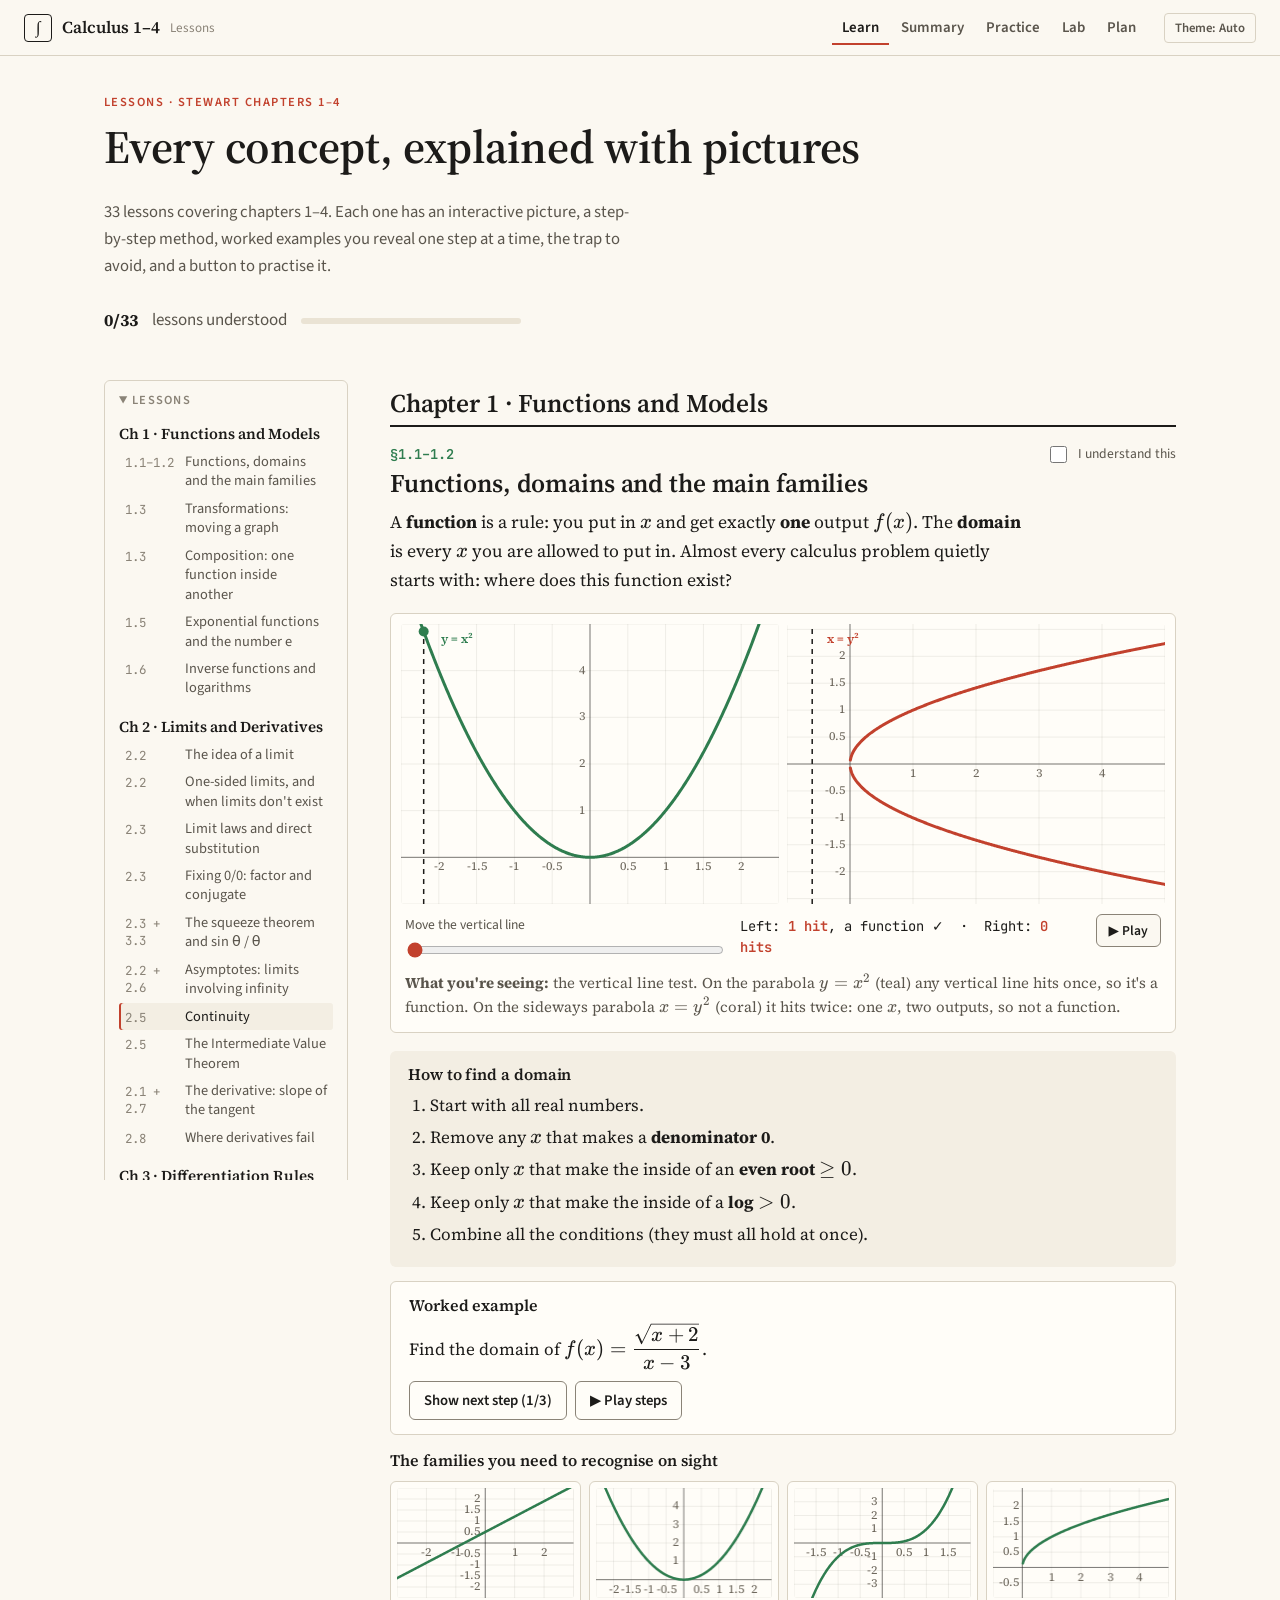
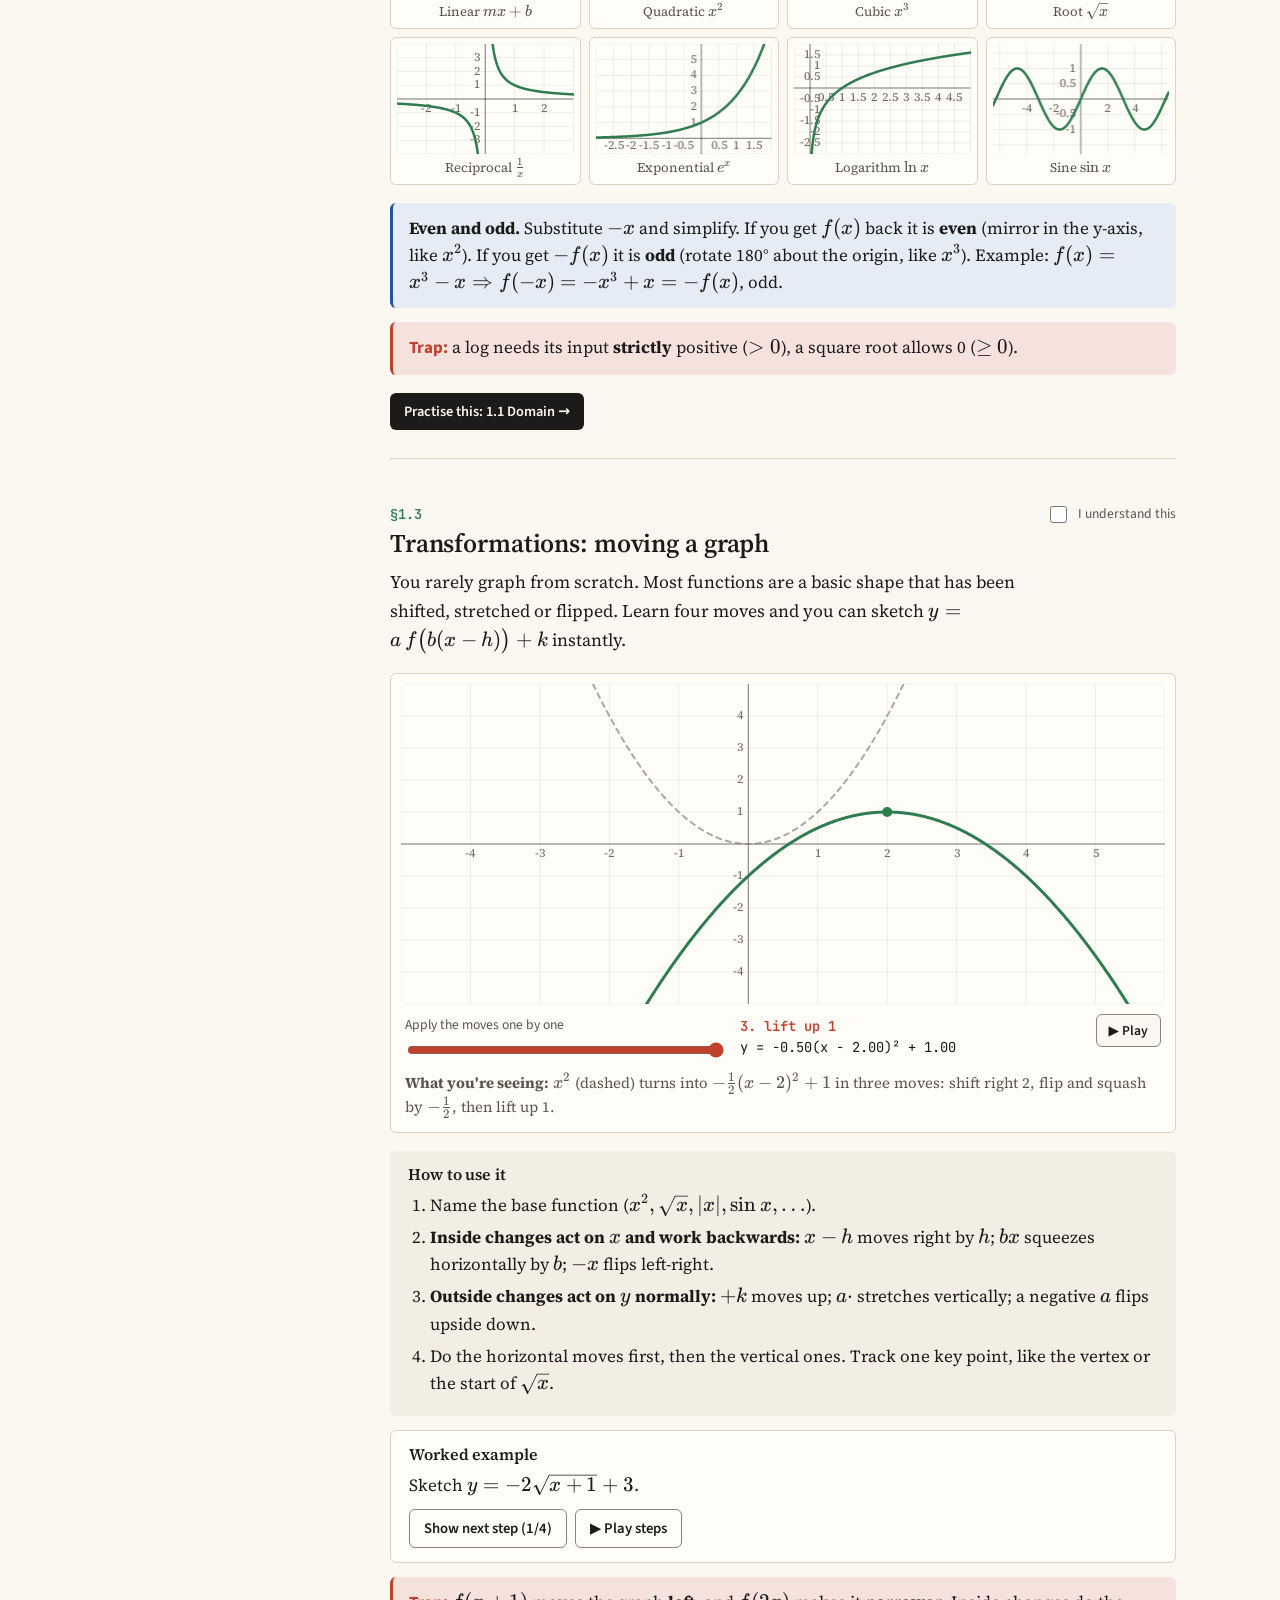
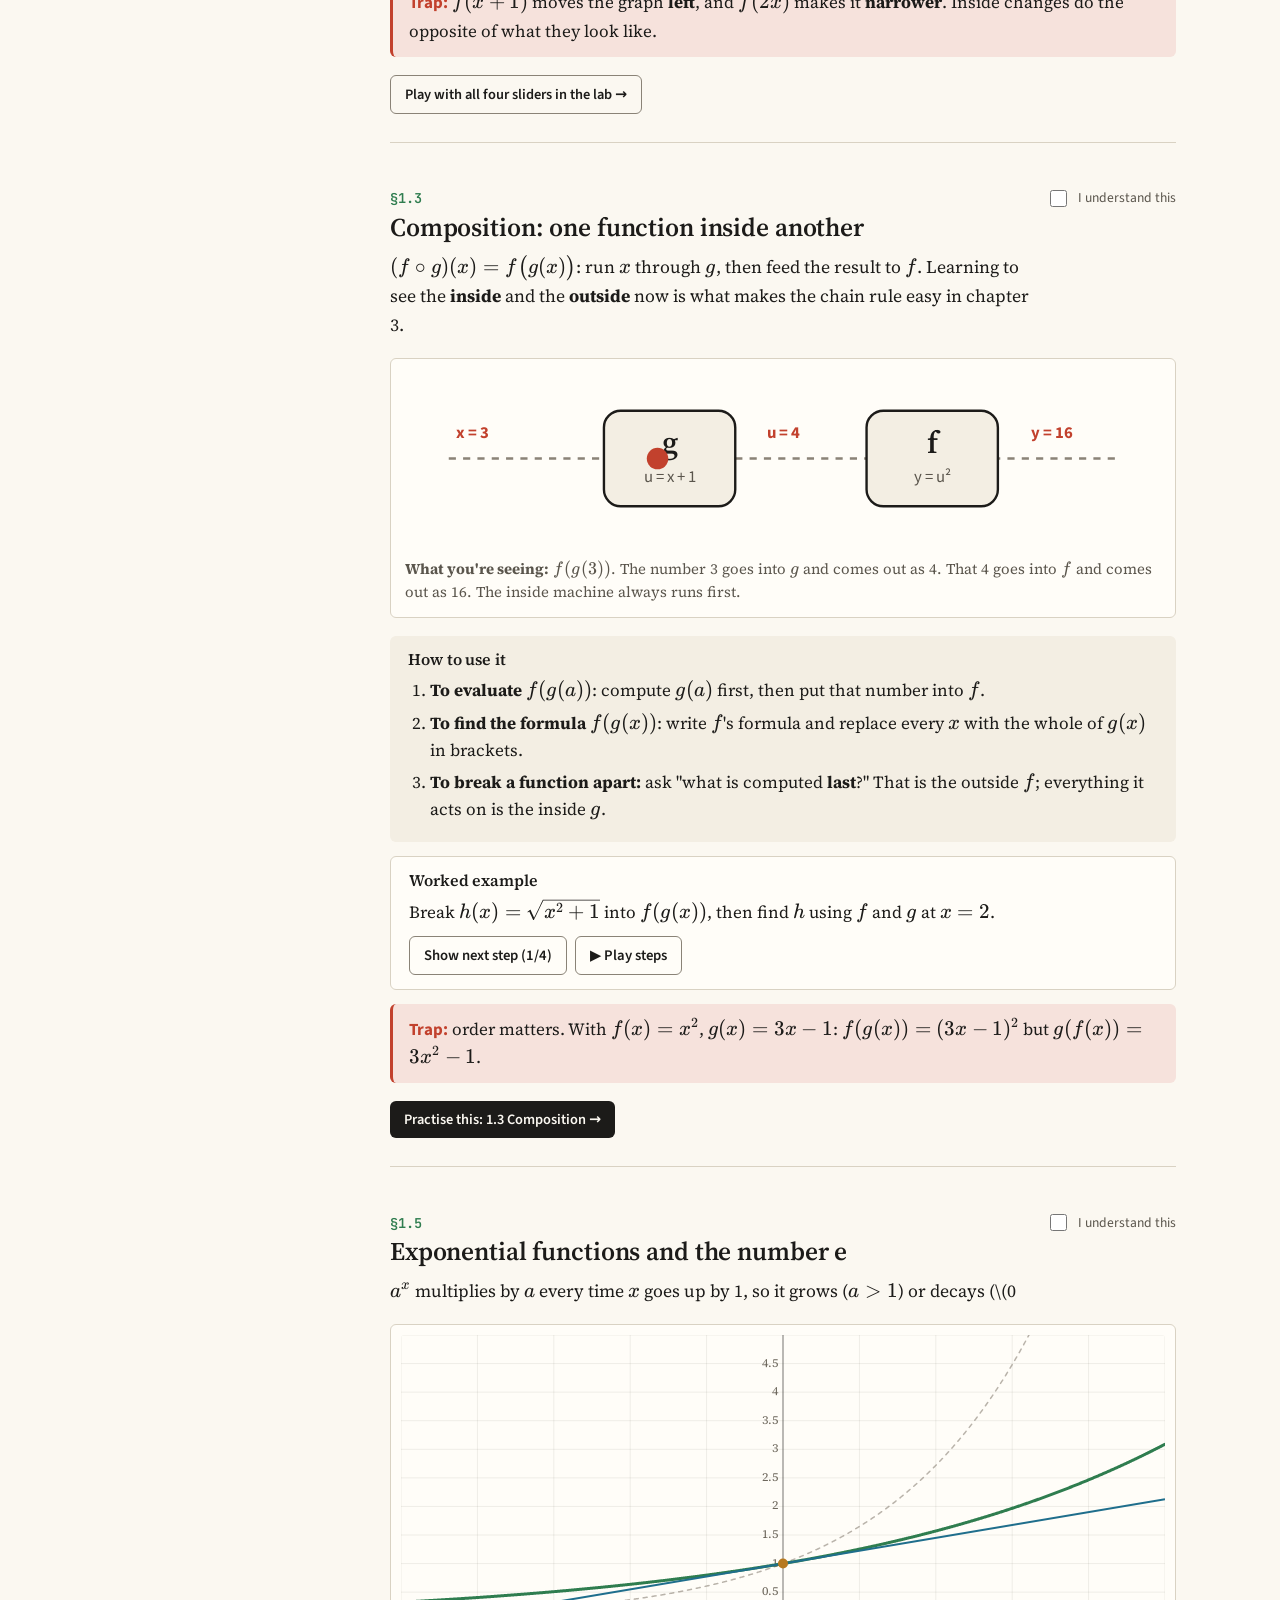
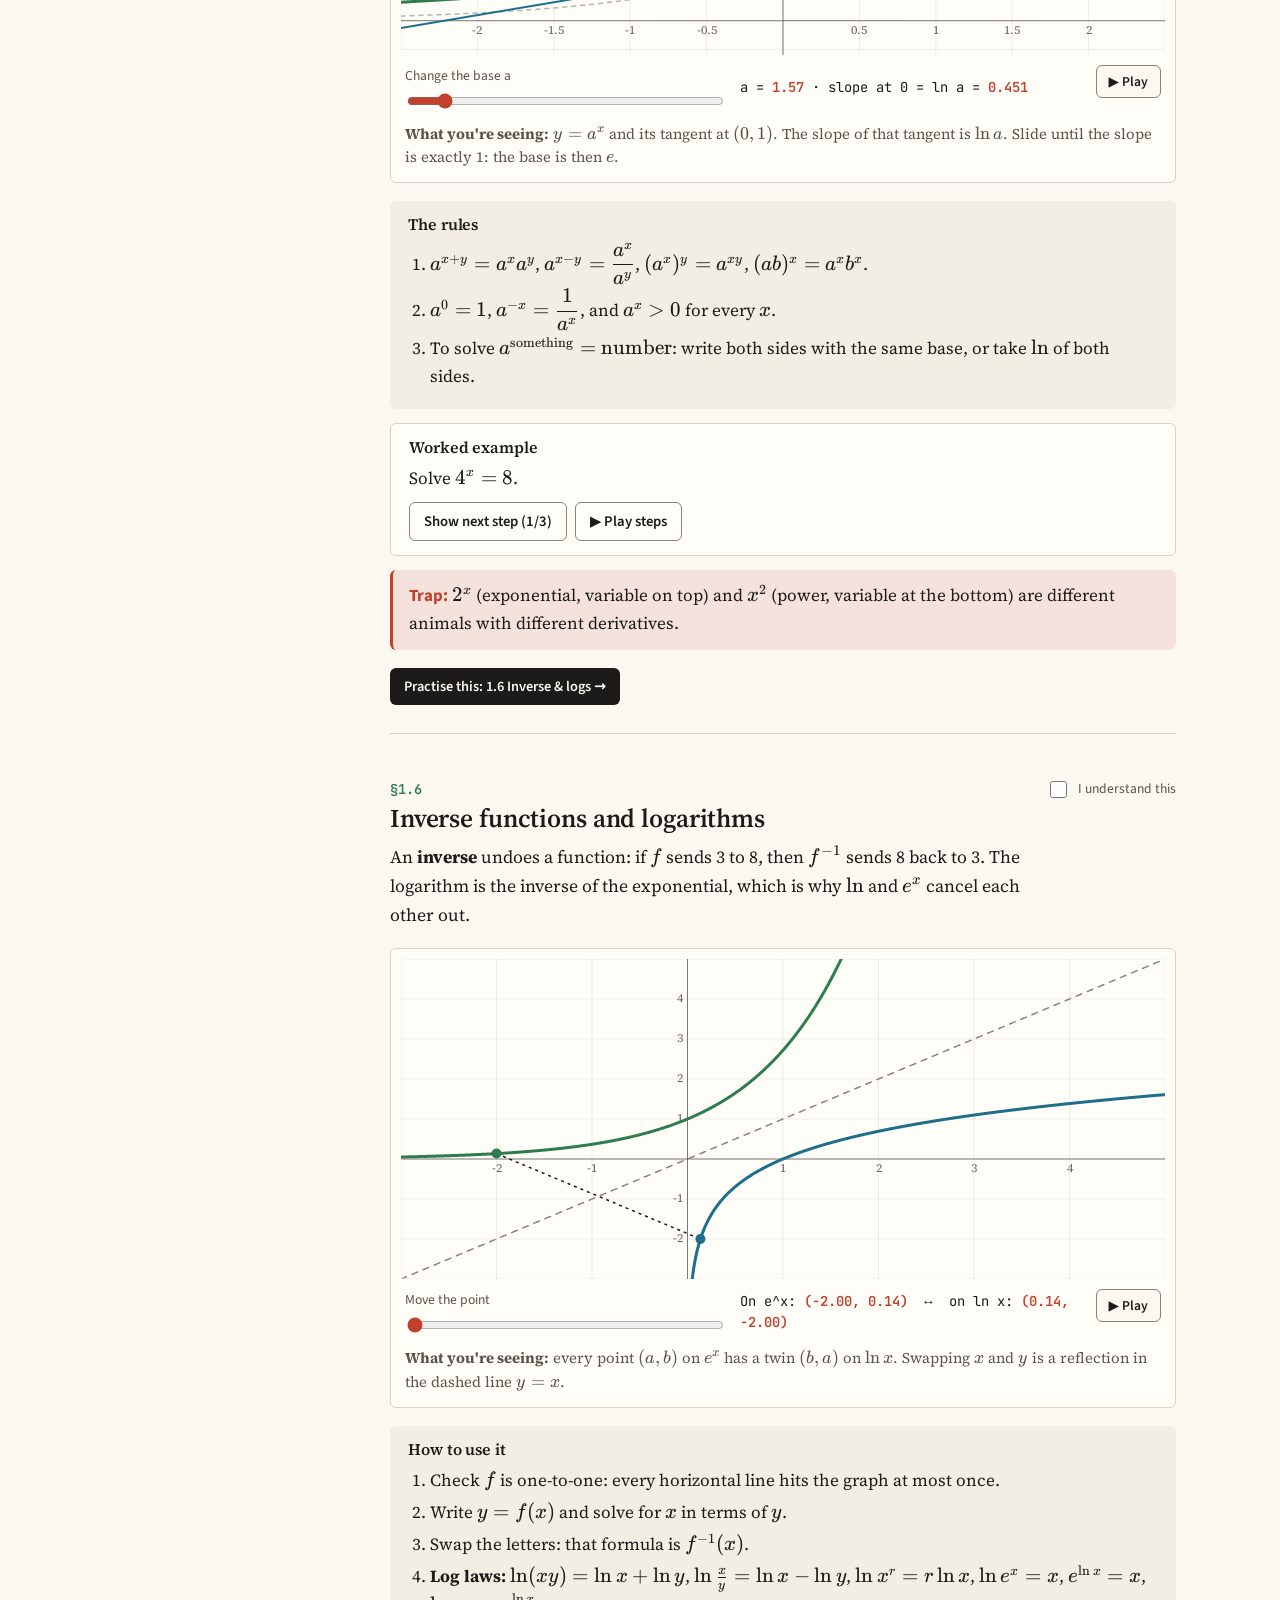
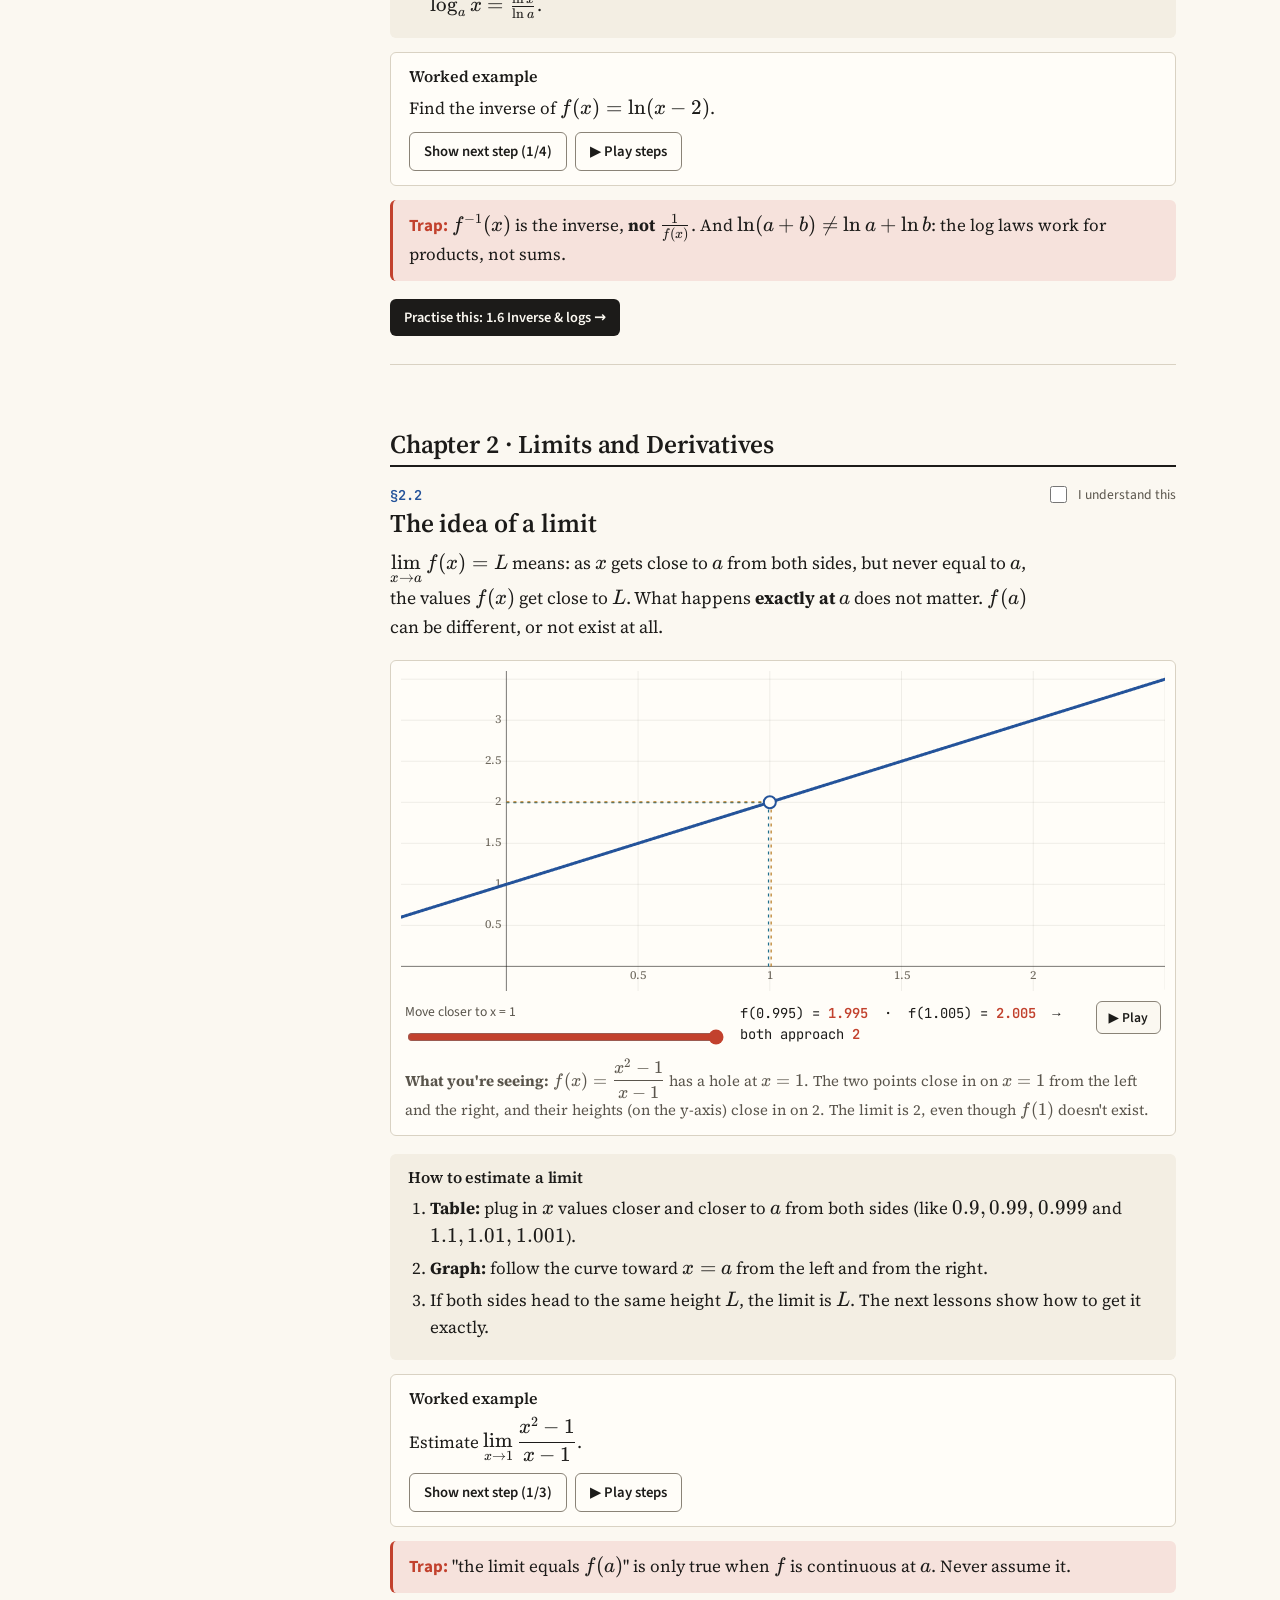
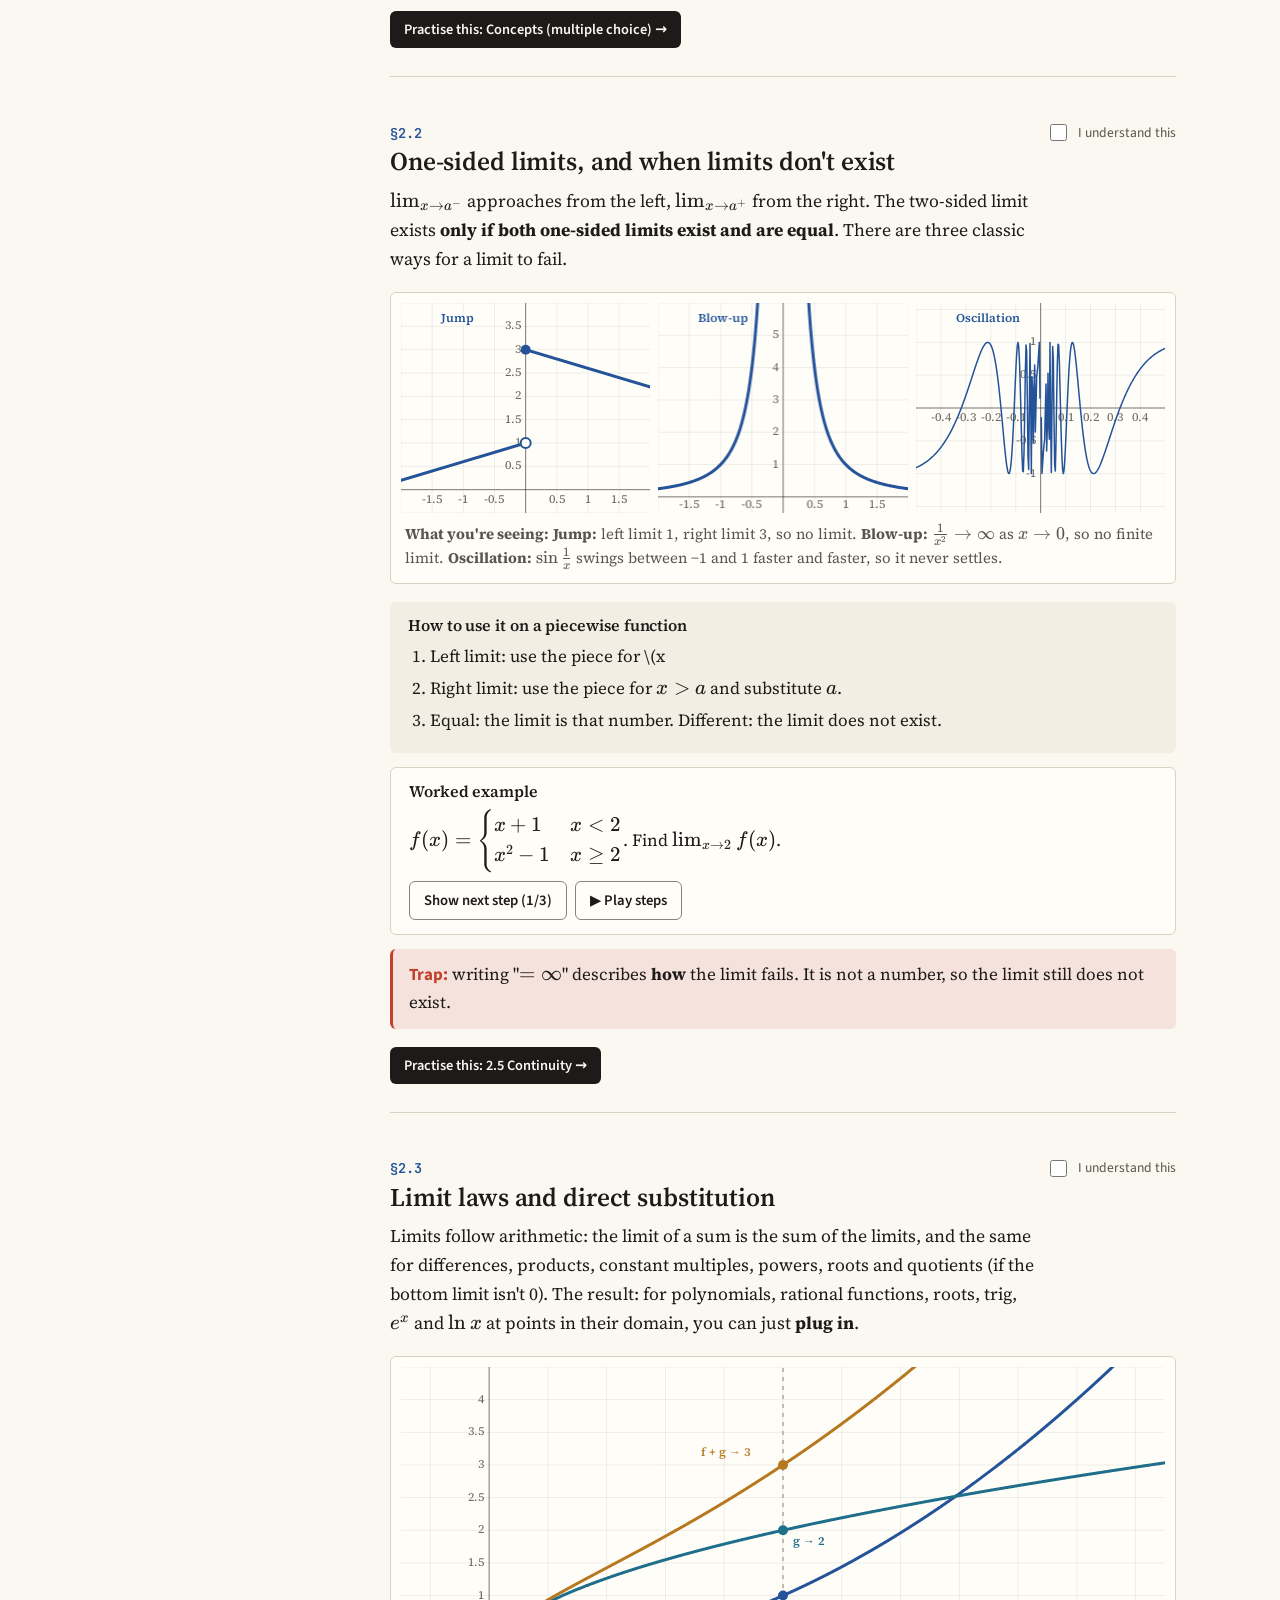
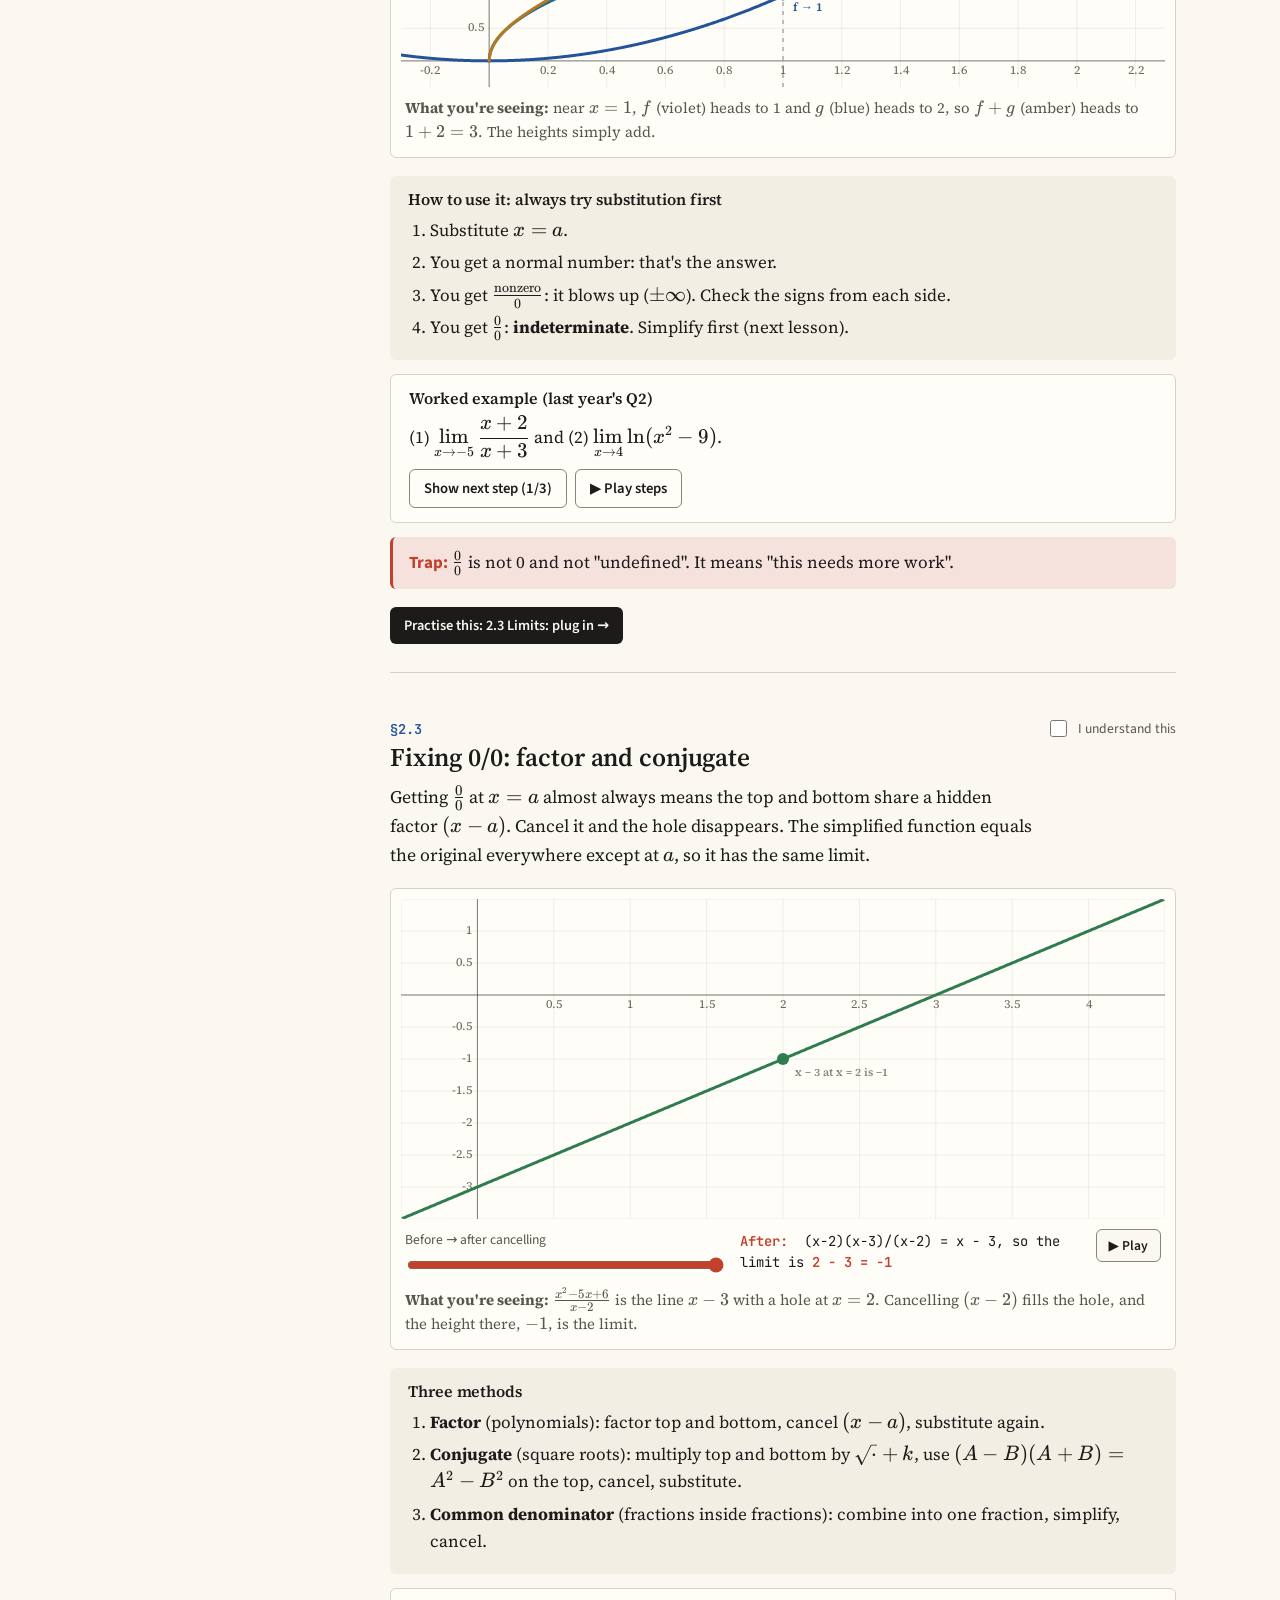
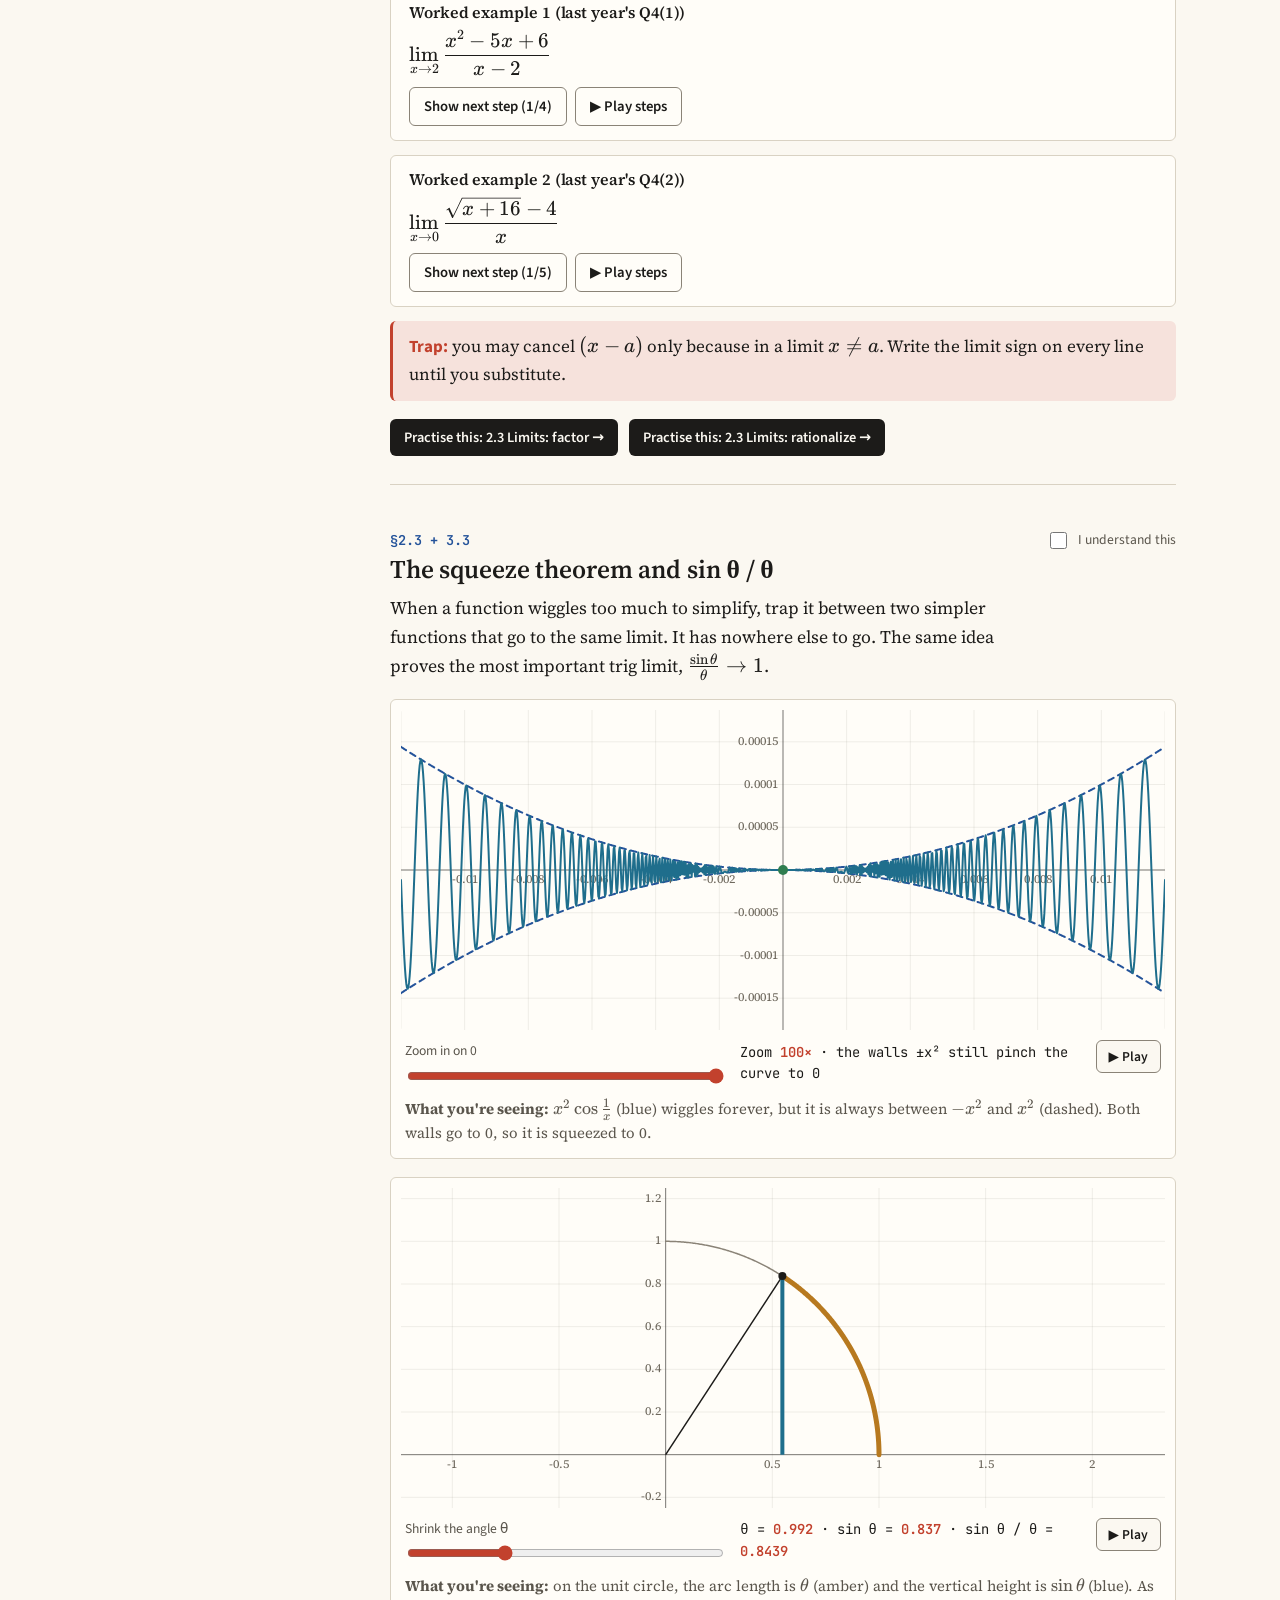
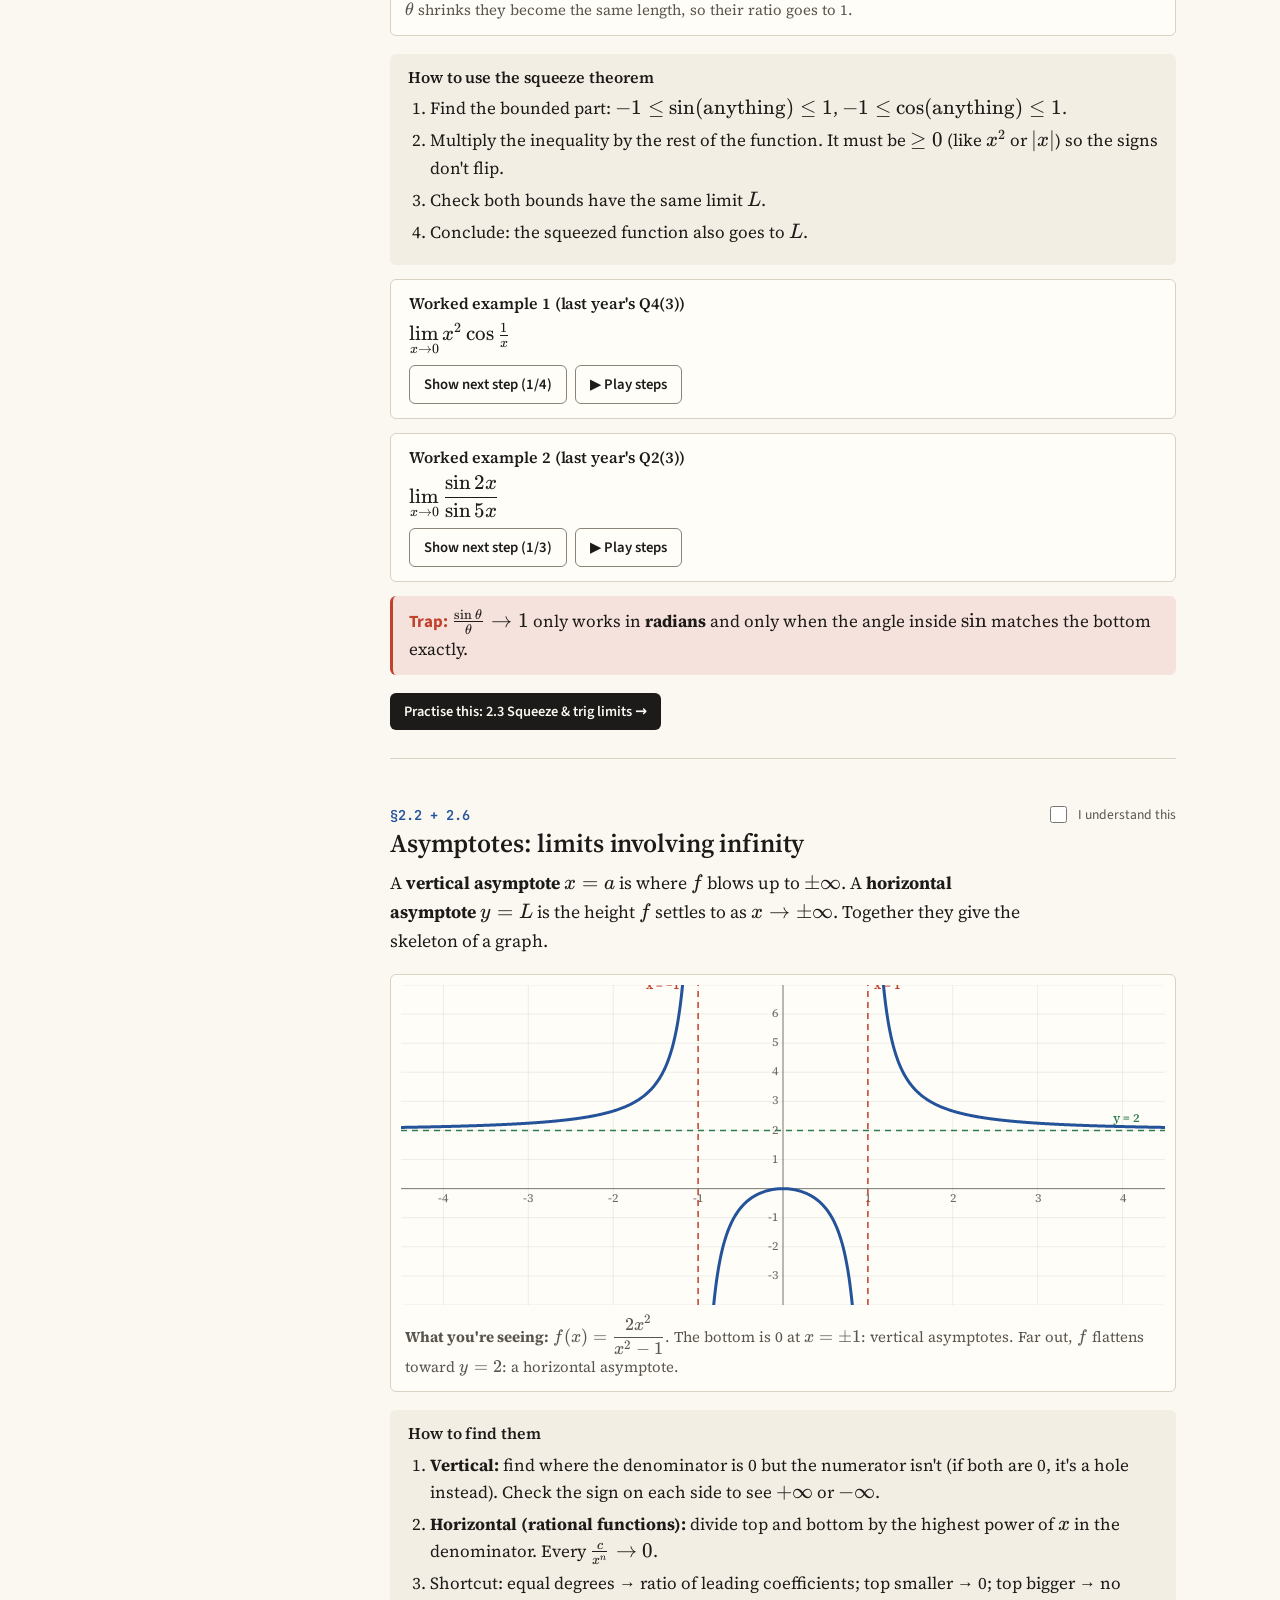
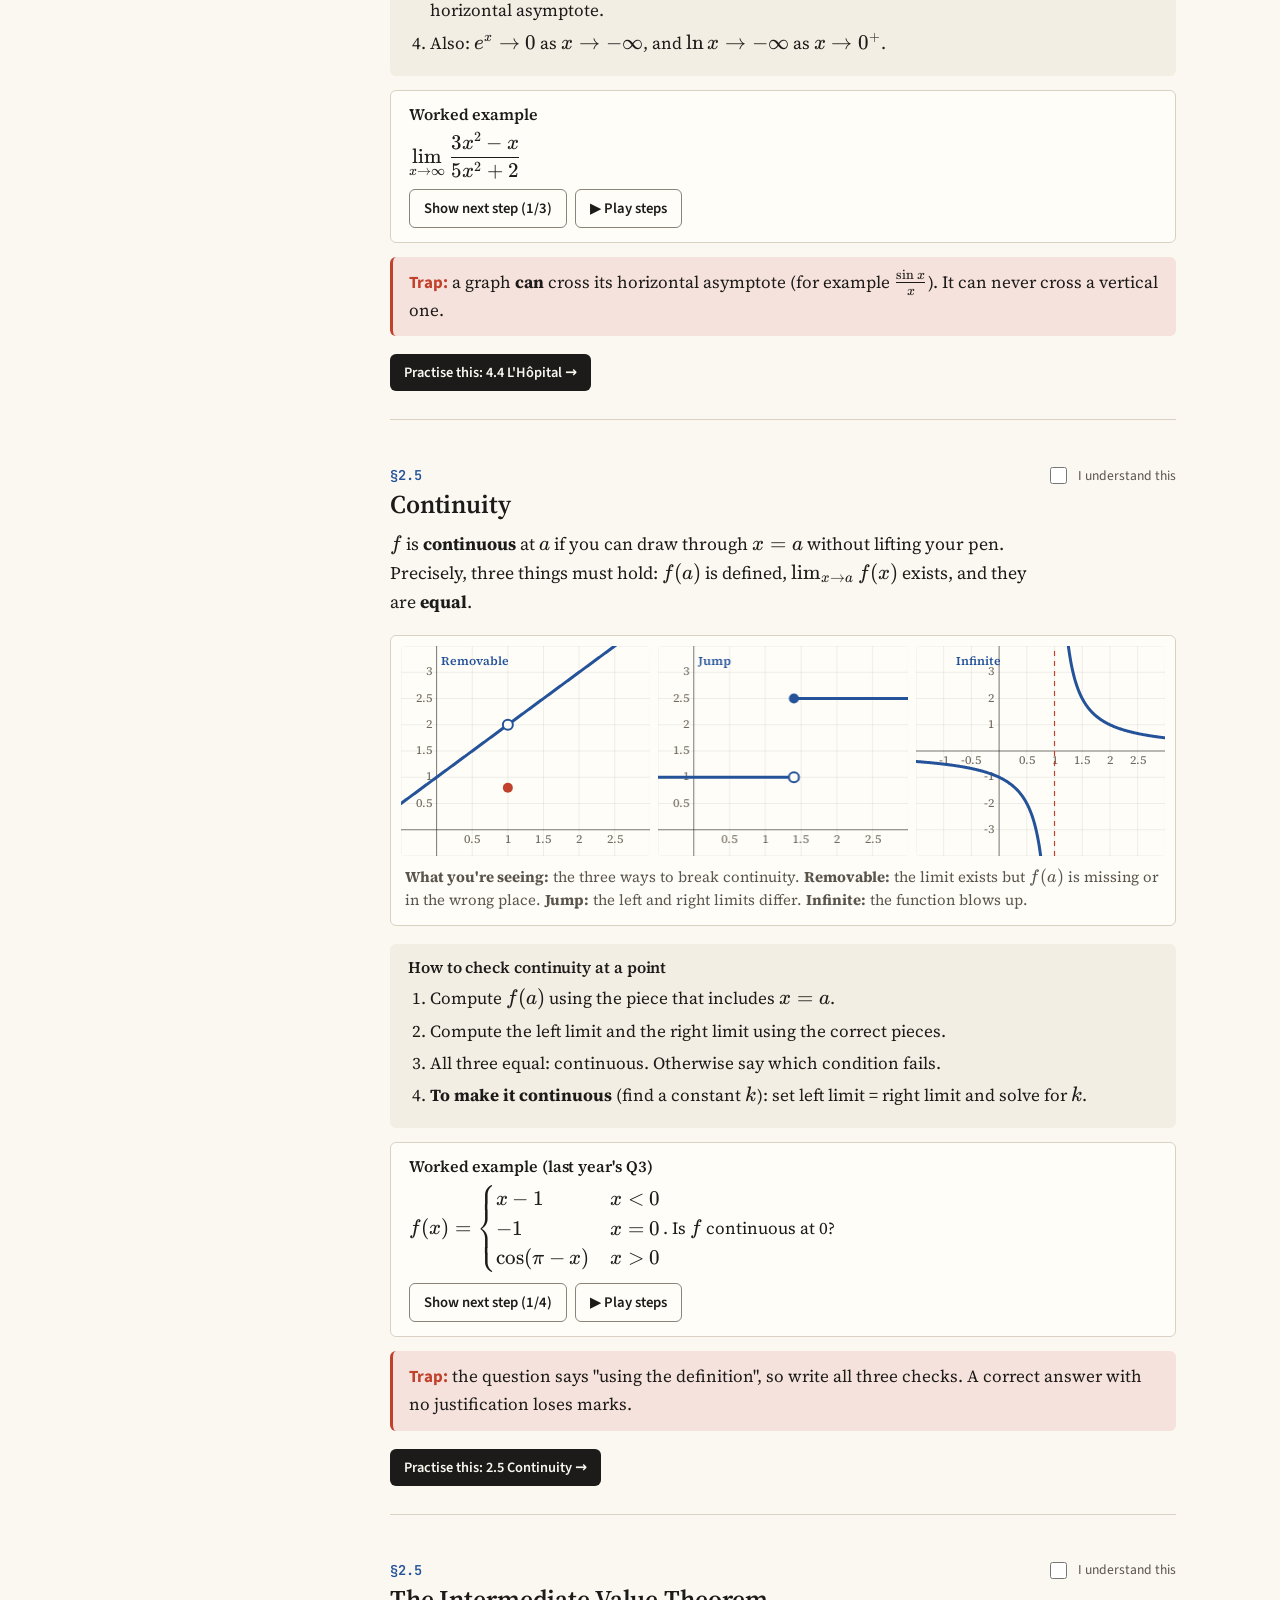
==== commit 9dbd5451: "Midterm scope is chapters 1-3: mocks and Mixed mode drop chapter 4, chapter 4 labelled not on the mi" ====
--- a/learn.html
+++ b/learn.html
@@ -651,7 +651,8 @@
 </article>
 
 <!-- ===================== CHAPTER 4 ===================== -->
-<h2 class="ch-title ch4" id="ch4">Chapter 4 · Applications of Differentiation</h2>
+<h2 class="ch-title ch4" id="ch4">Chapter 4 · Applications of Differentiation <span class="tag">Not on the midterm</span></h2>
+<p class="section-lead">Your teacher said the midterm covers chapters 1–3 only. Keep these lessons for the final exam.</p>
 
 <article class="lesson ch4" id="l-extrema" data-num="4.1">
   <h3>Extreme values and critical numbers</h3>
--- a/styles.css
+++ b/styles.css
@@ -206,7 +206,11 @@
 .pr-box.hint { border-left: 3px solid var(--c3); }
 .pr-box.steps { border-left: 3px solid var(--ok); }
 .pr-box.hint::before { content: "Hint. "; font-weight: 700; font-family: var(--sans); }
-.pr-box.steps::before { content: "Solution. "; font-weight: 700; font-family: var(--sans); }
+.pr-box.steps::before { content: none; }
+.sol-part { padding: 8px 0; border-bottom: 1px dashed var(--rule); }
+.sol-part:last-child { border-bottom: 0; }
+.sol-part > b:first-child { font-family: var(--sans); margin-right: 4px; }
+.sol-why { background: var(--paper); margin: 4px -8px 0; padding: 10px 8px; border-radius: 4px; }
 .pr-side { background: var(--card); border: 1px solid var(--rule); border-radius: var(--radius); padding: 16px; }
 .pr-stats { display: flex; justify-content: space-between; align-items: baseline; margin-bottom: 6px; }
 .pr-stats b { font-family: var(--serif); }
@@ -217,6 +221,8 @@
 .pr-topic:hover { background: var(--paper-2); }
 .pr-topic small { color: var(--ink-3); white-space: nowrap; font-family: var(--mono); font-size: 0.78rem; }
 .pr-topic i { position: absolute; left: 0; bottom: -1px; height: 2px; background: var(--ink-2); }
+.pr-topic.off { color: var(--ink-3); }
+.pr-topic.off span { font-style: italic; }
 .pr-reset { margin-top: 10px; background: none; border: 0; color: var(--ink-3); font: 0.8rem var(--sans); cursor: pointer; text-decoration: underline; }
 .pr-bookwrap { margin-top: 36px; }
 .pr-book-count { font: 600 0.85rem var(--sans); color: var(--ok); margin-left: 8px; }
@@ -434,7 +440,28 @@
   .sum { border: 1px solid #999; padding: 10pt; margin-bottom: 10pt; }
   .sum-grid { grid-template-columns: 1fr 1fr 1fr; }
   .sc { break-inside: avoid; padding: 6pt 8pt; }
-}
+  .will-reveal { opacity: 1 !important; transform: none !important; }
+}
+
+/* ---------- motion: only where it explains something ---------- */
+.play-btn { align-self: flex-start; display: inline-flex; align-items: center; gap: 6px; background: var(--paper); color: var(--ink); border: 1px solid var(--ink-3); border-radius: var(--radius); padding: 6px 12px; font: 600 0.85rem var(--sans); cursor: pointer; white-space: nowrap; }
+.play-btn:hover { border-color: var(--ink); }
+.play-btn.on { background: var(--ink); color: var(--paper); border-color: var(--ink); }
+.lf-ctl .play-btn { flex: 0 0 auto; }
+.play-steps { margin-left: 8px; }
+.will-reveal { opacity: 0; transform: translateY(14px); transition: opacity 0.55s ease, transform 0.55s cubic-bezier(.2,.7,.2,1); }
+.will-reveal.in { opacity: 1; transform: none; }
+.ex .steps li.shown { animation: write-in 0.45s cubic-bezier(.2,.7,.2,1) both; }
+@keyframes write-in { from { opacity: 0; transform: translateX(-10px); clip-path: inset(0 100% 0 0); } to { opacity: 1; transform: none; clip-path: inset(0 0 0 0); } }
+.acc .bar i { transition: width 0.9s cubic-bezier(.2,.7,.2,1); }
+.today { animation: rise-in 0.6s cubic-bezier(.2,.7,.2,1) both; }
+.dash-count b { display: inline-block; animation: rise-in 0.6s 0.05s cubic-bezier(.2,.7,.2,1) both; }
+@keyframes rise-in { from { opacity: 0; transform: translateY(10px); } to { opacity: 1; transform: none; } }
+.pr-feedback.ok, .pr-feedback.bad { animation: rise-in 0.3s ease both; }
+.pr-choice.right { animation: pop 0.35s ease; }
+.pr-choice.wrong { animation: shake 0.35s ease; }
+@keyframes pop { 50% { transform: scale(1.02); } }
+@keyframes shake { 25% { transform: translateX(-4px); } 75% { transform: translateX(4px); } }
 
 @media (prefers-reduced-motion: reduce) {
   *, *::before, *::after { animation: none !important; transition: none !important; }
